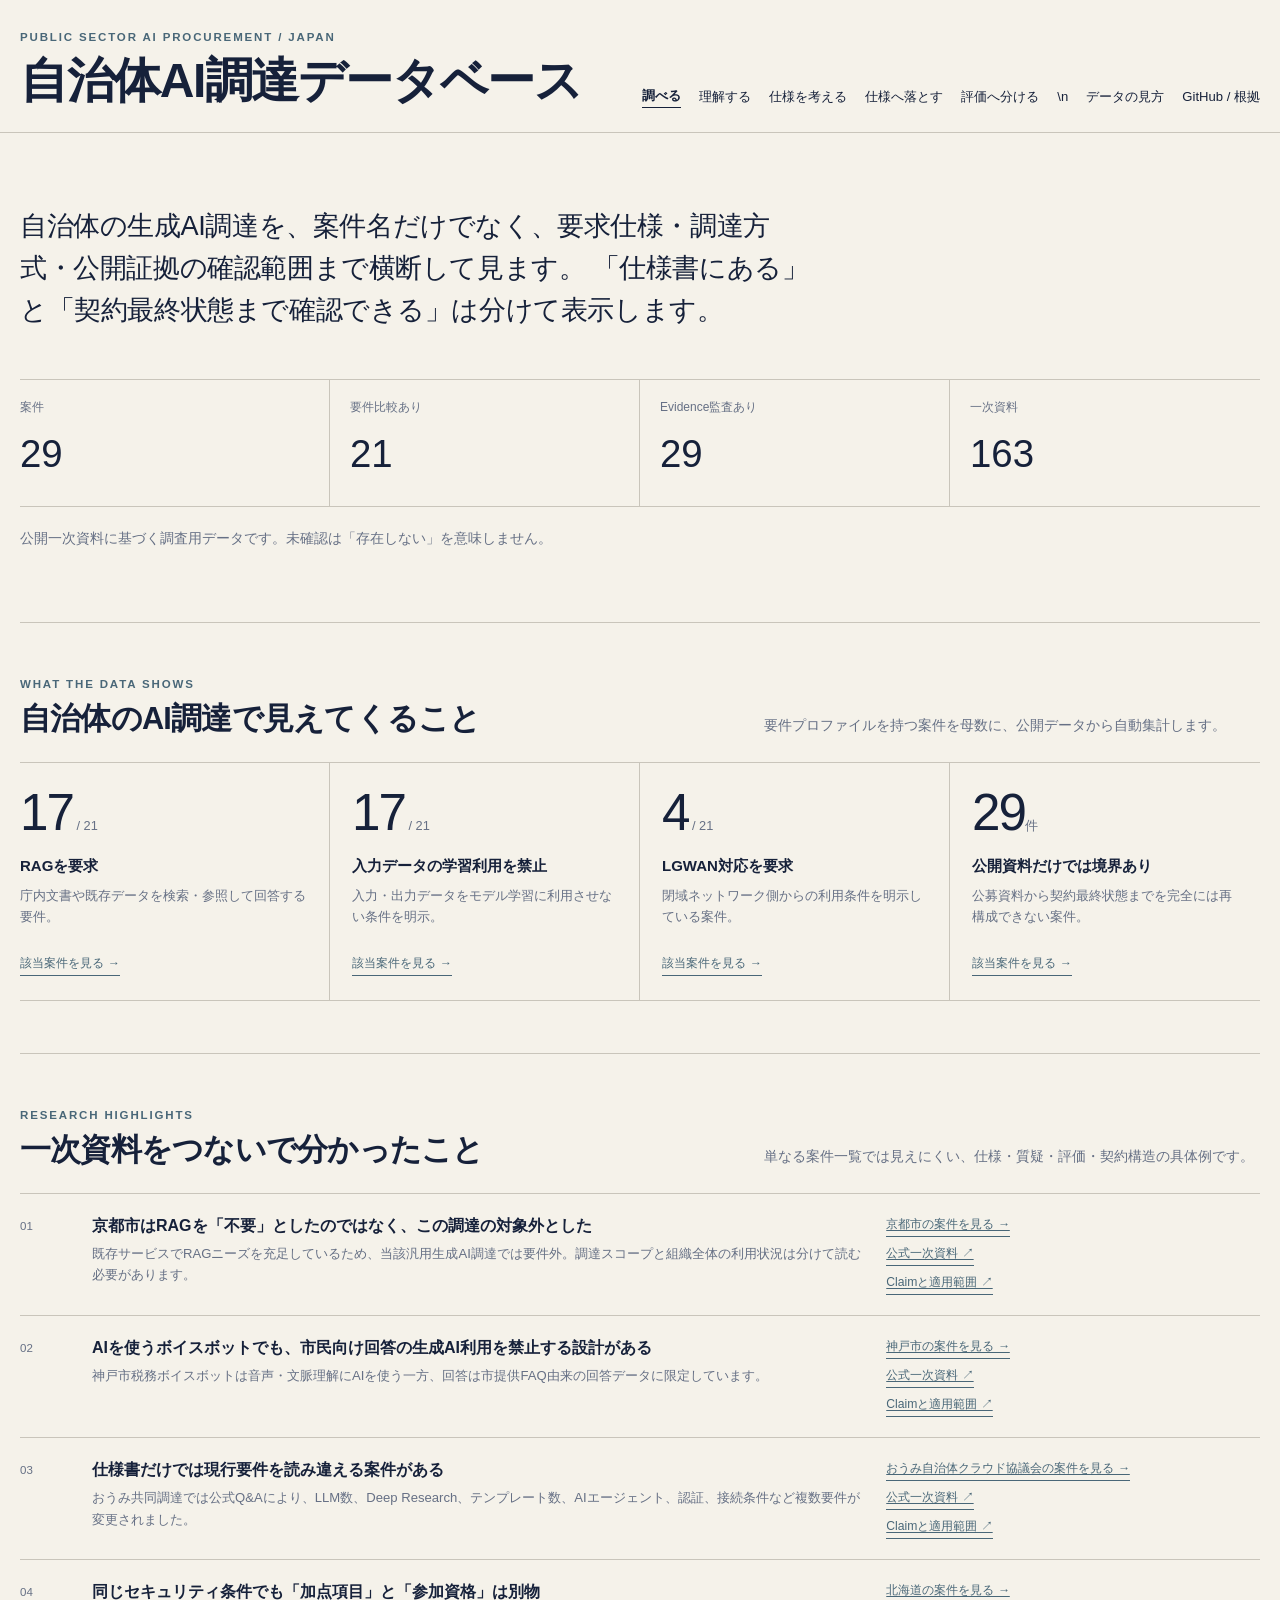
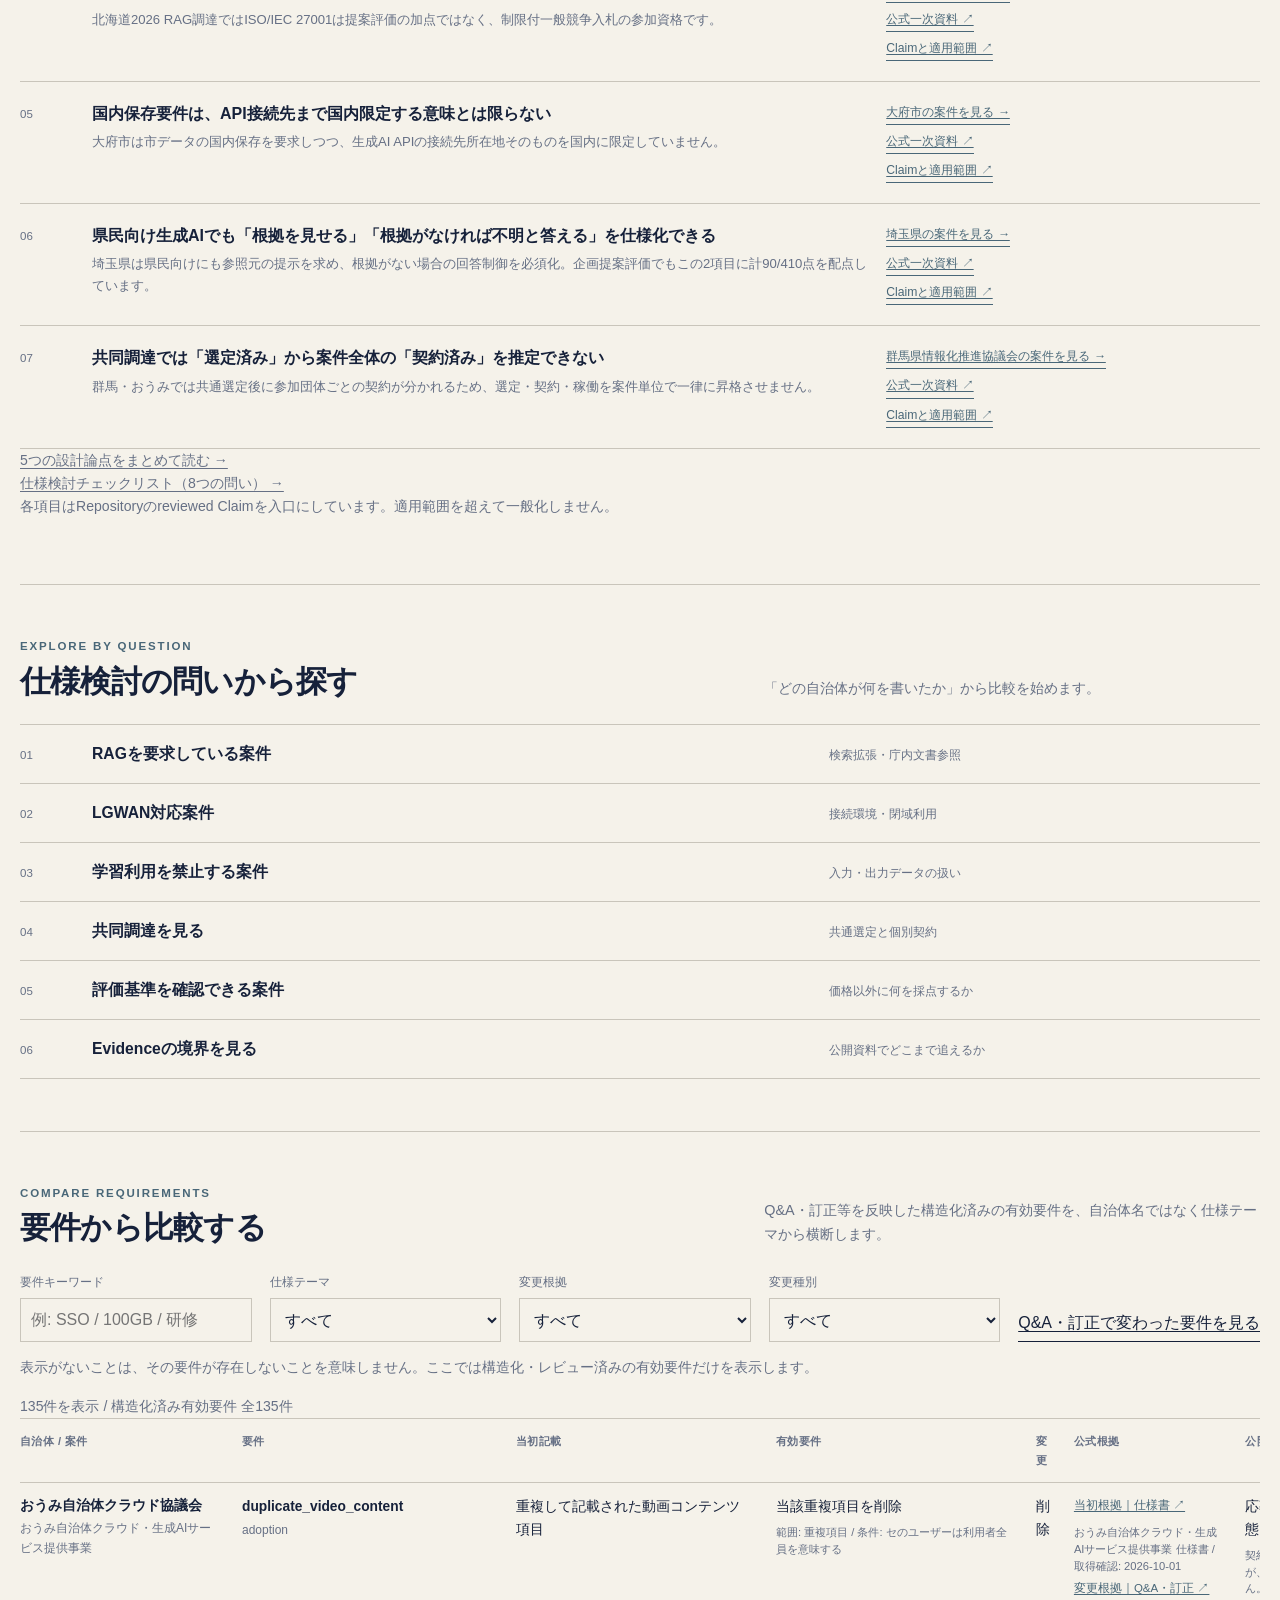
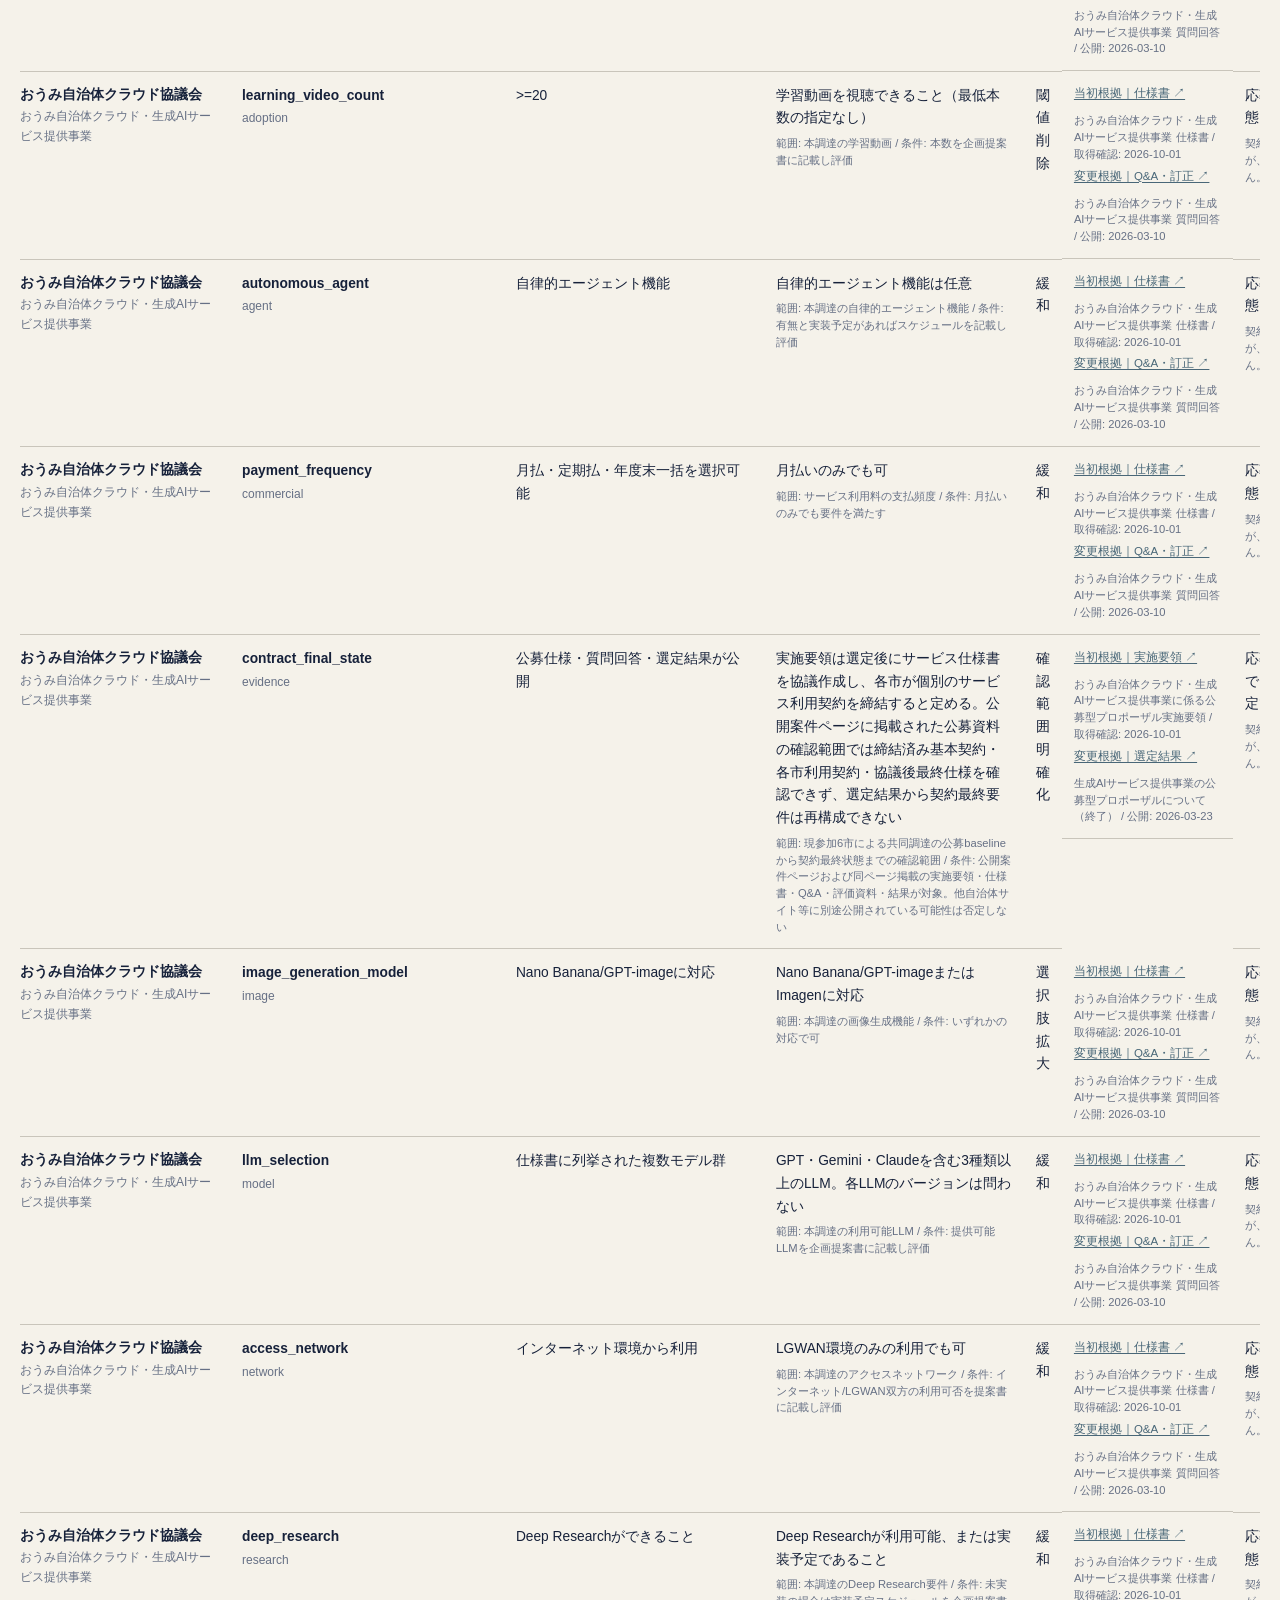
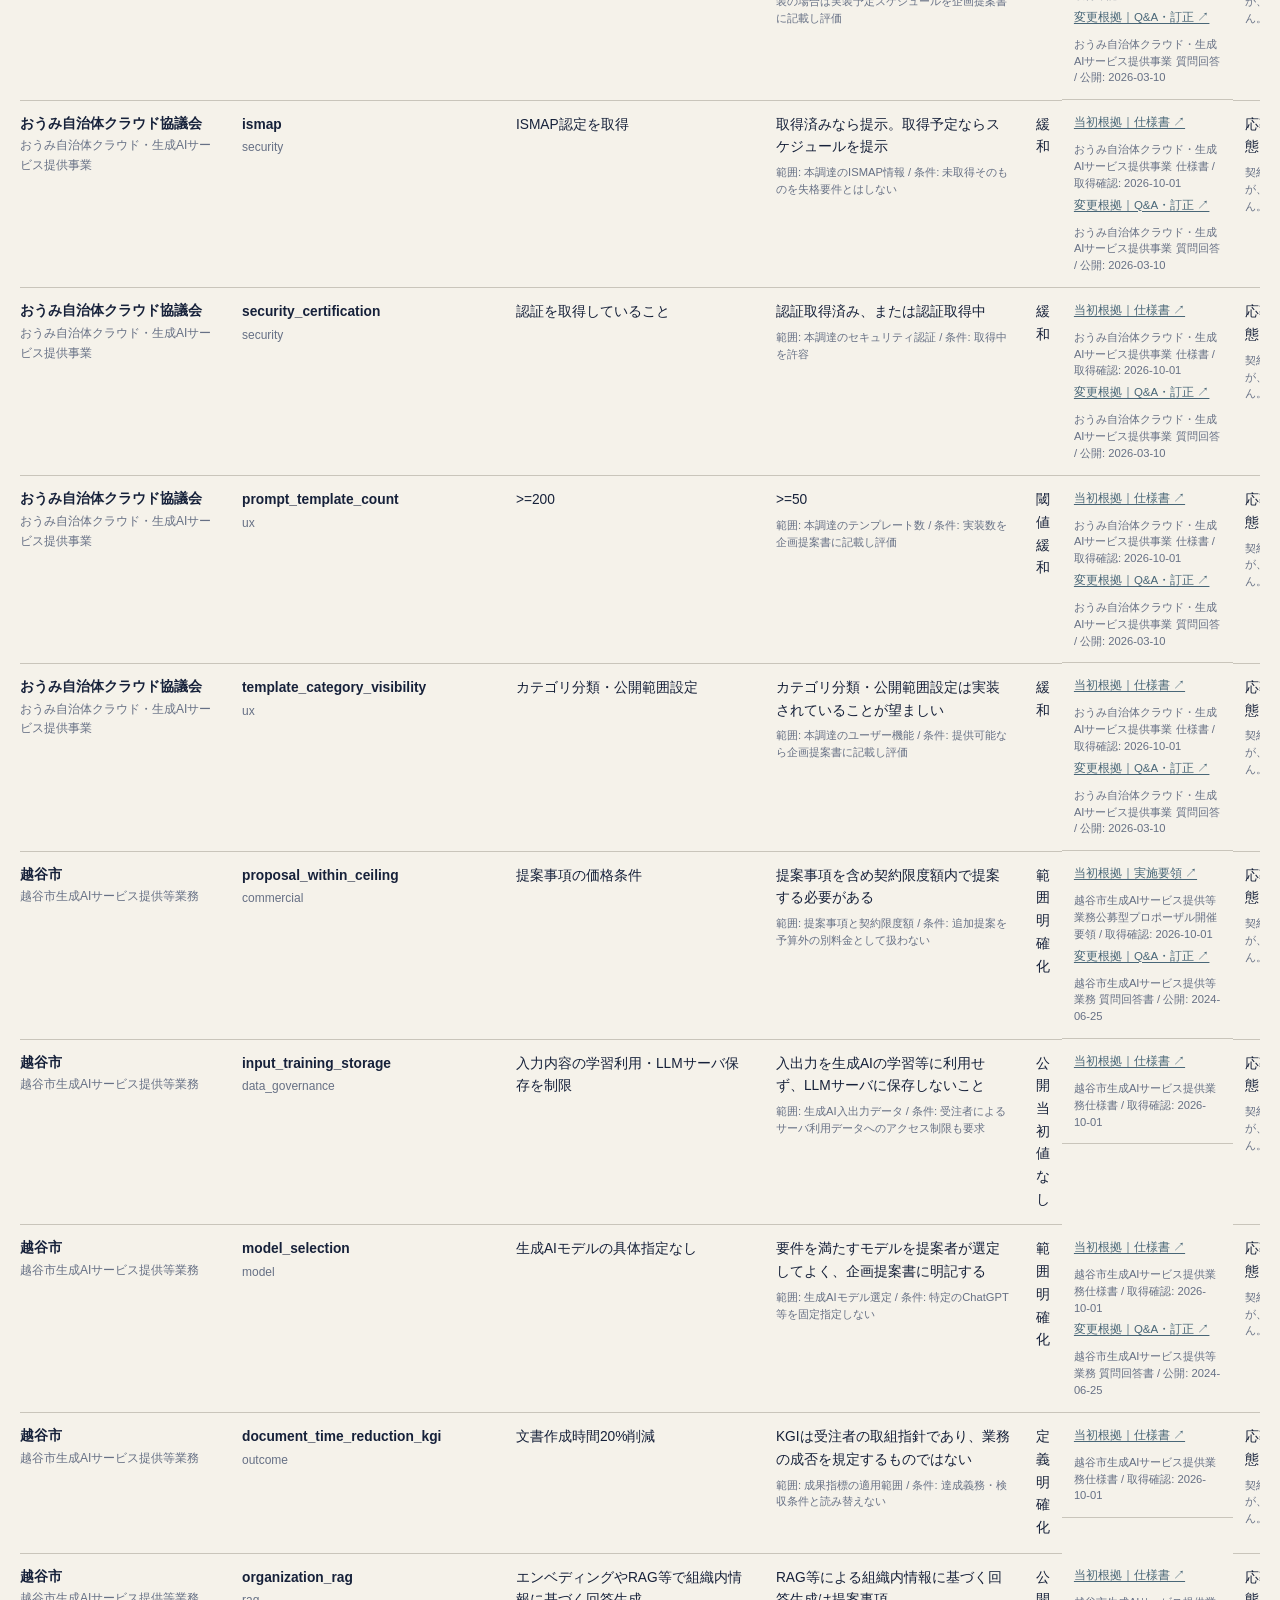
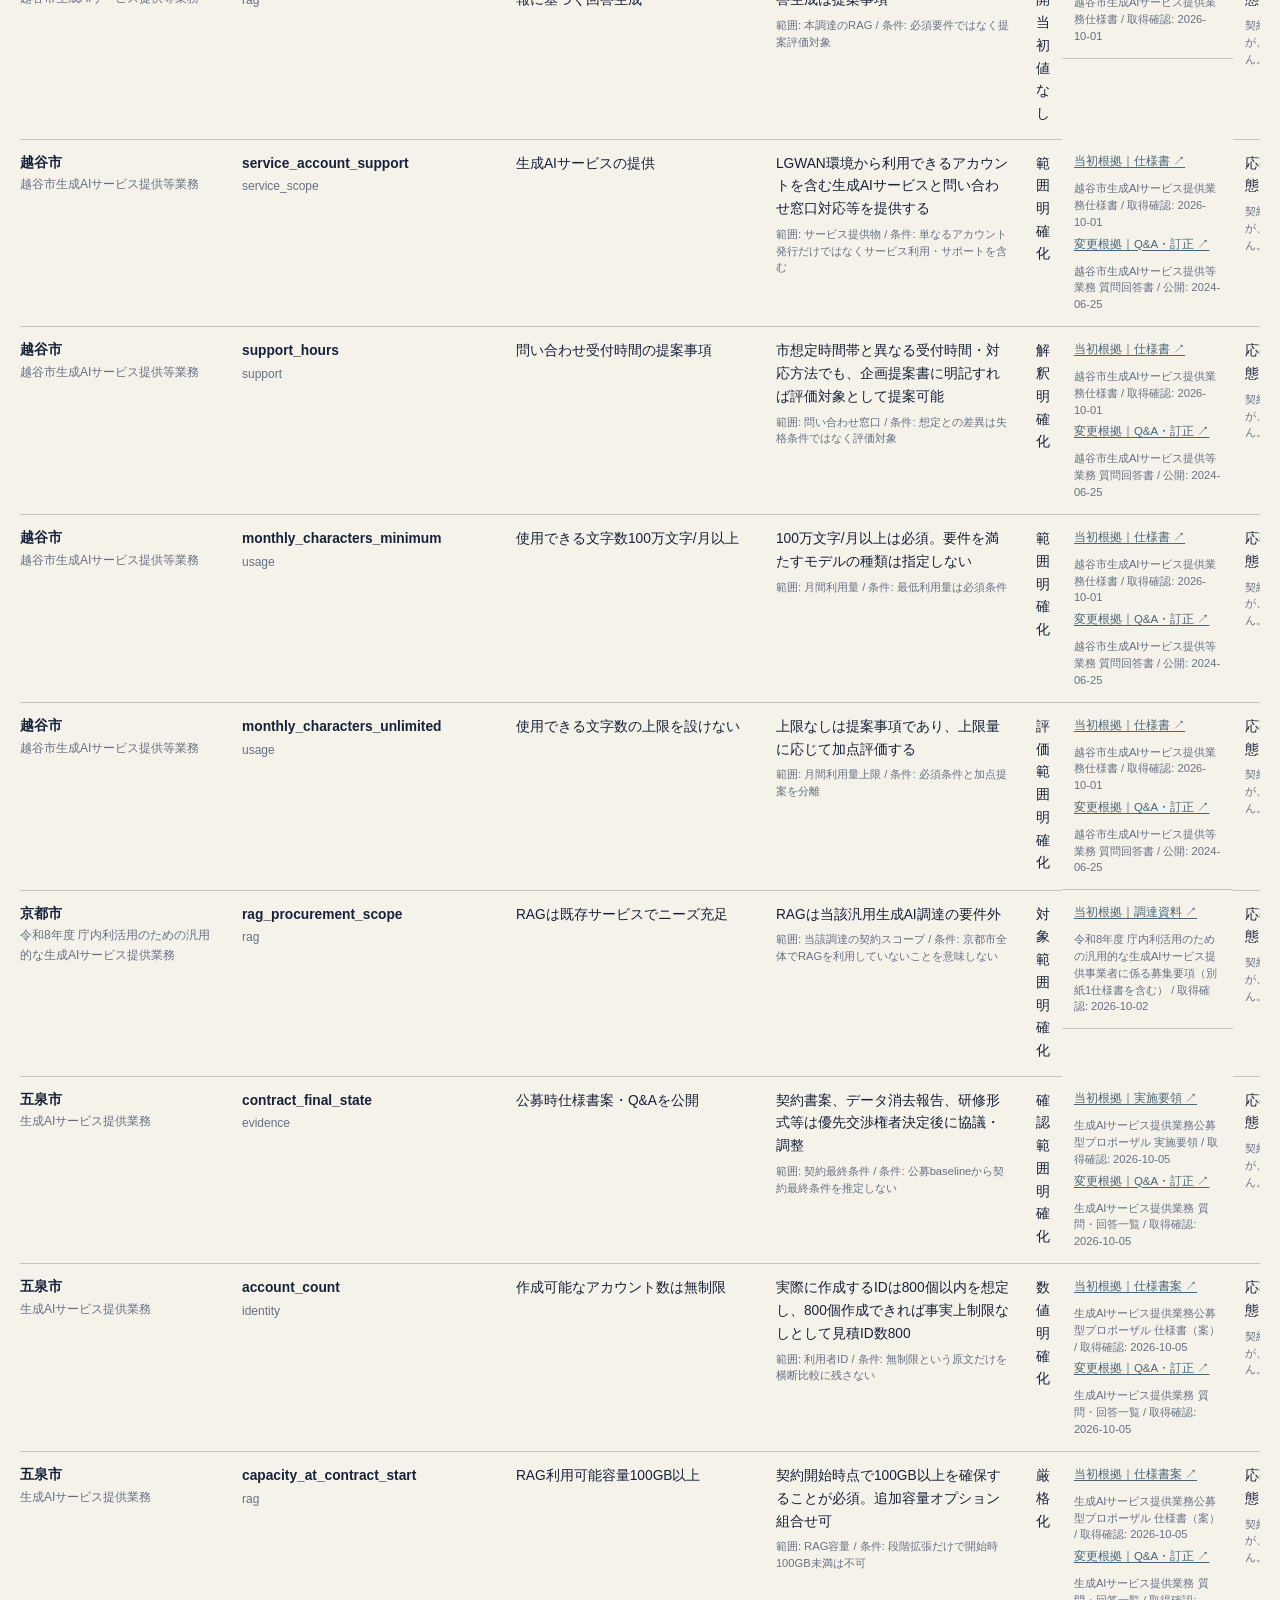
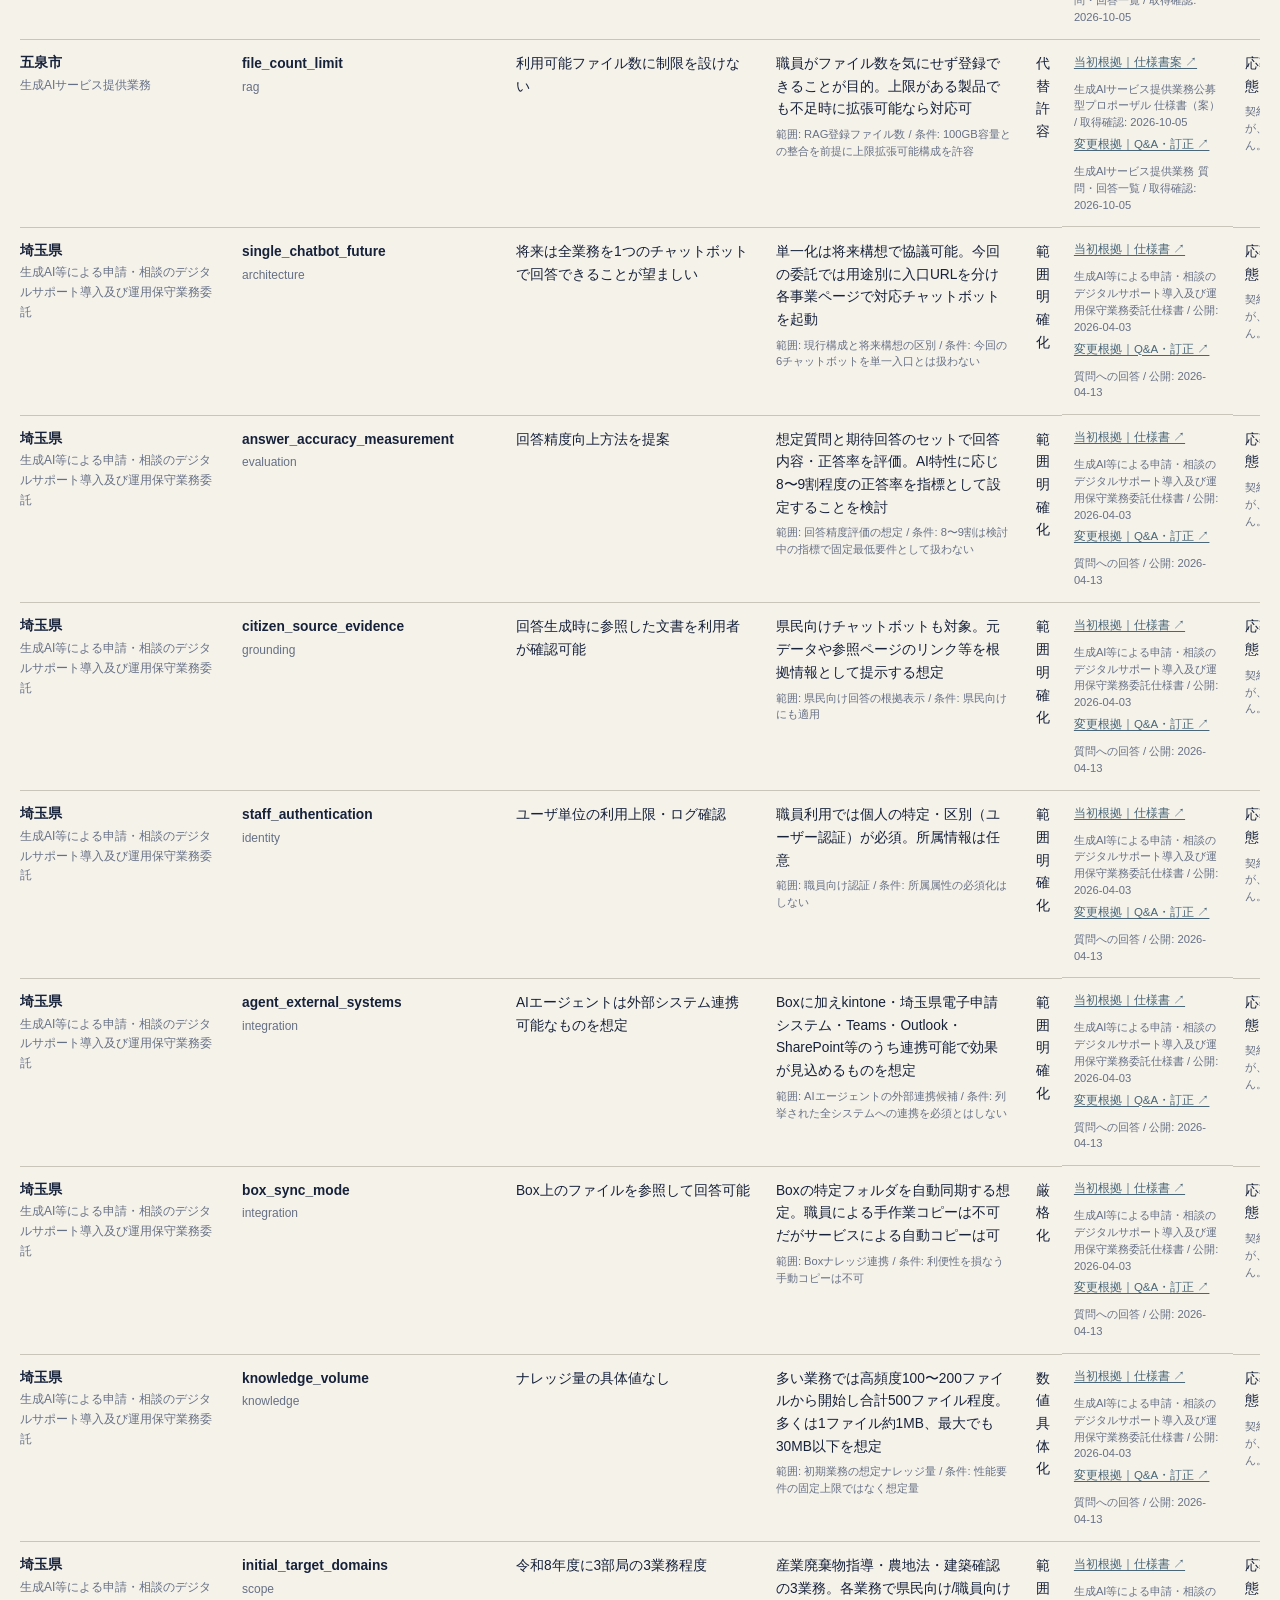
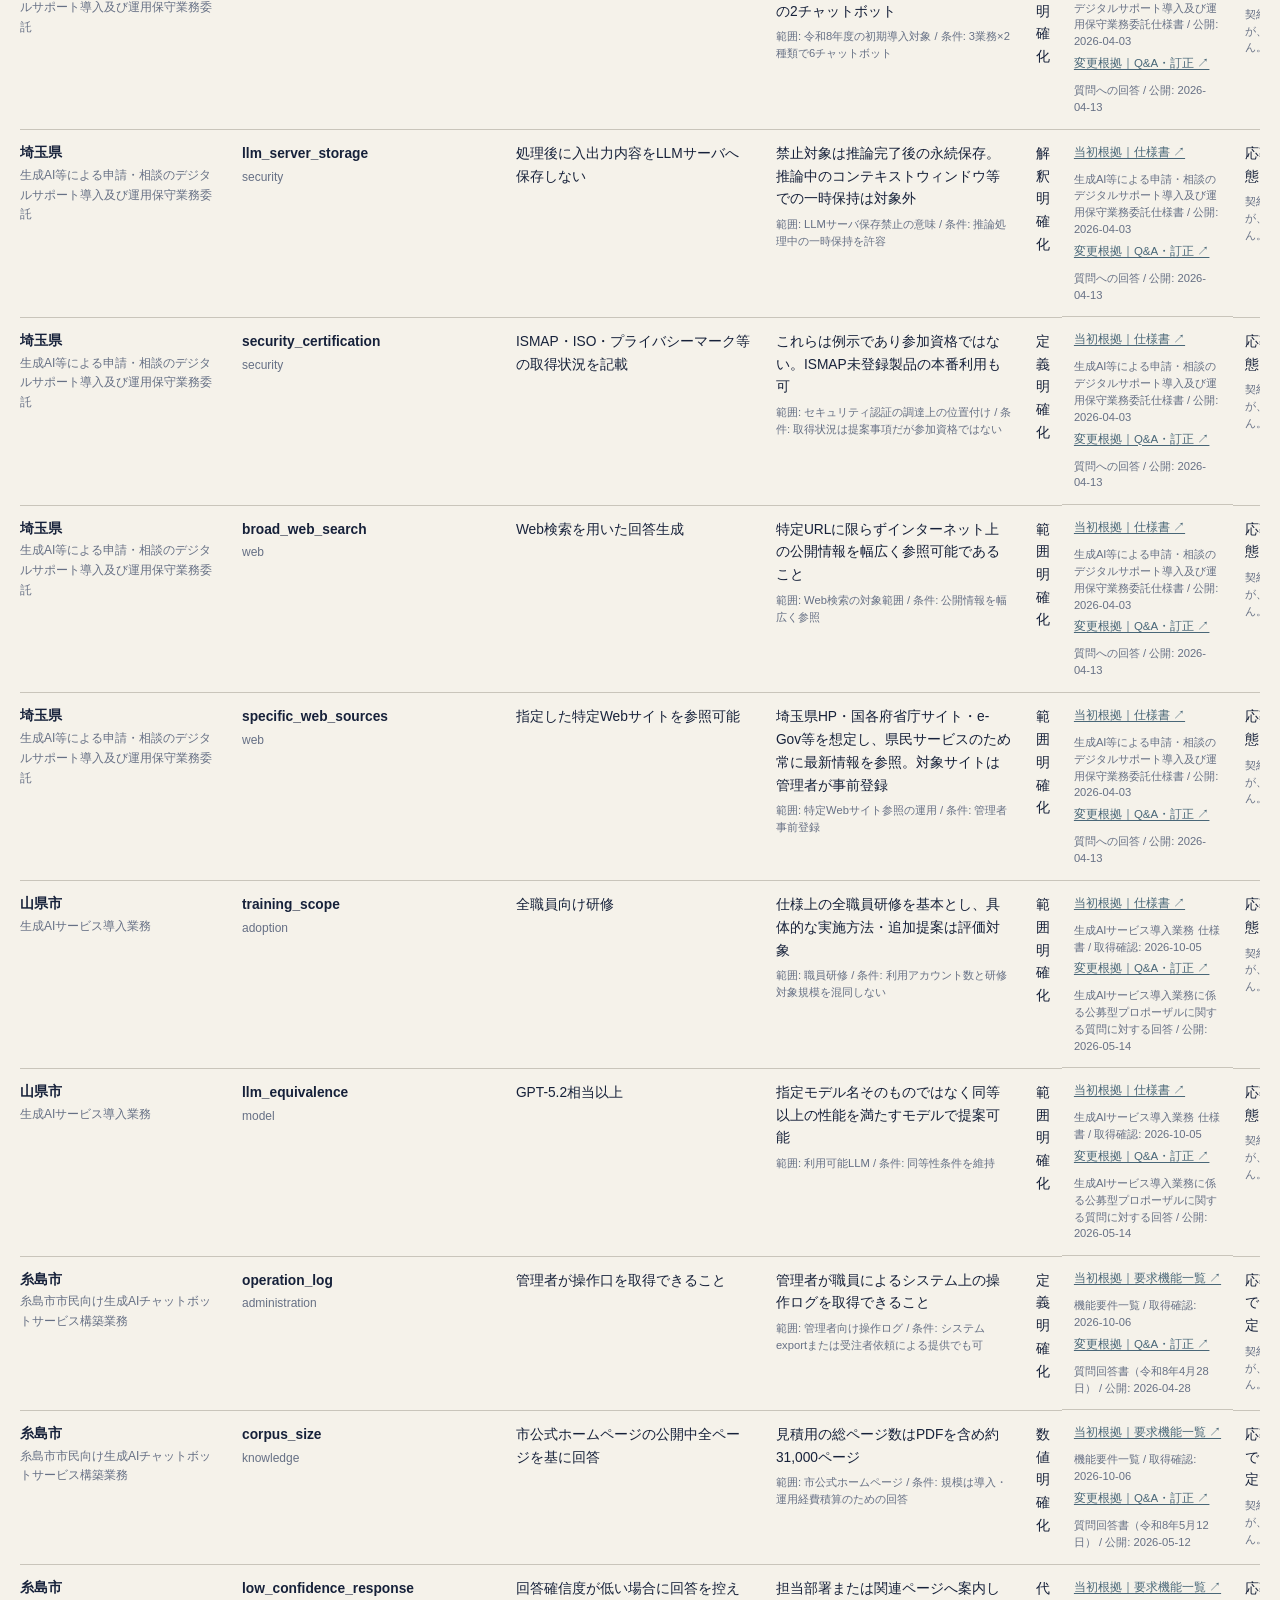
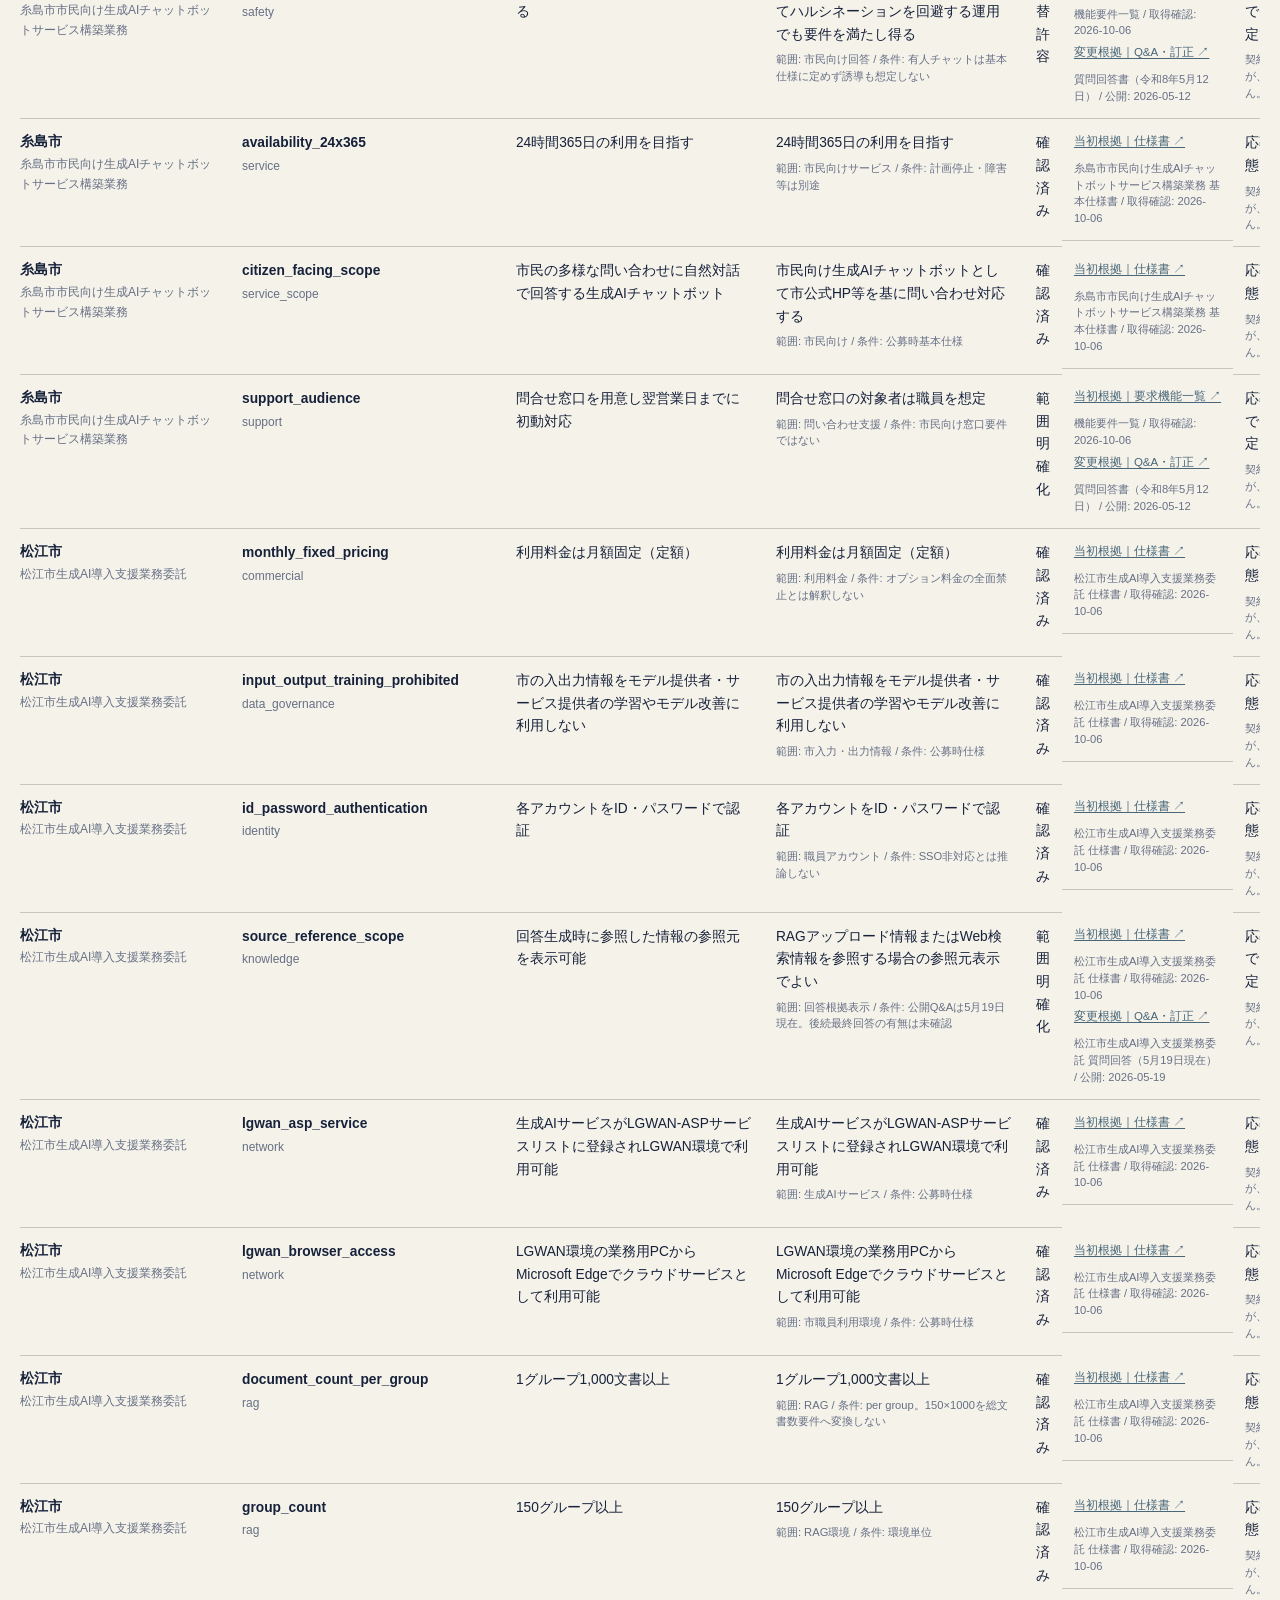
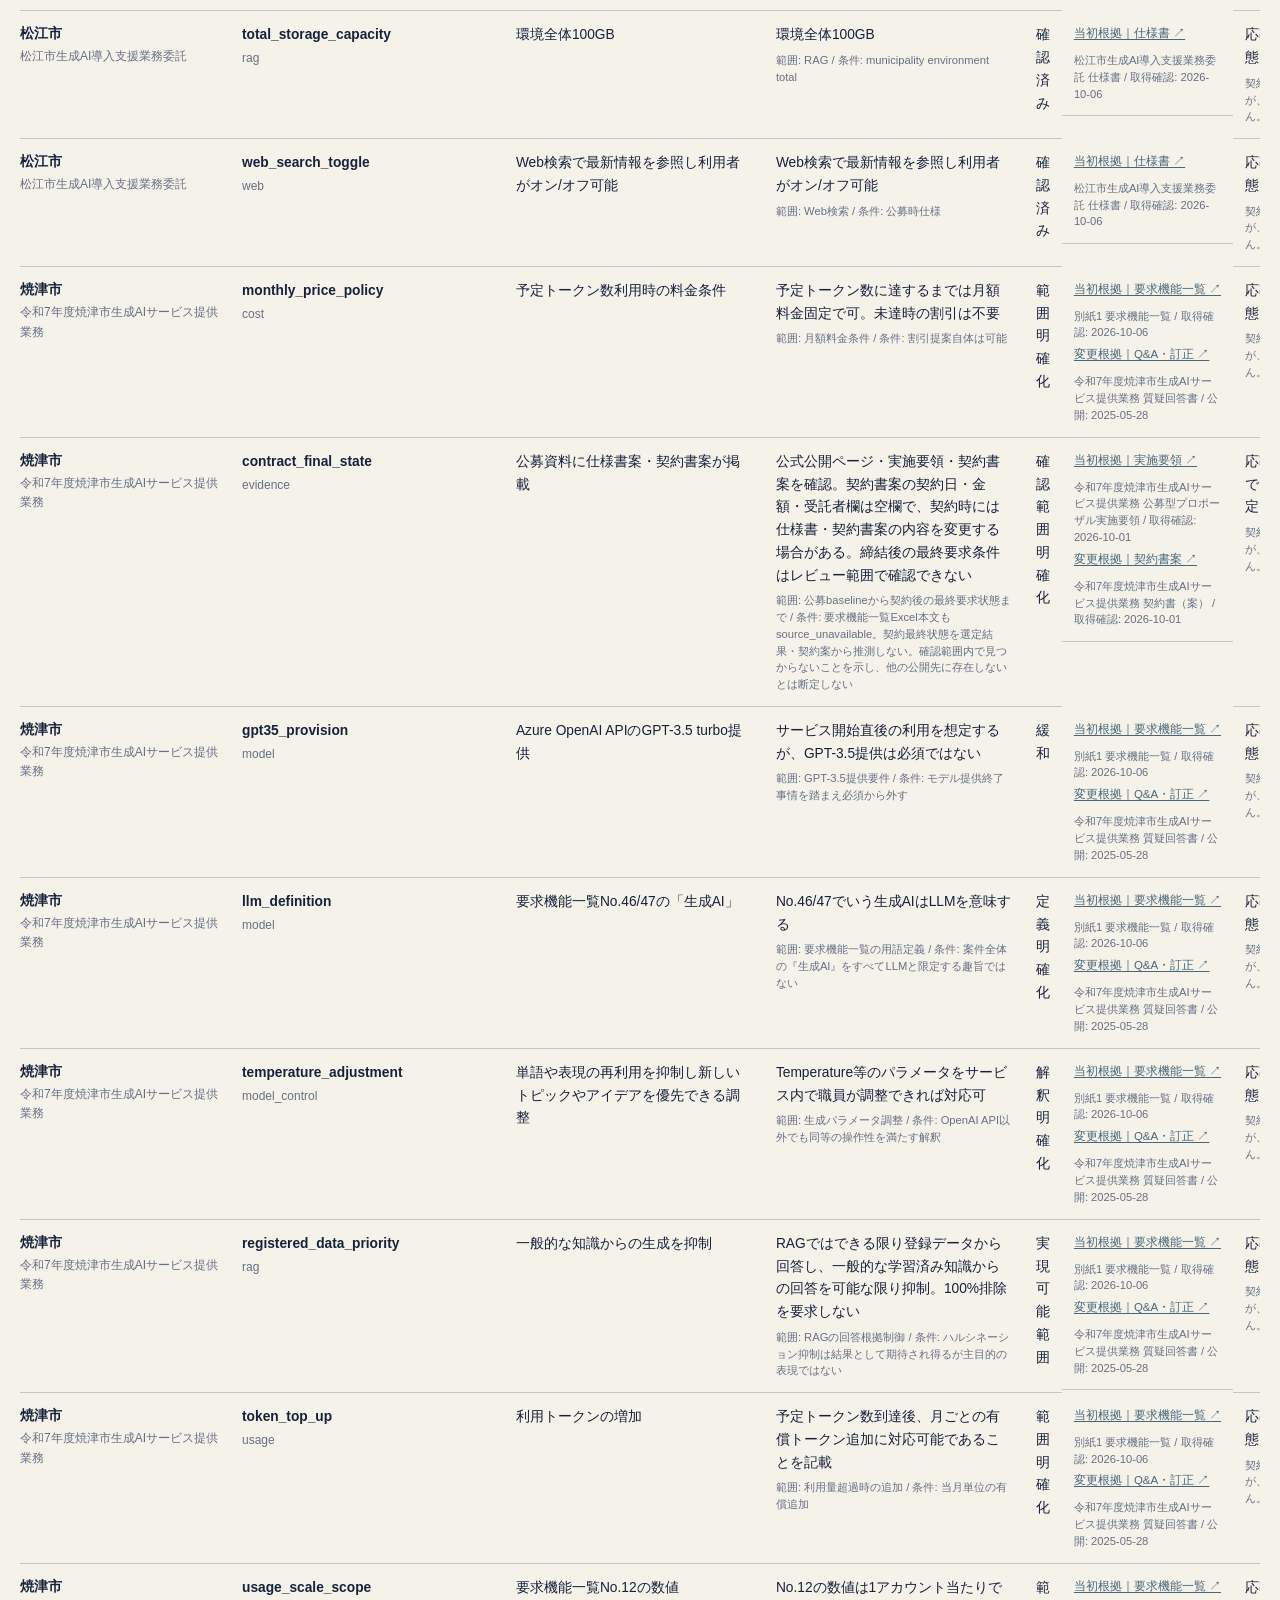
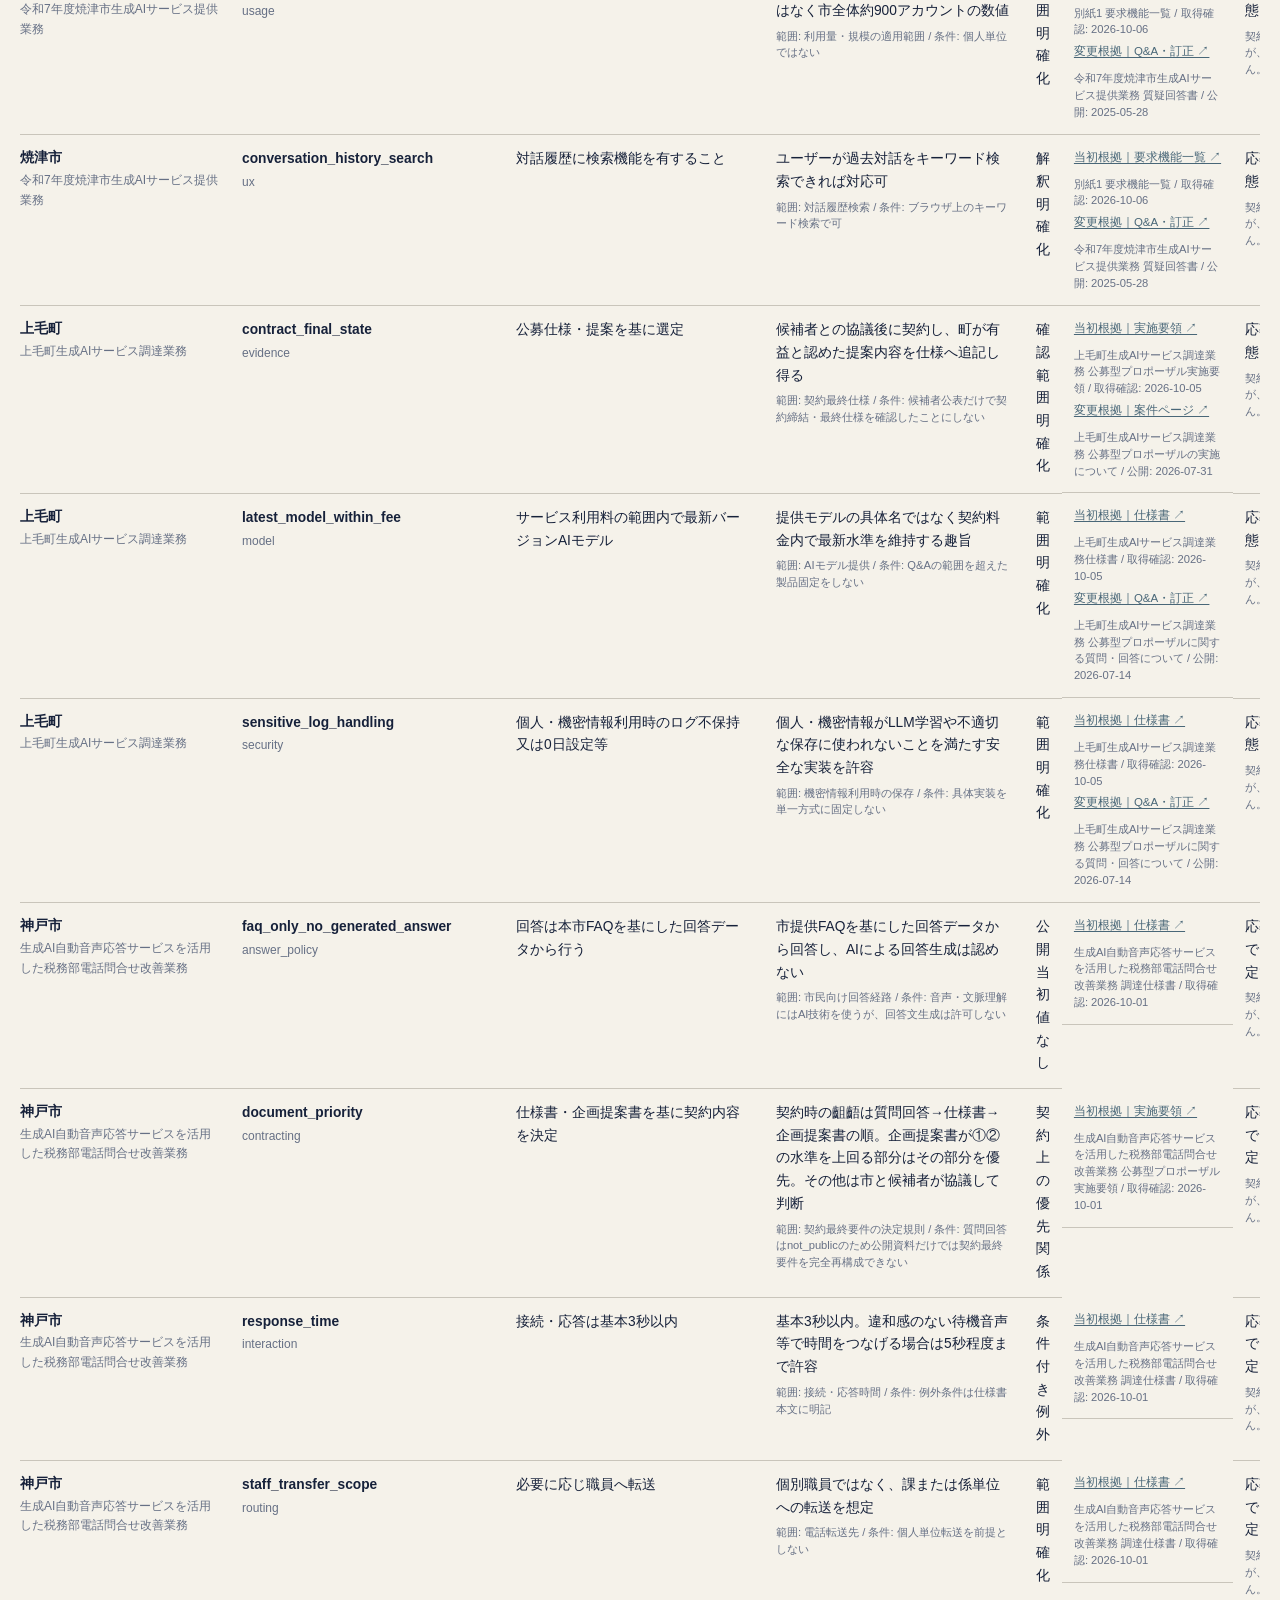
==== index.html @ 2f916690 "Add evaluation support to public navigation" ====
<!doctype html>
<html lang="ja">
<head>
  <meta charset="utf-8">
  <meta name="viewport" content="width=device-width, initial-scale=1">
  <meta name="description" content="日本の自治体による生成AI調達を、公式一次資料に基づいて検索・比較する公開データベース。">
  <meta name="google-site-verification" content="b9nfpuA9jwHYTec0Rx6jx1EAxkTrDSkCnbPI2Vc4df8" />
  <meta property="og:title" content="自治体AI調達データベース | Public Sector AI Procurement Japan">
  <meta property="og:description" content="日本の自治体による生成AI調達を、公式一次資料に基づいて検索・比較する公開データベース。">
  <meta property="og:type" content="website">
  <meta property="og:site_name" content="Public Sector AI Procurement Japan">
  <meta property="og:url" content="https://josh-temple.github.io/public-sector-ai-procurement-japan/">
  <meta name="twitter:card" content="summary">
  <link rel="canonical" href="https://josh-temple.github.io/public-sector-ai-procurement-japan/">
  <title>自治体AI調達データベース | Public Sector AI Procurement Japan</title>
  <link rel="stylesheet" href="./assets/site.css">
</head>
<body>
  <a class="skip-link" href="#main">本文へ移動</a>
  <header class="site-header">
    <div class="shell header-inner">
      <div>
        <p class="eyebrow">PUBLIC SECTOR AI PROCUREMENT / JAPAN</p>
        <h1>自治体AI調達データベース</h1>
      </div>
<nav class="site-nav" aria-label="公開サイト">
          <a href="./index.html" aria-current="page">調べる</a>
          <a href="./insights.html">理解する</a>
          <a href="./checklist.html">仕様を考える</a>
          <a href="./drafting.html">仕様へ落とす</a>
          <a href="./evaluation.html">評価へ分ける</a>\n        <a href="./methodology.html">データの見方</a>
          <a href="https://github.com/Josh-Temple/public-sector-ai-procurement-japan">GitHub / 根拠</a>
        </nav>
    </div>
  </header>

  <main id="main">
    <section class="hero shell">
      <p class="hero-copy">
        自治体の生成AI調達を、案件名だけでなく、要求仕様・調達方式・公開証拠の確認範囲まで横断して見ます。
        「仕様書にある」と「契約最終状態まで確認できる」は分けて表示します。
      </p>
      <dl class="metrics" aria-label="データベース概要">
        <div><dt>案件</dt><dd id="metric-cases">—</dd></div>
        <div><dt>要件比較あり</dt><dd id="metric-requirements">—</dd></div>
        <div><dt>Evidence監査あり</dt><dd id="metric-audited">—</dd></div>
        <div><dt>一次資料</dt><dd id="metric-sources">—</dd></div>
      </dl>
      <p class="scope-note">公開一次資料に基づく調査用データです。未確認は「存在しない」を意味しません。</p>
    </section>

    <section class="insights shell" aria-labelledby="insights-heading">
      <div class="section-heading split-heading">
        <div>
          <p class="eyebrow">WHAT THE DATA SHOWS</p>
          <h2 id="insights-heading">自治体のAI調達で見えてくること</h2>
        </div>
        <p class="section-lead">要件プロファイルを持つ案件を母数に、公開データから自動集計します。</p>
      </div>
      <div class="insight-grid">
        <article class="insight">
          <p class="insight-number"><span id="insight-rag">—</span><small id="insight-rag-denom"> / —</small></p>
          <h3>RAGを要求</h3>
          <p>庁内文書や既存データを検索・参照して回答する要件。</p>
          <button type="button" class="inline-action" data-theme-filter="rag">該当案件を見る →</button>
        </article>
        <article class="insight">
          <p class="insight-number"><span id="insight-learning">—</span><small id="insight-learning-denom"> / —</small></p>
          <h3>入力データの学習利用を禁止</h3>
          <p>入力・出力データをモデル学習に利用させない条件を明示。</p>
          <button type="button" class="inline-action" data-theme-filter="learning">該当案件を見る →</button>
        </article>
        <article class="insight">
          <p class="insight-number"><span id="insight-lgwan">—</span><small id="insight-lgwan-denom"> / —</small></p>
          <h3>LGWAN対応を要求</h3>
          <p>閉域ネットワーク側からの利用条件を明示している案件。</p>
          <button type="button" class="inline-action" data-theme-filter="lgwan">該当案件を見る →</button>
        </article>
        <article class="insight">
          <p class="insight-number"><span id="insight-bounded">—</span><small>件</small></p>
          <h3>公開資料だけでは境界あり</h3>
          <p>公募資料から契約最終状態までを完全には再構成できない案件。</p>
          <button type="button" class="inline-action" data-theme-filter="bounded">該当案件を見る →</button>
        </article>
      </div>
    </section>

    <section class="highlights shell" aria-labelledby="highlights-heading">
      <div class="section-heading split-heading">
        <div>
          <p class="eyebrow">RESEARCH HIGHLIGHTS</p>
          <h2 id="highlights-heading">一次資料をつないで分かったこと</h2>
        </div>
        <p class="section-lead">単なる案件一覧では見えにくい、仕様・質疑・評価・契約構造の具体例です。</p>
      </div>
      <div id="research-highlights" class="highlight-list"></div>
      <p class="scope-note">
        <a href="./insights.html">5つの設計論点をまとめて読む →</a><br>
        <a href="./checklist.html">仕様検討チェックリスト（8つの問い） →</a><br>
        各項目はRepositoryのreviewed Claimを入口にしています。適用範囲を超えて一般化しません。
      </p>
    </section>

    <section class="themes shell" aria-labelledby="themes-heading">
      <div class="section-heading split-heading">
        <div>
          <p class="eyebrow">EXPLORE BY QUESTION</p>
          <h2 id="themes-heading">仕様検討の問いから探す</h2>
        </div>
        <p class="section-lead">「どの自治体が何を書いたか」から比較を始めます。</p>
      </div>
      <div class="theme-links">
        <button type="button" class="theme-link" data-theme-filter="rag"><span>01</span><strong>RAGを要求している案件</strong><small>検索拡張・庁内文書参照</small></button>
        <button type="button" class="theme-link" data-theme-filter="lgwan"><span>02</span><strong>LGWAN対応案件</strong><small>接続環境・閉域利用</small></button>
        <button type="button" class="theme-link" data-theme-filter="learning"><span>03</span><strong>学習利用を禁止する案件</strong><small>入力・出力データの扱い</small></button>
        <button type="button" class="theme-link" data-theme-filter="joint"><span>04</span><strong>共同調達を見る</strong><small>共通選定と個別契約</small></button>
        <button type="button" class="theme-link" data-theme-filter="evaluated"><span>05</span><strong>評価基準を確認できる案件</strong><small>価格以外に何を採点するか</small></button>
        <button type="button" class="theme-link" data-theme-filter="bounded"><span>06</span><strong>Evidenceの境界を見る</strong><small>公開資料でどこまで追えるか</small></button>
      </div>
    </section>

    <section id="requirement-explorer" class="requirement-explorer shell" aria-labelledby="requirement-explorer-heading">
      <div class="section-heading split-heading">
        <div>
          <p class="eyebrow">COMPARE REQUIREMENTS</p>
          <h2 id="requirement-explorer-heading">要件から比較する</h2>
        </div>
        <p class="section-lead">Q&A・訂正等を反映した構造化済みの有効要件を、自治体名ではなく仕様テーマから横断します。</p>
      </div>
      <div class="requirement-toolbar">
        <label>
          <span>要件キーワード</span>
          <input id="requirement-query" type="search" placeholder="例: SSO / 100GB / 研修">
        </label>
        <label>
          <span>仕様テーマ</span>
          <select id="requirement-topic">
            <option value="">すべて</option>
            <option value="rag">RAG・ナレッジ</option>
            <option value="data-handling">データ学習・保持</option>
            <option value="network">ネットワーク / LGWAN</option>
            <option value="security">セキュリティ・ログ・保存先</option>
            <option value="model">モデル条件</option>
            <option value="accounts-usage">アカウント・利用量</option>
            <option value="files-capacity">ファイル・容量</option>
            <option value="support-training">支援・研修</option>
            <option value="authentication">認証・利用者識別</option>
            <option value="pricing-overage">料金・超過条件</option>
          </select>
        </label>
        <label>
          <span>変更根拠</span>
          <select id="requirement-amended">
            <option value="">すべて</option>
            <option value="qa">Q&A・訂正による変更</option>
            <option value="other">その他の公式資料による変更</option>
          </select>
        </label>
        <label>
          <span>変更種別</span>
          <select id="requirement-change">
            <option value="">すべて</option>
          </select>
        </label>
        <a class="text-button requirement-qa-link" href="?amended=qa#requirement-explorer">Q&A・訂正で変わった要件を見る</a>
      </div>
      <p class="scope-note">表示がないことは、その要件が存在しないことを意味しません。ここでは構造化・レビュー済みの有効要件だけを表示します。</p>
      <p id="requirement-result-count" class="result-count" aria-live="polite"></p>
      <div class="table-wrap" tabindex="0" aria-label="有効要件の横断比較。横スクロールできます">
        <table class="requirement-table">
          <thead>
            <tr>
              <th scope="col">自治体 / 案件</th>
              <th scope="col">要件</th>
              <th scope="col">当初記載</th>
              <th scope="col">有効要件</th>
              <th scope="col">変更</th>
              <th scope="col">公式根拠</th>
              <th scope="col">公開資料の確認範囲</th>
            </tr>
          </thead>
          <tbody id="requirement-rows"></tbody>
        </table>
      </div>
    </section>

    <section class="controls shell" aria-labelledby="search-heading">
      <div class="section-heading">
        <p class="eyebrow">SEARCH / FILTER</p>
        <h2 id="search-heading">案件を探す</h2>
      </div>
      <div class="filter-grid">
        <label class="wide">
          <span>キーワード</span>
          <input id="search" type="search" placeholder="自治体、案件名、事業者、カテゴリ…" autocomplete="off">
        </label>
        <label>
          <span>都道府県</span>
          <select id="prefecture"><option value="">すべて</option></select>
        </label>
        <label>
          <span>調達方式</span>
          <select id="method"><option value="">すべて</option></select>
        </label>
        <label>
          <span>RAG</span>
          <select id="rag">
            <option value="">すべて</option>
            <option value="true">要件あり</option>
            <option value="false">要件外 / 不要</option>
            <option value="soft">望ましい・任意等</option>
            <option value="unknown">未確認</option>
          </select>
        </label>
        <label>
          <span>Evidence</span>
          <select id="evidence">
            <option value="">すべて</option>
            <option value="assessed">監査あり</option>
            <option value="publicly_bounded">公開範囲に境界あり</option>
            <option value="not_assessed">未監査</option>
          </select>
        </label>
        <button id="reset" class="text-button" type="button">条件をクリア</button>
        <button id="share-filter-url" class="text-button" type="button">この条件を共有</button>
      </div>
      <p id="result-count" class="result-count" aria-live="polite"></p>
    </section>

    <section id="compare-section" class="compare shell" hidden aria-labelledby="compare-heading">
      <div class="section-heading inline-heading">
        <div>
          <p class="eyebrow">COMPARE</p>
          <h2 id="compare-heading">選択した案件を比較</h2>
        </div>
        <button id="clear-compare" class="text-button" type="button">比較を解除</button>
      </div>
      <div class="table-wrap">
        <table id="compare-table"></table>
      </div>
    </section>

    <section class="results shell" aria-labelledby="results-heading">
      <div class="section-heading">
        <p class="eyebrow">CASES</p>
        <h2 id="results-heading">案件一覧</h2>
      </div>
      <div class="table-wrap" tabindex="0" aria-label="案件一覧。横スクロールできます">
        <table class="case-table">
          <thead>
            <tr>
              <th scope="col">比較</th>
              <th scope="col">自治体 / 案件</th>
              <th scope="col">年度</th>
              <th scope="col">方式</th>
              <th scope="col">RAG</th>
              <th scope="col">LGWAN</th>
              <th scope="col">選定事業者</th>
              <th scope="col">Evidence</th>
              <th scope="col">根拠</th>
            </tr>
          </thead>
          <tbody id="case-rows"></tbody>
        </table>
      </div>
    </section>

    <section class="reading shell" aria-labelledby="reading-heading">
      <div class="section-heading">
        <p class="eyebrow">HOW TO READ</p>
        <h2 id="reading-heading">このデータの読み方</h2>
      </div>
      <div class="reading-grid">
        <div>
          <h3>選定 ≠ 契約 ≠ 稼働</h3>
          <p>受託候補者の選定、契約締結、サービス稼働は別々の証拠で確認します。</p>
        </div>
        <div>
          <h3>仕様 ≠ 最終要件</h3>
          <p>質問回答・訂正・契約協議で条件が変わり得るため、公募時仕様だけで最終状態を断定しません。</p>
        </div>
        <div>
          <h3>未確認 ≠ 存在しない</h3>
          <p><code>not_assessed</code> や空欄は、現時点の確認範囲を示すもので、不存在の判定ではありません。</p>
        </div>
      </div>
    </section>
  </main>

  <dialog id="case-dialog" class="case-dialog" aria-labelledby="case-dialog-title">
    <div class="dialog-shell case-dialog-shell">
      <div class="dialog-head">
        <div>
          <p class="eyebrow">CASE DETAIL</p>
          <h2 id="case-dialog-title">案件詳細</h2>
        </div>
        <button id="close-case" class="dialog-close" type="button" aria-label="閉じる">×</button>
      </div>
      <p id="case-dialog-government" class="dialog-case"></p>
      <p id="case-dialog-purpose" class="case-purpose"></p>
      <dl id="case-dialog-facts" class="case-facts"></dl>

      <section class="detail-section case-highlights-section" aria-labelledby="detail-highlights-heading">
        <p class="eyebrow">CASE HIGHLIGHTS</p>
        <h3 id="detail-highlights-heading">この案件の注目点</h3>
        <div id="case-dialog-highlights" class="case-highlight-list"></div>
      </section>

      <section class="detail-section" aria-labelledby="detail-requirements-heading">
        <p class="eyebrow">REQUIREMENTS</p>
        <h3 id="detail-requirements-heading">横断要件プロファイル</h3>
        <p class="section-lead">仕様書のみ、または仕様書と質疑等を統合した比較用プロファイルです。当初記載からの変更は次の「当初記載と有効要件」で確認してください。</p>
        <div id="case-dialog-requirements" class="requirement-grid"></div>
      </section>

      <section class="detail-section" aria-labelledby="detail-effective-heading">
        <p class="eyebrow">EFFECTIVE REQUIREMENTS</p>
        <h3 id="detail-effective-heading">当初記載と有効要件</h3>
        <div id="case-dialog-effective" class="detail-list"></div>
      </section>

      <section class="detail-section" aria-labelledby="detail-evaluation-heading">
        <p class="eyebrow">EVALUATION</p>
        <h3 id="detail-evaluation-heading">評価基準</h3>
        <div id="case-dialog-evaluation" class="detail-list"></div>
      </section>

      <section class="detail-section" aria-labelledby="detail-specialized-heading">
        <p class="eyebrow">SPECIALIZED AI</p>
        <h3 id="detail-specialized-heading">業務特化型AIの要件</h3>
        <div id="case-dialog-specialized" class="detail-list"></div>
      </section>

      <section class="detail-section" aria-labelledby="detail-results-heading">
        <p class="eyebrow">PUBLIC RESULTS</p>
        <h3 id="detail-results-heading">公開された得点・入札結果</h3>
        <div id="case-dialog-results" class="detail-list"></div>
      </section>

      <section class="detail-section" aria-labelledby="detail-timeline-heading">
        <p class="eyebrow">TIMELINE</p>
        <h3 id="detail-timeline-heading">公募とサービス期間</h3>
        <div id="case-dialog-timeline" class="detail-list"></div>
      </section>

      <div class="case-dialog-actions">
        <button id="case-dialog-evidence" class="text-button" type="button">Evidence chainを見る</button>
        <a id="case-dialog-source" class="text-button" target="_blank" rel="noreferrer">代表する公式資料 ↗</a>
      </div>
      <p class="dialog-note">表示内容はRepositoryの構造化データから生成しています。空欄・未監査は不存在を意味しません。</p>
    </div>
  </dialog>

  <dialog id="evidence-dialog" class="evidence-dialog" aria-labelledby="evidence-dialog-title">
    <div class="dialog-shell">
      <div class="dialog-head">
        <div>
          <p class="eyebrow">EVIDENCE CHAIN</p>
          <h2 id="evidence-dialog-title">根拠の確認範囲</h2>
        </div>
        <button id="close-evidence" class="dialog-close" type="button" aria-label="閉じる">×</button>
      </div>
      <p id="evidence-dialog-case" class="dialog-case"></p>
      <div id="evidence-dialog-summary" class="dialog-summary"></div>
      <div id="evidence-dialog-list" class="evidence-list"></div>
      <p id="evidence-dialog-note" class="dialog-note"></p>
    </div>
  </dialog>

  <footer class="site-footer">
    <div class="shell">
      <p>Source-first public research. Data and methodology are maintained in the repository.</p>
    </div>
  </footer>

  <script src="./assets/app.js" defer></script>
</body>
</html>
---- assets/site.css ----
:root {
  --paper: #f5f2ea;
  --ink: #16213a;
  --muted: #667085;
  --line: #c9c5bb;
  --accent: #496778;
  --soft: #e6e2d8;
  --warn: #7a6049;
  --max: 1240px;
  color-scheme: light;
}
* { box-sizing: border-box; }
html { scroll-behavior: smooth; }
body {
  margin: 0;
  background: var(--paper);
  color: var(--ink);
  font-family: Inter, "Noto Sans JP", "Hiragino Kaku Gothic ProN", "Yu Gothic", sans-serif;
  line-height: 1.65;
}
a { color: inherit; text-underline-offset: 0.18em; }
button, input, select { font: inherit; }
button, select, input { color: var(--ink); }
.shell { width: min(calc(100% - 40px), var(--max)); margin-inline: auto; }
.skip-link { position: absolute; left: -9999px; top: 8px; background: var(--ink); color: white; padding: 8px 12px; z-index: 10; }
.skip-link:focus { left: 8px; }
.site-header { border-bottom: 1px solid var(--line); }
.header-inner { display: flex; justify-content: space-between; gap: 28px; align-items: end; padding: 28px 0 24px; }
h1, h2, h3, p { margin-top: 0; }
h1 { margin-bottom: 0; font-size: clamp(1.65rem, 4vw, 3rem); line-height: 1.12; letter-spacing: -0.03em; }
h2 { margin-bottom: 0; font-size: clamp(1.35rem, 2.4vw, 2rem); line-height: 1.2; letter-spacing: -0.025em; }
h3 { margin-bottom: 0.35rem; font-size: 1rem; }
.eyebrow { margin-bottom: 0.45rem; color: var(--accent); font-size: 0.72rem; letter-spacing: 0.16em; font-weight: 700; }
.repo-link { white-space: nowrap; font-size: 0.88rem; }
.site-nav { display: flex; flex-wrap: wrap; justify-content: flex-end; gap: 8px 18px; align-items: center; font-size: .82rem; }
.site-nav a { white-space: nowrap; text-decoration: none; }
.site-nav a:hover { text-decoration: underline; text-underline-offset: .2em; }
.site-nav a[aria-current="page"] { font-weight: 700; border-bottom: 1px solid currentColor; }
.hero { padding: 72px 0 58px; }
.hero-copy { max-width: 790px; font-size: clamp(1.2rem, 2.2vw, 1.7rem); line-height: 1.55; letter-spacing: -0.015em; }
.metrics { display: grid; grid-template-columns: repeat(4, minmax(0, 1fr)); gap: 0; margin: 48px 0 20px; border-top: 1px solid var(--line); border-bottom: 1px solid var(--line); }
.metrics div { padding: 18px 20px 20px 0; border-right: 1px solid var(--line); }
.metrics div + div { padding-left: 20px; }
.metrics div:last-child { border-right: 0; }
.metrics dt { font-size: 0.75rem; color: var(--muted); }
.metrics dd { margin: 4px 0 0; font-size: clamp(1.65rem, 3vw, 2.5rem); font-variant-numeric: tabular-nums; }
.scope-note, .result-count { color: var(--muted); font-size: 0.88rem; }
.insights, .highlights, .themes, .requirement-explorer, .controls, .compare, .results, .reading { padding: 52px 0; border-top: 1px solid var(--line); }
.split-heading { display: grid; grid-template-columns: minmax(0, 1fr) minmax(260px, .7fr); gap: 36px; align-items: end; }
.section-lead { margin-bottom: 0; color: var(--muted); font-size: .9rem; max-width: 520px; }
.insight-grid { display: grid; grid-template-columns: repeat(4, minmax(0, 1fr)); border-top: 1px solid var(--line); border-bottom: 1px solid var(--line); }
.insight { padding: 24px 22px 24px 0; border-right: 1px solid var(--line); }
.insight + .insight { padding-left: 22px; }
.insight:last-child { border-right: 0; }
.insight-number { margin-bottom: 16px; font-size: clamp(2rem, 4vw, 3.7rem); line-height: 1; font-variant-numeric: tabular-nums; letter-spacing: -.04em; }
.insight-number small { font-size: .8rem; color: var(--muted); letter-spacing: 0; }
.insight h3 { font-size: .94rem; }
.insight p:not(.insight-number) { color: var(--muted); font-size: .8rem; min-height: 4em; }
.inline-action { border: 0; border-bottom: 1px solid currentColor; padding: 0 0 2px; background: transparent; color: var(--accent); cursor: pointer; font-size: .76rem; }
.highlight-list { border-top: 1px solid var(--line); }
.highlight-item { display: grid; grid-template-columns: 54px minmax(0, 1.35fr) minmax(220px, .65fr); gap: 18px; padding: 20px 0; border-bottom: 1px solid var(--line); align-items: start; }
.highlight-index { color: var(--muted); font-size: .72rem; padding-top: 3px; }
.highlight-copy h3 { margin-bottom: 6px; font-size: 1rem; line-height: 1.45; }
.highlight-copy p { margin-bottom: 0; color: var(--muted); font-size: .82rem; }
.highlight-links { display: grid; justify-items: start; gap: 6px; }
.highlight-links a, .highlight-links button { border: 0; border-bottom: 1px solid currentColor; padding: 0 0 2px; background: transparent; color: var(--accent); cursor: pointer; font: inherit; font-size: .76rem; text-align: left; }
.theme-links { border-top: 1px solid var(--line); }
.theme-link { width: 100%; display: grid; grid-template-columns: 54px minmax(0, 1fr) minmax(180px, .6fr); gap: 18px; align-items: baseline; text-align: left; padding: 16px 0; border: 0; border-bottom: 1px solid var(--line); background: transparent; color: inherit; cursor: pointer; }
.theme-link span { color: var(--muted); font-size: .72rem; }
.theme-link strong { font-size: .98rem; }
.theme-link small { color: var(--muted); font-size: .78rem; }
.theme-link:hover strong, .theme-link:focus-visible strong { text-decoration: underline; text-underline-offset: .18em; }
.requirement-toolbar { display: flex; flex-wrap: wrap; gap: 12px 18px; align-items: end; margin: 26px 0 14px; }
.requirement-toolbar label { display: grid; flex: 1 1 210px; gap: 6px; width: auto; max-width: 360px; }
.requirement-toolbar label span { color: var(--muted); font-size: .72rem; }
.requirement-qa-link { margin-left: auto; align-self: end; }
.requirement-table { min-width: 1380px; }
.requirement-table td:nth-child(1) { min-width: 210px; }
.requirement-table td:nth-child(2) { min-width: 190px; }
.requirement-table td:nth-child(3), .requirement-table td:nth-child(4) { min-width: 260px; }
.requirement-table td:nth-child(6) { min-width: 150px; }
.requirement-table td:nth-child(7) { min-width: 300px; }
.requirement-table p { margin: 0; }
.cell-detail, .source-date { display: block; margin-top: 5px; color: var(--muted); font-size: .7rem; line-height: 1.5; }
.requirement-source-links { display: grid; gap: 4px; justify-items: start; }
.requirement-source-links .inline-source { margin-left: 0; }
.effective-values { display: grid; gap: 5px; }
.effective-values p { margin: 0; color: var(--muted); font-size: .8rem; }
.effective-values b { color: var(--ink); font-size: .72rem; margin-right: .35rem; }
.effective-values small { color: var(--muted); font-size: .72rem; line-height: 1.5; }
.requirement-detail-row { grid-template-columns: minmax(160px, .55fr) minmax(0, 1.8fr) auto; }

.section-heading { margin-bottom: 24px; }
.inline-heading { display: flex; align-items: end; justify-content: space-between; gap: 24px; }
.filter-grid { display: grid; grid-template-columns: 2fr repeat(4, 1fr) auto auto; gap: 12px; align-items: end; }
.filter-grid label { display: grid; gap: 6px; }
.filter-grid label span { font-size: 0.72rem; color: var(--muted); }
input, select {
  min-height: 44px;
  width: 100%;
  border: 1px solid var(--line);
  border-radius: 0;
  background: transparent;
  padding: 8px 10px;
}
input:focus, select:focus, button:focus-visible, a:focus-visible { outline: 2px solid var(--accent); outline-offset: 2px; }
.text-button {
  border: 0;
  border-bottom: 1px solid currentColor;
  padding: 8px 0 5px;
  background: transparent;
  cursor: pointer;
  white-space: nowrap;
}
.result-count { margin: 16px 0 0; }
.table-wrap { width: 100%; overflow-x: auto; border-top: 1px solid var(--line); }
table { width: 100%; border-collapse: collapse; font-size: 0.86rem; }
.case-table { min-width: 1100px; }
th { text-align: left; color: var(--muted); font-size: 0.7rem; font-weight: 600; letter-spacing: 0.04em; }
th, td { padding: 13px 12px; border-bottom: 1px solid var(--line); vertical-align: top; }
th:first-child, td:first-child { padding-left: 0; }
th:last-child, td:last-child { padding-right: 0; }
.case-title-button { display: block; max-width: 410px; padding: 0; border: 0; background: transparent; color: inherit; font: inherit; font-weight: 650; text-align: left; cursor: pointer; line-height: 1.5; text-decoration: none; }
.case-title-button:hover { text-decoration: underline; text-underline-offset: .18em; }
.case-sub { display: block; margin-top: 2px; color: var(--muted); font-size: 0.75rem; }
.badge { display: inline-block; padding: 1px 7px; border: 1px solid var(--line); font-size: 0.72rem; white-space: nowrap; }
.badge.boundary { border-color: var(--warn); color: var(--warn); }
.badge.reviewed { border-color: var(--accent); color: var(--accent); }
.compare-check { width: 17px; height: 17px; accent-color: var(--ink); }
.source-actions { display: grid; gap: 4px; justify-items: start; }
.source-link { white-space: nowrap; }
.evidence-button {
  border: 0;
  border-bottom: 1px solid currentColor;
  padding: 0;
  background: transparent;
  color: var(--accent);
  cursor: pointer;
  font-size: 0.78rem;
  white-space: nowrap;
}
.case-dialog,
.evidence-dialog {
  width: min(calc(100% - 28px), 820px);
  max-height: min(86vh, 900px);
  padding: 0;
  border: 1px solid var(--line);
  border-radius: 0;
  background: var(--paper);
  color: var(--ink);
}
.case-dialog::backdrop,
.evidence-dialog::backdrop { background: rgba(22, 33, 58, 0.34); }
.dialog-shell { padding: 28px; }
.case-dialog { width: min(calc(100% - 28px), 960px); max-height: min(90vh, 980px); }
.case-dialog-shell { padding-bottom: 36px; }
.case-purpose { max-width: 780px; margin: 10px 0 24px; color: var(--muted); }
.case-facts { display: grid; grid-template-columns: repeat(4, minmax(0, 1fr)); margin: 0 0 30px; border-top: 1px solid var(--line); border-bottom: 1px solid var(--line); }
.case-facts div { padding: 14px 14px 15px 0; border-right: 1px solid var(--line); }
.case-facts div + div { padding-left: 14px; }
.case-facts div:nth-child(4n) { border-right: 0; }
.case-facts dt { color: var(--muted); font-size: .68rem; }
.case-facts dd { margin: 4px 0 0; font-size: .88rem; overflow-wrap: anywhere; }
.detail-section { margin-top: 30px; }
.case-highlights-section { margin-top: 18px; }
.case-highlight-list { border-top: 1px solid var(--line); }
.case-highlight-item { display: grid; grid-template-columns: 42px minmax(0, 1fr) minmax(150px, auto); gap: 16px; padding: 14px 0; border-bottom: 1px solid var(--line); align-items: start; }
.case-highlight-index { color: var(--muted); font-size: .7rem; padding-top: 3px; }
.case-highlight-copy h4 { margin: 0 0 4px; font-size: .9rem; line-height: 1.45; }
.case-highlight-copy p { margin: 0; color: var(--muted); font-size: .78rem; }
.case-highlight-actions { display: grid; gap: 5px; justify-items: start; }
.case-highlight-actions a, .case-highlight-actions button { border: 0; border-bottom: 1px solid currentColor; padding: 0 0 2px; background: transparent; color: var(--accent); cursor: pointer; font: inherit; font-size: .72rem; text-align: left; }
.detail-section h3 { margin-bottom: 14px; font-size: 1.05rem; }
.requirement-grid { display: grid; grid-template-columns: repeat(3, minmax(0, 1fr)); border-top: 1px solid var(--line); }
.requirement-item { padding: 12px 14px 13px 0; border-bottom: 1px solid var(--line); }
.requirement-item:nth-child(3n+2), .requirement-item:nth-child(3n+3) { padding-left: 14px; }
.requirement-item dt { color: var(--muted); font-size: .68rem; }
.requirement-item dd { margin: 3px 0 0; font-size: .82rem; overflow-wrap: anywhere; }
.detail-list { border-top: 1px solid var(--line); }
.detail-row { display: grid; grid-template-columns: minmax(160px, .7fr) minmax(0, 1.5fr) auto; gap: 18px; padding: 11px 0; border-bottom: 1px solid var(--line); align-items: start; }
.detail-row strong { font-size: .8rem; }
.detail-row p { margin: 0; font-size: .8rem; color: var(--muted); }
.detail-row .points { white-space: nowrap; font-variant-numeric: tabular-nums; font-size: .78rem; }
.inline-source { display: inline-block; margin-left: .45rem; color: var(--accent); font-size: .72rem; white-space: nowrap; }
.detail-list-controls { display: flex; justify-content: space-between; gap: 18px; align-items: center; padding: 13px 0; border-bottom: 1px solid var(--line); }
.detail-count { color: var(--muted); font-size: .76rem; }
.detail-toggle { border: 0; border-bottom: 1px solid currentColor; padding: 0 0 2px; background: transparent; color: var(--accent); cursor: pointer; font-size: .76rem; }
.empty-detail { margin: 0; padding: 13px 0; border-bottom: 1px solid var(--line); color: var(--muted); font-size: .8rem; }
.case-dialog-actions { display: flex; gap: 24px; flex-wrap: wrap; margin-top: 30px; }
.dialog-head { display: flex; justify-content: space-between; gap: 24px; align-items: start; padding-bottom: 18px; border-bottom: 1px solid var(--line); }
.dialog-close { border: 0; background: transparent; font-size: 1.8rem; line-height: 1; cursor: pointer; padding: 0 4px; }
.dialog-case { margin: 20px 0 6px; font-weight: 650; }
.dialog-summary { color: var(--muted); font-size: 0.84rem; margin-bottom: 20px; }
.evidence-list { border-top: 1px solid var(--line); }
.evidence-item { display: grid; grid-template-columns: minmax(130px, .8fr) minmax(0, 1.5fr); gap: 18px; padding: 13px 0; border-bottom: 1px solid var(--line); }
.evidence-role { font-weight: 650; font-size: 0.84rem; }
.evidence-state { display: block; color: var(--muted); font-size: 0.74rem; margin-top: 2px; }
.evidence-source { font-size: 0.82rem; overflow-wrap: anywhere; }
.evidence-source small { display: block; color: var(--muted); margin-top: 2px; }
.dialog-note { margin: 18px 0 0; color: var(--muted); font-size: 0.8rem; white-space: pre-line; }
.compare .table-wrap { background: rgba(255,255,255,0.15); }
#compare-table { min-width: 760px; }
#compare-table th:first-child { width: 180px; }
#compare-table td { max-width: 320px; }
.reading-grid { display: grid; grid-template-columns: repeat(3, 1fr); gap: 32px; }
.reading-grid p { margin-bottom: 0; color: var(--muted); }
code { font-size: 0.9em; }
.site-footer { padding: 32px 0 48px; border-top: 1px solid var(--line); color: var(--muted); font-size: 0.78rem; }
.site-footer p { margin-bottom: 0; }
.loading, .error { padding: 32px 0; color: var(--muted); }

.drafting-decision-grid { display: grid; grid-template-columns: repeat(3, minmax(0, 1fr)); gap: 0; border-top: 1px solid var(--line); border-bottom: 1px solid var(--line); margin-bottom: 28px; }
.drafting-decision-grid > div { padding: 20px 22px 20px 0; border-right: 1px solid var(--line); }
.drafting-decision-grid > div + div { padding-left: 22px; }
.drafting-decision-grid > div:last-child { border-right: 0; }
.drafting-decision-grid p, .drafting-decision-grid li { color: var(--muted); font-size: .82rem; line-height: 1.65; }
.drafting-decision-grid ul { margin: 8px 0 0; padding-left: 1.25rem; }
.drafting-subheading { margin: 0 0 12px; font-size: .82rem; color: var(--muted); letter-spacing: .03em; }
.drafting-evidence-list { border-top: 1px solid var(--line); }
.drafting-evidence { display: grid; grid-template-columns: minmax(120px, .45fr) minmax(0, 1.45fr) minmax(180px, .75fr); gap: 10px 18px; padding: 17px 0; border-bottom: 1px solid var(--line); align-items: start; }
.drafting-evidence h3 { margin: 0; font-size: .9rem; line-height: 1.55; overflow-wrap: anywhere; }
.drafting-evidence p { margin: 0; }
.drafting-evidence-case { color: var(--ink); font-weight: 650; font-size: .78rem; }
.drafting-evidence-meta, .drafting-evidence-change, .drafting-evidence-boundary { color: var(--muted); font-size: .74rem; line-height: 1.55; grid-column: 2; }
.drafting-evidence-change { color: var(--accent); }
.drafting-evidence-boundary { font-size: .7rem; }
.drafting-evidence-links { grid-column: 3; grid-row: 1 / span 5; display: grid; align-content: start; justify-items: start; gap: 6px; }
.drafting-evidence-links a { border-bottom: 1px solid currentColor; color: var(--accent); font-size: .72rem; text-decoration: none; }
.role-guide { max-width: 850px; margin-bottom: 24px; }
.role-guide p { margin: 0; padding: 10px 0; border-bottom: 1px solid var(--line); font-size: .85rem; }
.citizen-branch { background: rgba(255,255,255,.12); }

@media (max-width: 900px) {
  .filter-grid { grid-template-columns: repeat(2, minmax(0,1fr)); }
  .filter-grid .wide { grid-column: 1 / -1; }
  .metrics { grid-template-columns: repeat(2, 1fr); }
  .metrics div:nth-child(2) { border-right: 0; }
  .metrics div:nth-child(-n+2) { border-bottom: 1px solid var(--line); }
  .reading-grid { grid-template-columns: 1fr; gap: 18px; }
  .drafting-decision-grid { grid-template-columns: 1fr; }
  .drafting-decision-grid > div, .drafting-decision-grid > div + div { padding: 16px 0; border-right: 0; border-bottom: 1px solid var(--line); }
  .drafting-decision-grid > div:last-child { border-bottom: 0; }
  .insight-grid { grid-template-columns: repeat(2, minmax(0, 1fr)); }
  .insight:nth-child(2) { border-right: 0; }
  .insight:nth-child(-n+2) { border-bottom: 1px solid var(--line); }
  .split-heading { grid-template-columns: 1fr; gap: 12px; }
  .case-facts { grid-template-columns: repeat(2, minmax(0, 1fr)); }
  .case-facts div:nth-child(2n) { border-right: 0; }
  .requirement-grid { grid-template-columns: repeat(2, minmax(0, 1fr)); }
  .requirement-item:nth-child(3n+2), .requirement-item:nth-child(3n+3) { padding-left: 0; }
  .requirement-item:nth-child(2n) { padding-left: 14px; }
}
@media (max-width: 620px) {
  .shell { width: min(calc(100% - 28px), var(--max)); }
  .header-inner { align-items: start; flex-direction: column; padding-top: 22px; }
  .repo-link { white-space: normal; }
  .site-nav { justify-content: flex-start; gap: 8px 14px; }
  .hero { padding: 48px 0 40px; }
  .filter-grid { grid-template-columns: 1fr; }
  .filter-grid .wide { grid-column: auto; }
  .metrics { grid-template-columns: 1fr 1fr; }
  .metrics div { padding: 14px 10px 16px 0; }
  .metrics div + div { padding-left: 10px; }
  .inline-heading { align-items: start; flex-direction: column; }
  .dialog-shell { padding: 20px; }
  .evidence-item { grid-template-columns: 1fr; gap: 6px; }
  .insight-grid { grid-template-columns: 1fr 1fr; }
  .insight { padding: 18px 10px 18px 0; }
  .insight + .insight { padding-left: 10px; }
  .insight p:not(.insight-number) { min-height: 0; }
  .theme-link { grid-template-columns: 32px minmax(0, 1fr); }
  .theme-link small { grid-column: 2; }
  .case-facts, .requirement-grid { grid-template-columns: 1fr; }
  .case-facts div, .case-facts div + div, .requirement-item, .requirement-item:nth-child(2n) { padding-left: 0; border-right: 0; }
  .detail-row { grid-template-columns: 1fr; gap: 4px; }
  .drafting-evidence { grid-template-columns: 1fr; gap: 5px; }
  .drafting-evidence-meta, .drafting-evidence-change, .drafting-evidence-boundary, .drafting-evidence-links { grid-column: 1; grid-row: auto; }
  .detail-list-controls { align-items: flex-start; flex-direction: column; gap: 6px; }
  .case-highlight-item { grid-template-columns: 28px minmax(0, 1fr); gap: 8px; }
  .case-highlight-actions { grid-column: 2; }
  .highlight-item { grid-template-columns: 32px minmax(0, 1fr); }
  .highlight-links { grid-column: 2; }
}
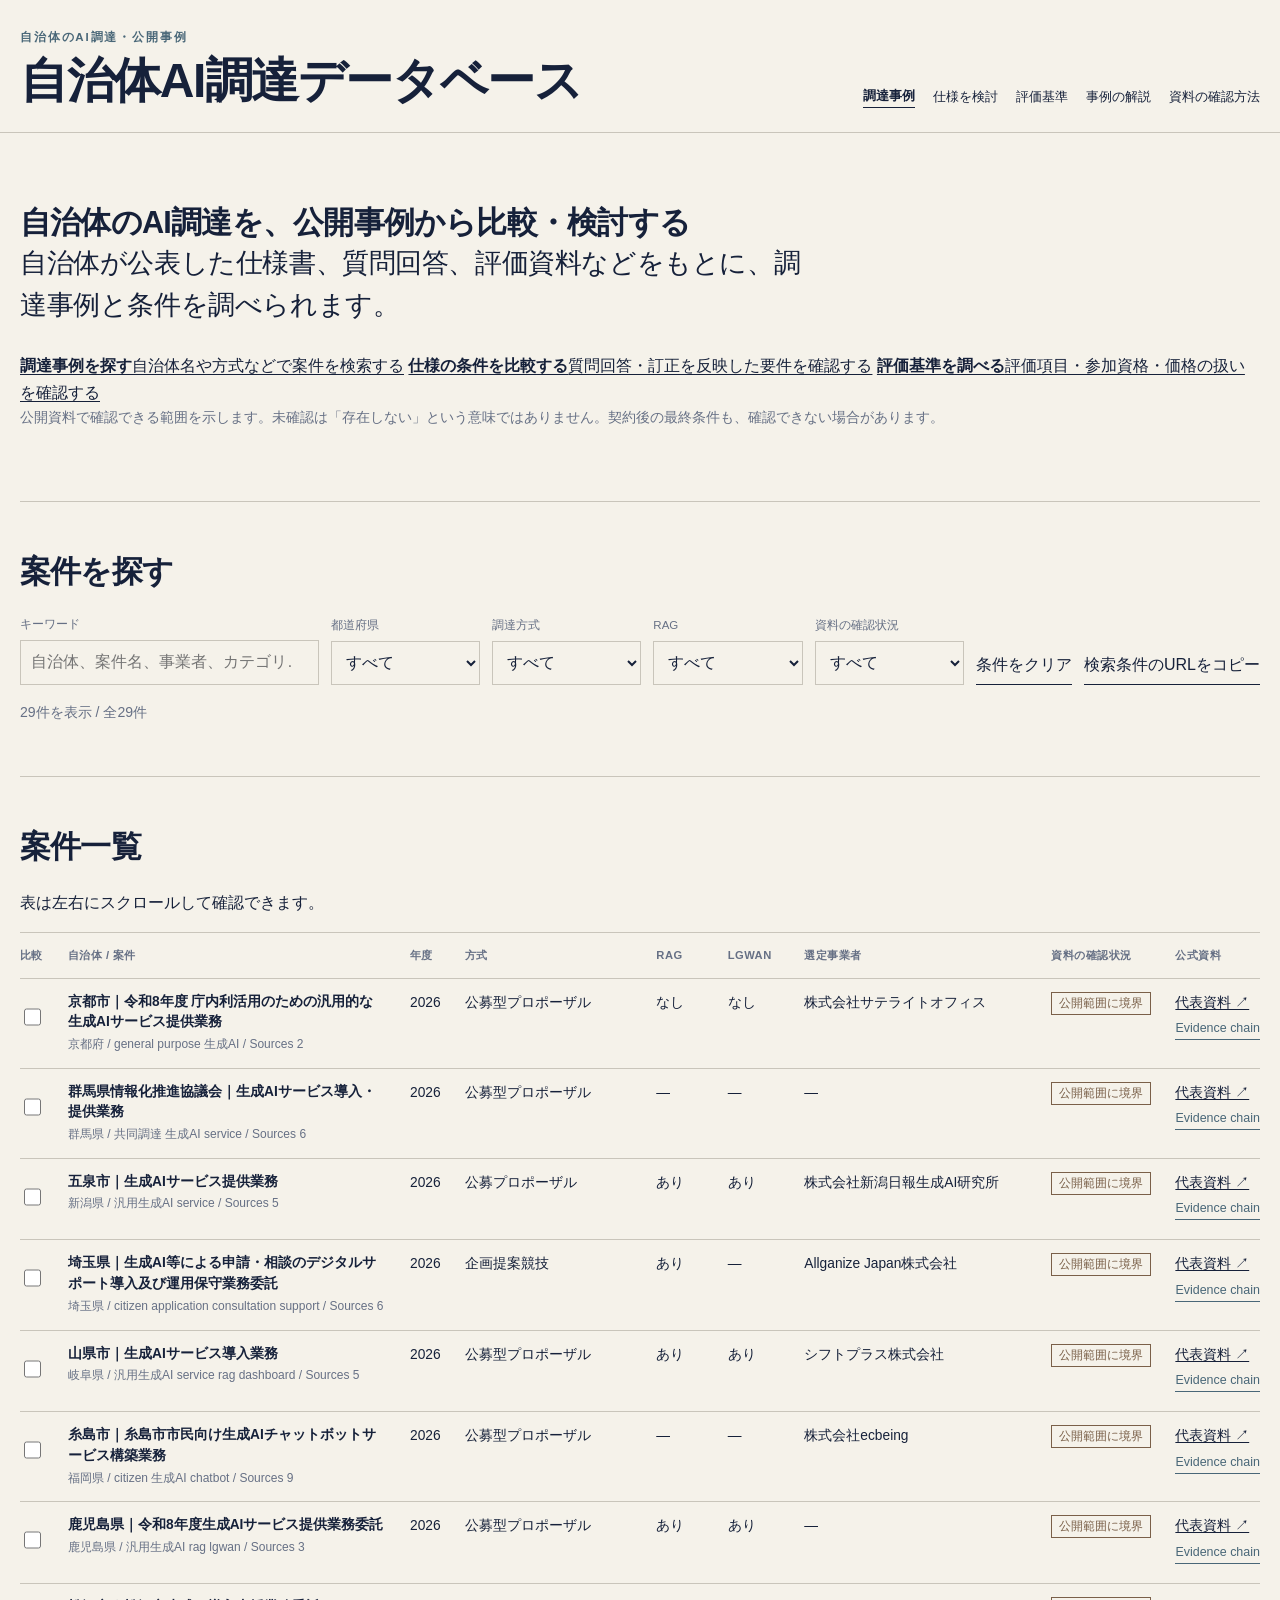
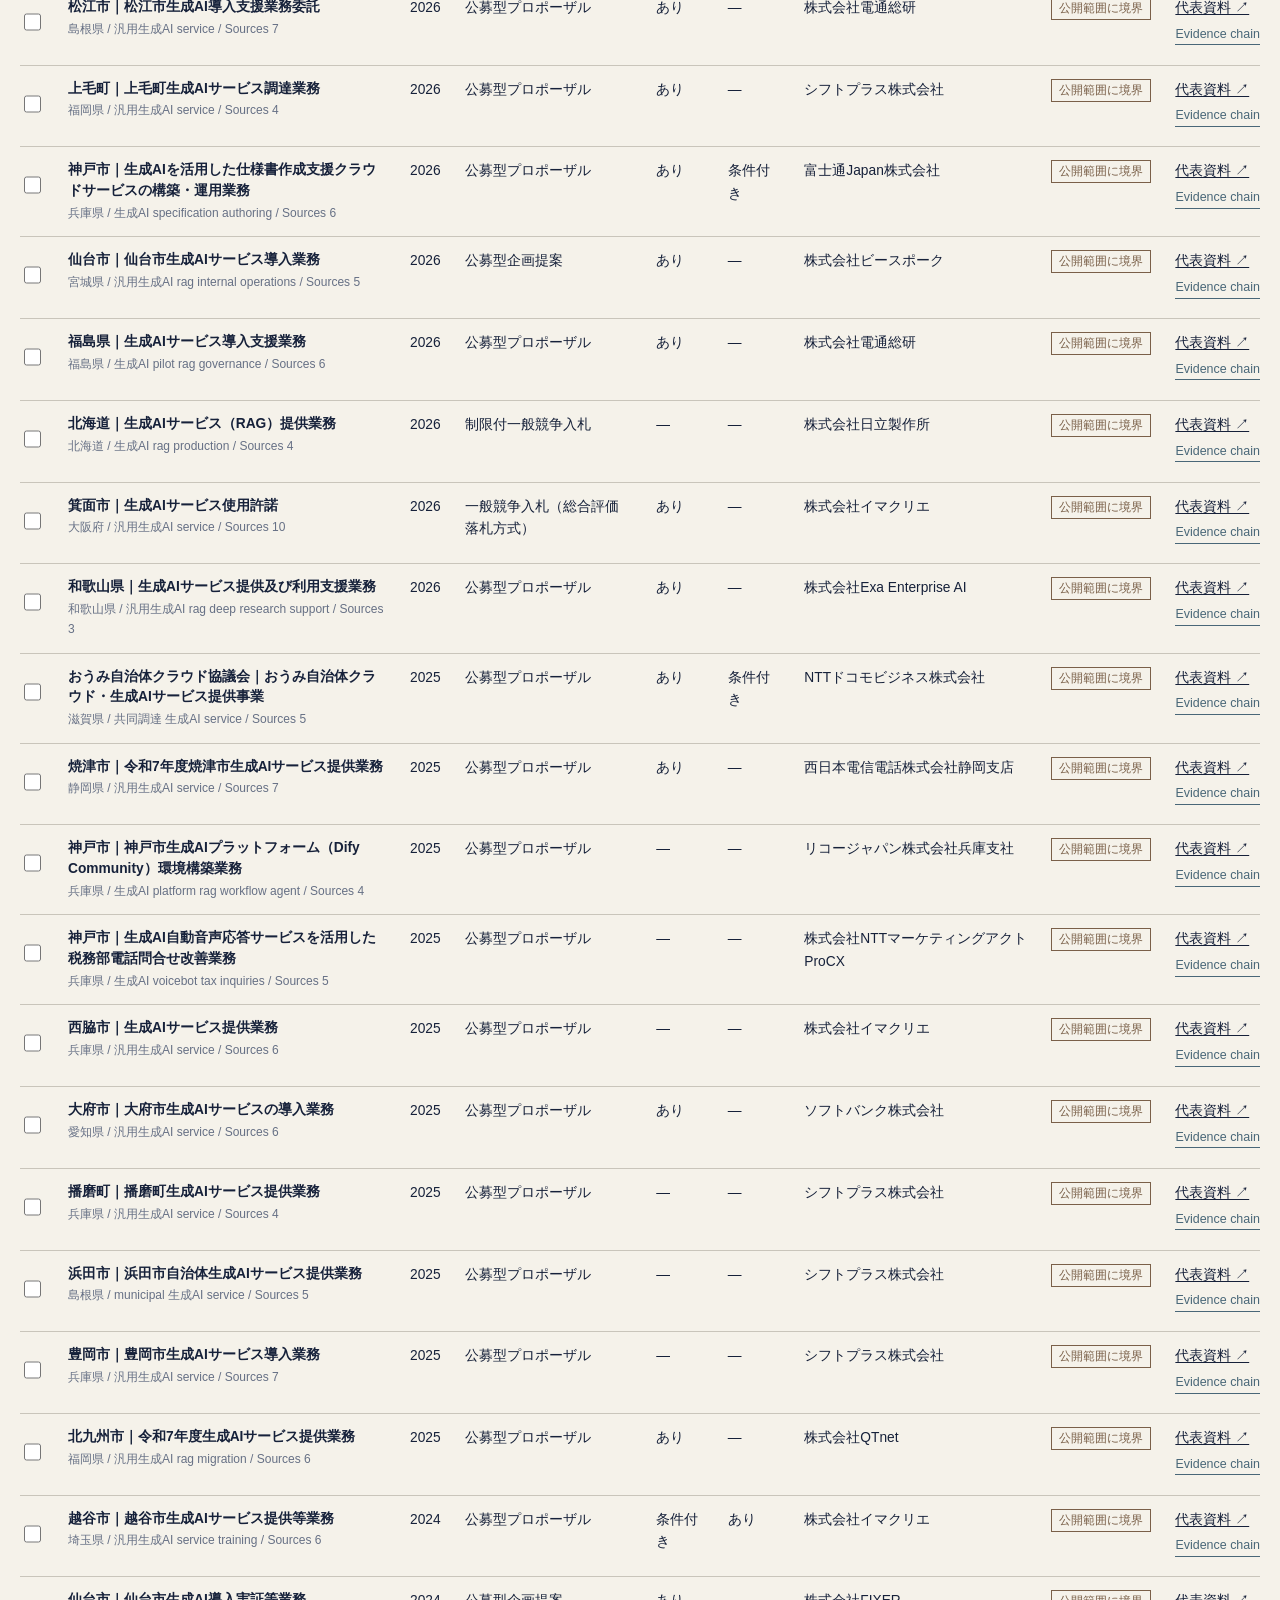
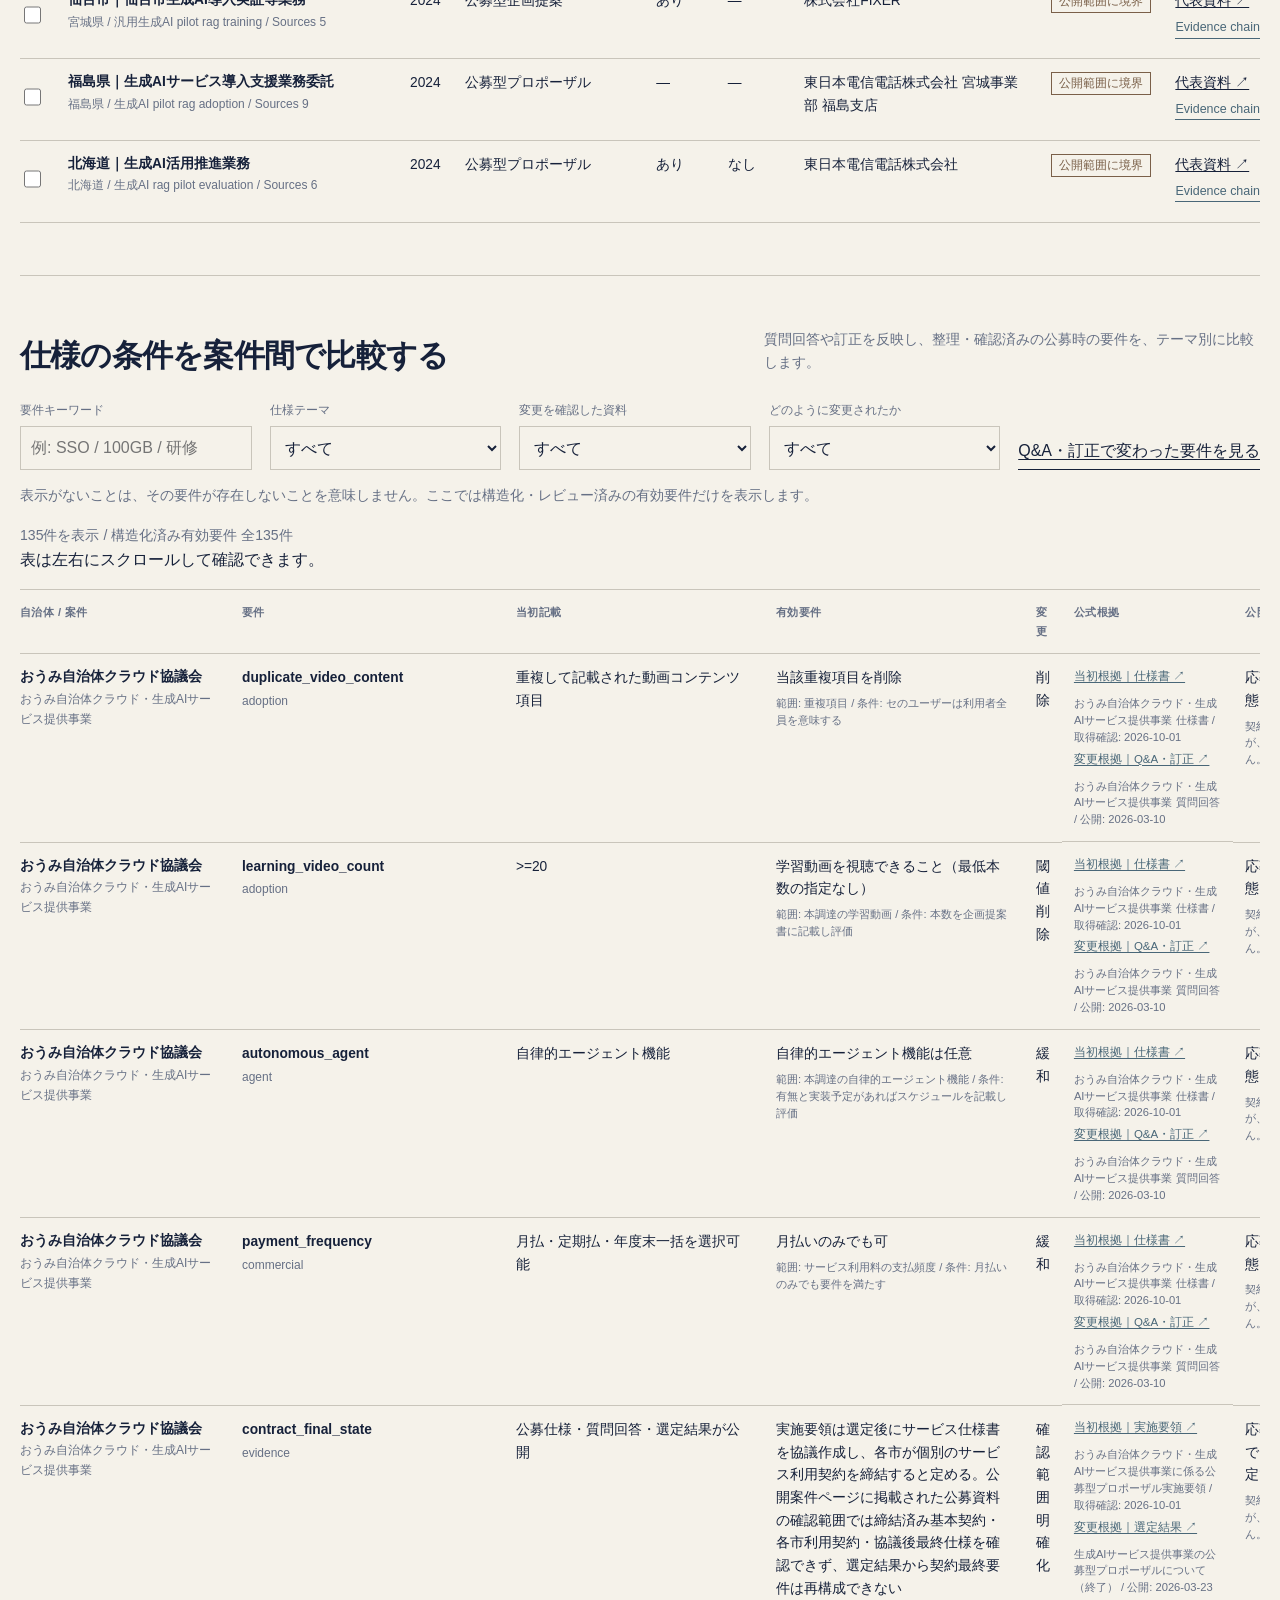
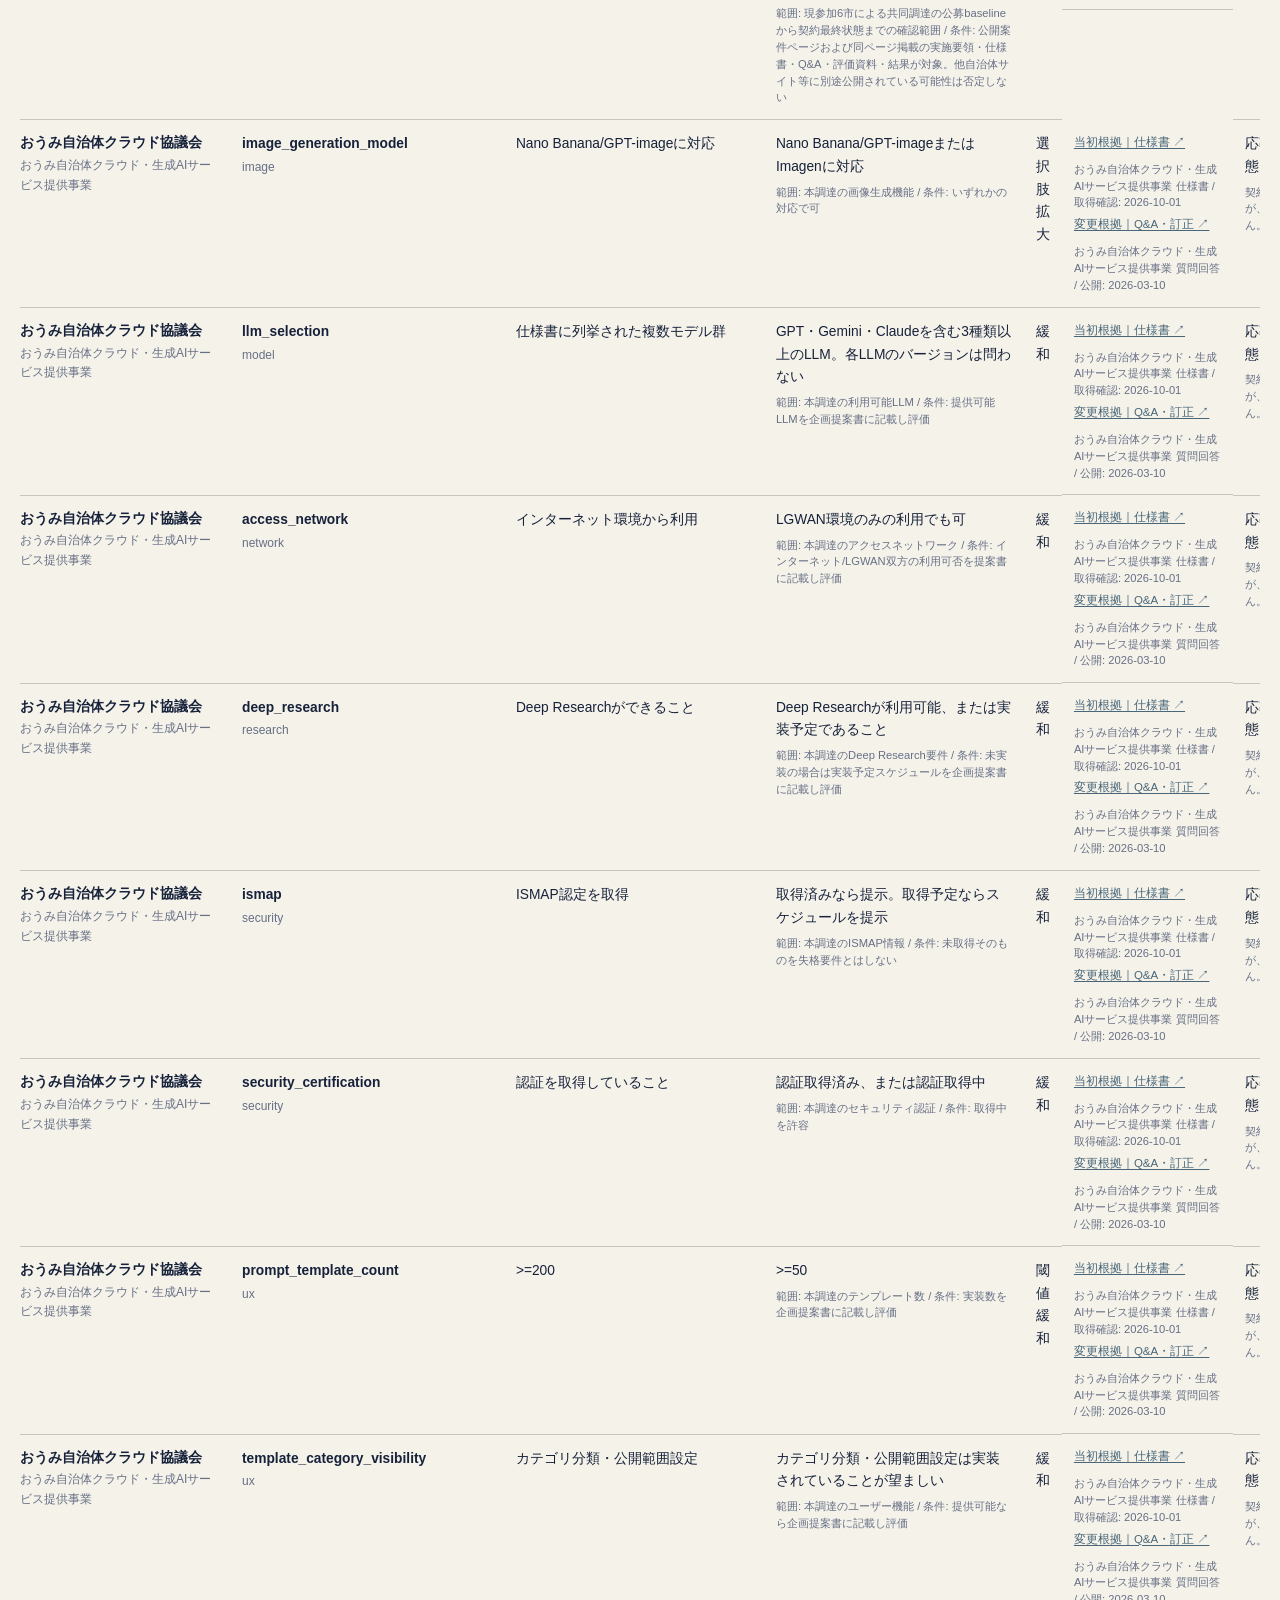
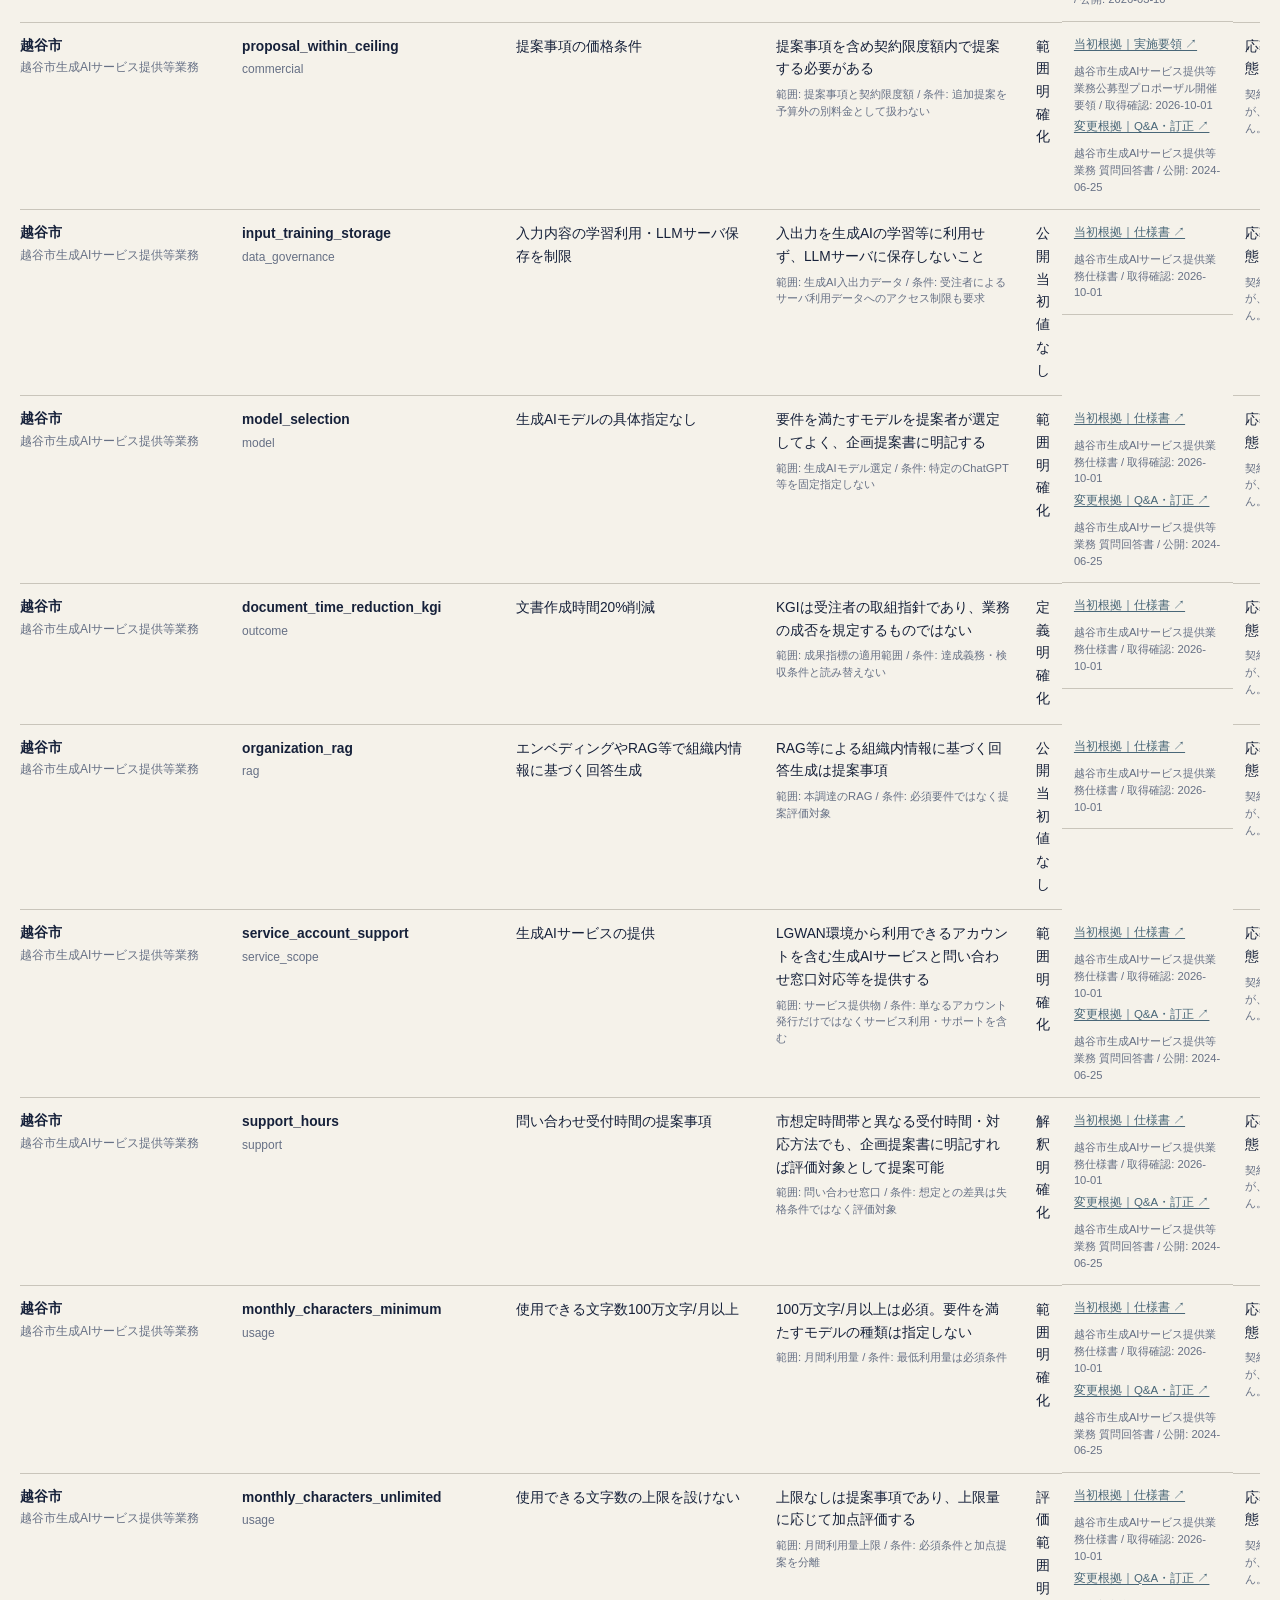
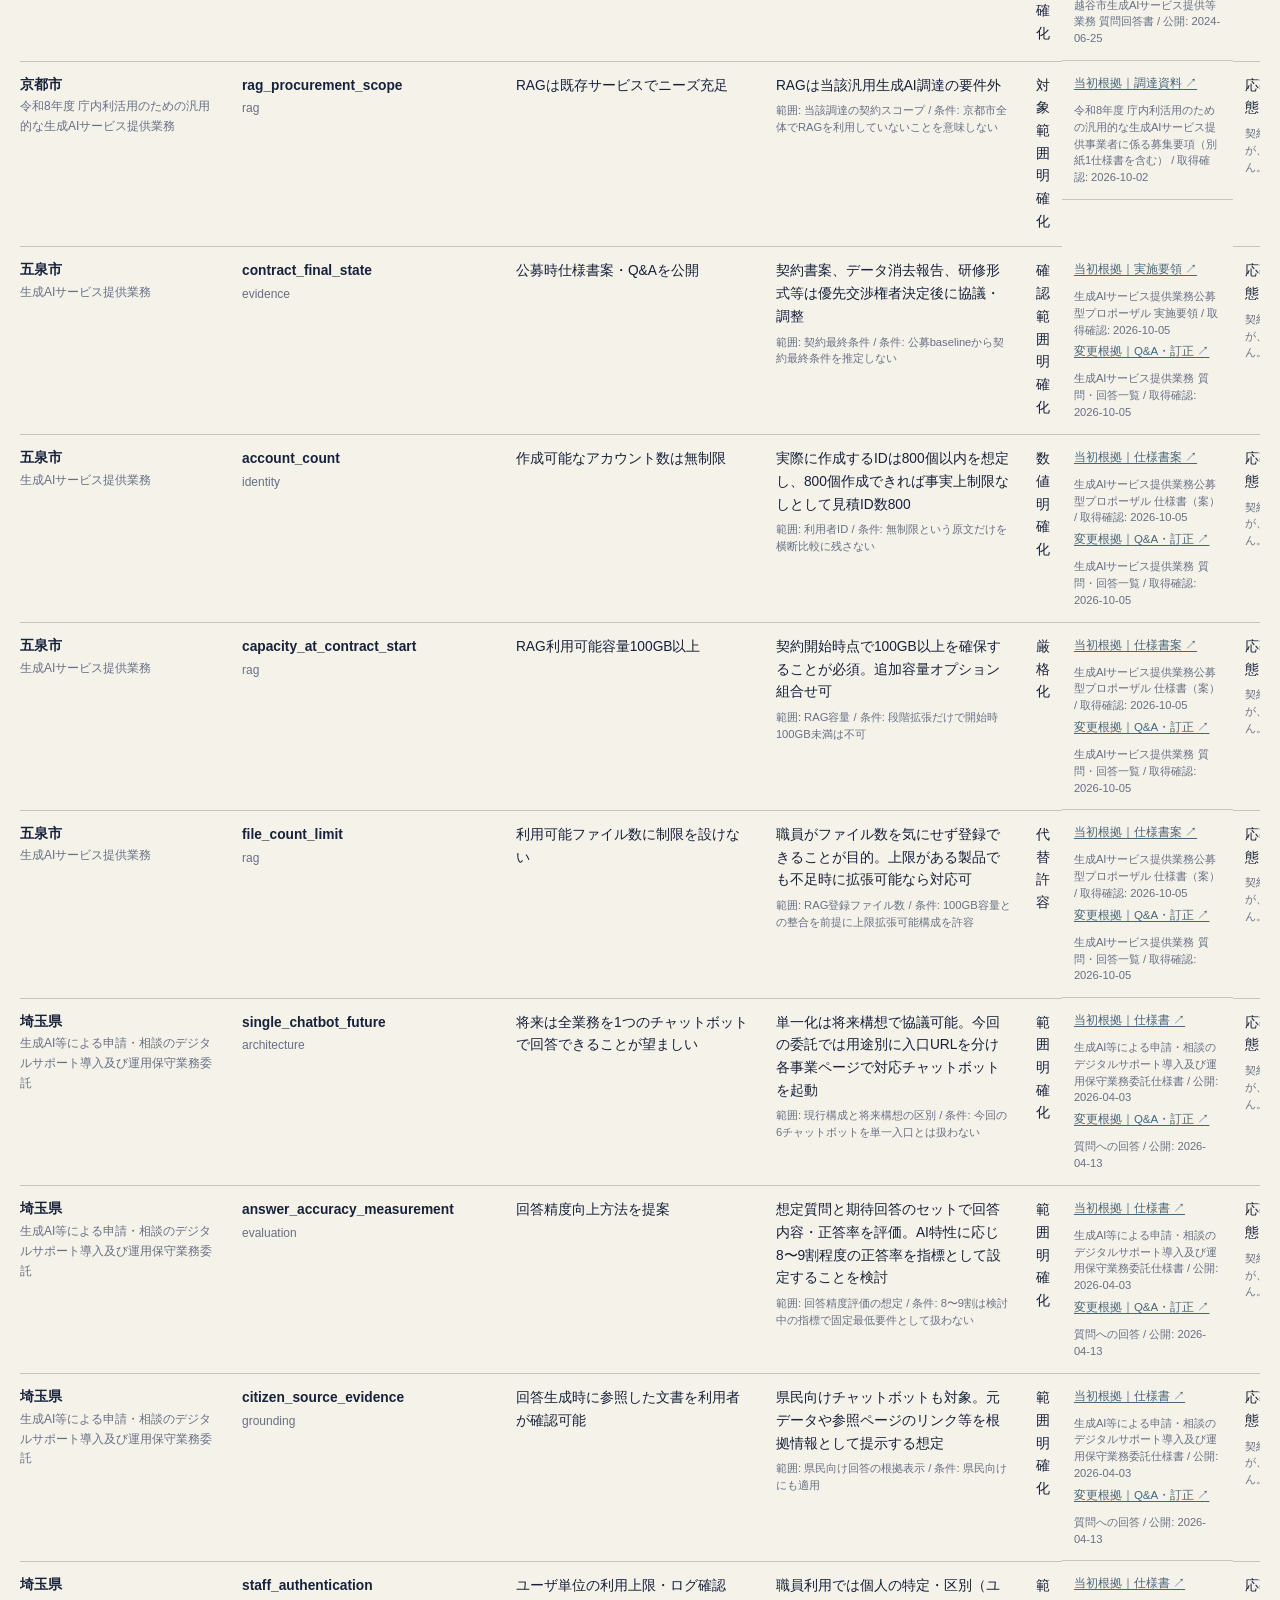
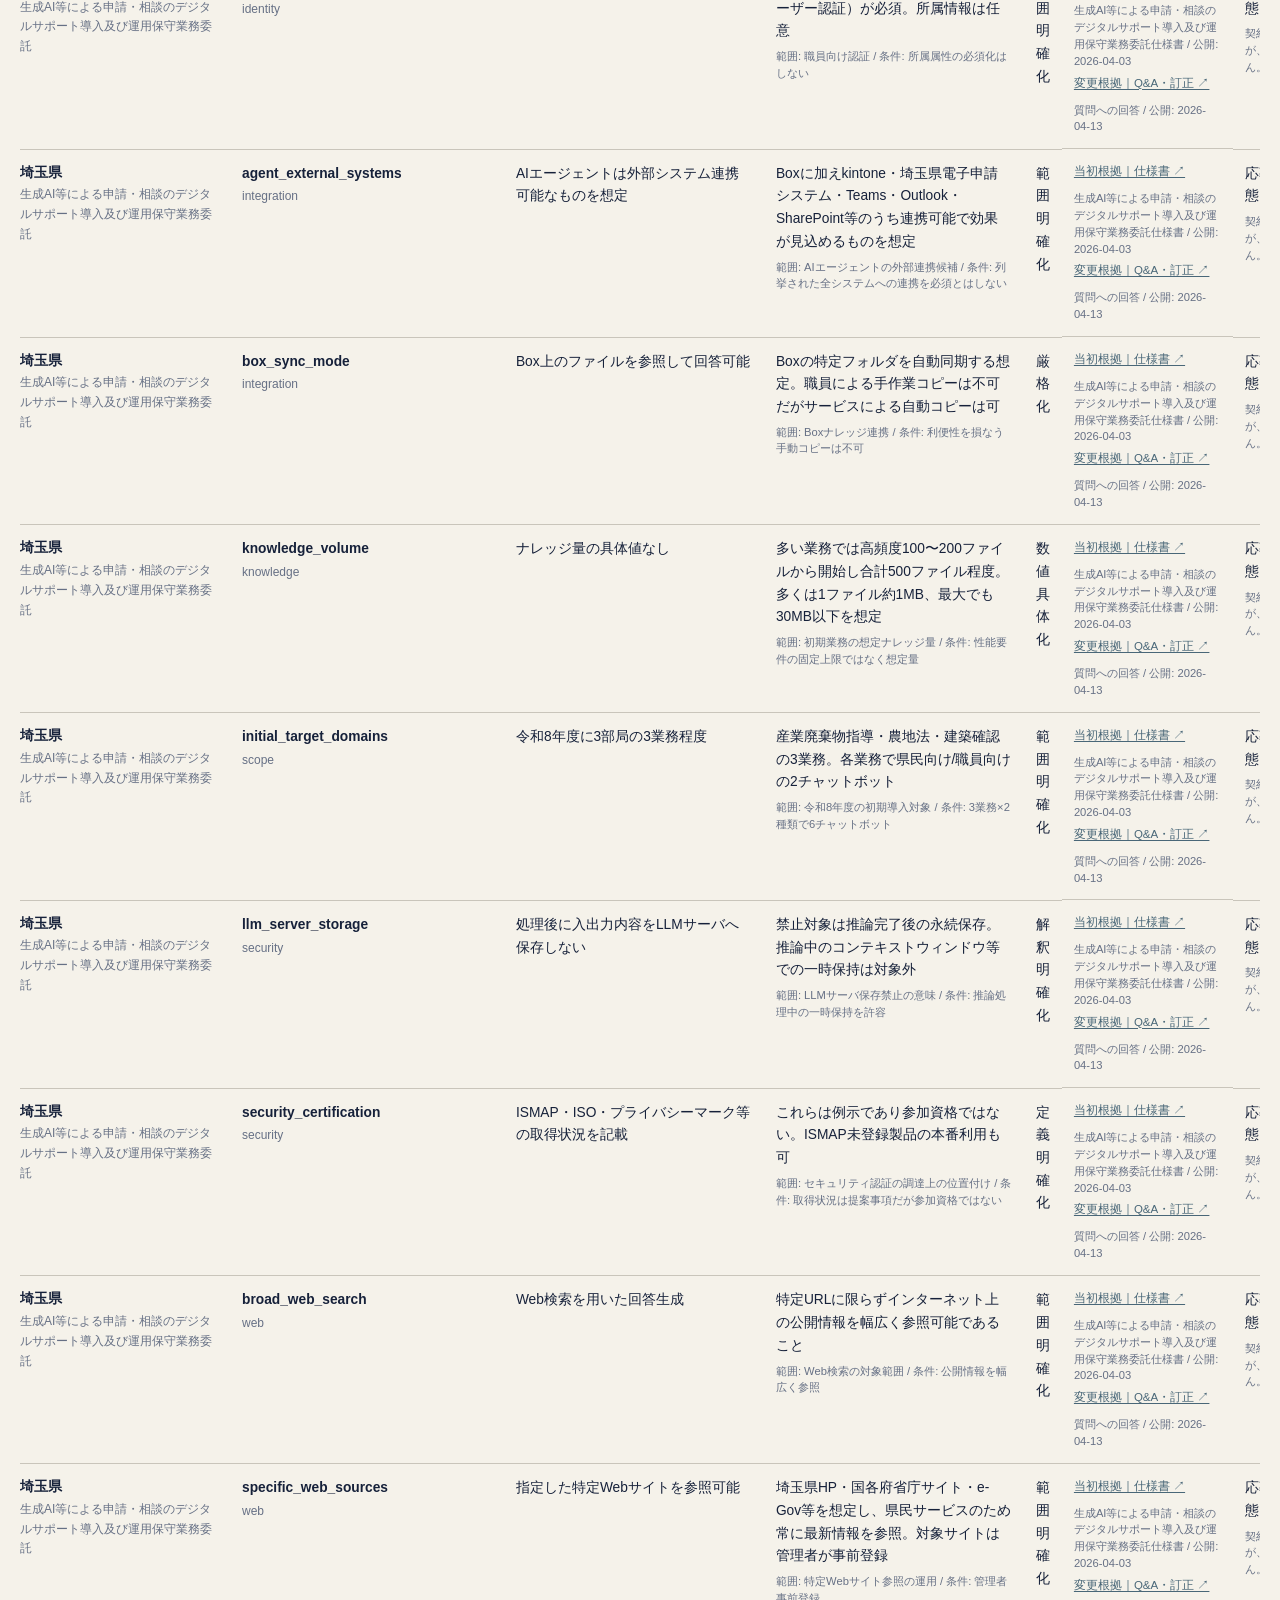
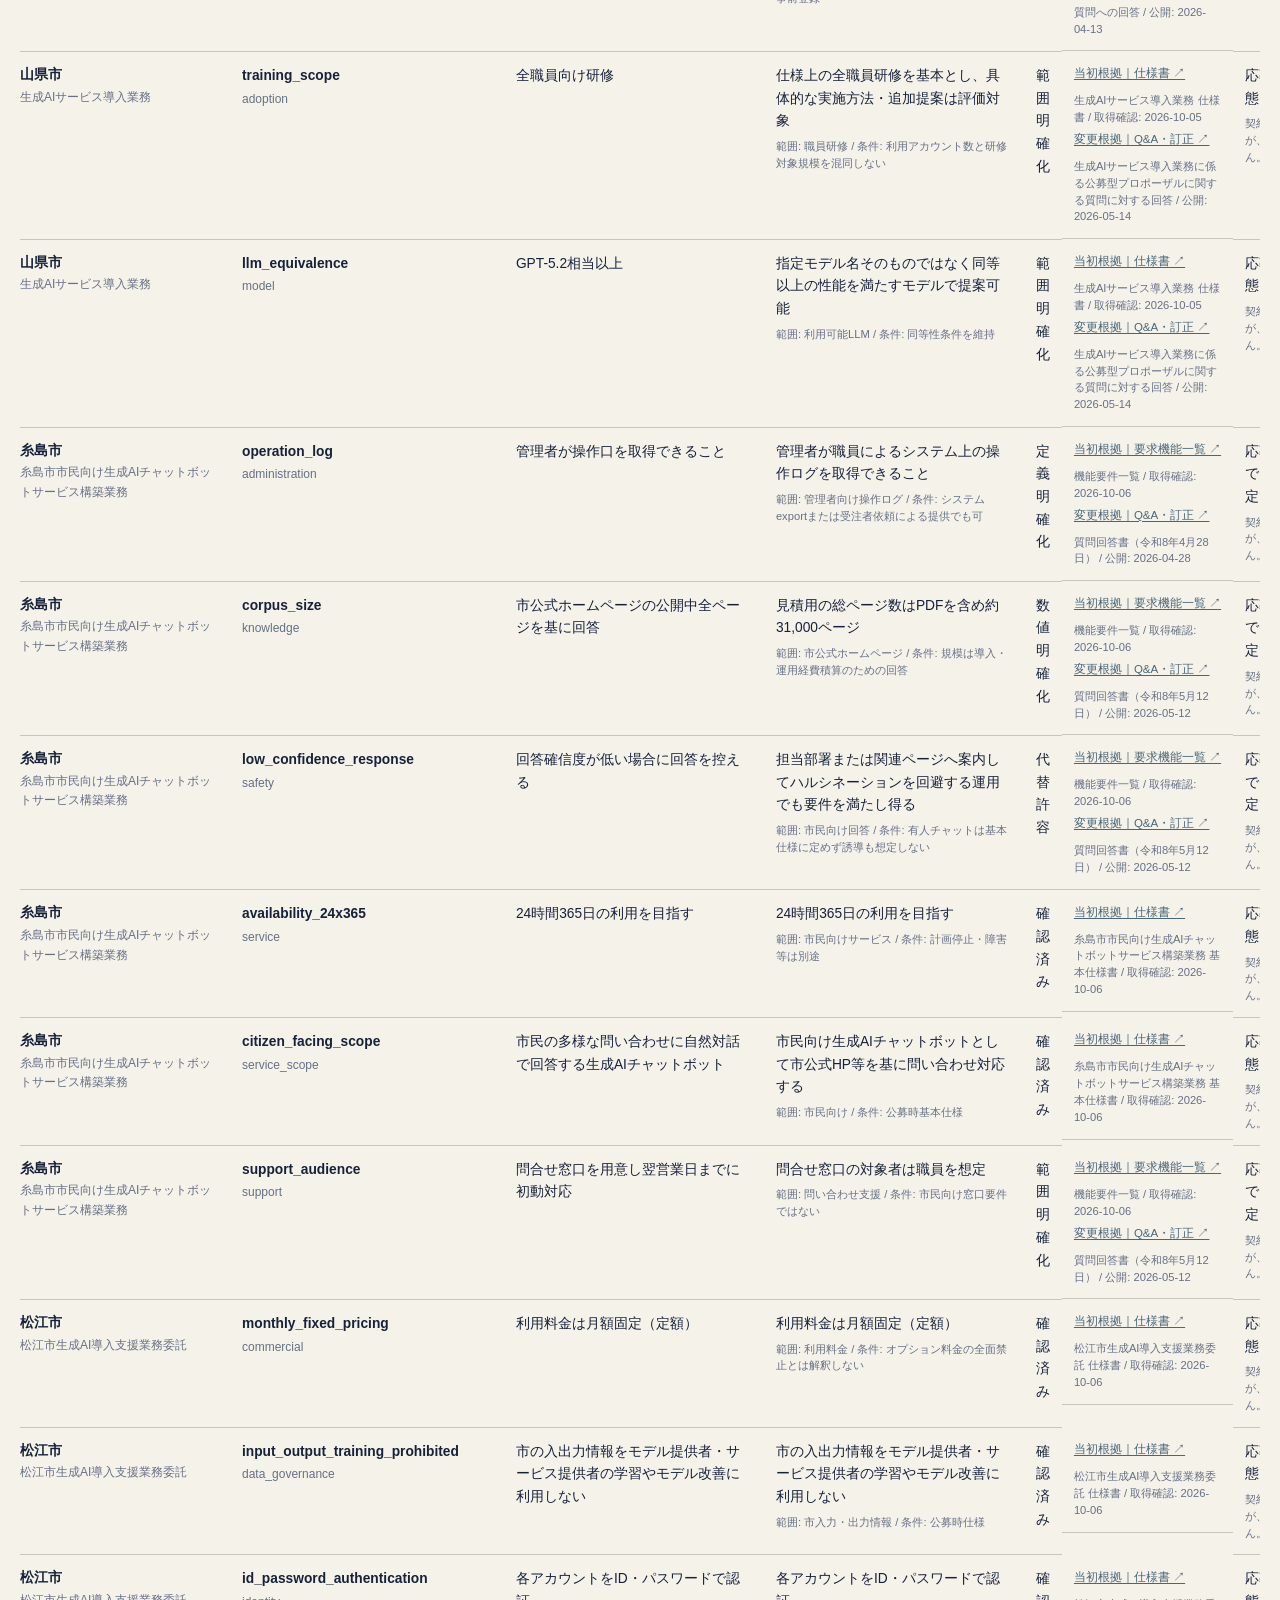
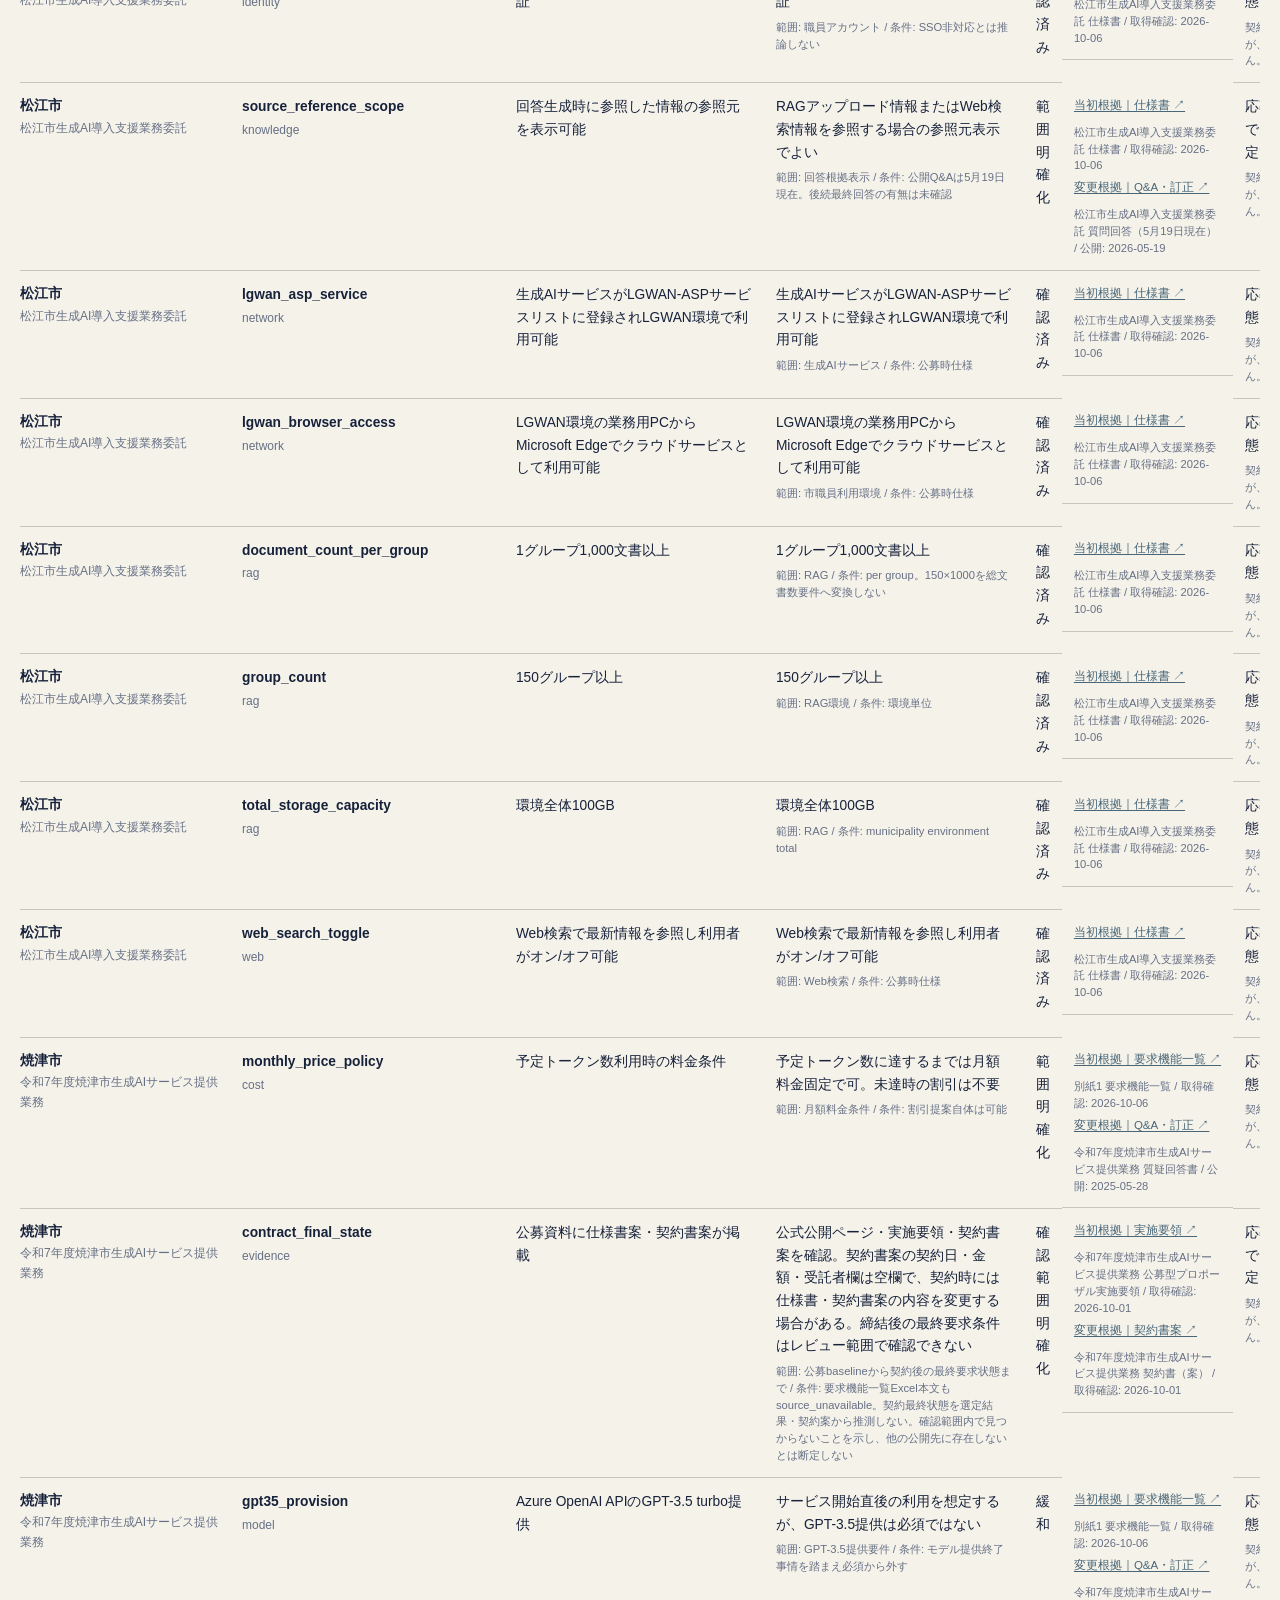
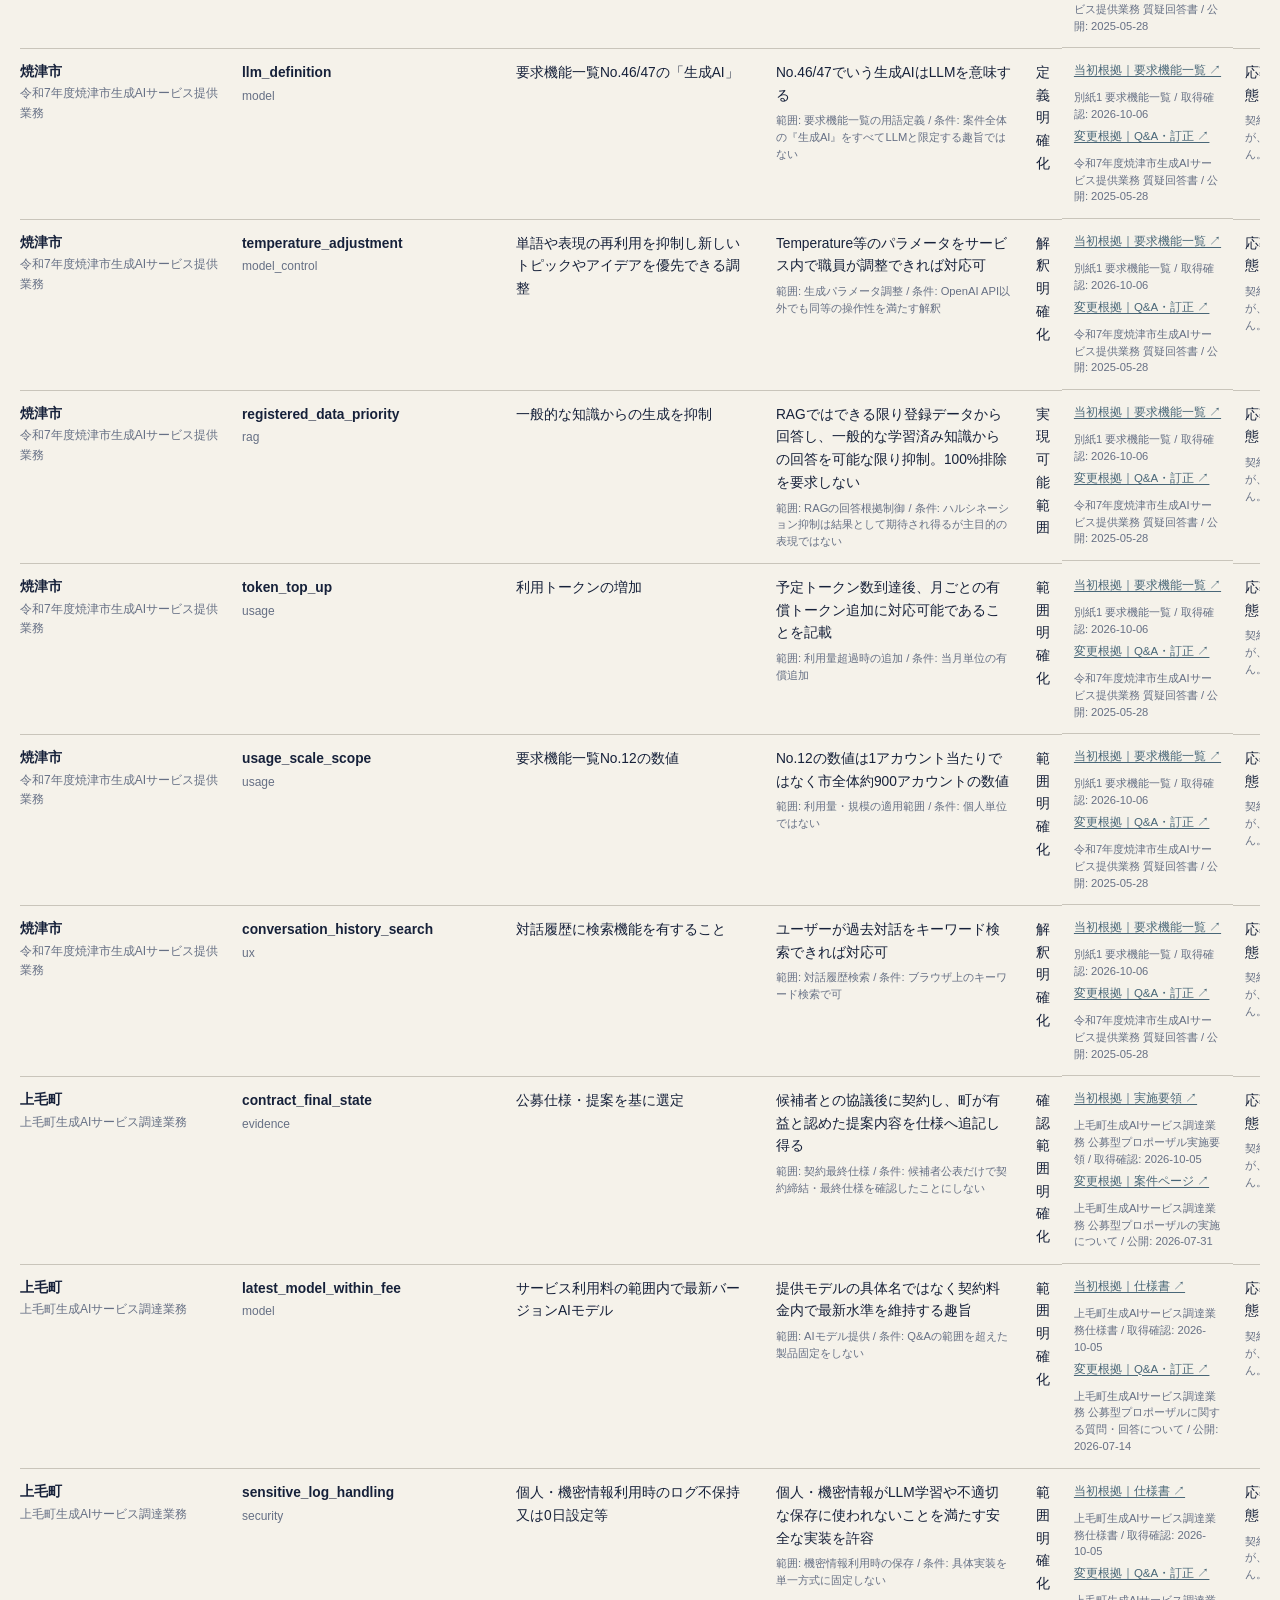
==== commit fc44f14f: "Improve user-facing Japanese and site structure: index.html" ====
--- a/index.html
+++ b/index.html
@@ -3,7 +3,7 @@
 <head>
   <meta charset="utf-8">
   <meta name="viewport" content="width=device-width, initial-scale=1">
-  <meta name="description" content="日本の自治体による生成AI調達を、公式一次資料に基づいて検索・比較する公開データベース。">
+  <meta name="description" content="自治体が公開したAI調達の仕様書、質問回答、評価資料をもとに、案件・仕様条件・評価基準を探して比較できます。">
   <meta name="google-site-verification" content="b9nfpuA9jwHYTec0Rx6jx1EAxkTrDSkCnbPI2Vc4df8" />
   <meta property="og:title" content="自治体AI調達データベース | Public Sector AI Procurement Japan">
   <meta property="og:description" content="日本の自治体による生成AI調達を、公式一次資料に基づいて検索・比較する公開データベース。">
@@ -20,40 +20,218 @@
   <header class="site-header">
     <div class="shell header-inner">
       <div>
-        <p class="eyebrow">PUBLIC SECTOR AI PROCUREMENT / JAPAN</p>
+        <p class="eyebrow">自治体のAI調達・公開事例</p>
         <h1>自治体AI調達データベース</h1>
       </div>
-<nav class="site-nav" aria-label="公開サイト">
-          <a href="./index.html" aria-current="page">調べる</a>
-          <a href="./insights.html">理解する</a>
-          <a href="./checklist.html">仕様を考える</a>
-          <a href="./drafting.html">仕様へ落とす</a>
-          <a href="./evaluation.html">評価へ分ける</a>\n        <a href="./methodology.html">データの見方</a>
-          <a href="https://github.com/Josh-Temple/public-sector-ai-procurement-japan">GitHub / 根拠</a>
+<nav class="site-nav" aria-label="主要ページ">
+          <a href="./index.html#search-heading" aria-current="page">調達事例</a>
+          <a href="./drafting.html">仕様を検討</a>
+          <a href="./evaluation.html">評価基準</a>
+          <a href="./insights.html">事例の解説</a>
+          <a href="./methodology.html">資料の確認方法</a>
         </nav>
     </div>
   </header>
 
   <main id="main">
     <section class="hero shell">
-      <p class="hero-copy">
-        自治体の生成AI調達を、案件名だけでなく、要求仕様・調達方式・公開証拠の確認範囲まで横断して見ます。
-        「仕様書にある」と「契約最終状態まで確認できる」は分けて表示します。
+      <h2 class="hero-title">自治体のAI調達を、公開事例から比較・検討する</h2>
+      <p class="hero-copy">自治体が公表した仕様書、質問回答、評価資料などをもとに、調達事例と条件を調べられます。</p>
+      <div class="primary-actions" aria-label="主な使い方">
+        <a href="./index.html#search-heading"><strong>調達事例を探す</strong><span>自治体名や方式などで案件を検索する</span></a>
+        <a href="./index.html#requirement-explorer"><strong>仕様の条件を比較する</strong><span>質問回答・訂正を反映した要件を確認する</span></a>
+        <a href="./evaluation.html#evaluation-topics"><strong>評価基準を調べる</strong><span>評価項目・参加資格・価格の扱いを確認する</span></a>
+      </div>
+      <p class="scope-note">公開資料で確認できる範囲を示します。未確認は「存在しない」という意味ではありません。契約後の最終条件も、確認できない場合があります。</p>
+    </section>
+
+    <section class="controls shell" aria-labelledby="search-heading">
+      <div class="section-heading">
+        
+        <h2 id="search-heading">案件を探す</h2>
+      </div>
+      <div class="filter-grid">
+        <label class="wide">
+          <span>キーワード</span>
+          <input id="search" type="search" placeholder="自治体、案件名、事業者、カテゴリ…" autocomplete="off">
+        </label>
+        <label>
+          <span>都道府県</span>
+          <select id="prefecture"><option value="">すべて</option></select>
+        </label>
+        <label>
+          <span>調達方式</span>
+          <select id="method"><option value="">すべて</option></select>
+        </label>
+        <label>
+          <span>RAG</span>
+          <select id="rag">
+            <option value="">すべて</option>
+            <option value="true">要件あり</option>
+            <option value="false">要件外 / 不要</option>
+            <option value="soft">望ましい・任意等</option>
+            <option value="unknown">未確認</option>
+          </select>
+        </label>
+        <label>
+          <span>資料の確認状況</span>
+          <select id="evidence">
+            <option value="">すべて</option>
+            <option value="assessed">監査あり</option>
+            <option value="publicly_bounded">公開範囲に境界あり</option>
+            <option value="not_assessed">未監査</option>
+          </select>
+        </label>
+        <button id="reset" class="text-button" type="button">条件をクリア</button>
+        <button id="share-filter-url" class="text-button" type="button">検索条件のURLをコピー</button>
+      </div>
+      <p id="result-count" class="result-count" aria-live="polite"></p>
+    </section>
+
+    <section class="results shell" aria-labelledby="results-heading">
+      <div class="section-heading">
+        
+        <h2 id="results-heading">案件一覧</h2>
+      </div>
+      <p class="scroll-hint">表は左右にスクロールして確認できます。</p>
+      <div class="table-wrap" tabindex="0" aria-label="案件一覧。横スクロールできます">
+        <table class="case-table">
+          <thead>
+            <tr>
+              <th scope="col">比較</th>
+              <th scope="col">自治体 / 案件</th>
+              <th scope="col">年度</th>
+              <th scope="col">方式</th>
+              <th scope="col">RAG</th>
+              <th scope="col">LGWAN</th>
+              <th scope="col">選定事業者</th>
+              <th scope="col">資料の確認状況</th>
+              <th scope="col">公式資料</th>
+            </tr>
+          </thead>
+          <tbody id="case-rows"></tbody>
+        </table>
+      </div>
+    </section>
+
+    <section id="compare-section" class="compare shell" hidden aria-labelledby="compare-heading">
+      <div class="section-heading inline-heading">
+        <div>
+          
+          <h2 id="compare-heading">選択した案件を比較</h2>
+        </div>
+        <button id="clear-compare" class="text-button" type="button">比較を解除</button>
+      </div>
+      <div class="table-wrap">
+        <table id="compare-table"></table>
+      </div>
+    </section>
+
+    <section id="requirement-explorer" class="requirement-explorer shell" aria-labelledby="requirement-explorer-heading">
+      <div class="section-heading split-heading">
+        <div>
+          
+          <h2 id="requirement-explorer-heading">仕様の条件を案件間で比較する</h2>
+        </div>
+        <p class="section-lead">質問回答や訂正を反映し、整理・確認済みの公募時の要件を、テーマ別に比較します。</p>
+      </div>
+      <div class="requirement-toolbar">
+        <label>
+          <span>要件キーワード</span>
+          <input id="requirement-query" type="search" placeholder="例: SSO / 100GB / 研修">
+        </label>
+        <label>
+          <span>仕様テーマ</span>
+          <select id="requirement-topic">
+            <option value="">すべて</option>
+            <option value="rag">RAG・ナレッジ</option>
+            <option value="data-handling">データ学習・保持</option>
+            <option value="network">ネットワーク / LGWAN</option>
+            <option value="security">セキュリティ・ログ・保存先</option>
+            <option value="model">モデル条件</option>
+            <option value="accounts-usage">アカウント・利用量</option>
+            <option value="files-capacity">ファイル・容量</option>
+            <option value="support-training">支援・研修</option>
+            <option value="authentication">認証・利用者識別</option>
+            <option value="pricing-overage">料金・超過条件</option>
+          </select>
+        </label>
+        <label>
+          <span>変更を確認した資料</span>
+          <select id="requirement-amended">
+            <option value="">すべて</option>
+            <option value="qa">Q&A・訂正による変更</option>
+            <option value="other">その他の公式資料による変更</option>
+          </select>
+        </label>
+        <label>
+          <span>どのように変更されたか</span>
+          <select id="requirement-change">
+            <option value="">すべて</option>
+          </select>
+        </label>
+        <a class="text-button requirement-qa-link" href="?amended=qa#requirement-explorer">Q&A・訂正で変わった要件を見る</a>
+      </div>
+      <p class="scope-note">表示がないことは、その要件が存在しないことを意味しません。ここでは構造化・レビュー済みの有効要件だけを表示します。</p>
+      <p id="requirement-result-count" class="result-count" aria-live="polite"></p>
+      <p class="scroll-hint">表は左右にスクロールして確認できます。</p>
+      <div class="table-wrap" tabindex="0" aria-label="有効要件の横断比較。横スクロールできます">
+        <table class="requirement-table">
+          <thead>
+            <tr>
+              <th scope="col">自治体 / 案件</th>
+              <th scope="col">要件</th>
+              <th scope="col">当初記載</th>
+              <th scope="col">有効要件</th>
+              <th scope="col">変更</th>
+              <th scope="col">公式根拠</th>
+              <th scope="col">公開資料の確認範囲</th>
+            </tr>
+          </thead>
+          <tbody id="requirement-rows"></tbody>
+        </table>
+      </div>
+    </section>
+
+    <section class="themes shell" aria-labelledby="themes-heading">
+      <div class="section-heading split-heading">
+        <div>
+          
+          <h2 id="themes-heading">調達条件のテーマから事例を探す</h2>
+        </div>
+        <p class="section-lead">「どの自治体が何を書いたか」から比較を始めます。</p>
+      </div>
+      <div class="theme-links">
+        <button type="button" class="theme-link" data-theme-filter="rag"><span>01</span><strong>RAGを要求している案件</strong><small>検索拡張・庁内文書参照</small></button>
+        <button type="button" class="theme-link" data-theme-filter="lgwan"><span>02</span><strong>LGWAN対応案件</strong><small>接続環境・閉域利用</small></button>
+        <button type="button" class="theme-link" data-theme-filter="learning"><span>03</span><strong>学習利用を禁止する案件</strong><small>入力・出力データの扱い</small></button>
+        <button type="button" class="theme-link" data-theme-filter="joint"><span>04</span><strong>共同調達を見る</strong><small>共通選定と個別契約</small></button>
+        <button type="button" class="theme-link" data-theme-filter="evaluated"><span>05</span><strong>評価基準を確認できる案件</strong><small>価格以外に何を採点するか</small></button>
+        <button type="button" class="theme-link" data-theme-filter="bounded"><span>06</span><strong>公開資料で確認できる範囲を見る</strong><small>公開資料でどこまで追えるか</small></button>
+      </div>
+    </section>
+
+    <section class="highlights shell" aria-labelledby="highlights-heading">
+      <div class="section-heading split-heading">
+        <div>
+          
+          <h2 id="highlights-heading">実際の調達事例から確認できること</h2>
+        </div>
+        <p class="section-lead">単なる案件一覧では見えにくい、仕様・質疑・評価・契約構造の具体例です。</p>
+      </div>
+      <div id="research-highlights" class="highlight-list"></div>
+      <p class="scope-note">
+        <a href="./insights.html">5つの設計論点をまとめて読む →</a><br>
+        <a href="./checklist.html">仕様検討チェックリスト（8つの問い） →</a><br>
+        各項目は照合済みの調査記録に基づきます。該当する案件や資料の範囲を超えて一般化しません。
       </p>
-      <dl class="metrics" aria-label="データベース概要">
-        <div><dt>案件</dt><dd id="metric-cases">—</dd></div>
-        <div><dt>要件比較あり</dt><dd id="metric-requirements">—</dd></div>
-        <div><dt>Evidence監査あり</dt><dd id="metric-audited">—</dd></div>
-        <div><dt>一次資料</dt><dd id="metric-sources">—</dd></div>
-      </dl>
-      <p class="scope-note">公開一次資料に基づく調査用データです。未確認は「存在しない」を意味しません。</p>
     </section>
 
     <section class="insights shell" aria-labelledby="insights-heading">
       <div class="section-heading split-heading">
         <div>
-          <p class="eyebrow">WHAT THE DATA SHOWS</p>
-          <h2 id="insights-heading">自治体のAI調達で見えてくること</h2>
+          
+          <h2 id="insights-heading">公開資料から分かる調達条件の違い</h2>
         </div>
         <p class="section-lead">要件プロファイルを持つ案件を母数に、公開データから自動集計します。</p>
       </div>
@@ -85,189 +263,9 @@
       </div>
     </section>
 
-    <section class="highlights shell" aria-labelledby="highlights-heading">
-      <div class="section-heading split-heading">
-        <div>
-          <p class="eyebrow">RESEARCH HIGHLIGHTS</p>
-          <h2 id="highlights-heading">一次資料をつないで分かったこと</h2>
-        </div>
-        <p class="section-lead">単なる案件一覧では見えにくい、仕様・質疑・評価・契約構造の具体例です。</p>
-      </div>
-      <div id="research-highlights" class="highlight-list"></div>
-      <p class="scope-note">
-        <a href="./insights.html">5つの設計論点をまとめて読む →</a><br>
-        <a href="./checklist.html">仕様検討チェックリスト（8つの問い） →</a><br>
-        各項目はRepositoryのreviewed Claimを入口にしています。適用範囲を超えて一般化しません。
-      </p>
-    </section>
-
-    <section class="themes shell" aria-labelledby="themes-heading">
-      <div class="section-heading split-heading">
-        <div>
-          <p class="eyebrow">EXPLORE BY QUESTION</p>
-          <h2 id="themes-heading">仕様検討の問いから探す</h2>
-        </div>
-        <p class="section-lead">「どの自治体が何を書いたか」から比較を始めます。</p>
-      </div>
-      <div class="theme-links">
-        <button type="button" class="theme-link" data-theme-filter="rag"><span>01</span><strong>RAGを要求している案件</strong><small>検索拡張・庁内文書参照</small></button>
-        <button type="button" class="theme-link" data-theme-filter="lgwan"><span>02</span><strong>LGWAN対応案件</strong><small>接続環境・閉域利用</small></button>
-        <button type="button" class="theme-link" data-theme-filter="learning"><span>03</span><strong>学習利用を禁止する案件</strong><small>入力・出力データの扱い</small></button>
-        <button type="button" class="theme-link" data-theme-filter="joint"><span>04</span><strong>共同調達を見る</strong><small>共通選定と個別契約</small></button>
-        <button type="button" class="theme-link" data-theme-filter="evaluated"><span>05</span><strong>評価基準を確認できる案件</strong><small>価格以外に何を採点するか</small></button>
-        <button type="button" class="theme-link" data-theme-filter="bounded"><span>06</span><strong>Evidenceの境界を見る</strong><small>公開資料でどこまで追えるか</small></button>
-      </div>
-    </section>
-
-    <section id="requirement-explorer" class="requirement-explorer shell" aria-labelledby="requirement-explorer-heading">
-      <div class="section-heading split-heading">
-        <div>
-          <p class="eyebrow">COMPARE REQUIREMENTS</p>
-          <h2 id="requirement-explorer-heading">要件から比較する</h2>
-        </div>
-        <p class="section-lead">Q&A・訂正等を反映した構造化済みの有効要件を、自治体名ではなく仕様テーマから横断します。</p>
-      </div>
-      <div class="requirement-toolbar">
-        <label>
-          <span>要件キーワード</span>
-          <input id="requirement-query" type="search" placeholder="例: SSO / 100GB / 研修">
-        </label>
-        <label>
-          <span>仕様テーマ</span>
-          <select id="requirement-topic">
-            <option value="">すべて</option>
-            <option value="rag">RAG・ナレッジ</option>
-            <option value="data-handling">データ学習・保持</option>
-            <option value="network">ネットワーク / LGWAN</option>
-            <option value="security">セキュリティ・ログ・保存先</option>
-            <option value="model">モデル条件</option>
-            <option value="accounts-usage">アカウント・利用量</option>
-            <option value="files-capacity">ファイル・容量</option>
-            <option value="support-training">支援・研修</option>
-            <option value="authentication">認証・利用者識別</option>
-            <option value="pricing-overage">料金・超過条件</option>
-          </select>
-        </label>
-        <label>
-          <span>変更根拠</span>
-          <select id="requirement-amended">
-            <option value="">すべて</option>
-            <option value="qa">Q&A・訂正による変更</option>
-            <option value="other">その他の公式資料による変更</option>
-          </select>
-        </label>
-        <label>
-          <span>変更種別</span>
-          <select id="requirement-change">
-            <option value="">すべて</option>
-          </select>
-        </label>
-        <a class="text-button requirement-qa-link" href="?amended=qa#requirement-explorer">Q&A・訂正で変わった要件を見る</a>
-      </div>
-      <p class="scope-note">表示がないことは、その要件が存在しないことを意味しません。ここでは構造化・レビュー済みの有効要件だけを表示します。</p>
-      <p id="requirement-result-count" class="result-count" aria-live="polite"></p>
-      <div class="table-wrap" tabindex="0" aria-label="有効要件の横断比較。横スクロールできます">
-        <table class="requirement-table">
-          <thead>
-            <tr>
-              <th scope="col">自治体 / 案件</th>
-              <th scope="col">要件</th>
-              <th scope="col">当初記載</th>
-              <th scope="col">有効要件</th>
-              <th scope="col">変更</th>
-              <th scope="col">公式根拠</th>
-              <th scope="col">公開資料の確認範囲</th>
-            </tr>
-          </thead>
-          <tbody id="requirement-rows"></tbody>
-        </table>
-      </div>
-    </section>
-
-    <section class="controls shell" aria-labelledby="search-heading">
-      <div class="section-heading">
-        <p class="eyebrow">SEARCH / FILTER</p>
-        <h2 id="search-heading">案件を探す</h2>
-      </div>
-      <div class="filter-grid">
-        <label class="wide">
-          <span>キーワード</span>
-          <input id="search" type="search" placeholder="自治体、案件名、事業者、カテゴリ…" autocomplete="off">
-        </label>
-        <label>
-          <span>都道府県</span>
-          <select id="prefecture"><option value="">すべて</option></select>
-        </label>
-        <label>
-          <span>調達方式</span>
-          <select id="method"><option value="">すべて</option></select>
-        </label>
-        <label>
-          <span>RAG</span>
-          <select id="rag">
-            <option value="">すべて</option>
-            <option value="true">要件あり</option>
-            <option value="false">要件外 / 不要</option>
-            <option value="soft">望ましい・任意等</option>
-            <option value="unknown">未確認</option>
-          </select>
-        </label>
-        <label>
-          <span>Evidence</span>
-          <select id="evidence">
-            <option value="">すべて</option>
-            <option value="assessed">監査あり</option>
-            <option value="publicly_bounded">公開範囲に境界あり</option>
-            <option value="not_assessed">未監査</option>
-          </select>
-        </label>
-        <button id="reset" class="text-button" type="button">条件をクリア</button>
-        <button id="share-filter-url" class="text-button" type="button">この条件を共有</button>
-      </div>
-      <p id="result-count" class="result-count" aria-live="polite"></p>
-    </section>
-
-    <section id="compare-section" class="compare shell" hidden aria-labelledby="compare-heading">
-      <div class="section-heading inline-heading">
-        <div>
-          <p class="eyebrow">COMPARE</p>
-          <h2 id="compare-heading">選択した案件を比較</h2>
-        </div>
-        <button id="clear-compare" class="text-button" type="button">比較を解除</button>
-      </div>
-      <div class="table-wrap">
-        <table id="compare-table"></table>
-      </div>
-    </section>
-
-    <section class="results shell" aria-labelledby="results-heading">
-      <div class="section-heading">
-        <p class="eyebrow">CASES</p>
-        <h2 id="results-heading">案件一覧</h2>
-      </div>
-      <div class="table-wrap" tabindex="0" aria-label="案件一覧。横スクロールできます">
-        <table class="case-table">
-          <thead>
-            <tr>
-              <th scope="col">比較</th>
-              <th scope="col">自治体 / 案件</th>
-              <th scope="col">年度</th>
-              <th scope="col">方式</th>
-              <th scope="col">RAG</th>
-              <th scope="col">LGWAN</th>
-              <th scope="col">選定事業者</th>
-              <th scope="col">Evidence</th>
-              <th scope="col">根拠</th>
-            </tr>
-          </thead>
-          <tbody id="case-rows"></tbody>
-        </table>
-      </div>
-    </section>
-
     <section class="reading shell" aria-labelledby="reading-heading">
       <div class="section-heading">
-        <p class="eyebrow">HOW TO READ</p>
+        
         <h2 id="reading-heading">このデータの読み方</h2>
       </div>
       <div class="reading-grid">
@@ -276,14 +274,26 @@
           <p>受託候補者の選定、契約締結、サービス稼働は別々の証拠で確認します。</p>
         </div>
         <div>
-          <h3>仕様 ≠ 最終要件</h3>
+          <h3>公募時の仕様と契約後の条件を区別</h3>
           <p>質問回答・訂正・契約協議で条件が変わり得るため、公募時仕様だけで最終状態を断定しません。</p>
         </div>
         <div>
           <h3>未確認 ≠ 存在しない</h3>
-          <p><code>not_assessed</code> や空欄は、現時点の確認範囲を示すもので、不存在の判定ではありません。</p>
-        </div>
-      </div>
+          <p>資料の確認状況が未整理の場合や空欄の場合でも、その情報が存在しないとは限りません。</p>
+        </div>
+      </div>
+    </section>
+
+    <section class="site-overview shell" aria-labelledby="overview-heading">
+      <h2 id="overview-heading">収録内容</h2>
+      <p class="scope-note">以下は調査対象の収録件数であり、全国の自治体を代表する件数ではありません。</p>
+      <dl class="metrics" aria-label="データベース概要">
+        <div><dt>案件</dt><dd id="metric-cases">—</dd></div>
+        <div><dt>要件を比較できる案件</dt><dd id="metric-requirements">—</dd></div>
+        <div><dt>資料の確認状況を整理した案件</dt><dd id="metric-audited">—</dd></div>
+        <div><dt>一次資料</dt><dd id="metric-sources">—</dd></div>
+      </dl>
+      <p class="scope-note"><a href="./methodology.html">資料の確認範囲と調査方法を見る</a></p>
     </section>
   </main>
 
@@ -291,7 +301,7 @@
     <div class="dialog-shell case-dialog-shell">
       <div class="dialog-head">
         <div>
-          <p class="eyebrow">CASE DETAIL</p>
+          
           <h2 id="case-dialog-title">案件詳細</h2>
         </div>
         <button id="close-case" class="dialog-close" type="button" aria-label="閉じる">×</button>
@@ -301,50 +311,50 @@
       <dl id="case-dialog-facts" class="case-facts"></dl>
 
       <section class="detail-section case-highlights-section" aria-labelledby="detail-highlights-heading">
-        <p class="eyebrow">CASE HIGHLIGHTS</p>
+        
         <h3 id="detail-highlights-heading">この案件の注目点</h3>
         <div id="case-dialog-highlights" class="case-highlight-list"></div>
       </section>
 
       <section class="detail-section" aria-labelledby="detail-requirements-heading">
-        <p class="eyebrow">REQUIREMENTS</p>
-        <h3 id="detail-requirements-heading">横断要件プロファイル</h3>
+        
+        <h3 id="detail-requirements-heading">この案件の主な仕様条件</h3>
         <p class="section-lead">仕様書のみ、または仕様書と質疑等を統合した比較用プロファイルです。当初記載からの変更は次の「当初記載と有効要件」で確認してください。</p>
         <div id="case-dialog-requirements" class="requirement-grid"></div>
       </section>
 
       <section class="detail-section" aria-labelledby="detail-effective-heading">
-        <p class="eyebrow">EFFECTIVE REQUIREMENTS</p>
+        
         <h3 id="detail-effective-heading">当初記載と有効要件</h3>
         <div id="case-dialog-effective" class="detail-list"></div>
       </section>
 
       <section class="detail-section" aria-labelledby="detail-evaluation-heading">
-        <p class="eyebrow">EVALUATION</p>
+        
         <h3 id="detail-evaluation-heading">評価基準</h3>
         <div id="case-dialog-evaluation" class="detail-list"></div>
       </section>
 
       <section class="detail-section" aria-labelledby="detail-specialized-heading">
-        <p class="eyebrow">SPECIALIZED AI</p>
+        
         <h3 id="detail-specialized-heading">業務特化型AIの要件</h3>
         <div id="case-dialog-specialized" class="detail-list"></div>
       </section>
 
       <section class="detail-section" aria-labelledby="detail-results-heading">
-        <p class="eyebrow">PUBLIC RESULTS</p>
+        
         <h3 id="detail-results-heading">公開された得点・入札結果</h3>
         <div id="case-dialog-results" class="detail-list"></div>
       </section>
 
       <section class="detail-section" aria-labelledby="detail-timeline-heading">
-        <p class="eyebrow">TIMELINE</p>
+        
         <h3 id="detail-timeline-heading">公募とサービス期間</h3>
         <div id="case-dialog-timeline" class="detail-list"></div>
       </section>
 
       <div class="case-dialog-actions">
-        <button id="case-dialog-evidence" class="text-button" type="button">Evidence chainを見る</button>
+        <button id="case-dialog-evidence" class="text-button" type="button">資料の確認状況と根拠を見る</button>
         <a id="case-dialog-source" class="text-button" target="_blank" rel="noreferrer">代表する公式資料 ↗</a>
       </div>
       <p class="dialog-note">表示内容はRepositoryの構造化データから生成しています。空欄・未監査は不存在を意味しません。</p>
@@ -355,7 +365,7 @@
     <div class="dialog-shell">
       <div class="dialog-head">
         <div>
-          <p class="eyebrow">EVIDENCE CHAIN</p>
+          
           <h2 id="evidence-dialog-title">根拠の確認範囲</h2>
         </div>
         <button id="close-evidence" class="dialog-close" type="button" aria-label="閉じる">×</button>
@@ -371,7 +381,13 @@
     <div class="shell">
       <p>Source-first public research. Data and methodology are maintained in the repository.</p>
     </div>
-  </footer>
+  <nav class="site-footer-links shell" aria-label="関連ページ">
+  <a href="./index.html">サイトトップ</a>
+  <a href="./checklist.html">仕様検討のチェックリスト</a>
+  <a href="./case-study.html">個人研究の事例</a>
+  <a href="https://github.com/Josh-Temple/public-sector-ai-procurement-japan">データと調査記録（GitHub）</a>
+</nav>
+</footer>
 
   <script src="./assets/app.js" defer></script>
 </body>
--- a/assets/site.css
+++ b/assets/site.css
@@ -281,3 +281,37 @@
   .highlight-item { grid-template-columns: 32px minmax(0, 1fr); }
   .highlight-links { grid-column: 2; }
 }
+
+
+.evaluation-topic-detail { padding-top: 20px; }
+.evaluation-case-picker { display: grid; gap: 8px; max-width: 760px; margin: 0 0 24px; color: var(--muted); font-size: .75rem; }
+.evaluation-case-picker select { width: 100%; min-height: 44px; padding: 9px 11px; border: 1px solid var(--line); background: transparent; color: var(--ink); font: inherit; font-size: .85rem; }
+.evaluation-evidence-list { border-top: 1px solid var(--line); margin-top: 22px; }
+.evaluation-evidence { display: grid; grid-template-columns: 120px minmax(0, 1.5fr) minmax(170px, .65fr); gap: 7px 18px; padding: 18px 0; border-bottom: 1px solid var(--line); align-items: start; }
+.evaluation-evidence h3 { grid-column: 2; margin: 0; font-size: .9rem; line-height: 1.55; overflow-wrap: anywhere; }
+.evaluation-role { grid-column: 1; grid-row: 1 / span 4; margin: 0; font-size: .72rem; font-weight: 700; letter-spacing: .04em; }
+.evaluation-case, .evaluation-score, .evaluation-boundary, .evaluation-change { grid-column: 2; margin: 0; font-size: .75rem; line-height: 1.55; }
+.evaluation-case { color: var(--ink); font-weight: 650; }
+.evaluation-score, .evaluation-boundary { color: var(--muted); }
+.evaluation-change { color: var(--accent); }
+.evaluation-evidence-links { grid-column: 3; grid-row: 1 / span 5; display: grid; align-content: start; justify-items: start; gap: 6px; }
+.evaluation-evidence-links a { display: inline-flex; align-items: center; min-height: 44px; padding: 4px 0; color: var(--accent); border-bottom: 1px solid currentColor; text-decoration: none; font-size: .72rem; }
+.evaluation-case-header { padding: 20px 0 26px; border-bottom: 1px solid var(--line); }
+.evaluation-case-header h3 { margin: 0 0 8px; }
+.evaluation-case-block { padding: 24px 0; border-bottom: 1px solid var(--line); }
+.evaluation-case-block h3 { margin: 0 0 12px; }
+.evaluation-stage { border-top: 1px solid var(--line); }
+.evaluation-stage:last-child { border-bottom: 1px solid var(--line); }
+.evaluation-stage summary { cursor: pointer; padding: 13px 0; font-size: .82rem; font-weight: 650; }
+.evaluation-stage-rows { padding: 0 0 12px; }
+.evaluation-stage-rows p, .evaluation-result-list p { margin: 0; padding: 7px 0; color: var(--muted); font-size: .76rem; line-height: 1.55; }
+.theme-link.is-active { border-left: 3px solid var(--accent); padding-left: 14px; }
+.evaluation-case-source-links { margin-top: 10px; }
+.evaluation-case-source-links a { min-height: 44px; display: inline-flex; align-items: center; }
+.evaluation-stage-relations { margin: 14px 0 0; padding: 12px 0 2px; border-top: 1px dashed var(--line); }
+.evaluation-stage-relations .evaluation-role { margin-bottom: 6px; }
+
+@media (max-width: 620px) {
+  .evaluation-evidence { grid-template-columns: 1fr; gap: 5px; }
+  .evaluation-role, .evaluation-evidence h3, .evaluation-case, .evaluation-score, .evaluation-boundary, .evaluation-change, .evaluation-evidence-links { grid-column: 1; grid-row: auto; }
+}
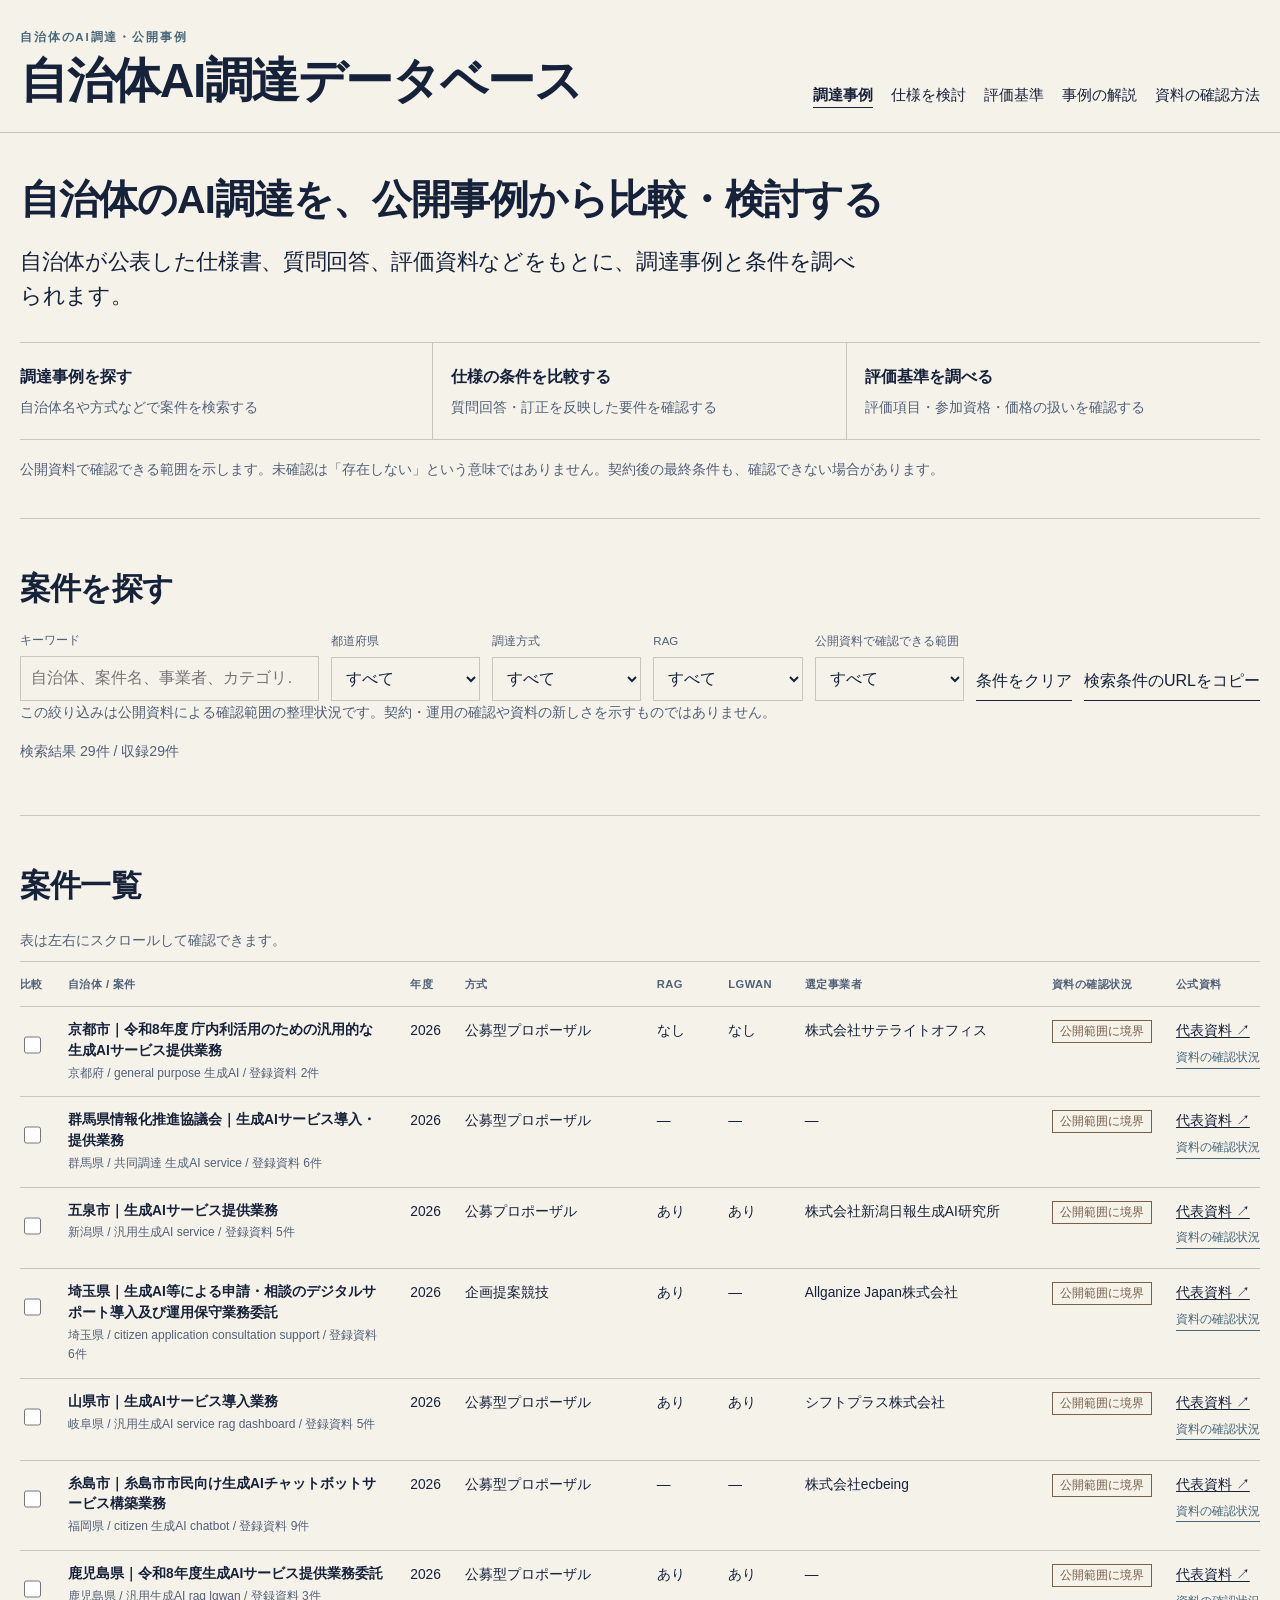
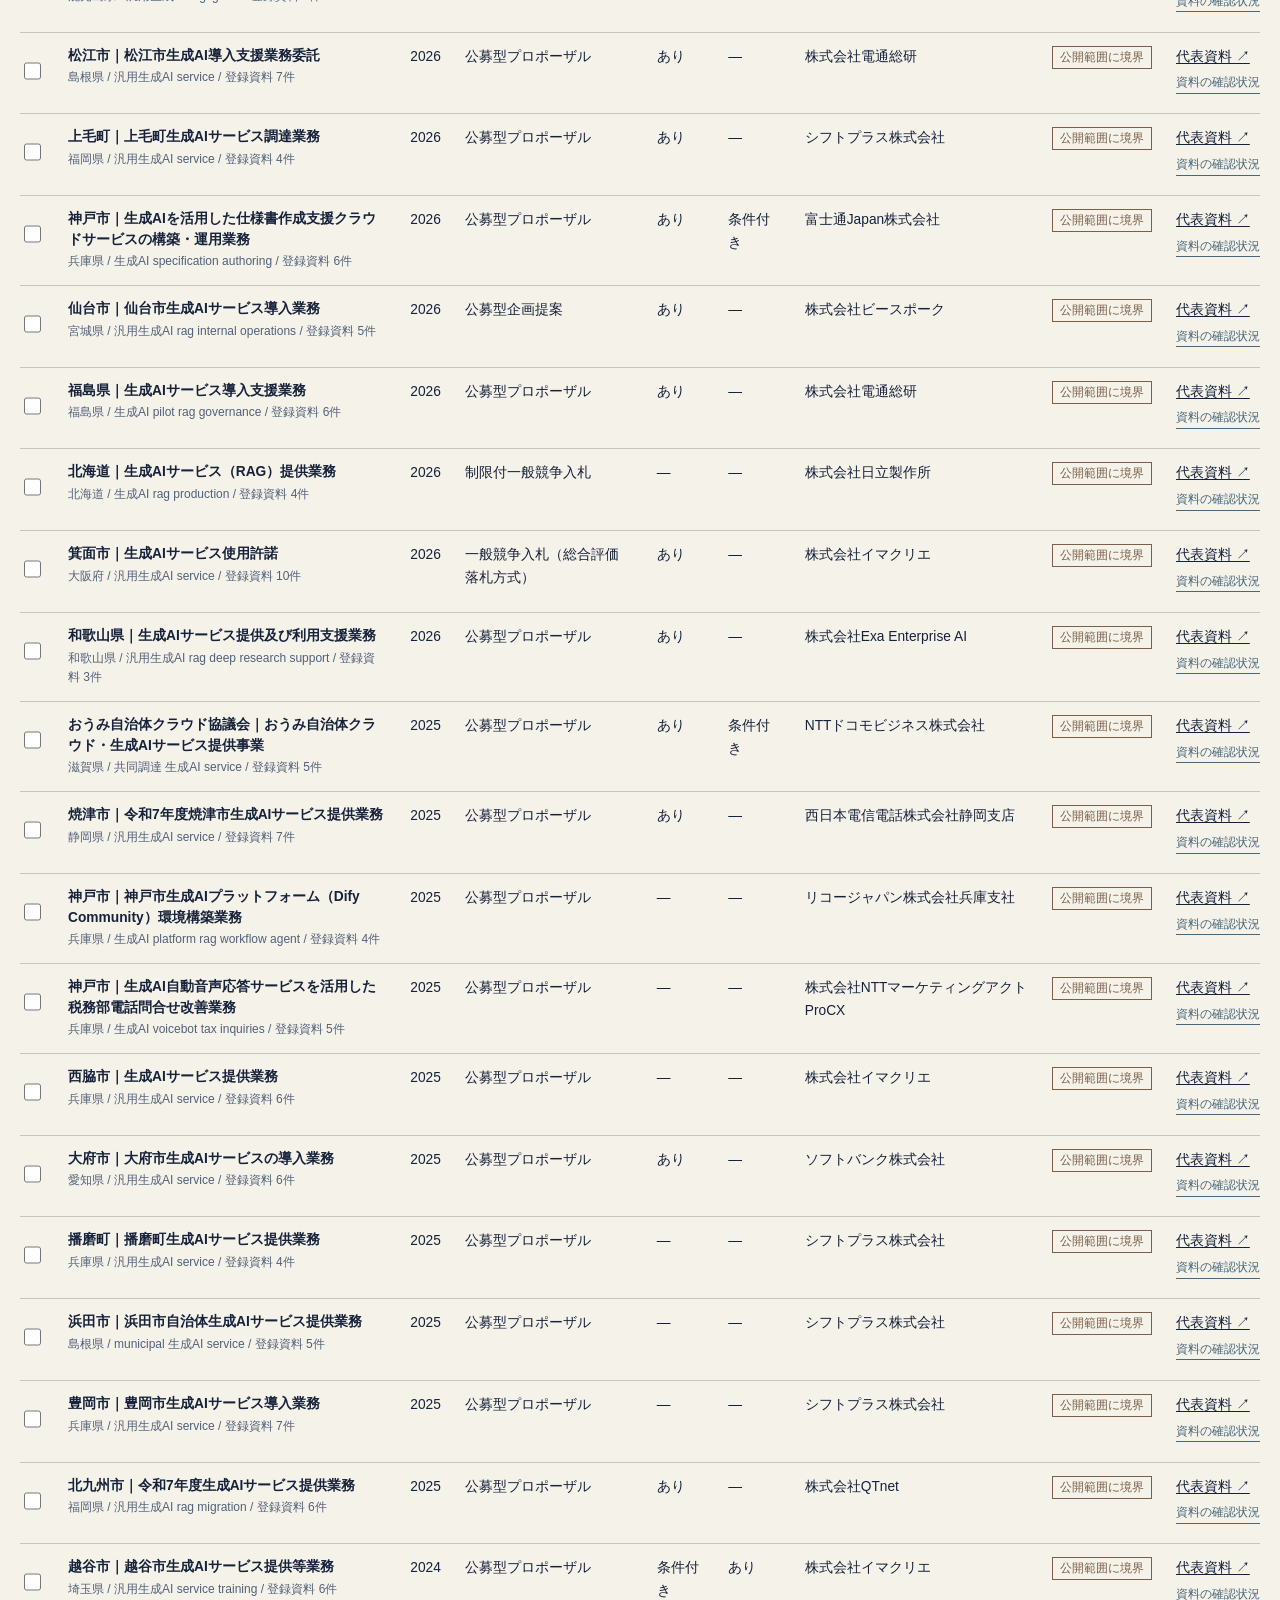
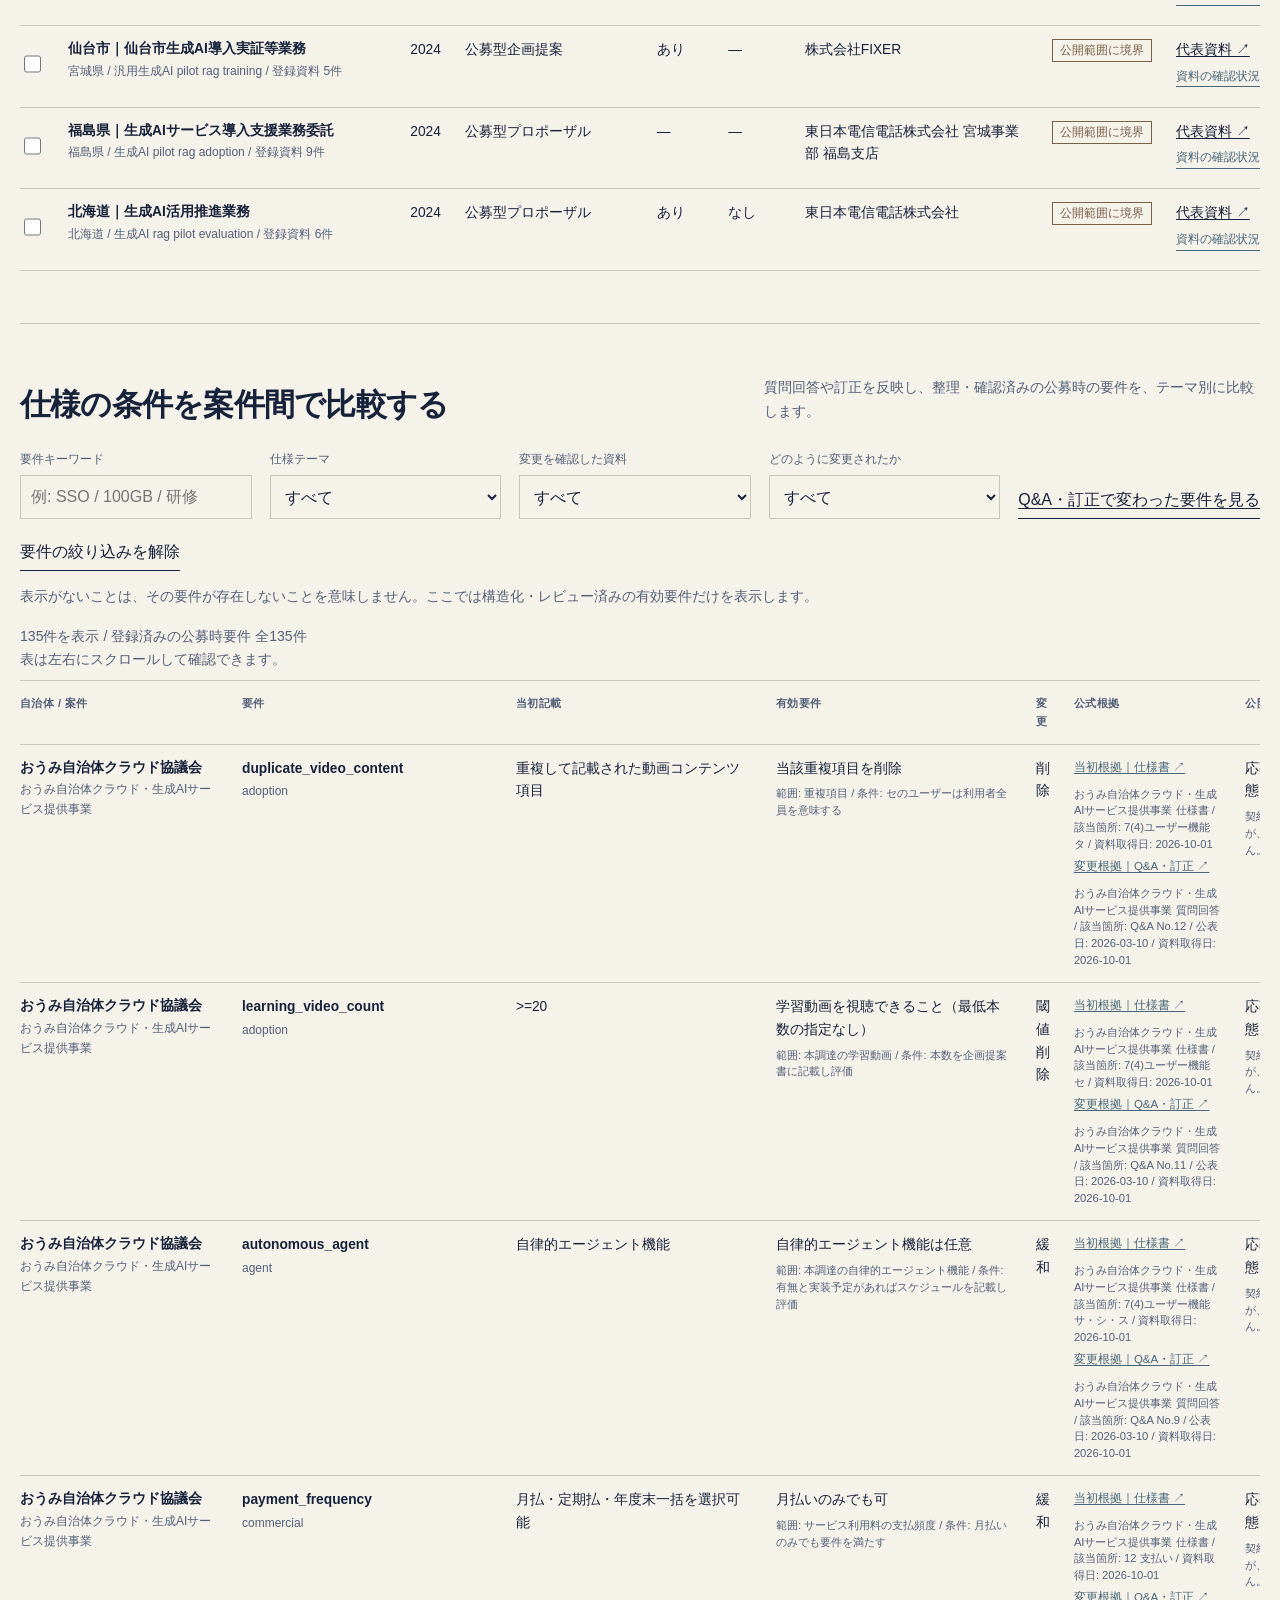
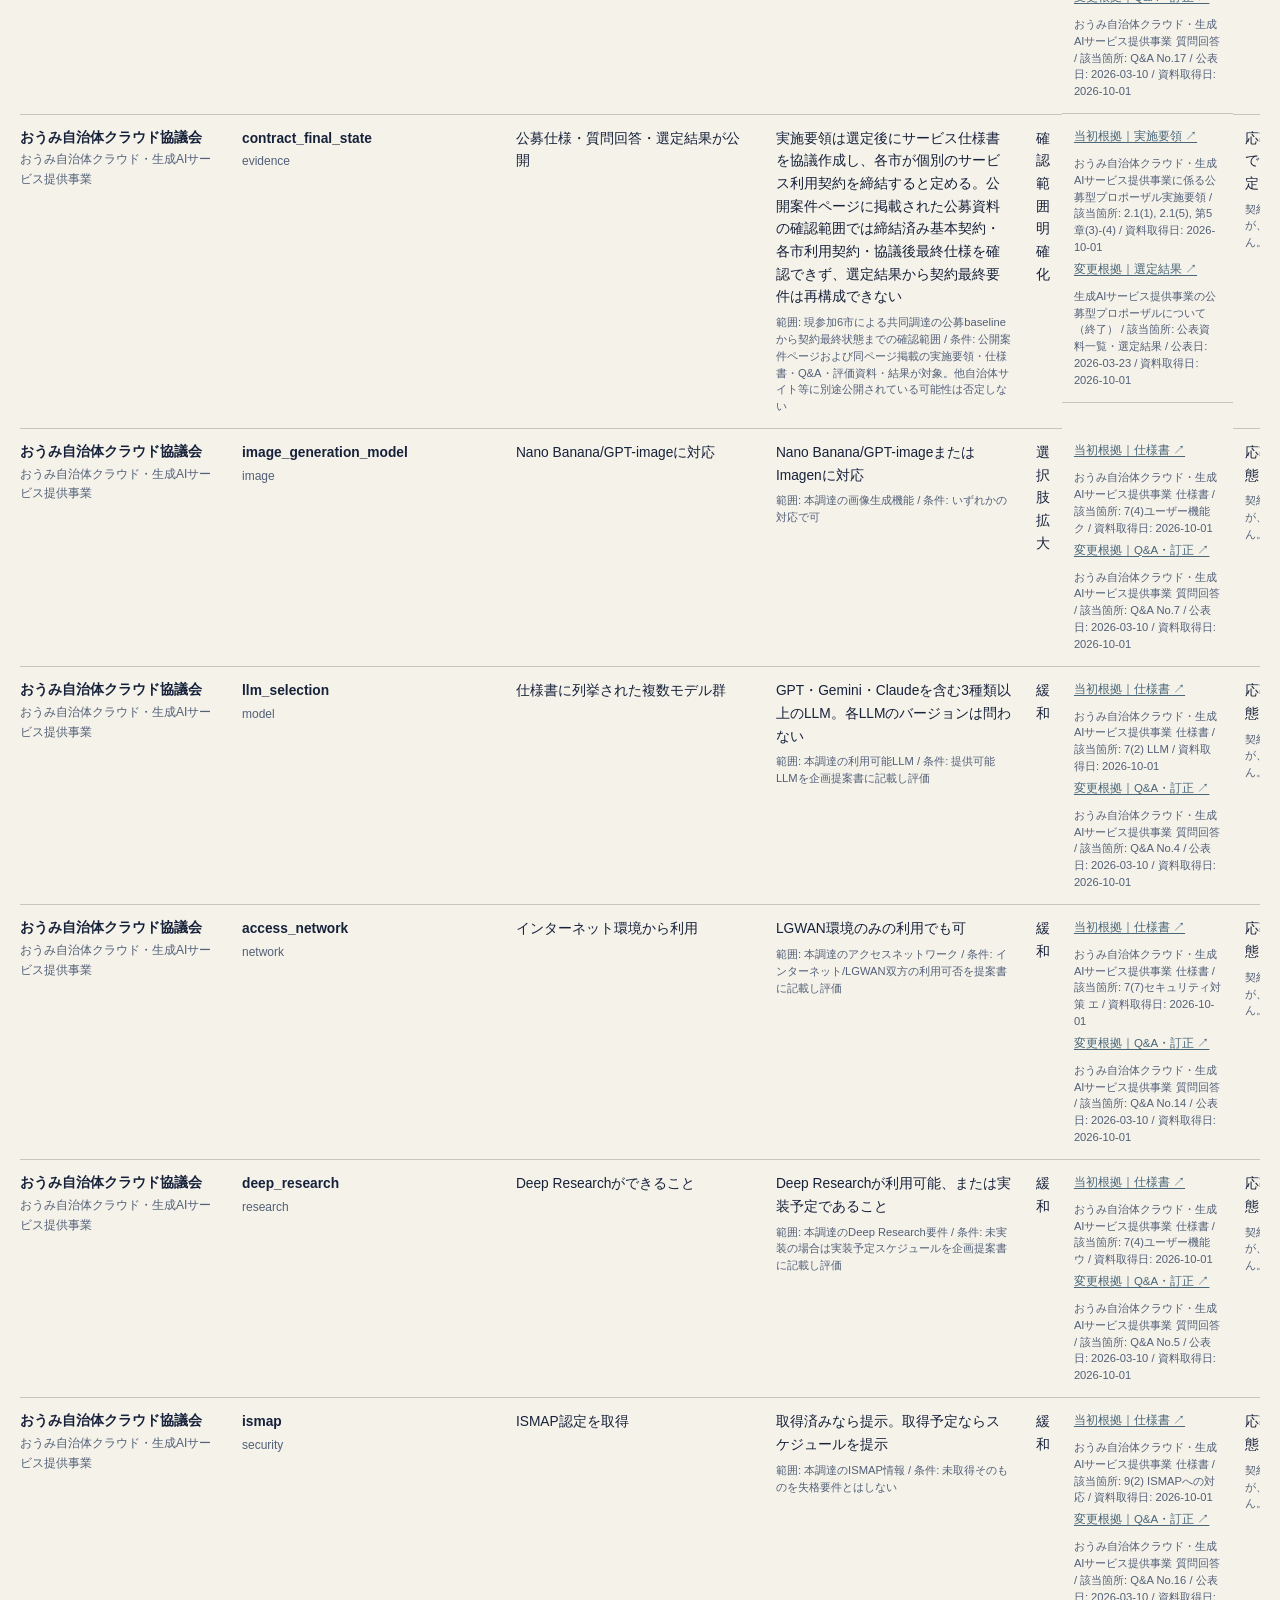
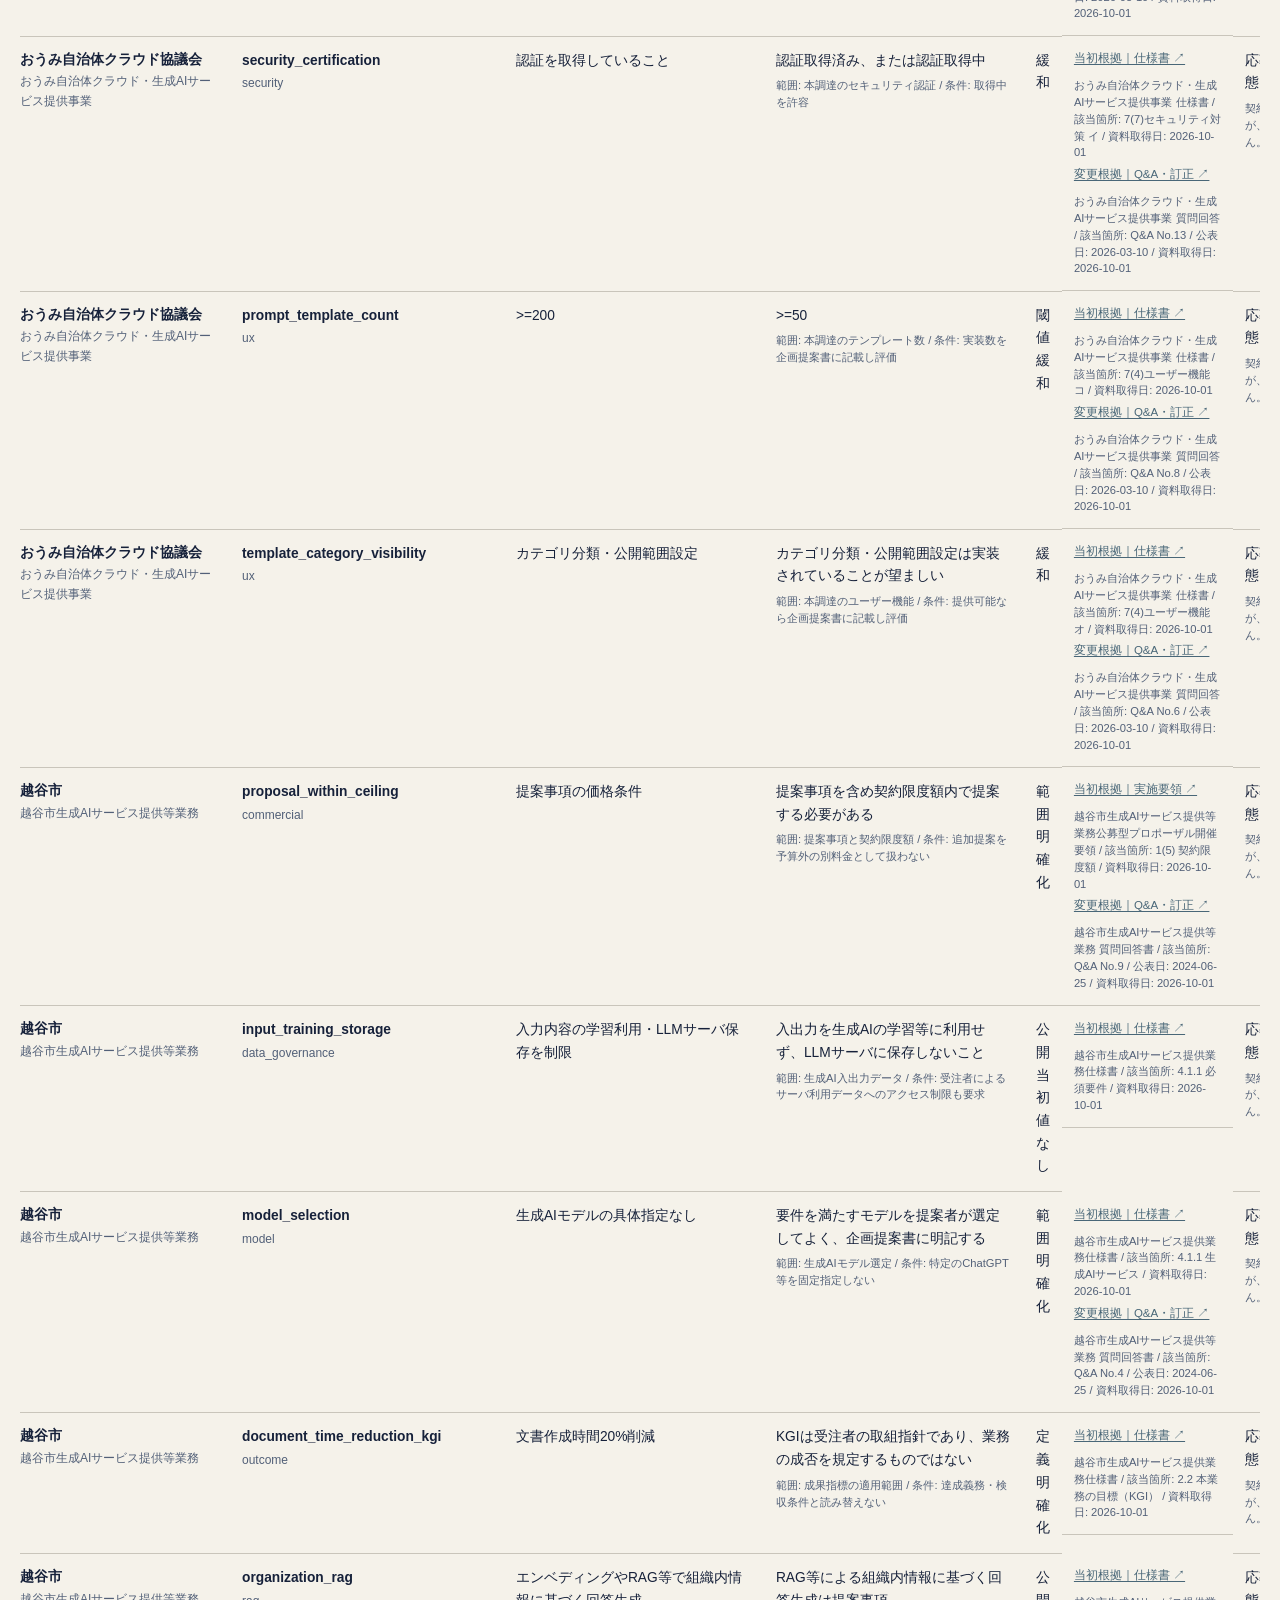
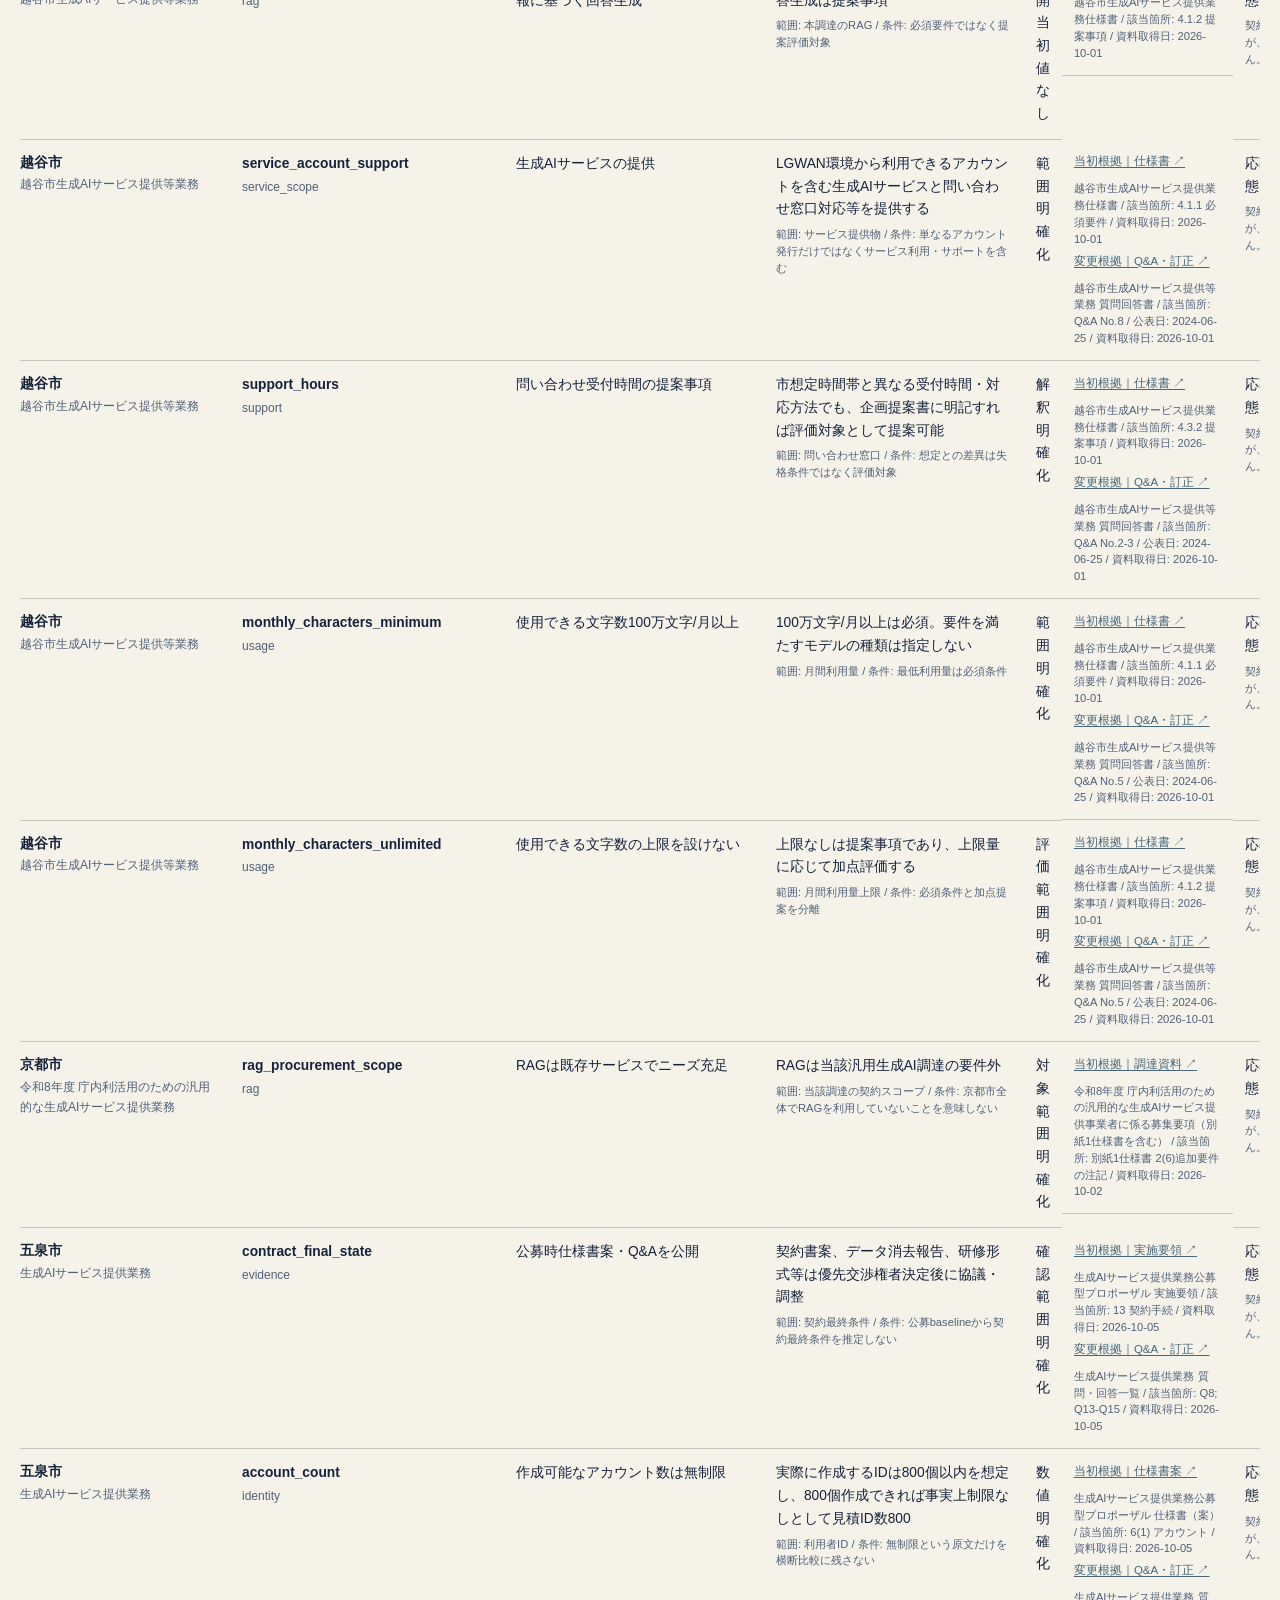
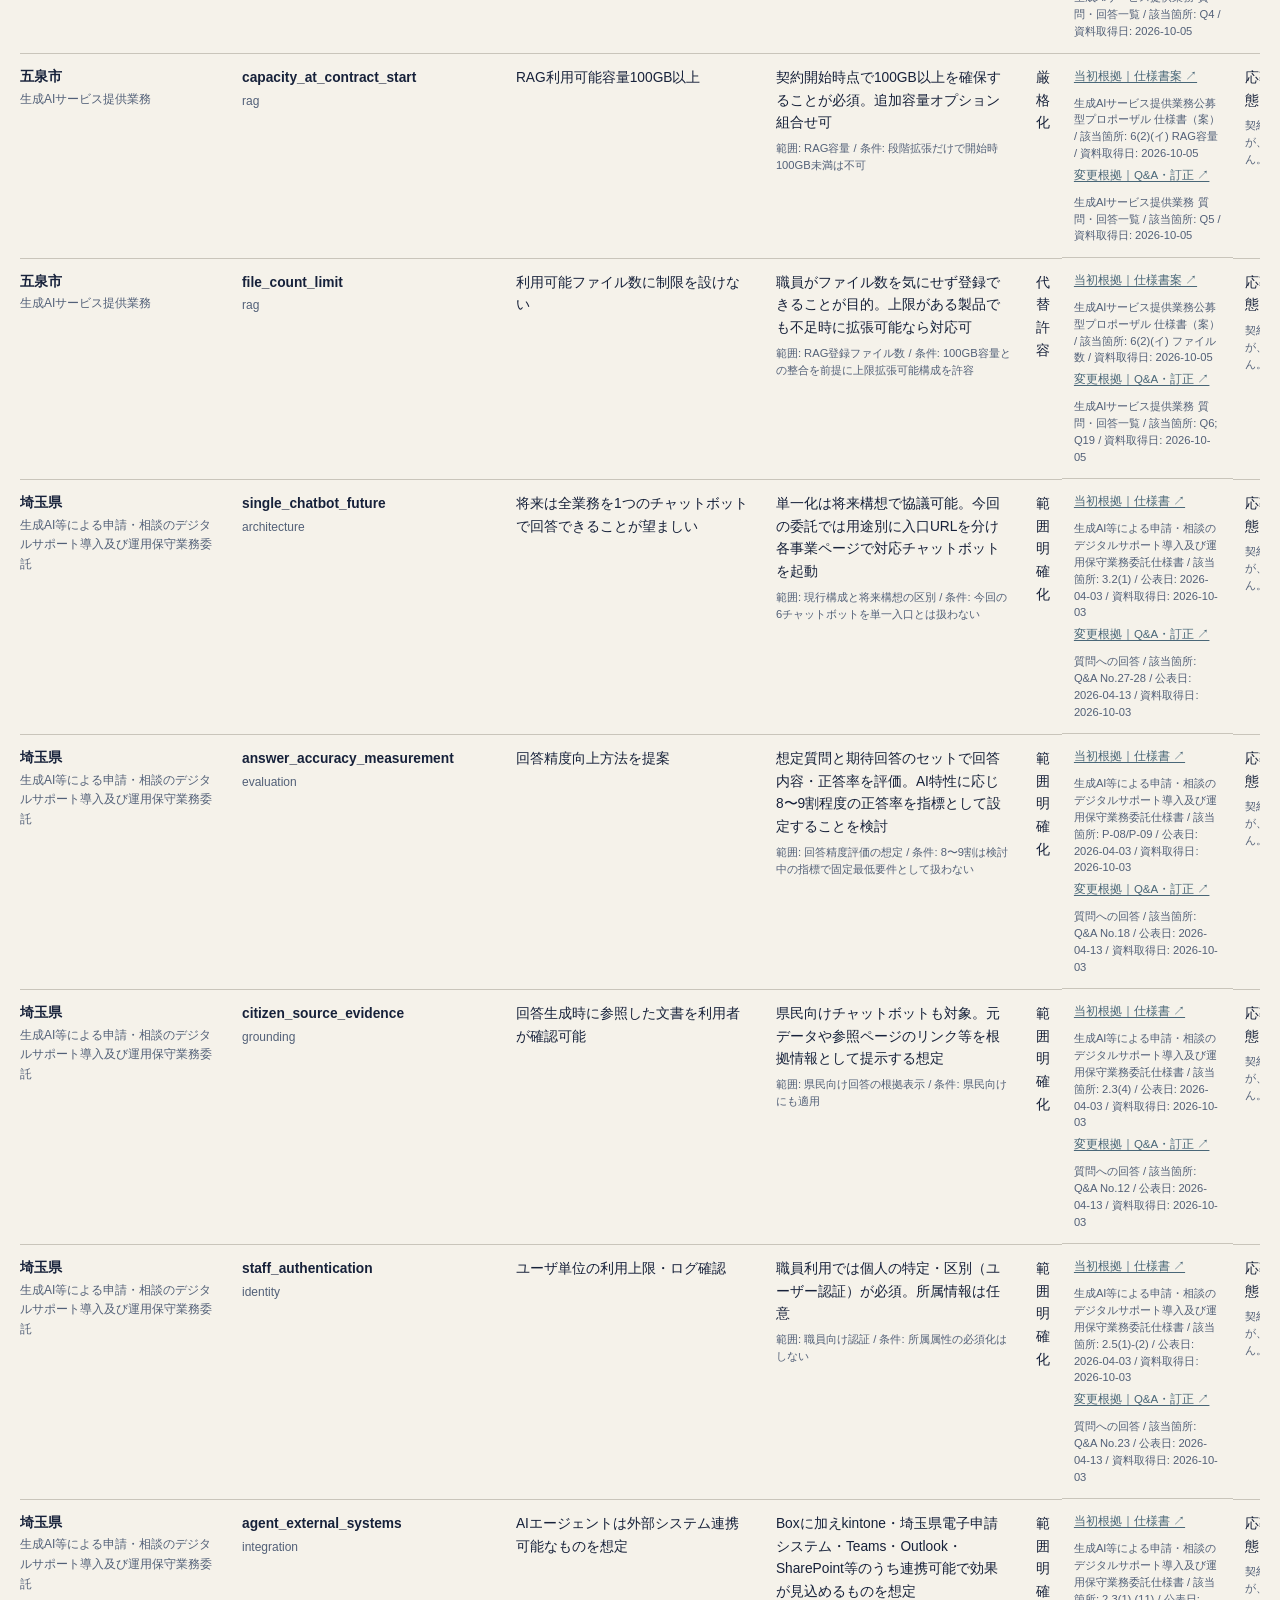
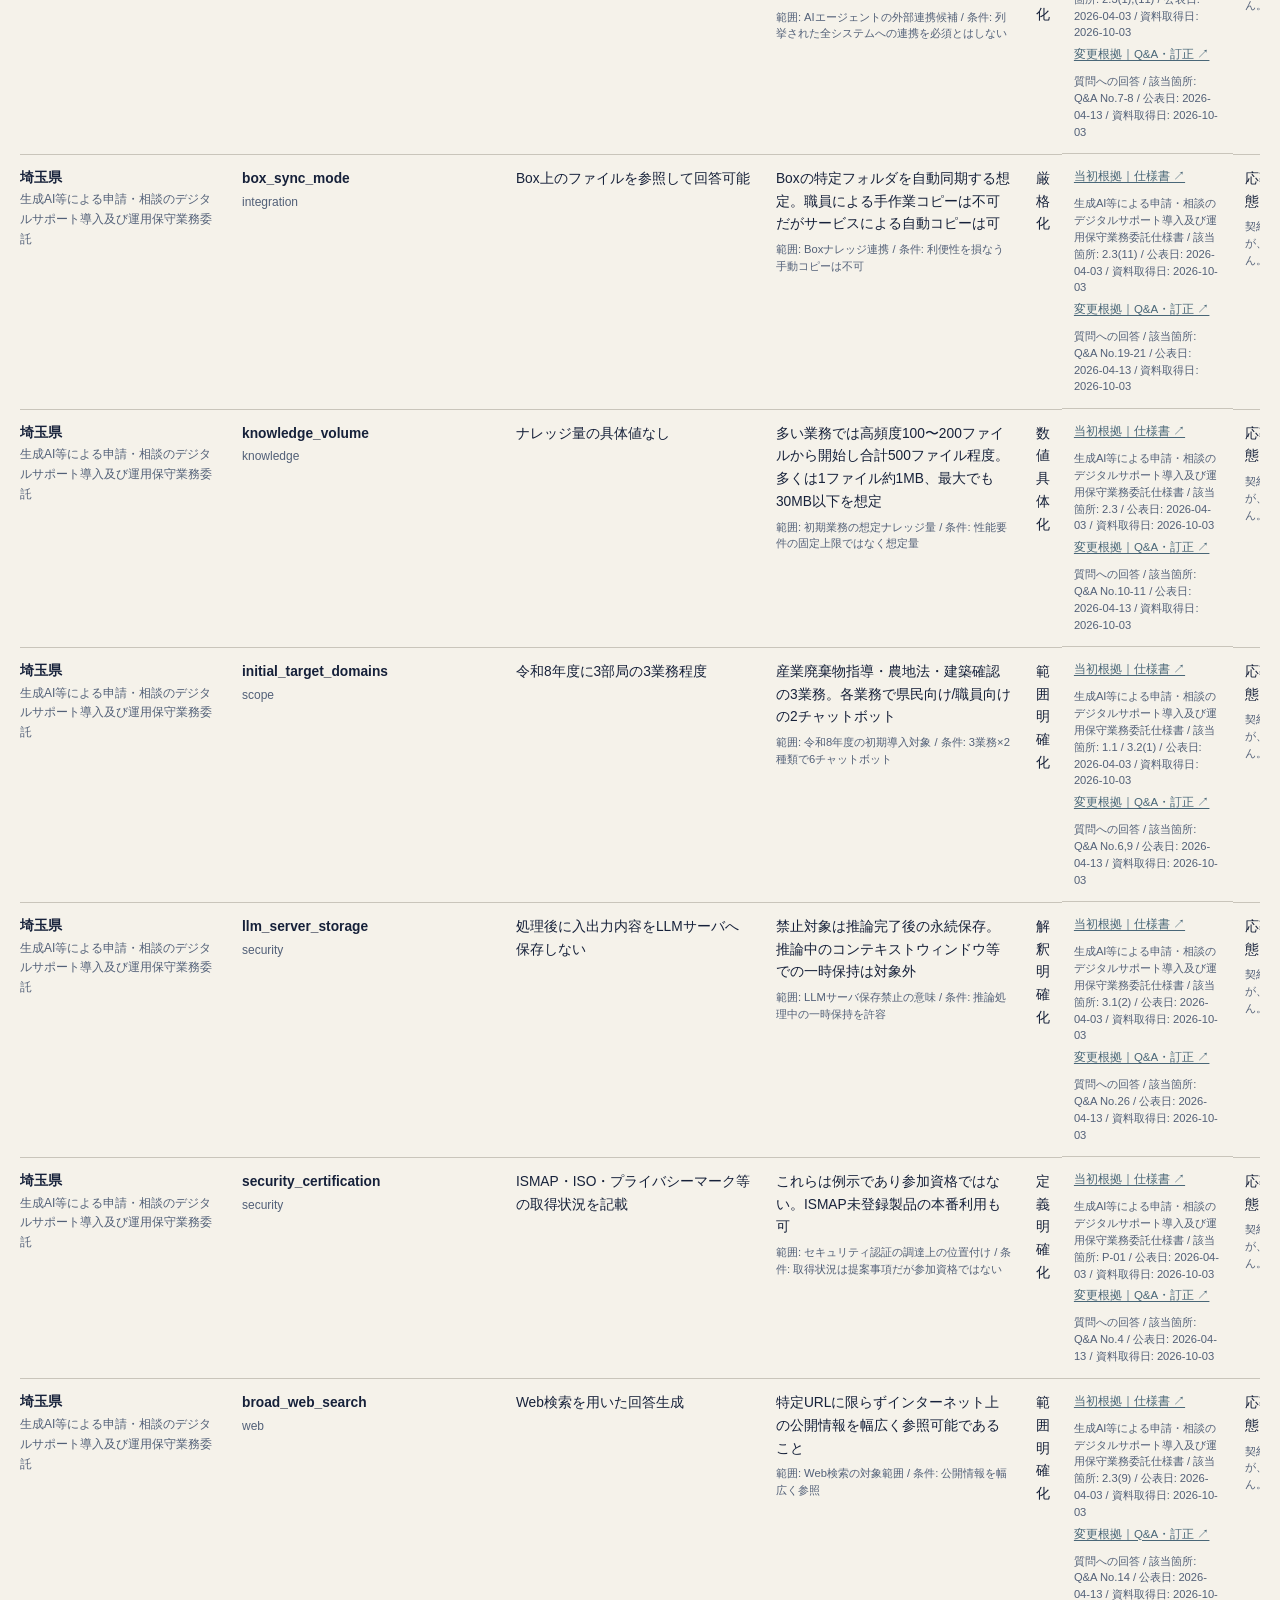
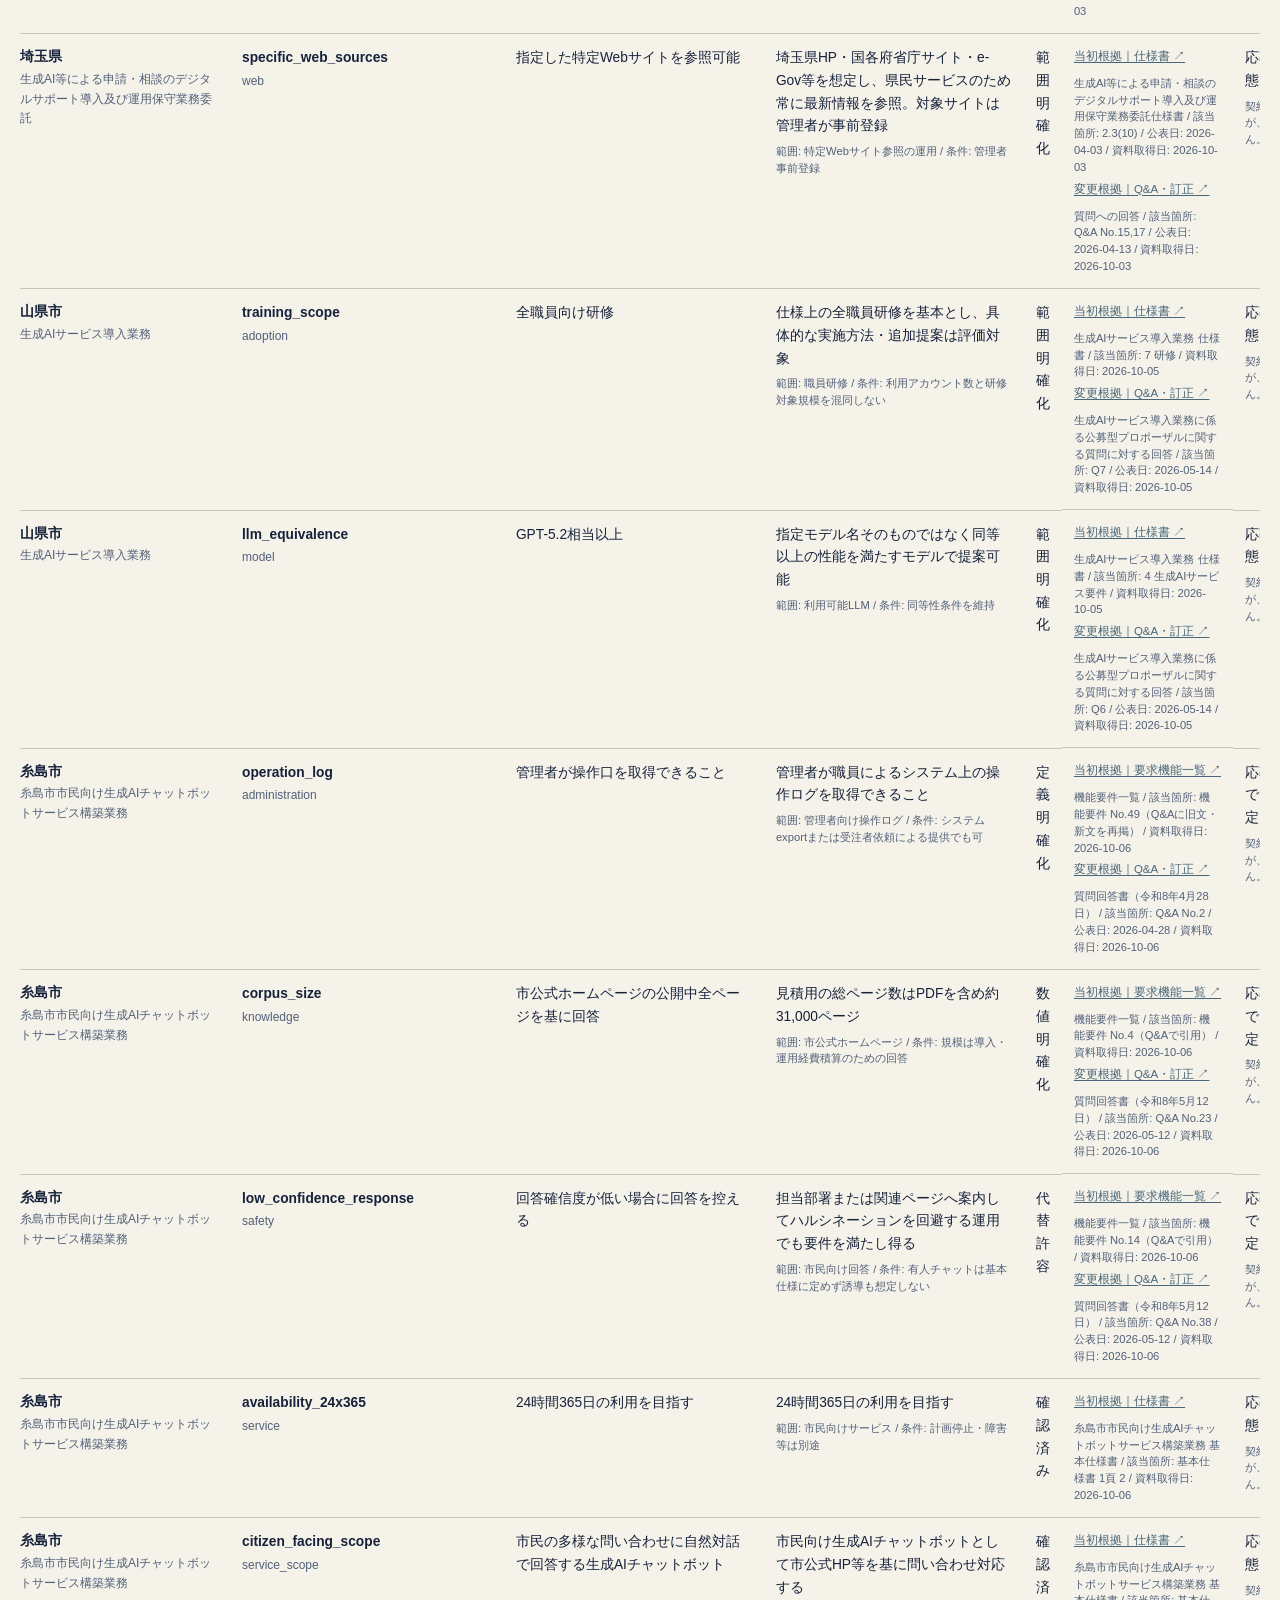
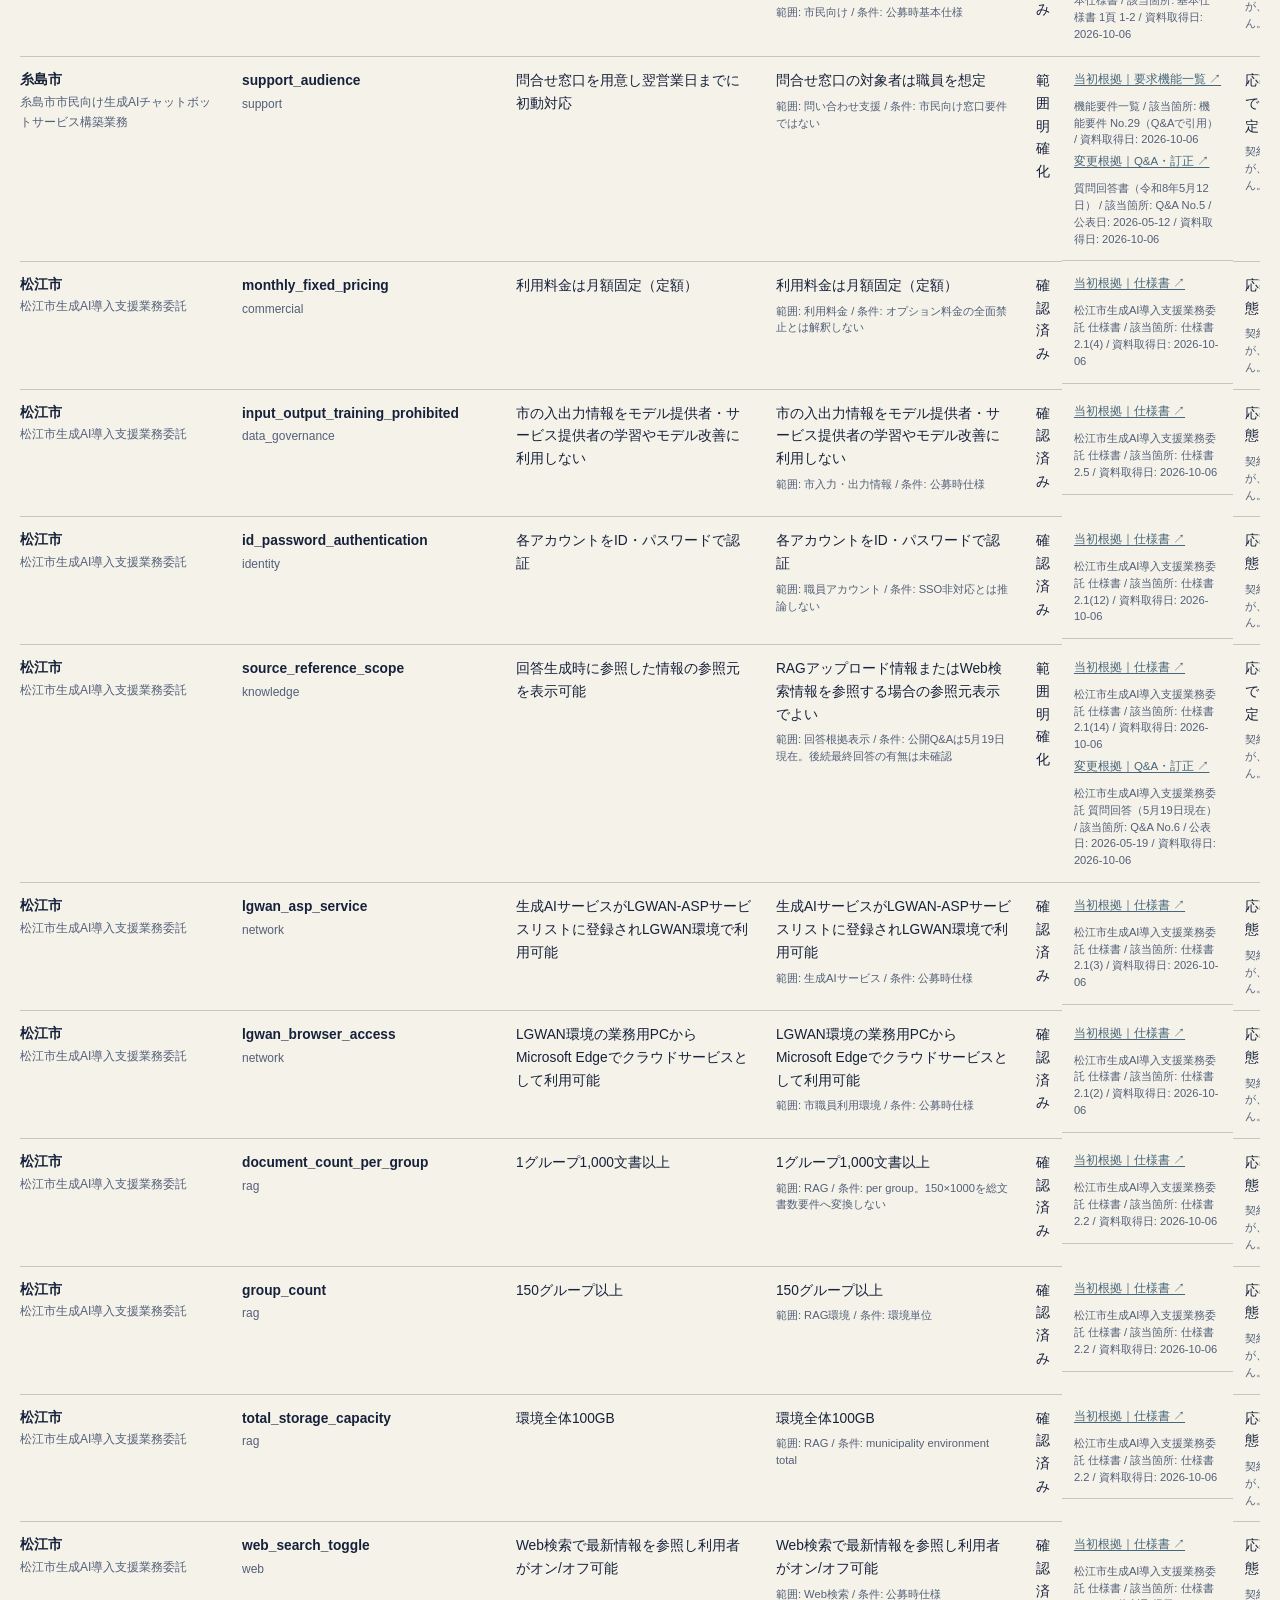
==== commit 2b17316d: "Harden public site comprehension and regression: index.html" ====
--- a/index.html
+++ b/index.html
@@ -6,7 +6,7 @@
   <meta name="description" content="自治体が公開したAI調達の仕様書、質問回答、評価資料をもとに、案件・仕様条件・評価基準を探して比較できます。">
   <meta name="google-site-verification" content="b9nfpuA9jwHYTec0Rx6jx1EAxkTrDSkCnbPI2Vc4df8" />
   <meta property="og:title" content="自治体AI調達データベース | Public Sector AI Procurement Japan">
-  <meta property="og:description" content="日本の自治体による生成AI調達を、公式一次資料に基づいて検索・比較する公開データベース。">
+  <meta property="og:description" content="自治体の公開資料から、AI調達の案件・公募時の仕様条件・評価基準を探して比較できます。契約後の最終条件とは限りません。">
   <meta property="og:type" content="website">
   <meta property="og:site_name" content="Public Sector AI Procurement Japan">
   <meta property="og:url" content="https://josh-temple.github.io/public-sector-ai-procurement-japan/">
@@ -74,18 +74,20 @@
           </select>
         </label>
         <label>
-          <span>資料の確認状況</span>
+          <span>公開資料で確認できる範囲</span>
           <select id="evidence">
             <option value="">すべて</option>
-            <option value="assessed">監査あり</option>
-            <option value="publicly_bounded">公開範囲に境界あり</option>
-            <option value="not_assessed">未監査</option>
+            <option value="assessed">確認範囲を評価済み</option>
+            <option value="publicly_bounded">公開資料だけでは確認できない範囲あり</option>
+            <option value="not_assessed">確認範囲は未評価</option>
           </select>
         </label>
         <button id="reset" class="text-button" type="button">条件をクリア</button>
         <button id="share-filter-url" class="text-button" type="button">検索条件のURLをコピー</button>
       </div>
+      <p class="scope-note">この絞り込みは公開資料による確認範囲の整理状況です。契約・運用の確認や資料の新しさを示すものではありません。</p>
       <p id="result-count" class="result-count" aria-live="polite"></p>
+      <p id="search-empty" class="scope-note" hidden>検索条件に一致する案件はありません。検索語を変えるか「条件をクリア」を押してください。未収録の案件が存在しないという意味ではありません。</p>
     </section>
 
     <section class="results shell" aria-labelledby="results-heading">
@@ -171,9 +173,11 @@
           </select>
         </label>
         <a class="text-button requirement-qa-link" href="?amended=qa#requirement-explorer">Q&A・訂正で変わった要件を見る</a>
+        <button id="reset-requirement" class="text-button" type="button">要件の絞り込みを解除</button>
       </div>
       <p class="scope-note">表示がないことは、その要件が存在しないことを意味しません。ここでは構造化・レビュー済みの有効要件だけを表示します。</p>
       <p id="requirement-result-count" class="result-count" aria-live="polite"></p>
+      <p id="requirement-empty" class="scope-note" hidden>選択した条件に一致する登録済み要件はありません。要件の絞り込みを解除して確認できます。公式資料に要件がないことを意味しません。</p>
       <p class="scroll-hint">表は左右にスクロールして確認できます。</p>
       <div class="table-wrap" tabindex="0" aria-label="有効要件の横断比較。横スクロールできます">
         <table class="requirement-table">
@@ -357,7 +361,7 @@
         <button id="case-dialog-evidence" class="text-button" type="button">資料の確認状況と根拠を見る</button>
         <a id="case-dialog-source" class="text-button" target="_blank" rel="noreferrer">代表する公式資料 ↗</a>
       </div>
-      <p class="dialog-note">表示内容はRepositoryの構造化データから生成しています。空欄・未監査は不存在を意味しません。</p>
+      <p class="dialog-note">表示内容は公開資料を整理した登録データに基づきます。空欄や確認範囲の未評価は、資料や条件が存在しないことを意味しません。</p>
     </div>
   </dialog>
 
--- a/assets/site.css
+++ b/assets/site.css
@@ -1,7 +1,7 @@
 :root {
   --paper: #f5f2ea;
   --ink: #16213a;
-  --muted: #667085;
+  --muted: #526078;
   --line: #c9c5bb;
   --accent: #496778;
   --soft: #e6e2d8;
@@ -32,12 +32,12 @@
 h3 { margin-bottom: 0.35rem; font-size: 1rem; }
 .eyebrow { margin-bottom: 0.45rem; color: var(--accent); font-size: 0.72rem; letter-spacing: 0.16em; font-weight: 700; }
 .repo-link { white-space: nowrap; font-size: 0.88rem; }
-.site-nav { display: flex; flex-wrap: wrap; justify-content: flex-end; gap: 8px 18px; align-items: center; font-size: .82rem; }
+.site-nav { display: flex; flex-wrap: wrap; justify-content: flex-end; gap: 8px 18px; align-items: center; font-size: .91rem; }
 .site-nav a { white-space: nowrap; text-decoration: none; }
 .site-nav a:hover { text-decoration: underline; text-underline-offset: .2em; }
 .site-nav a[aria-current="page"] { font-weight: 700; border-bottom: 1px solid currentColor; }
-.hero { padding: 72px 0 58px; }
-.hero-copy { max-width: 790px; font-size: clamp(1.2rem, 2.2vw, 1.7rem); line-height: 1.55; letter-spacing: -0.015em; }
+.hero { padding: 40px 0 22px; }
+.hero-copy { max-width: 850px; font-size: clamp(1.05rem, 1.8vw, 1.35rem); line-height: 1.6; letter-spacing: -0.015em; }
 .metrics { display: grid; grid-template-columns: repeat(4, minmax(0, 1fr)); gap: 0; margin: 48px 0 20px; border-top: 1px solid var(--line); border-bottom: 1px solid var(--line); }
 .metrics div { padding: 18px 20px 20px 0; border-right: 1px solid var(--line); }
 .metrics div + div { padding-left: 20px; }
@@ -315,3 +315,35 @@
   .evaluation-evidence { grid-template-columns: 1fr; gap: 5px; }
   .evaluation-role, .evaluation-evidence h3, .evaluation-case, .evaluation-score, .evaluation-boundary, .evaluation-change, .evaluation-evidence-links { grid-column: 1; grid-row: auto; }
 }
+
+/* Main tasks are shown before research/management summaries. */
+.hero-title { max-width: 980px; font-size: clamp(1.65rem, 3.1vw, 2.7rem); line-height: 1.35; margin-bottom: 18px; }
+.primary-actions { display: grid; grid-template-columns: repeat(3, minmax(0, 1fr)); gap: 0; border-top: 1px solid var(--line); border-bottom: 1px solid var(--line); margin: 28px 0 18px; }
+.primary-actions a { display: flex; flex-direction: column; gap: 6px; min-width: 0; padding: 20px 18px; text-decoration: none; border-right: 1px solid var(--line); }
+.primary-actions a:first-child { padding-left: 0; }
+.primary-actions a:last-child { border-right: 0; }
+.primary-actions a:hover strong, .primary-actions a:focus-visible strong { text-decoration: underline; }
+.primary-actions strong { font-size: 1.02rem; }
+.primary-actions span { color: var(--muted); font-size: .9rem; }
+.site-overview { padding: 48px 0 70px; border-top: 1px solid var(--line); }
+.site-overview .metrics { margin-top: 20px; }
+.site-footer-links { display: flex; flex-wrap: wrap; gap: 10px 22px; padding: 14px 0 28px; font-size: .94rem; }
+.site-footer-links a[aria-current="page"] { font-weight: 700; text-decoration-thickness: 2px; }
+.scroll-hint { color: var(--muted); margin: 0 0 8px; font-size: .9rem; }
+[id] { scroll-margin-top: 16px; }
+@media (prefers-reduced-motion: reduce) { html { scroll-behavior: auto; } }
+@media (max-width: 720px) { .primary-actions { grid-template-columns: 1fr; } .primary-actions a, .primary-actions a:first-child { padding: 14px 0; border-right: 0; border-bottom: 1px solid var(--line); } .primary-actions a:last-child { border-bottom: 0; } .site-nav { font-size: .9rem; gap: 6px 14px; } .site-overview .metrics { grid-template-columns: repeat(2, minmax(0, 1fr)); } }
+@media (max-width: 390px) {
+  .shell { width: min(calc(100% - 28px), var(--max)); }
+  .header-inner { padding: 12px 0; gap: 8px; }
+  .site-header h1 { font-size: 1.25rem; line-height: 1.3; }
+  .site-nav { font-size: .86rem; gap: 4px 12px; }
+  .hero { padding: 14px 0 8px; }
+  .hero-title { font-size: 1.5rem; margin-bottom: 8px; }
+  .hero-copy { font-size: 1rem; line-height: 1.5; margin-bottom: 8px; }
+  .primary-actions { margin: 14px 0 10px; }
+  .primary-actions a, .primary-actions a:first-child { padding: 9px 0; gap: 2px; }
+  .primary-actions span { font-size: .85rem; }
+  .site-overview .metrics { grid-template-columns: 1fr; }
+  .site-overview .metrics div, .site-overview .metrics div + div { padding: 12px 0; border-right: 0; border-bottom: 1px solid var(--line); }
+}
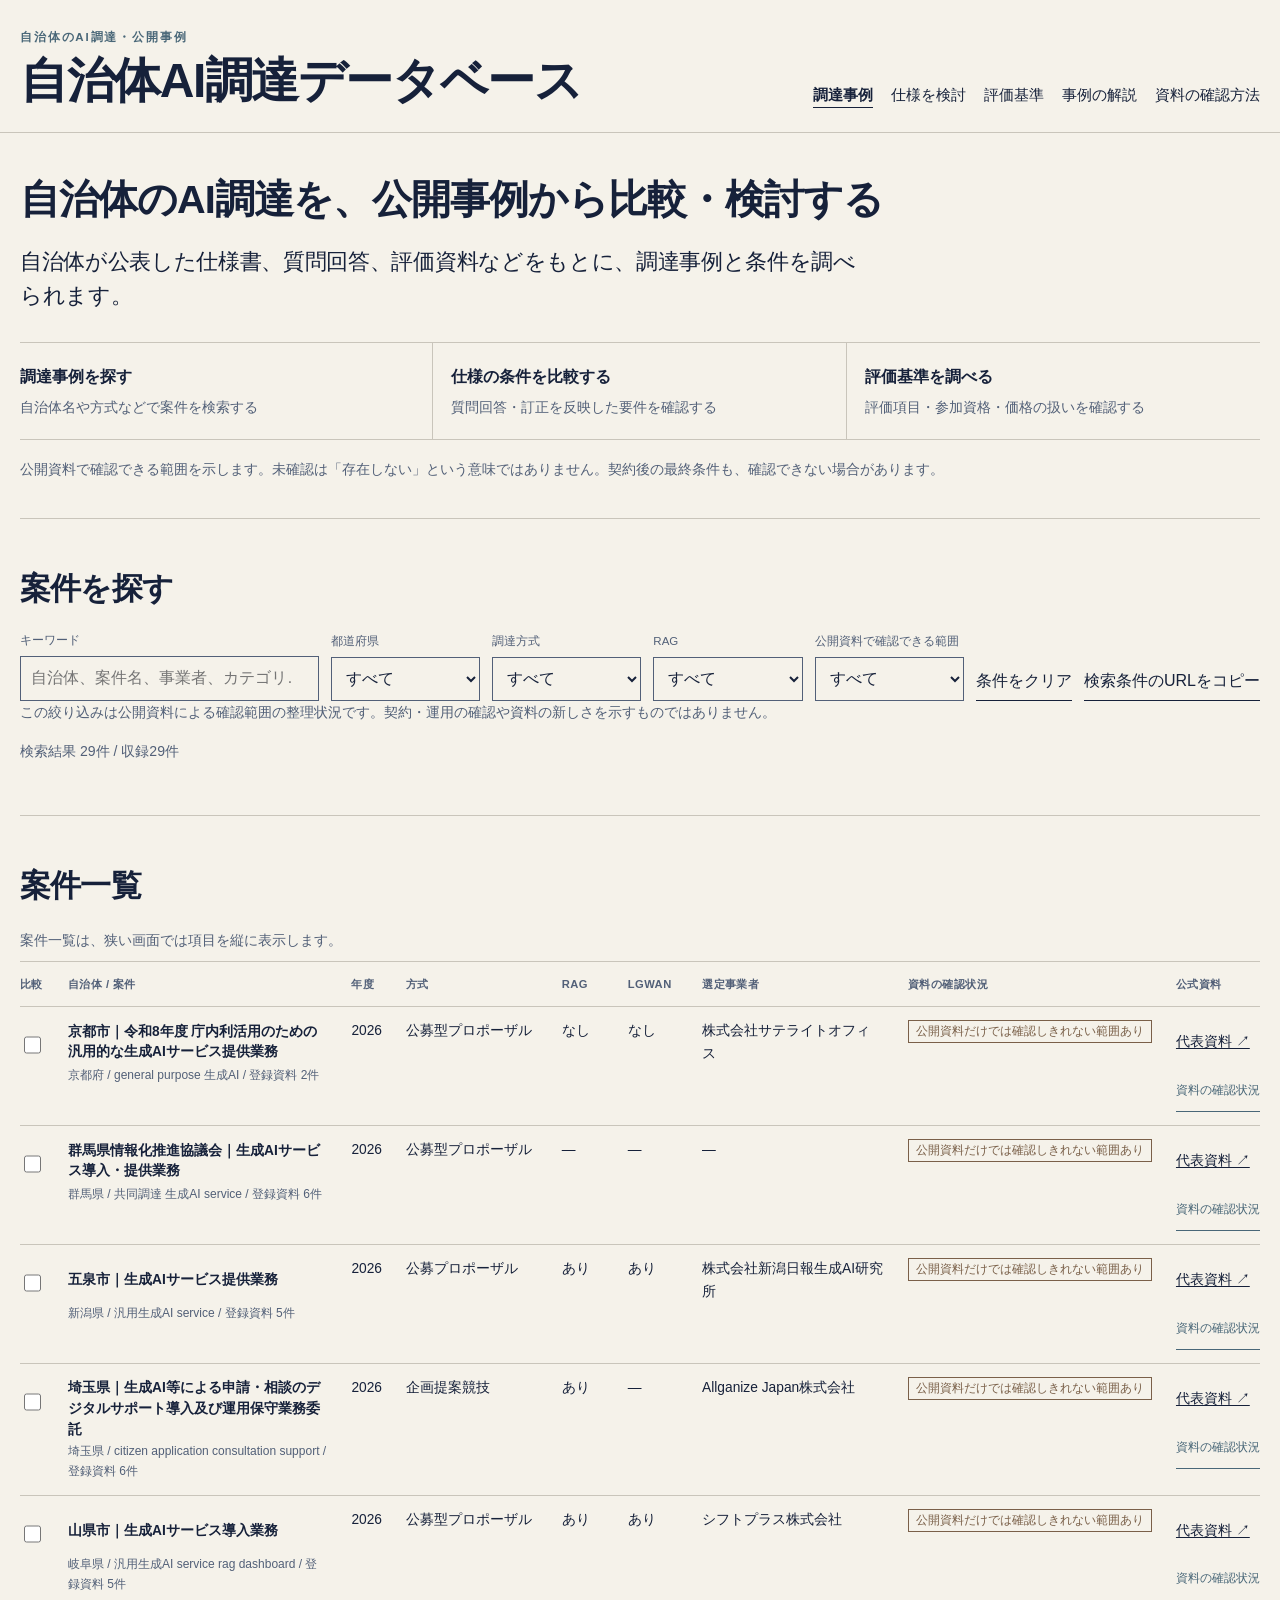
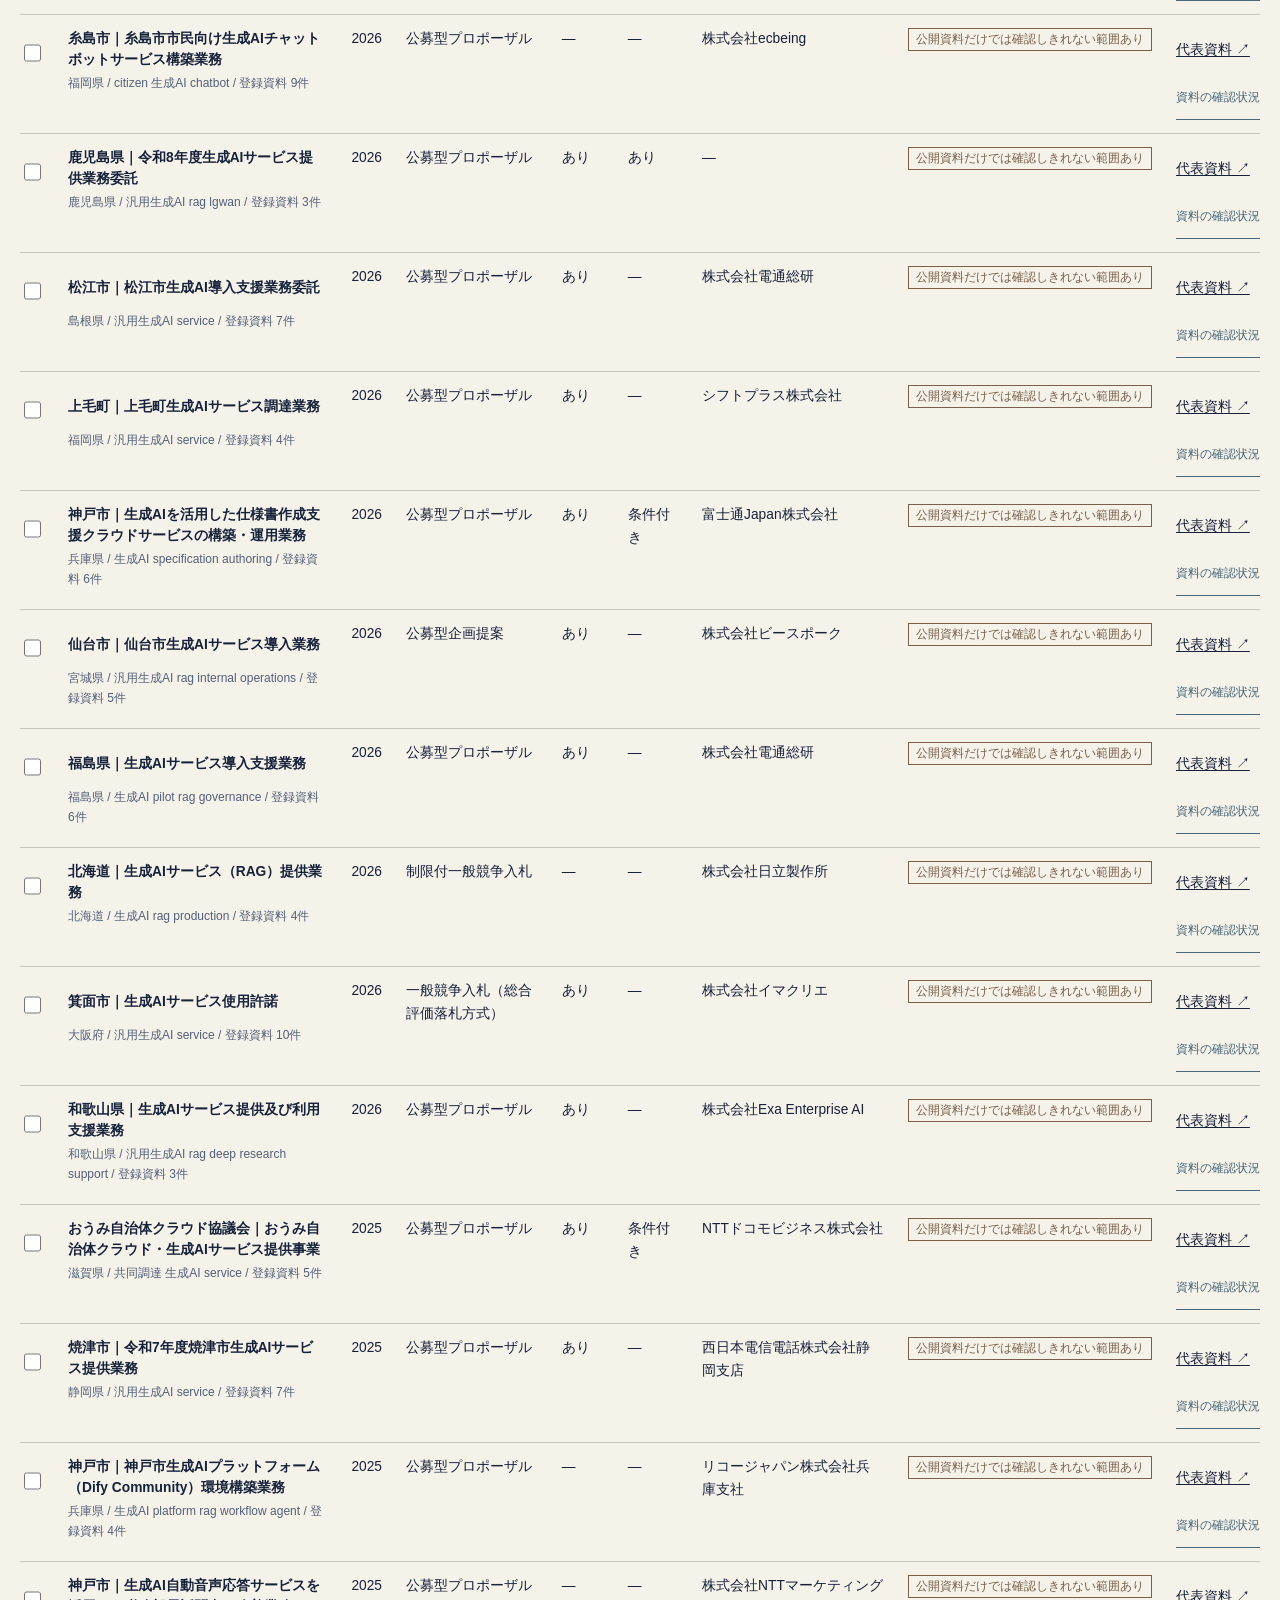
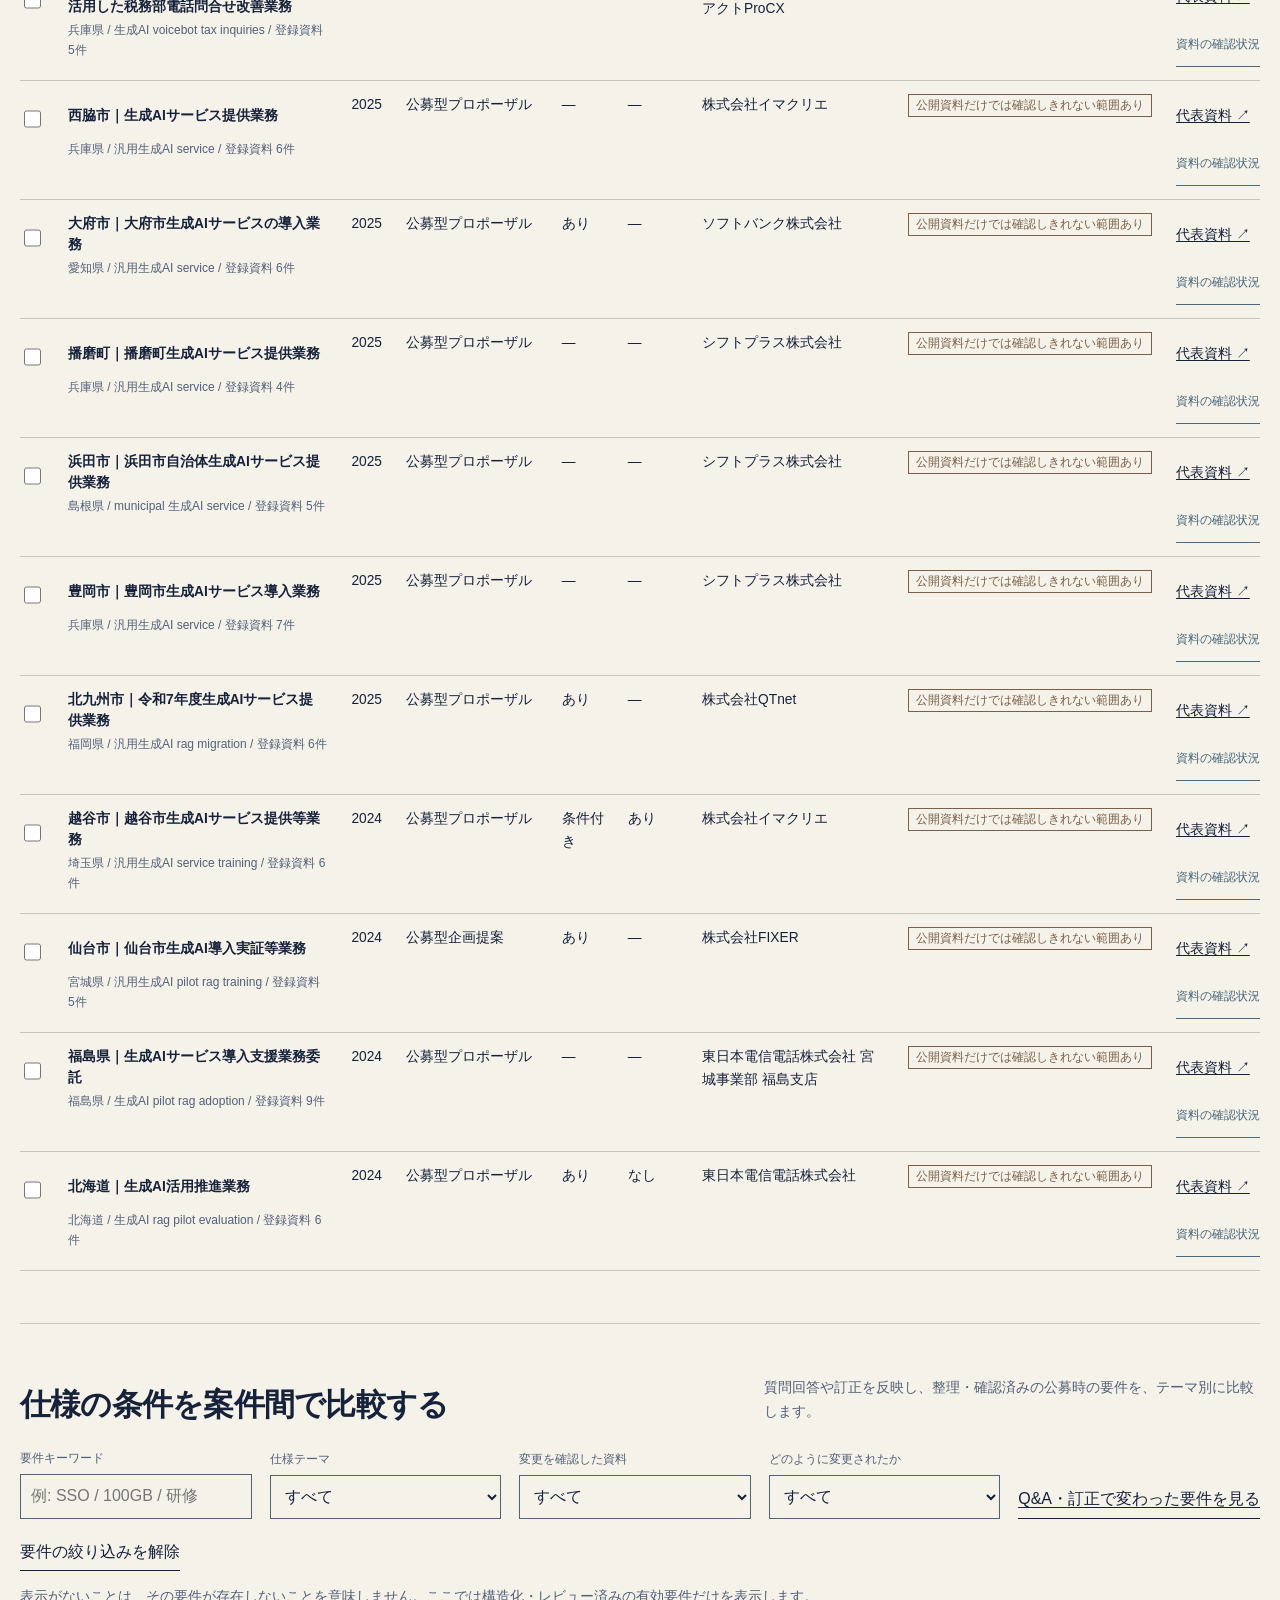
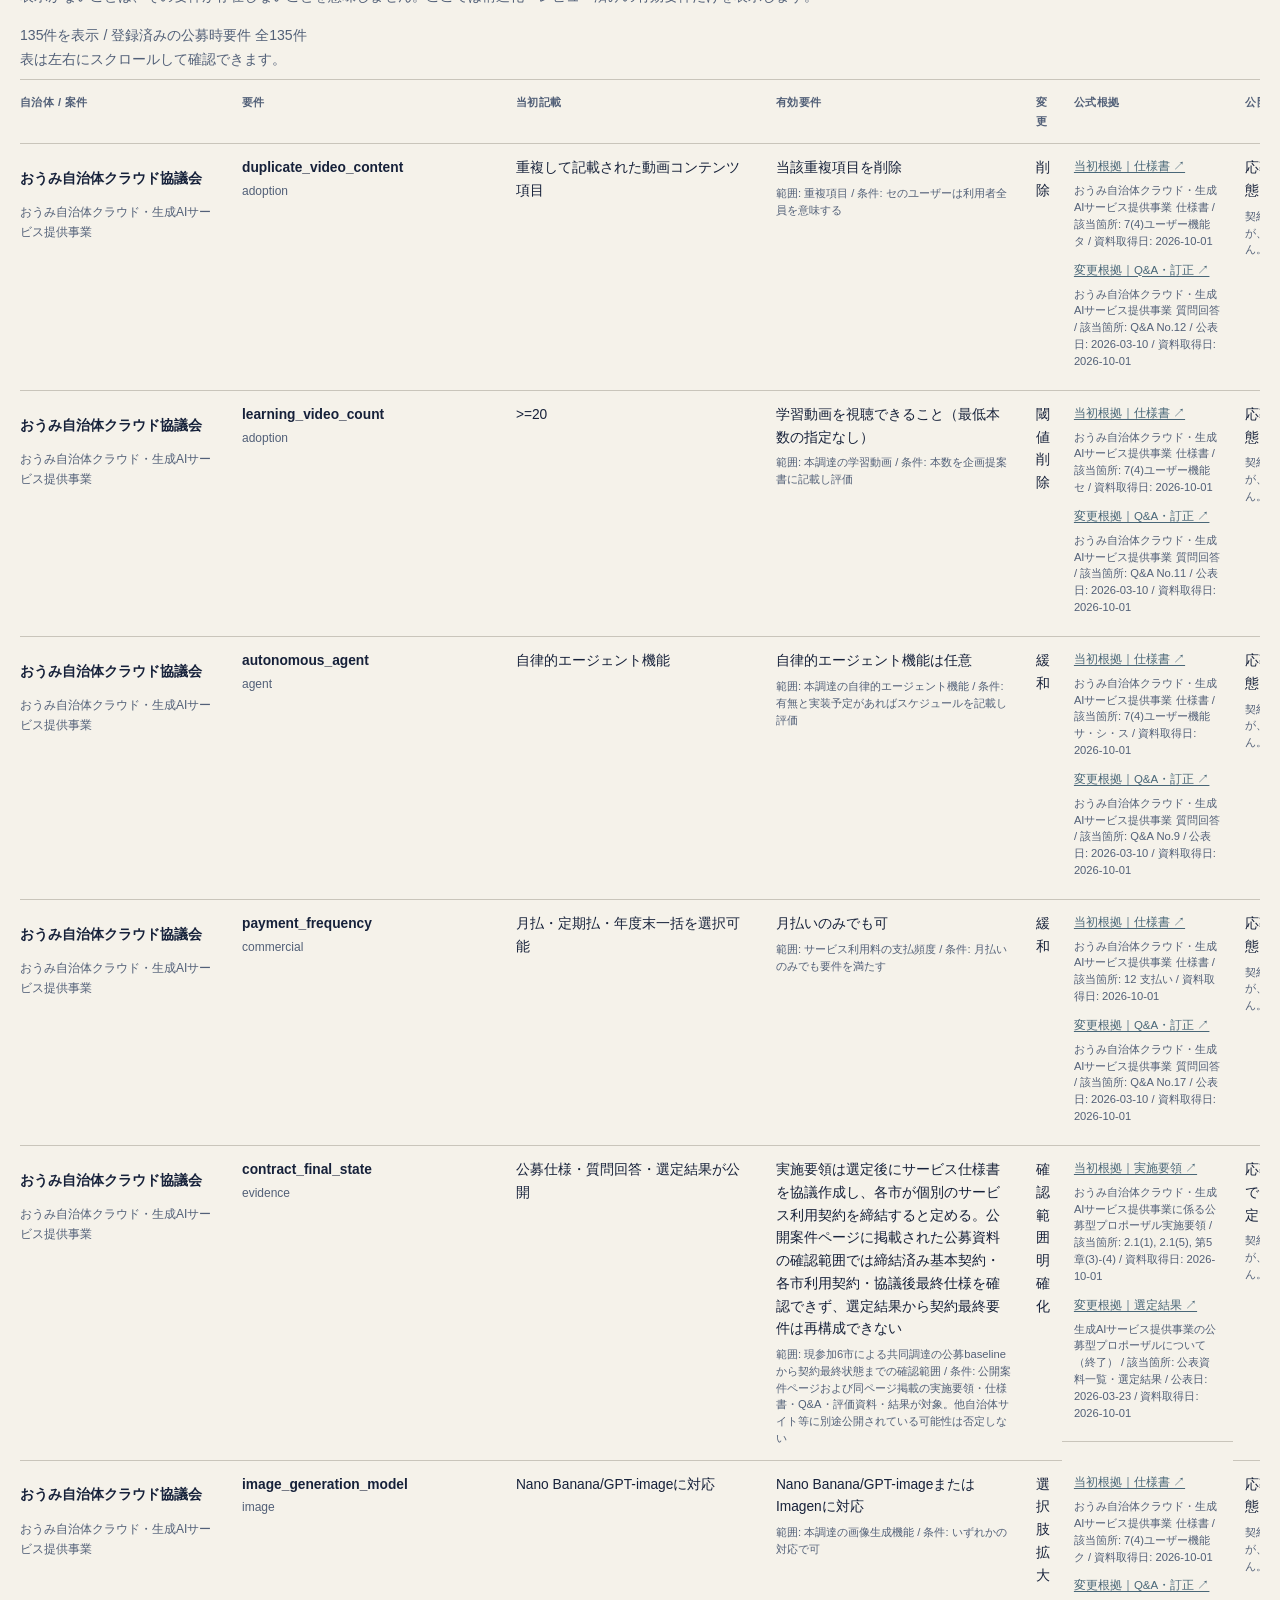
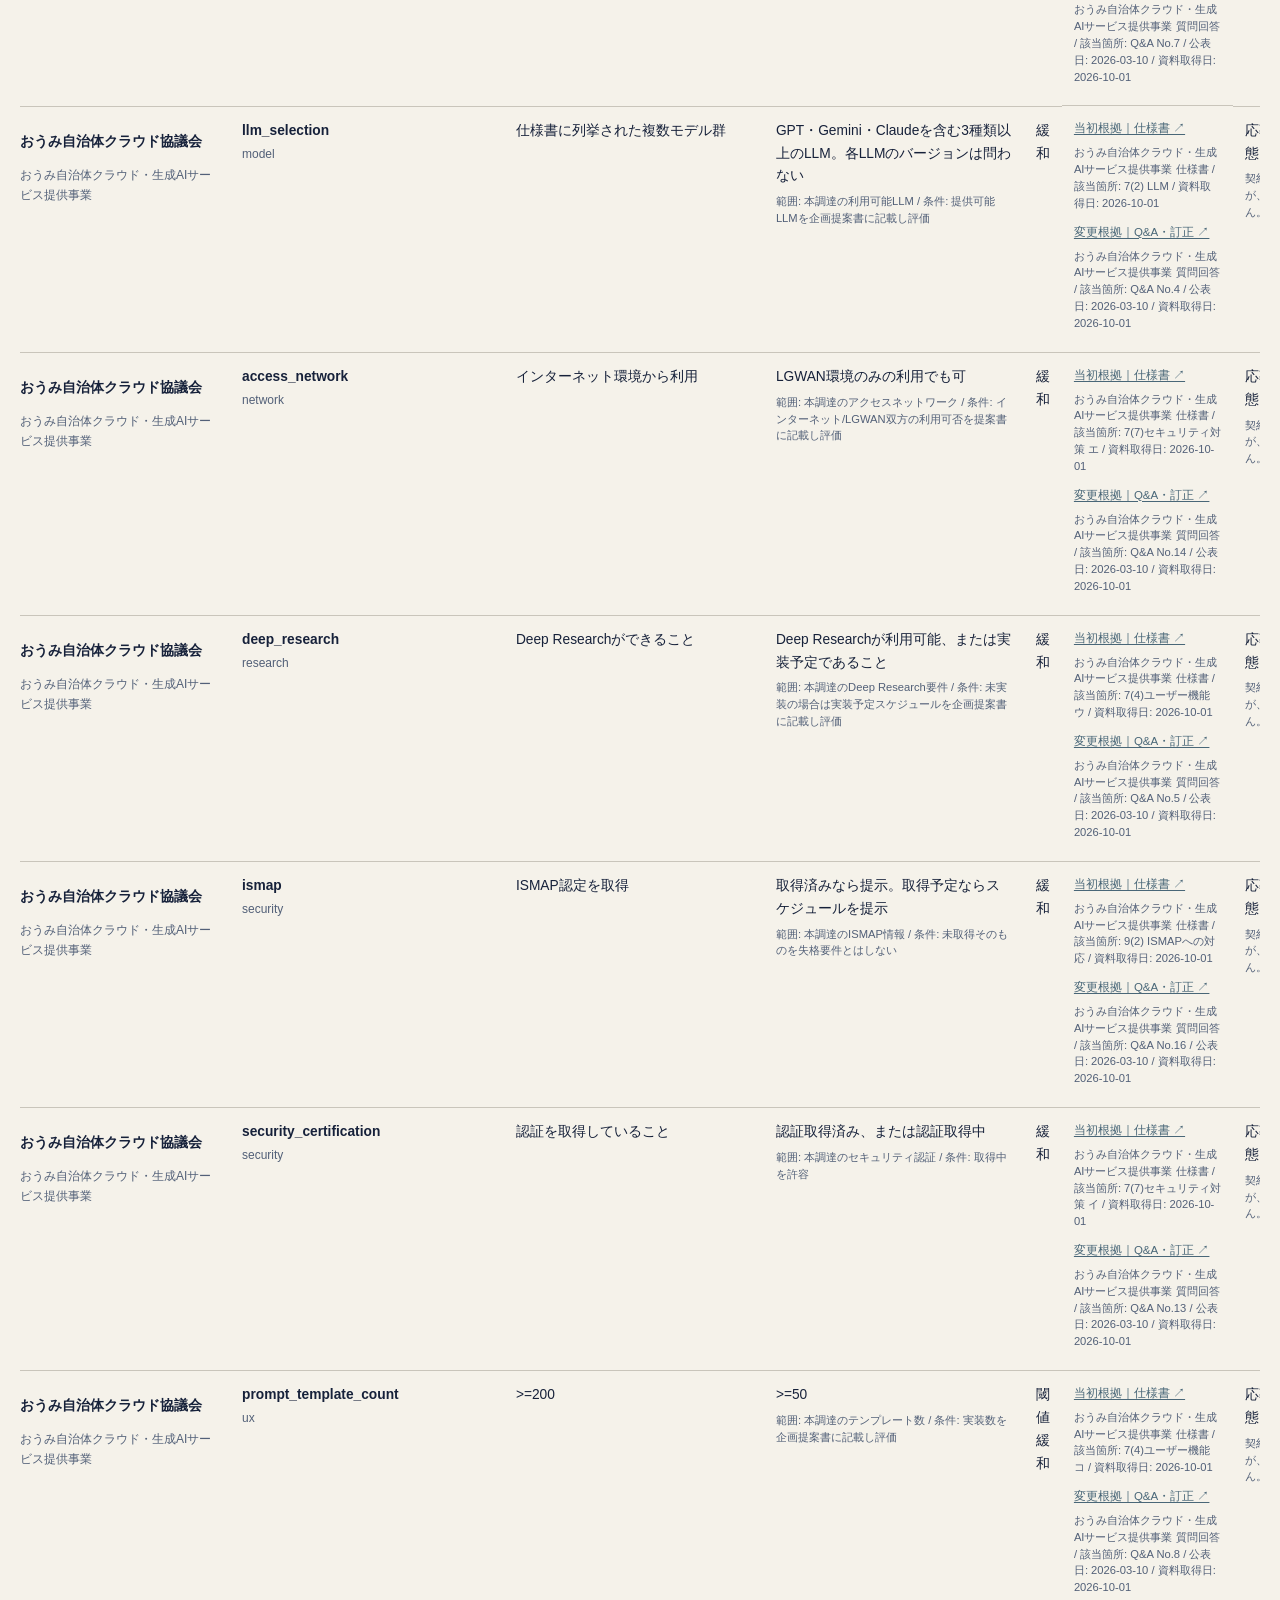
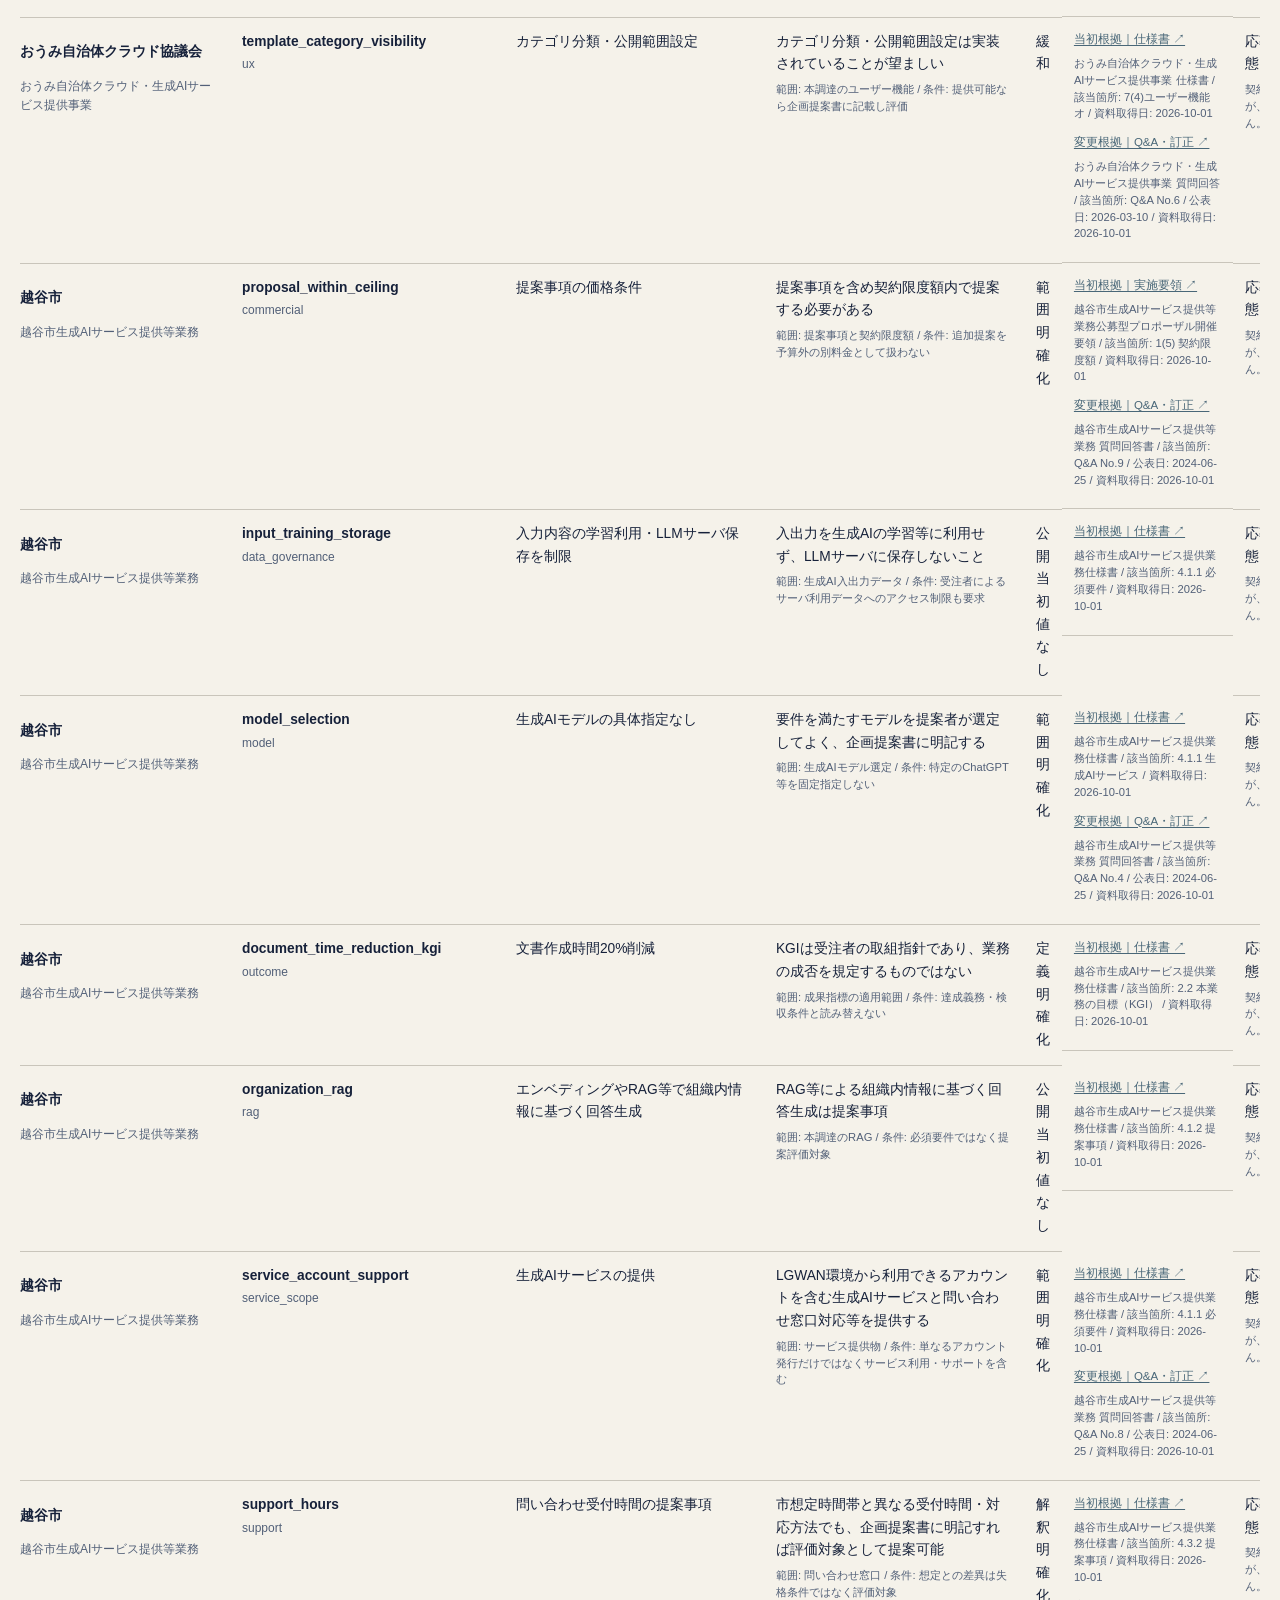
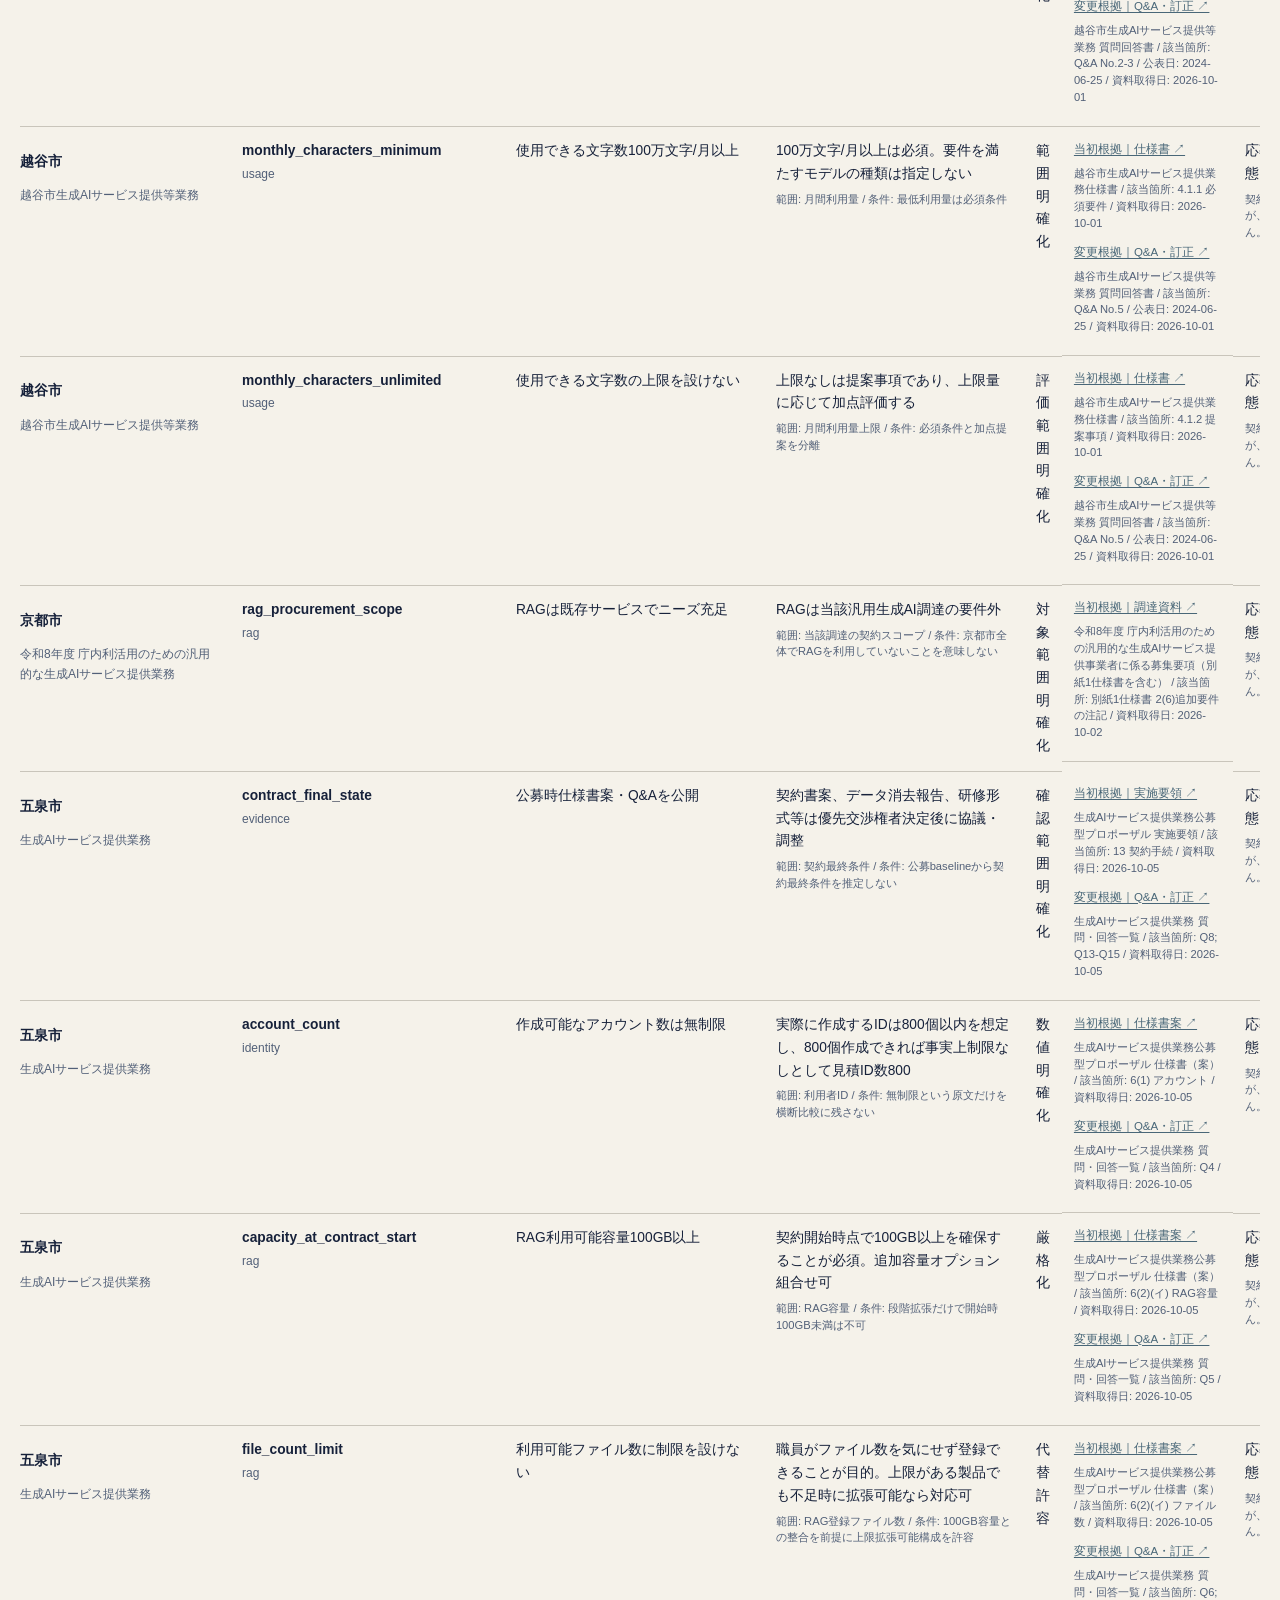
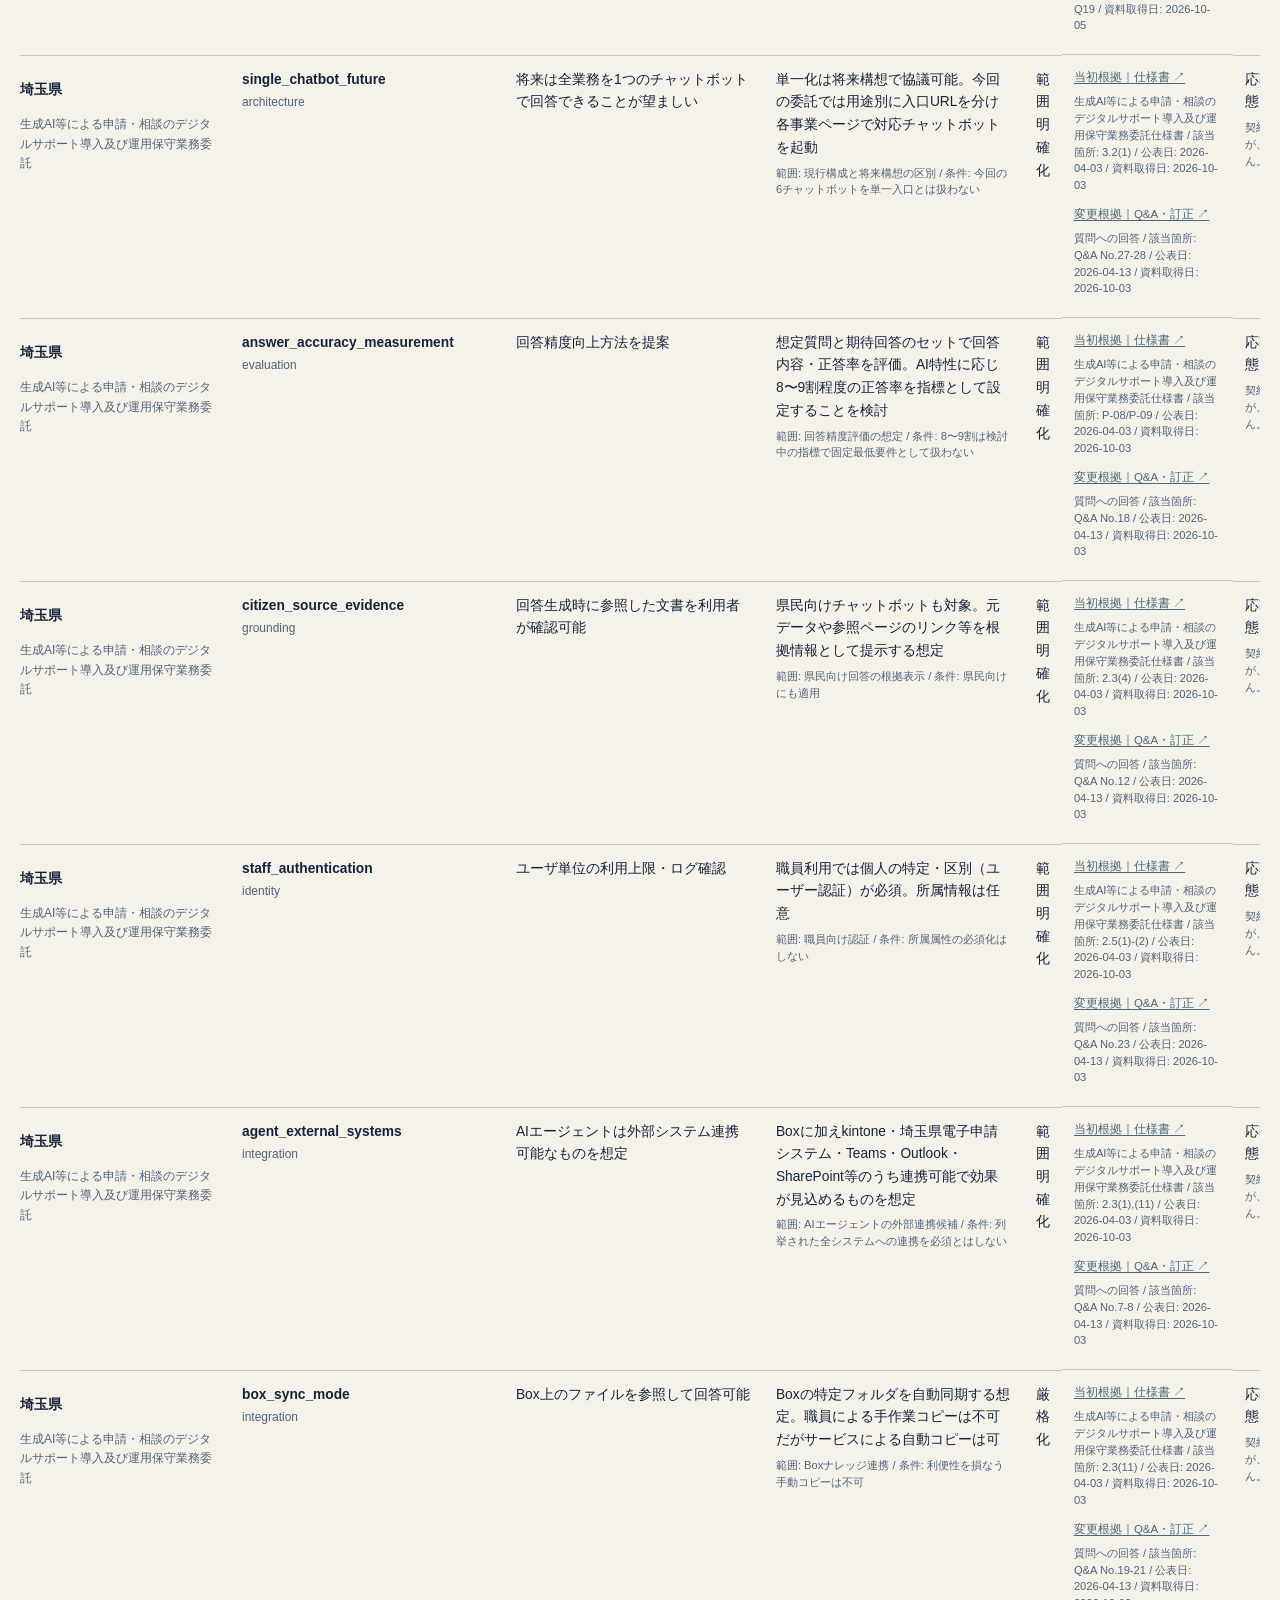
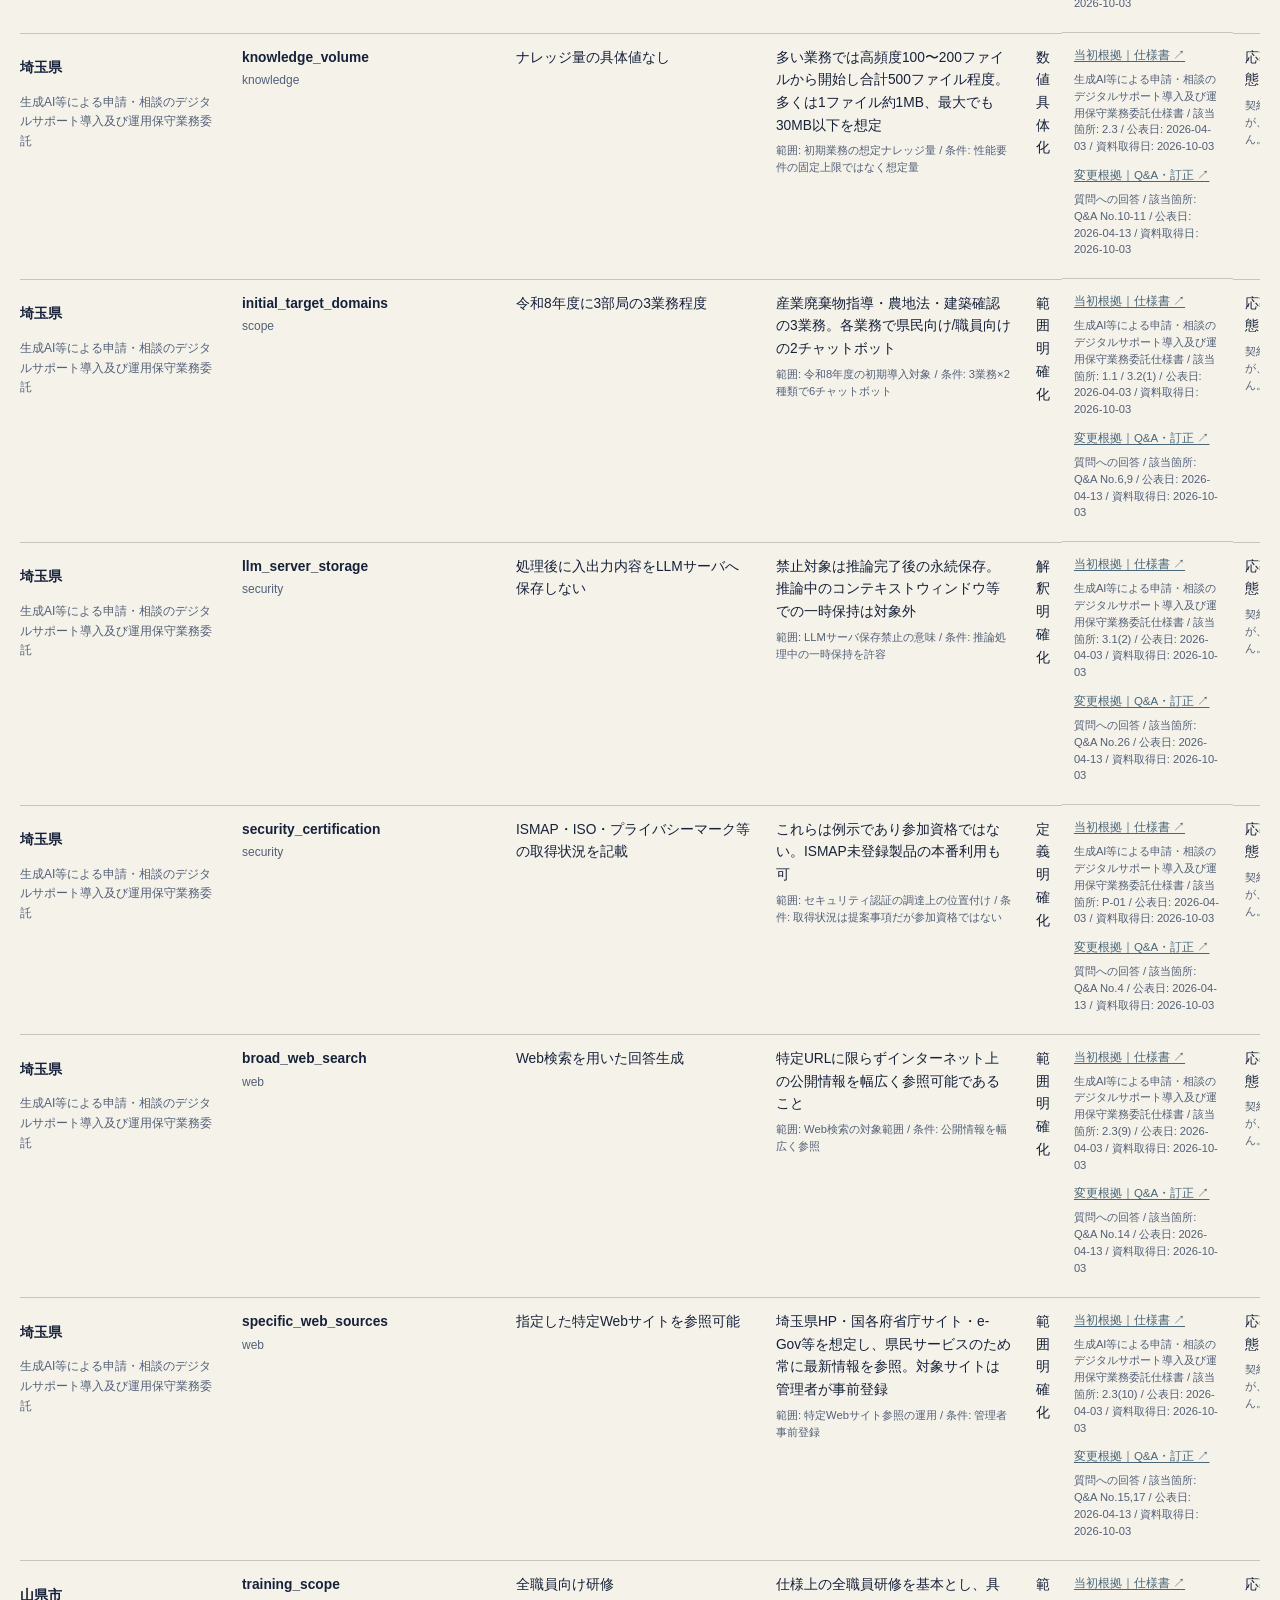
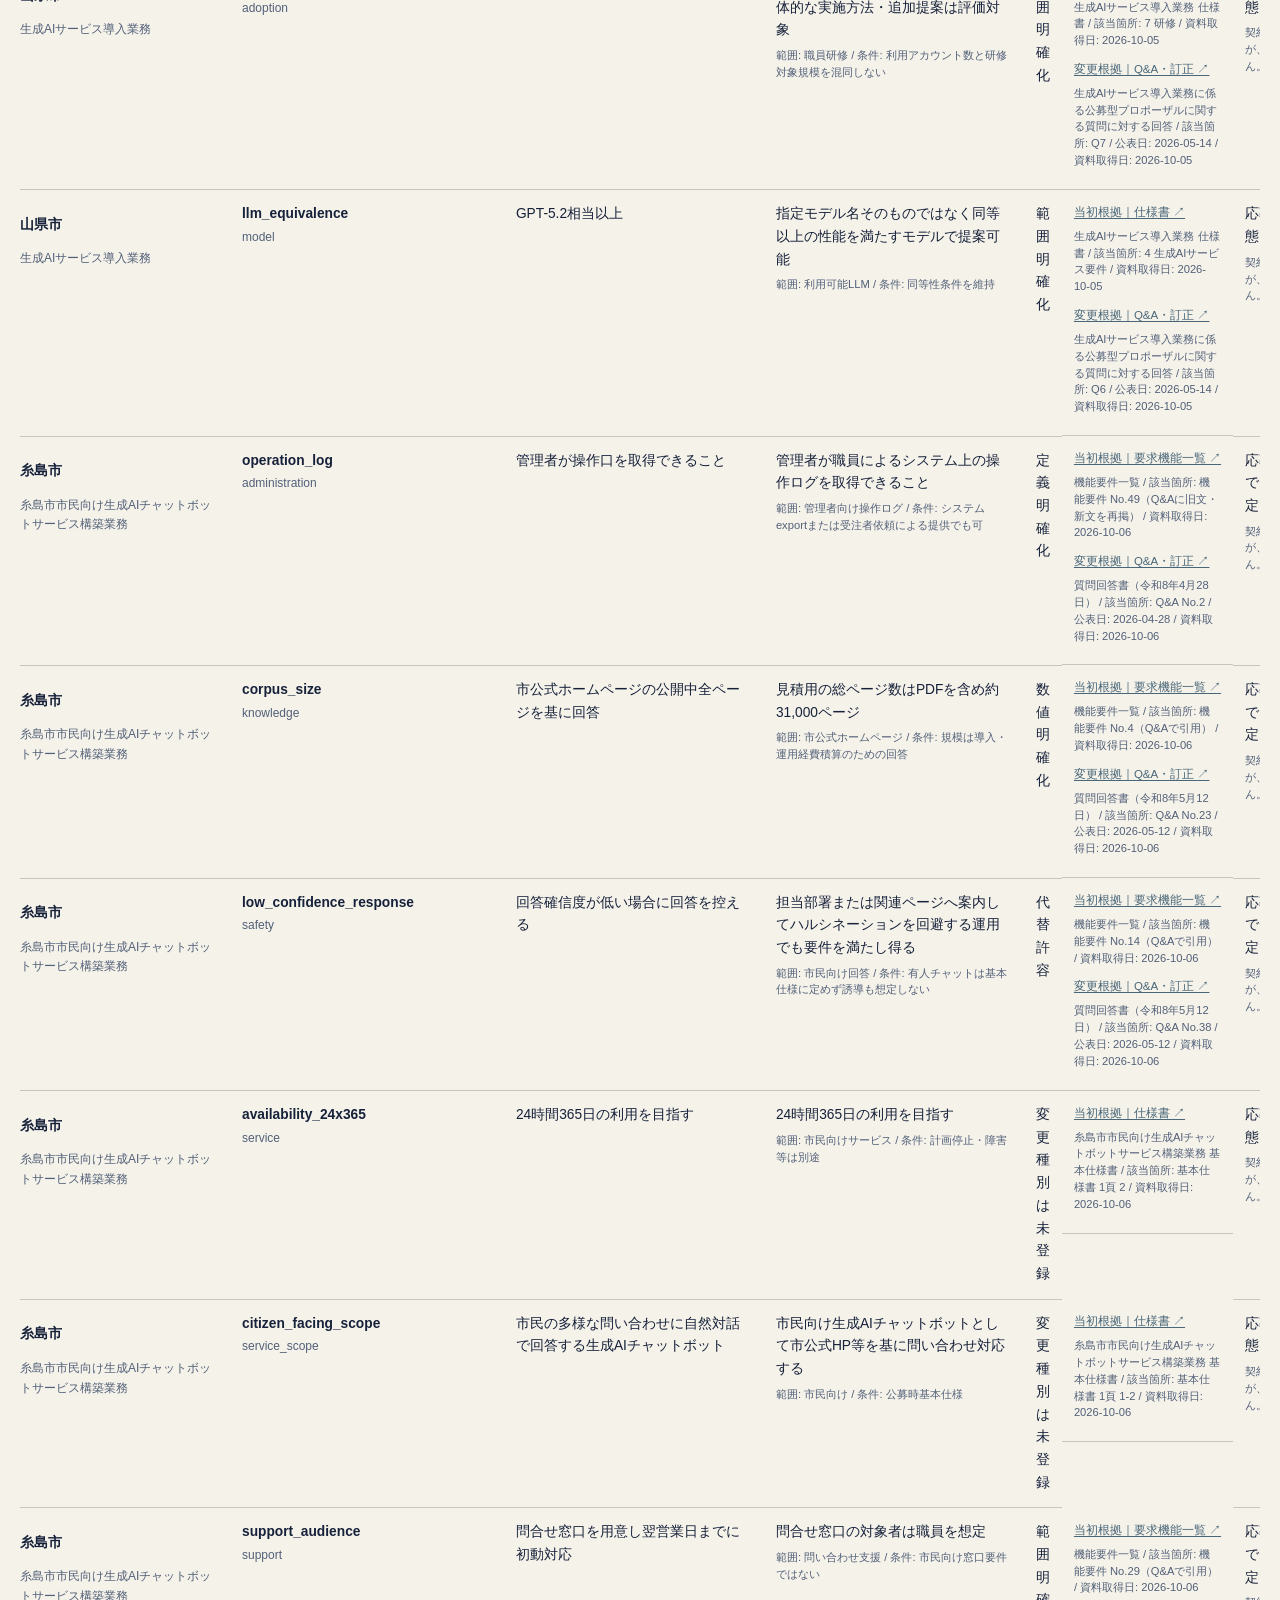
==== commit 266f343c: "Improve Japanese public copy and mobile case list readability" ====
--- a/index.html
+++ b/index.html
@@ -95,8 +95,8 @@
         
         <h2 id="results-heading">案件一覧</h2>
       </div>
-      <p class="scroll-hint">表は左右にスクロールして確認できます。</p>
-      <div class="table-wrap" tabindex="0" aria-label="案件一覧。横スクロールできます">
+      <p class="scroll-hint">案件一覧は、狭い画面では項目を縦に表示します。</p>
+      <div class="table-wrap" tabindex="0" aria-label="案件一覧。広い画面では横スクロールできます">
         <table class="case-table">
           <thead>
             <tr>
@@ -383,7 +383,7 @@
 
   <footer class="site-footer">
     <div class="shell">
-      <p>Source-first public research. Data and methodology are maintained in the repository.</p>
+      <p>自治体が公表した資料を根拠に整理しています。データと調査方法はGitHubで公開しています。</p>
     </div>
   <nav class="site-footer-links shell" aria-label="関連ページ">
   <a href="./index.html">サイトトップ</a>
--- a/assets/site.css
+++ b/assets/site.css
@@ -98,7 +98,7 @@
 input, select {
   min-height: 44px;
   width: 100%;
-  border: 1px solid var(--line);
+  border: 1px solid var(--muted);
   border-radius: 0;
   background: transparent;
   padding: 8px 10px;
@@ -285,7 +285,7 @@
 
 .evaluation-topic-detail { padding-top: 20px; }
 .evaluation-case-picker { display: grid; gap: 8px; max-width: 760px; margin: 0 0 24px; color: var(--muted); font-size: .75rem; }
-.evaluation-case-picker select { width: 100%; min-height: 44px; padding: 9px 11px; border: 1px solid var(--line); background: transparent; color: var(--ink); font: inherit; font-size: .85rem; }
+.evaluation-case-picker select { width: 100%; min-height: 44px; padding: 9px 11px; border: 1px solid var(--muted); background: transparent; color: var(--ink); font: inherit; font-size: .85rem; }
 .evaluation-evidence-list { border-top: 1px solid var(--line); margin-top: 22px; }
 .evaluation-evidence { display: grid; grid-template-columns: 120px minmax(0, 1.5fr) minmax(170px, .65fr); gap: 7px 18px; padding: 18px 0; border-bottom: 1px solid var(--line); align-items: start; }
 .evaluation-evidence h3 { grid-column: 2; margin: 0; font-size: .9rem; line-height: 1.55; overflow-wrap: anywhere; }
@@ -347,3 +347,40 @@
   .site-overview .metrics { grid-template-columns: 1fr; }
   .site-overview .metrics div, .site-overview .metrics div + div { padding: 12px 0; border-right: 0; border-bottom: 1px solid var(--line); }
 }
+
+/* Increase primary case action hit areas while keeping source metadata visible. */
+.case-title-button, .evidence-button, .source-actions a { min-height: 44px; display: inline-flex; align-items: center; }
+.requirement-source-links .source-date { display: block; overflow-wrap: anywhere; margin: 2px 0 7px; }
+[hidden] { display: none !important; }
+
+
+/* At narrow widths, reflow the existing nine-cell case rows; never clone source data or focus targets. */
+@media (max-width: 767px) {
+  .results .table-wrap { overflow-x: visible; border-top: 0; }
+  .results .case-table, .results .case-table tbody { display: block; min-width: 0; width: 100%; }
+  .results .case-table thead {
+    position: absolute; width: 1px; height: 1px; padding: 0; margin: -1px;
+    overflow: hidden; clip: rect(0, 0, 0, 0); white-space: nowrap; border: 0;
+  }
+  .results .case-table tbody tr {
+    display: block; padding: 8px 14px; margin: 0 0 16px;
+    border: 1px solid var(--line); overflow-wrap: anywhere;
+  }
+  .results .case-table tbody td {
+    display: grid; grid-template-columns: minmax(0, 98px) minmax(0, 1fr);
+    gap: 10px; align-items: start; padding: 10px 0;
+    width: 100%; border-bottom: 1px solid var(--line); white-space: normal;
+  }
+  .results .case-table tbody td::before {
+    content: attr(data-label); display: block; color: var(--muted);
+    font-size: .74rem; font-weight: 650; letter-spacing: 0;
+  }
+  .results .case-table tbody td:nth-child(2) { display: block; }
+  .results .case-table tbody td:nth-child(2)::before { margin-bottom: 6px; }
+  .results .case-table tbody td:last-child { border-bottom: 0; }
+  .results .case-table tbody td[colspan] { display: block; }
+  .results .case-table tbody td[colspan]::before { content: none; }
+  .results .case-table .source-link { white-space: normal; }
+  .results .case-table .source-actions { min-width: 0; }
+  .results .case-table .compare-check { width: 24px; height: 24px; }
+}
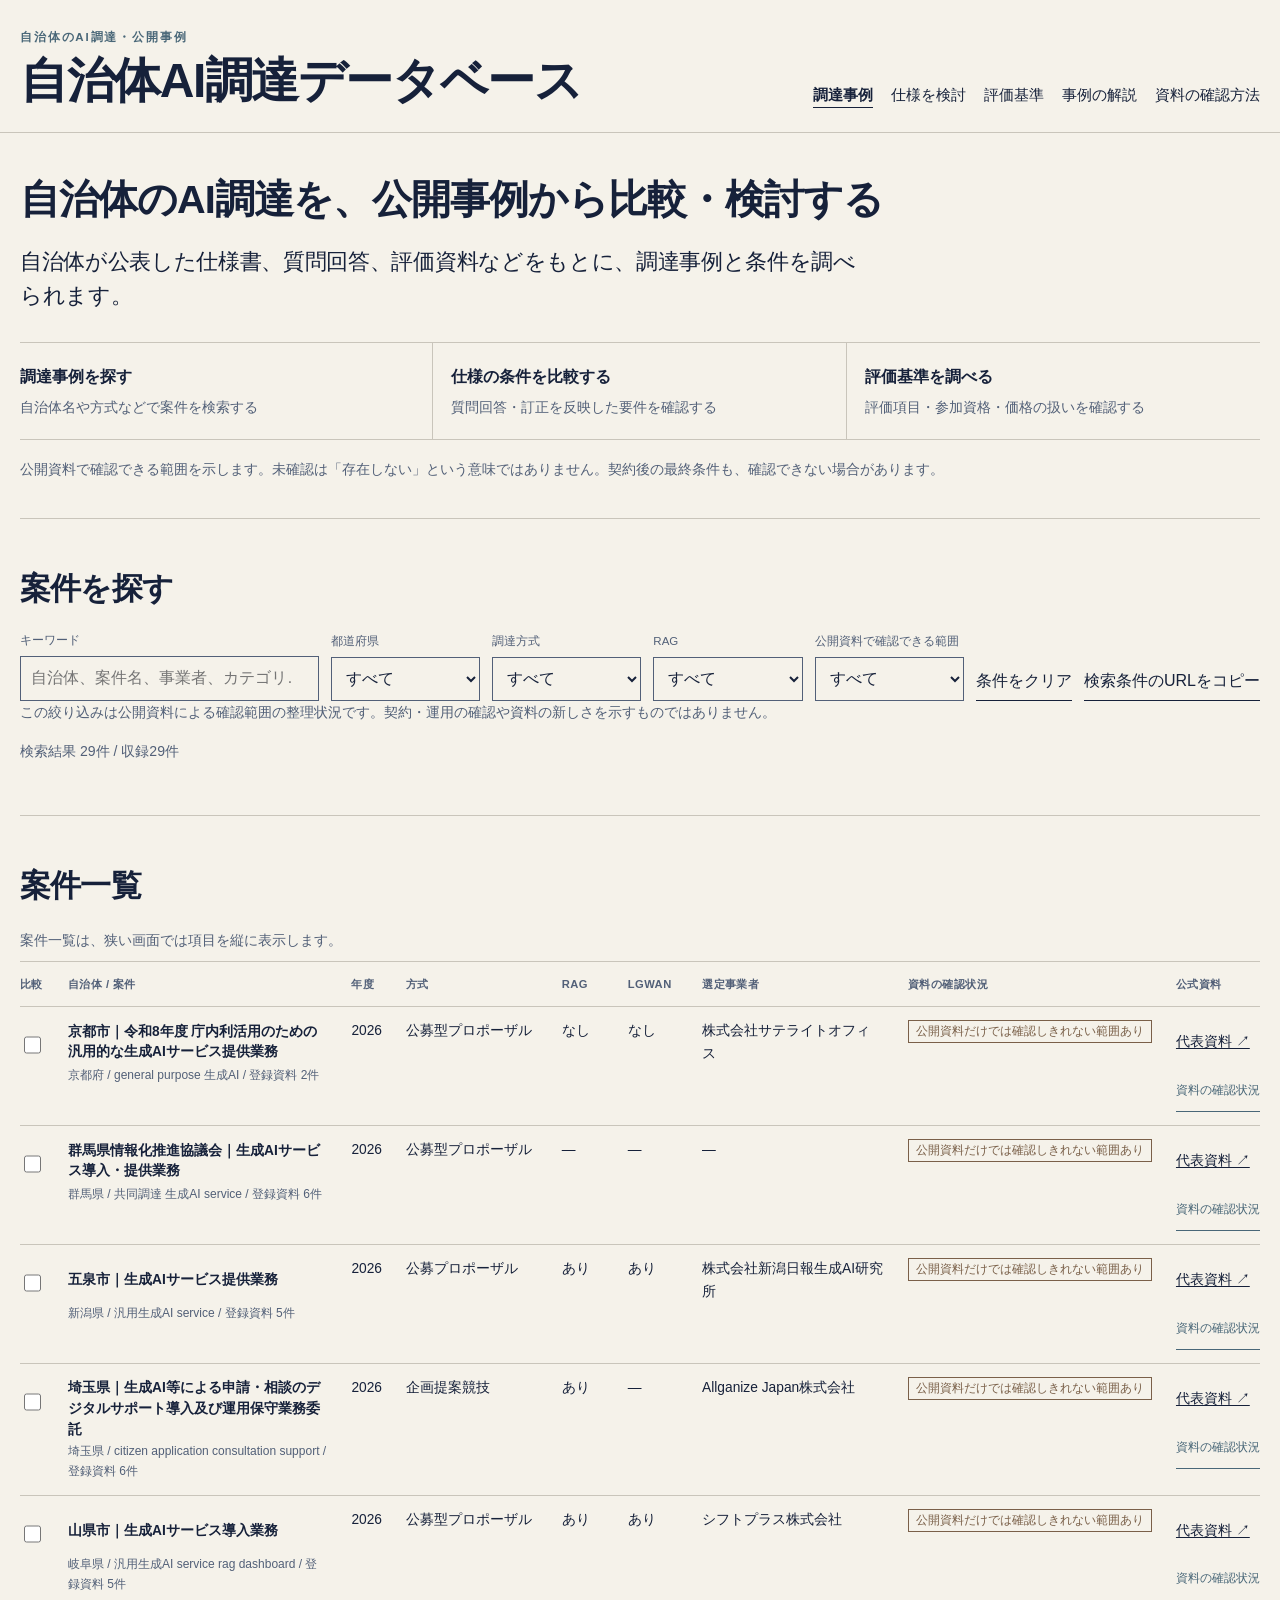
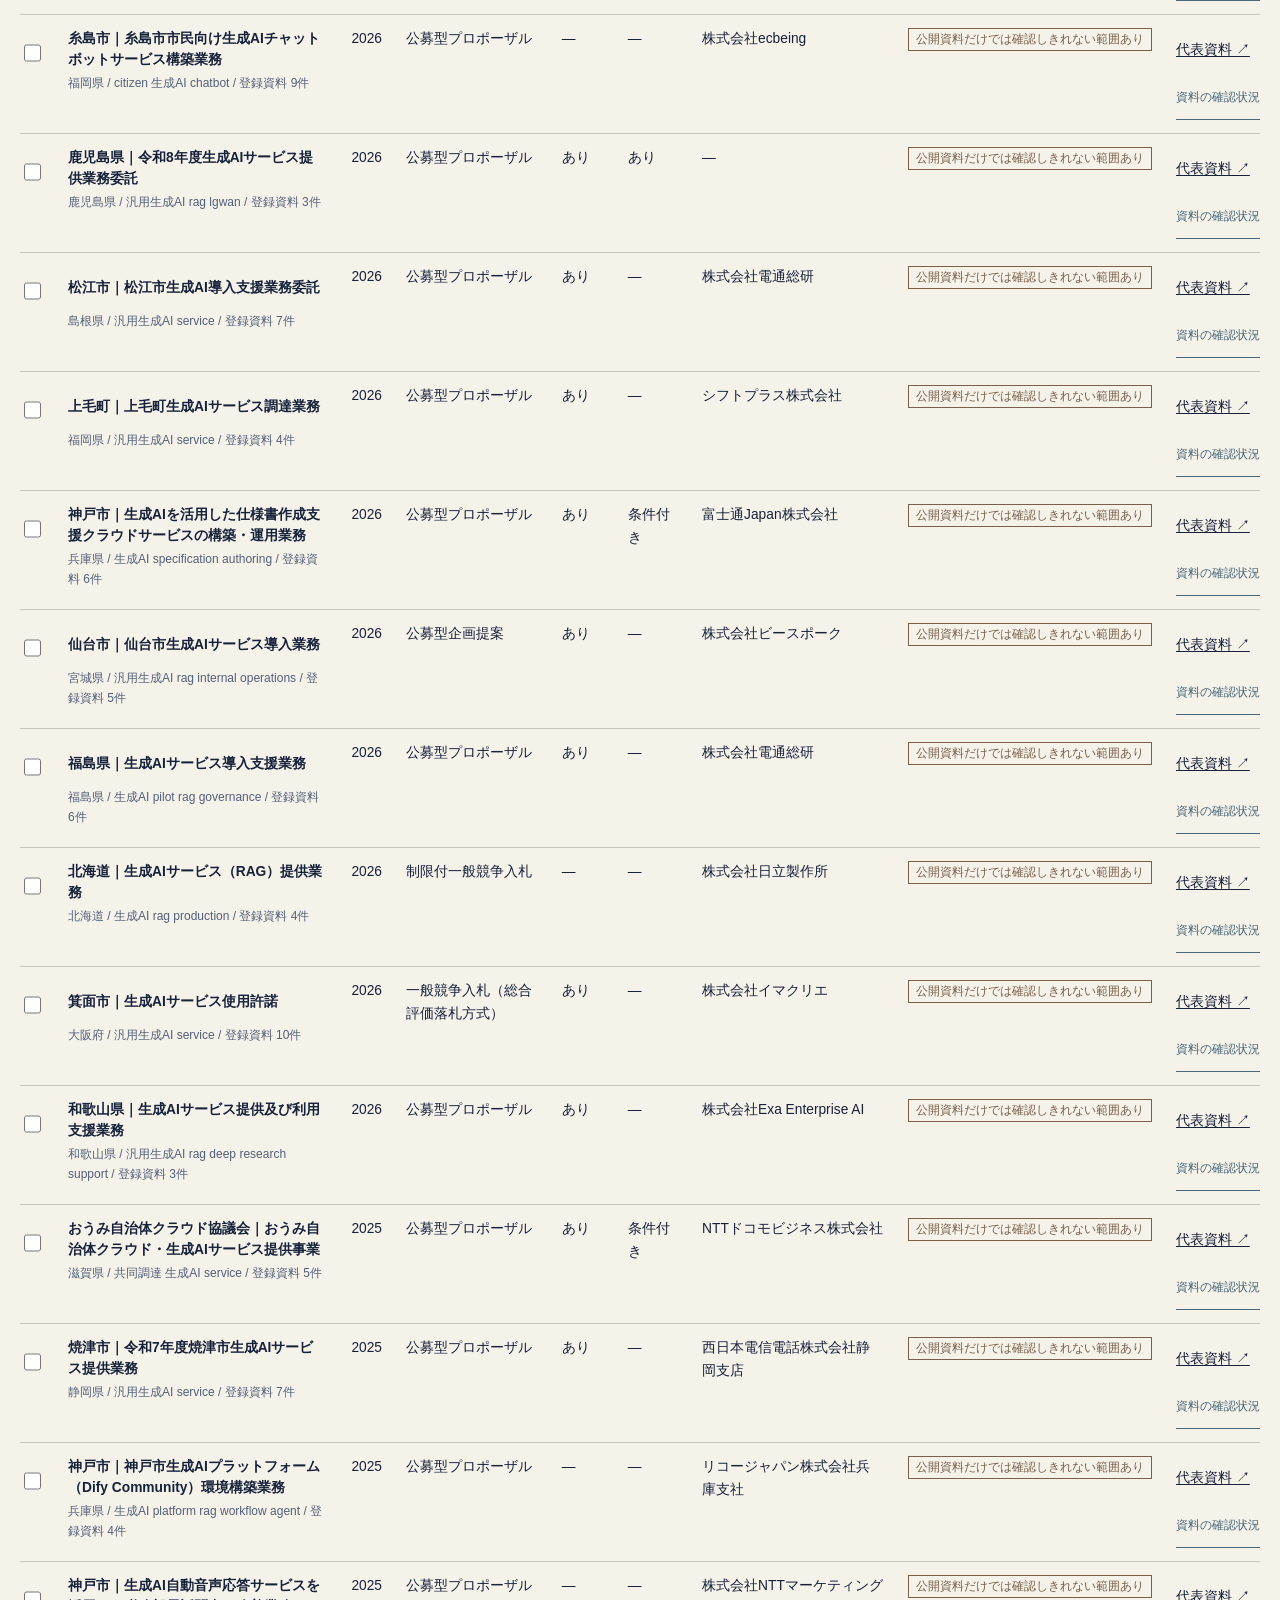
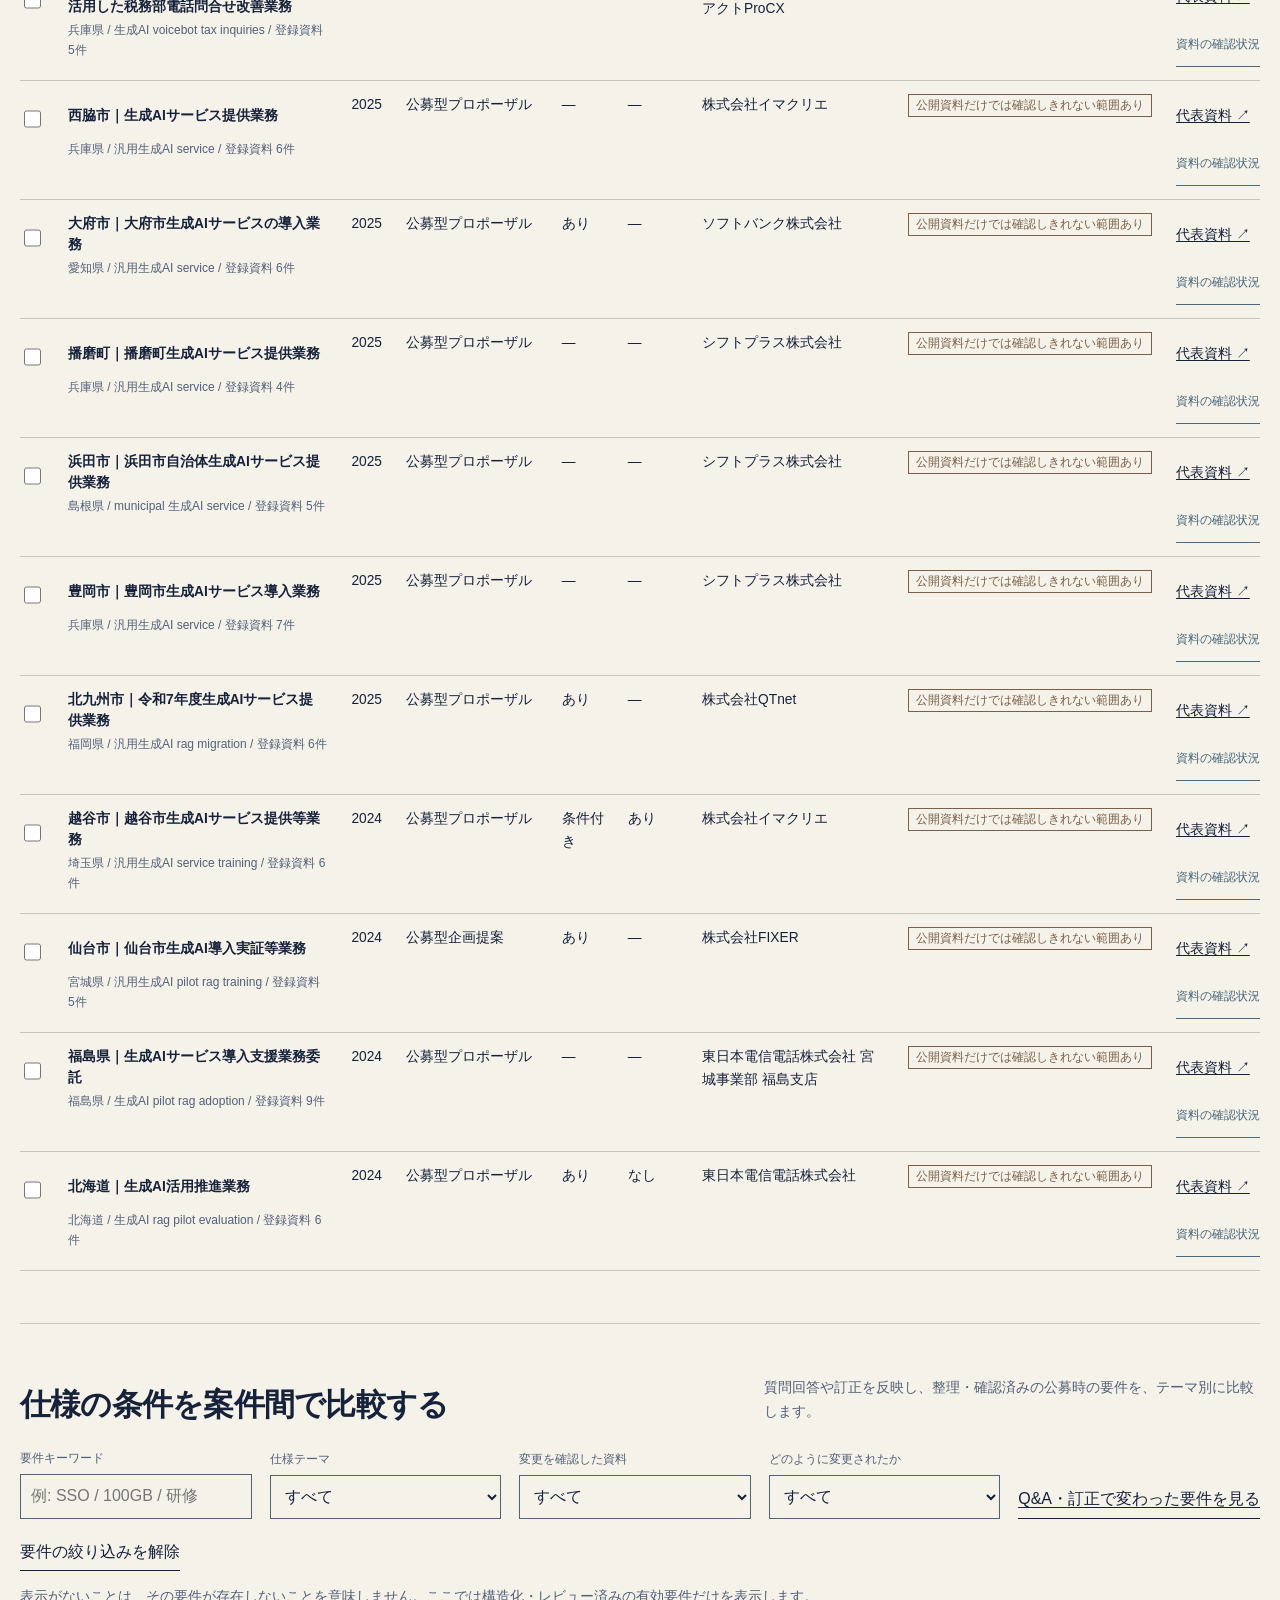
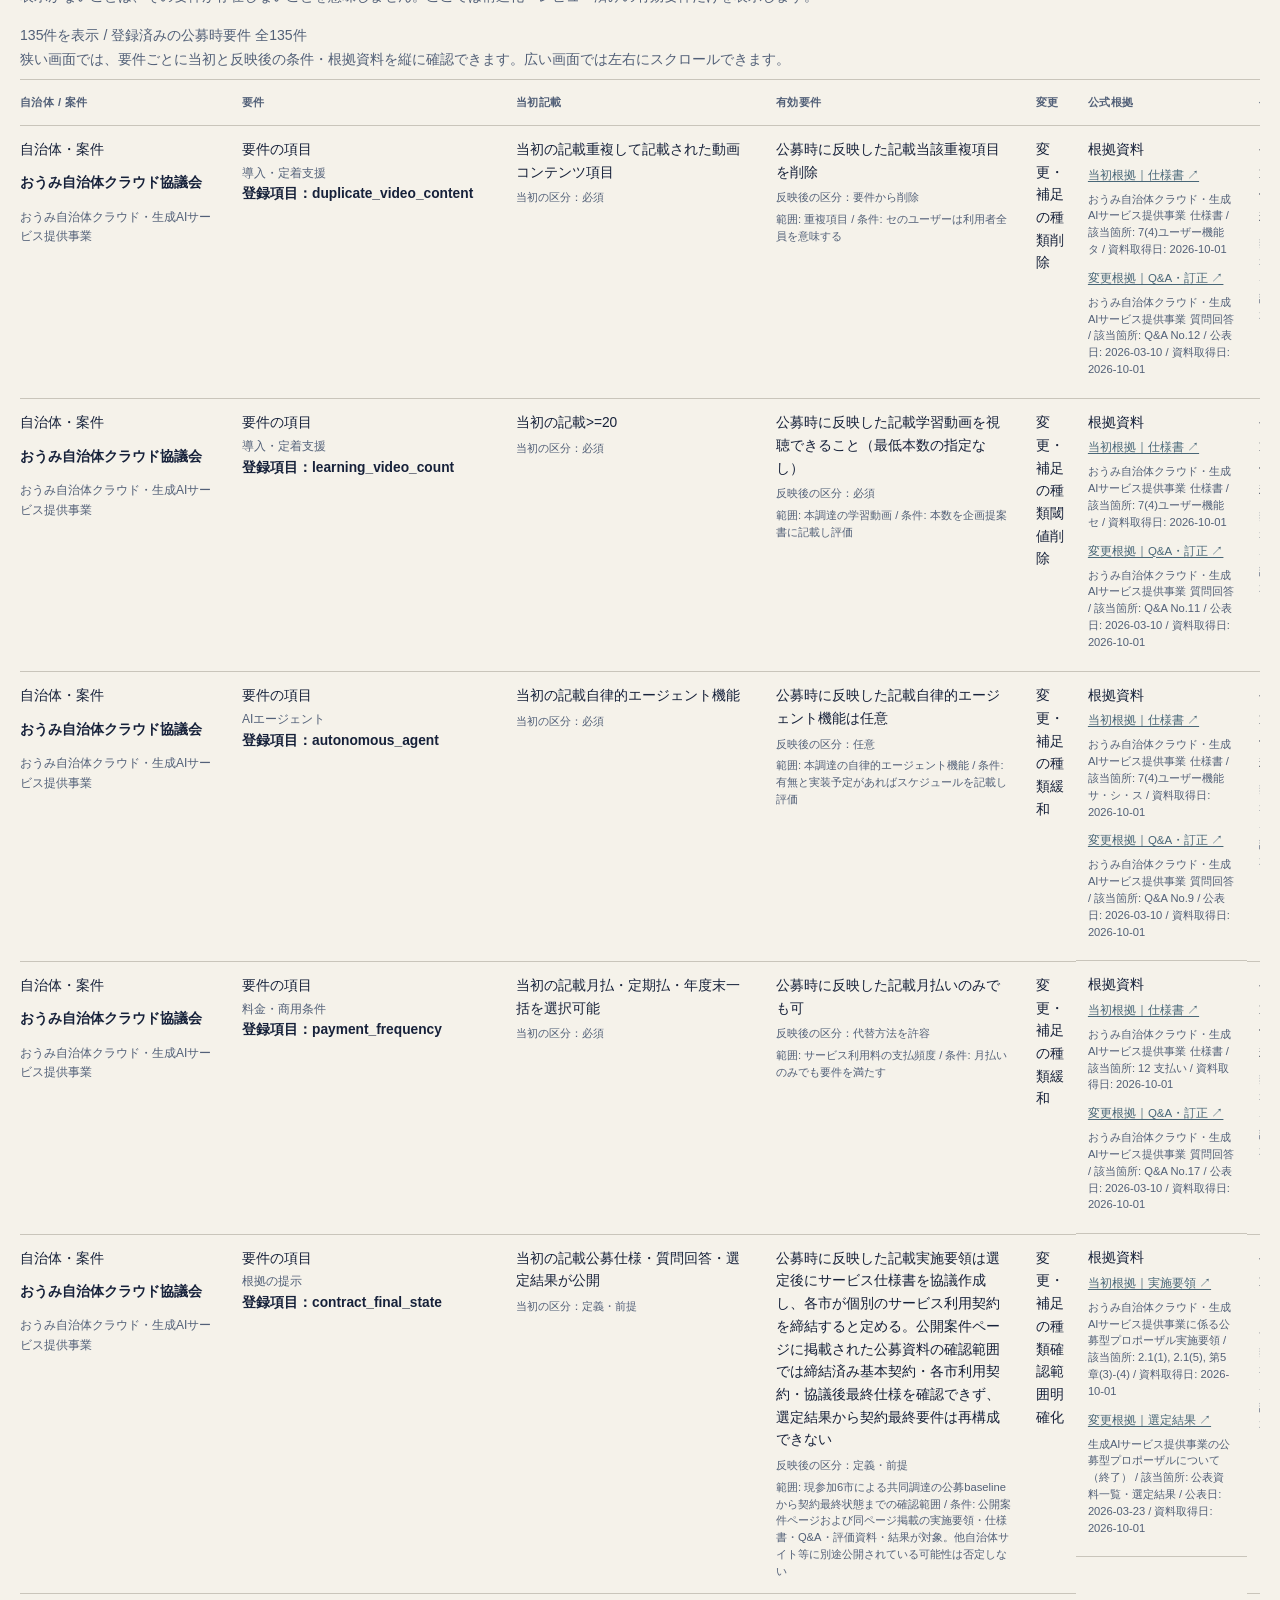
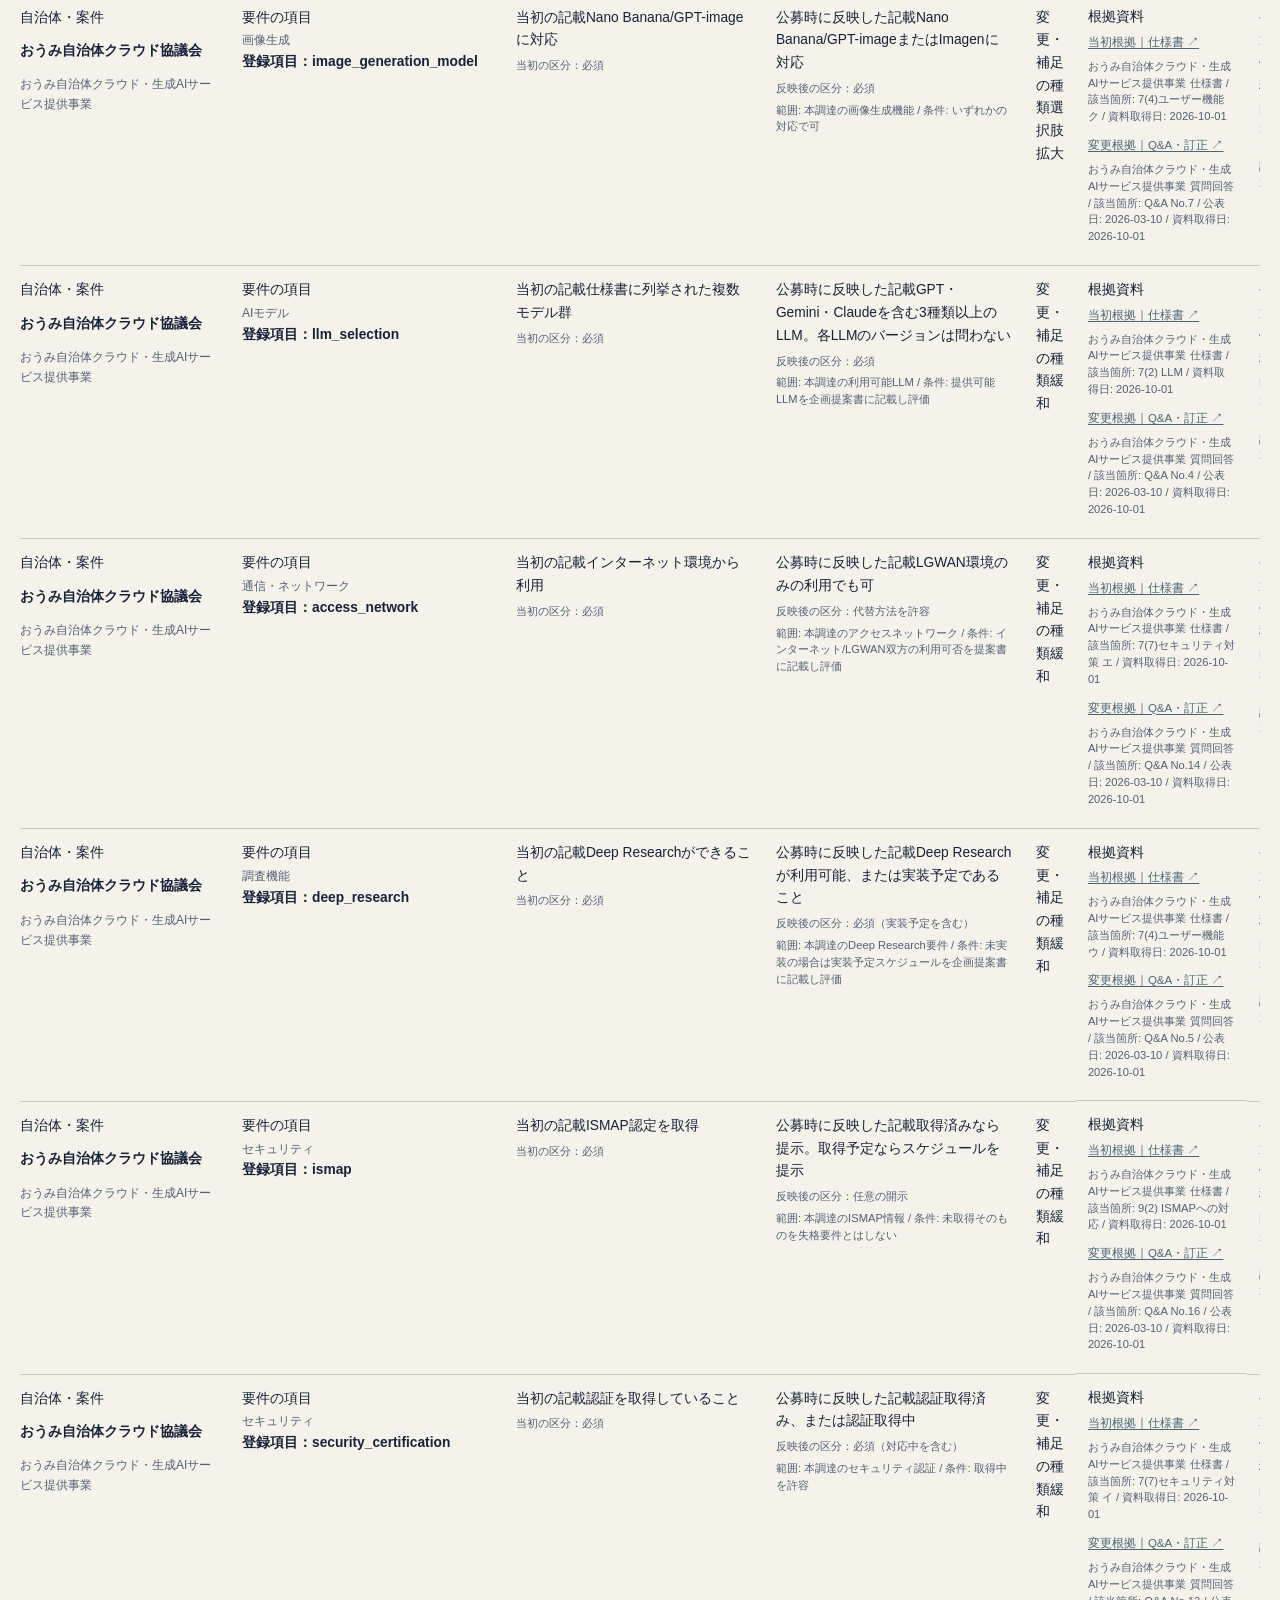
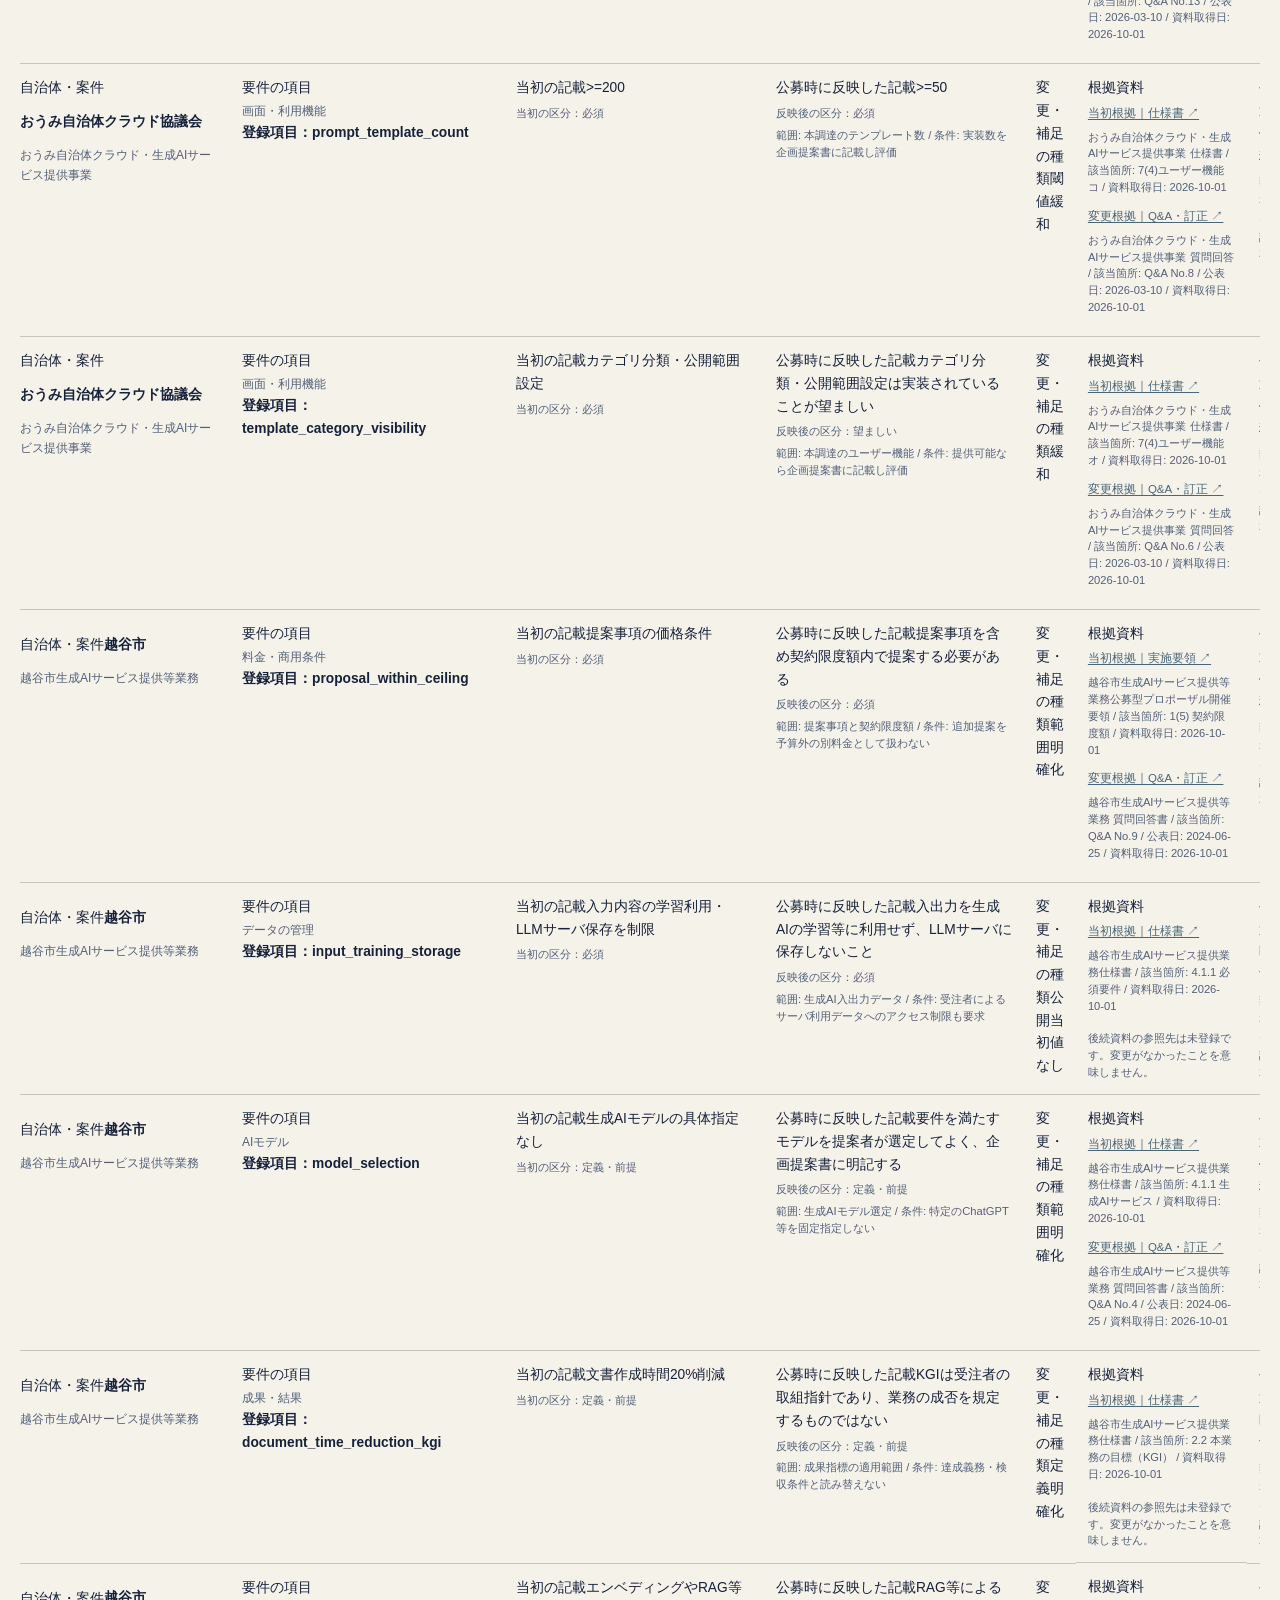
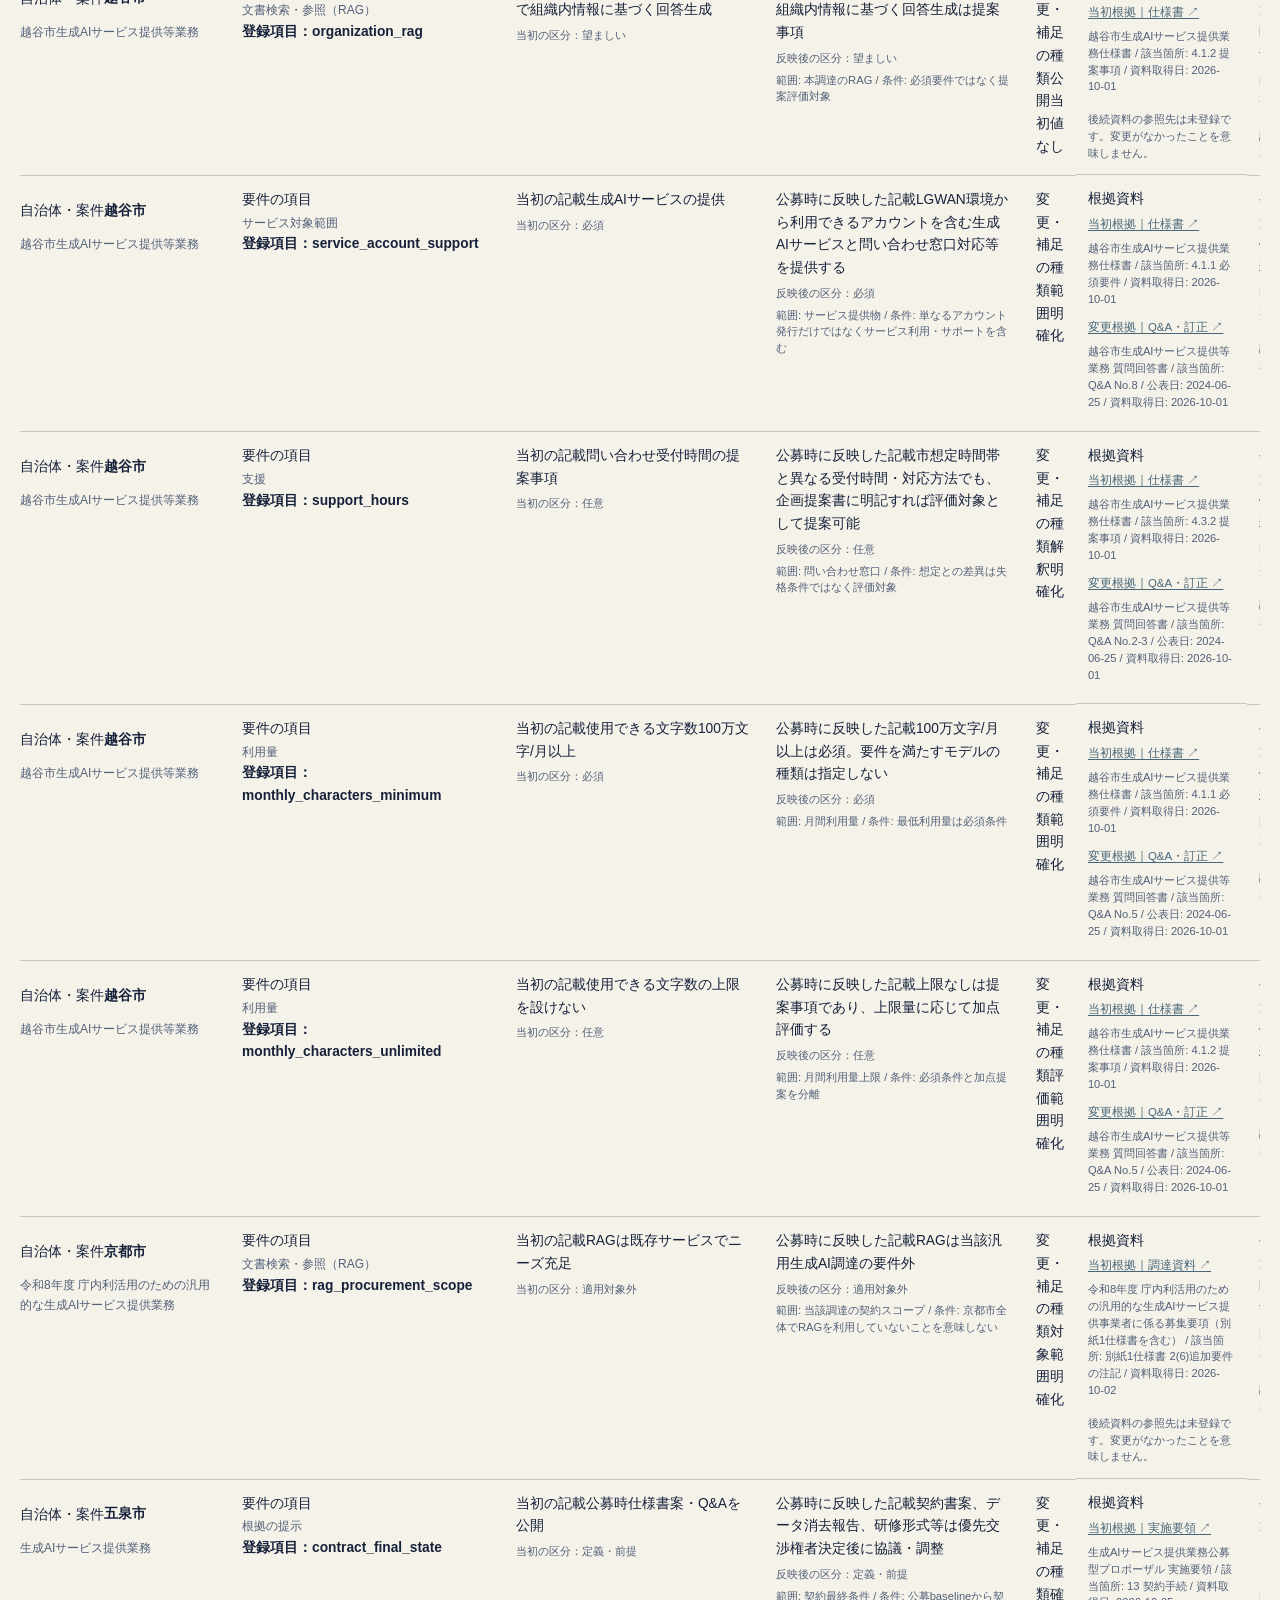
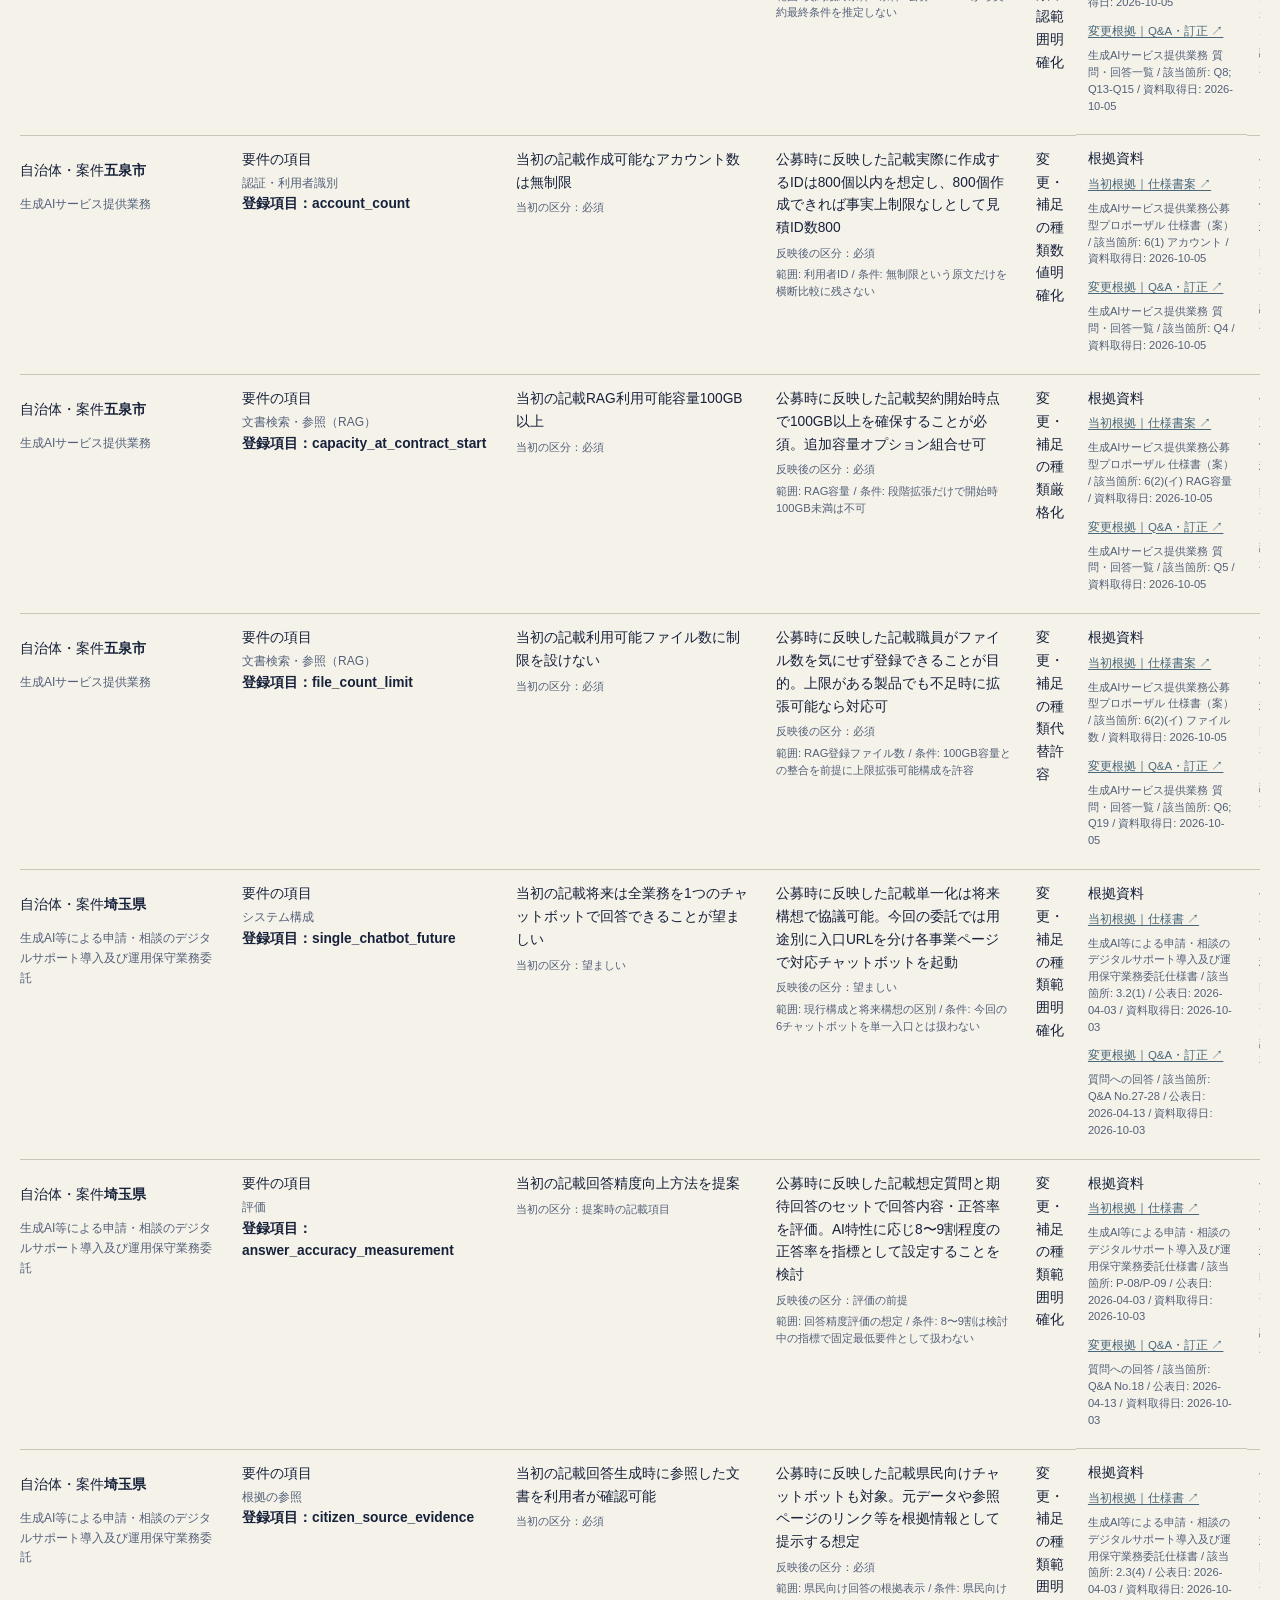
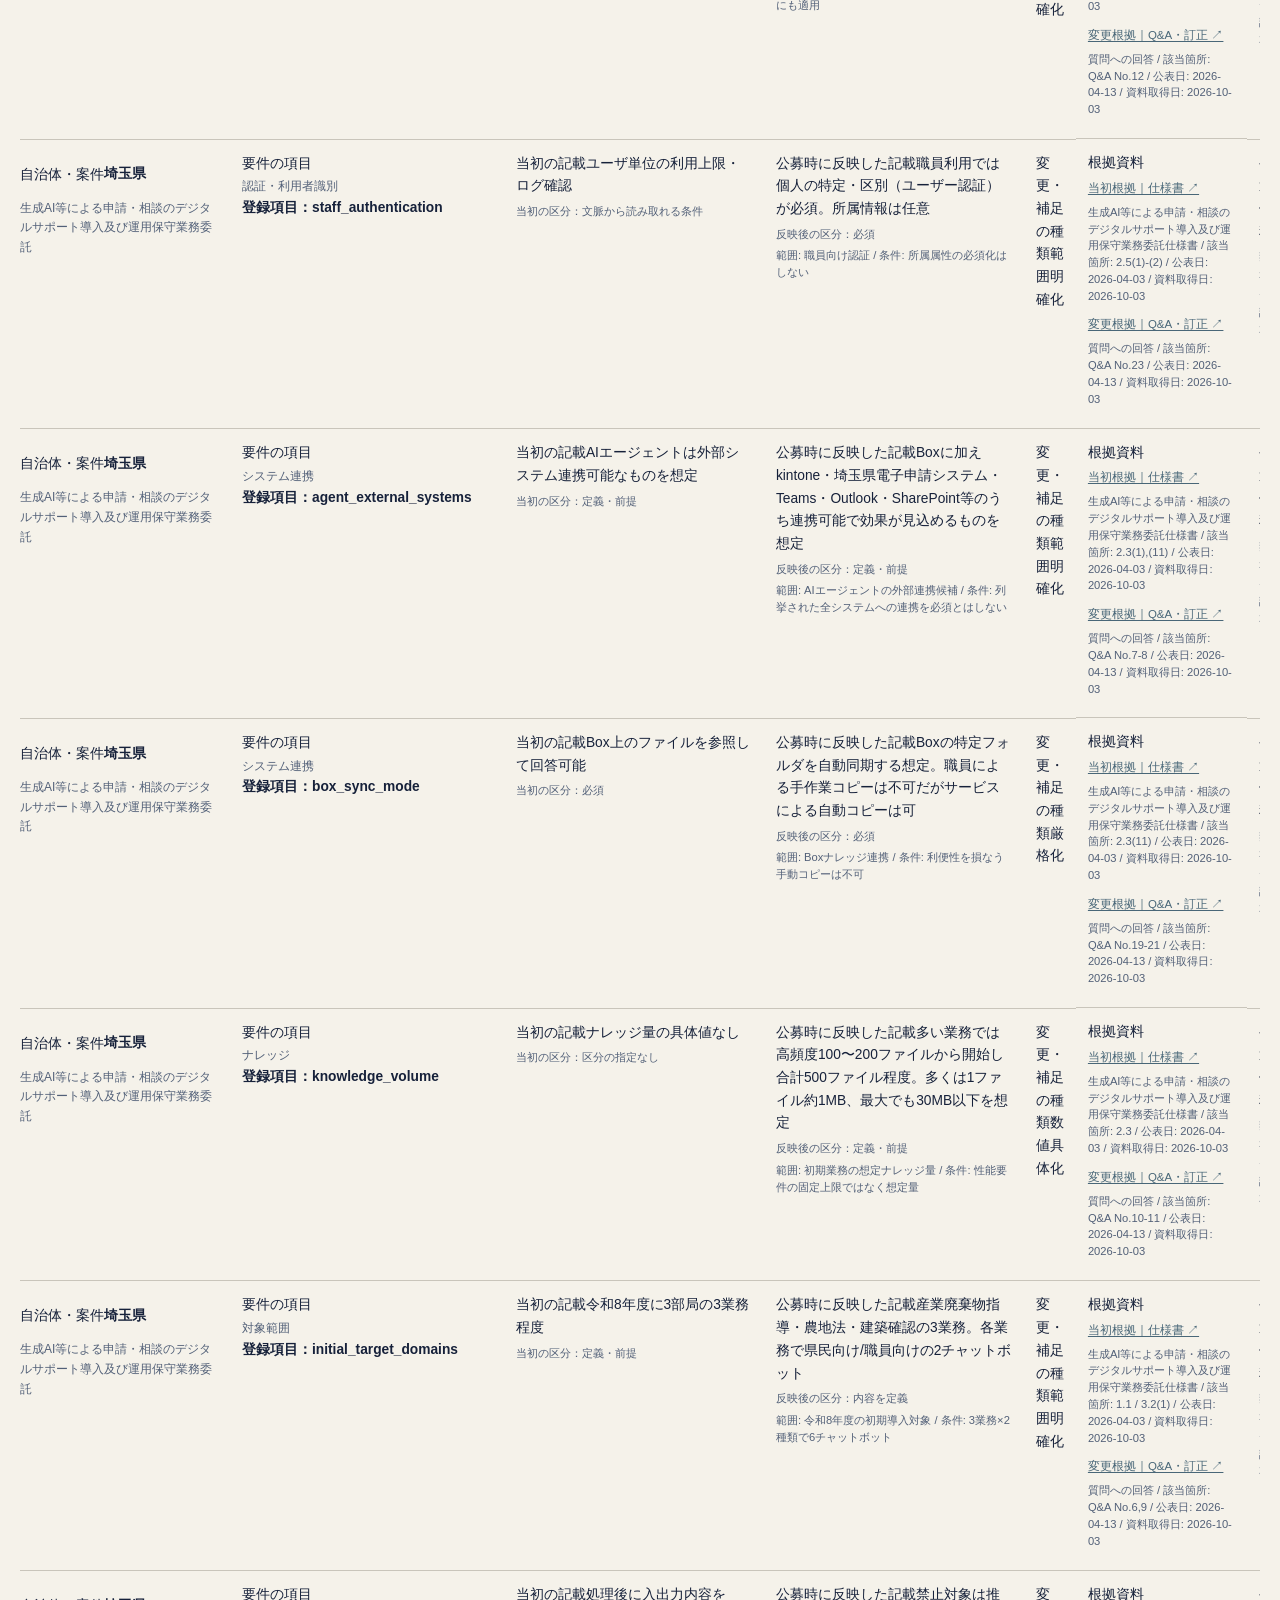
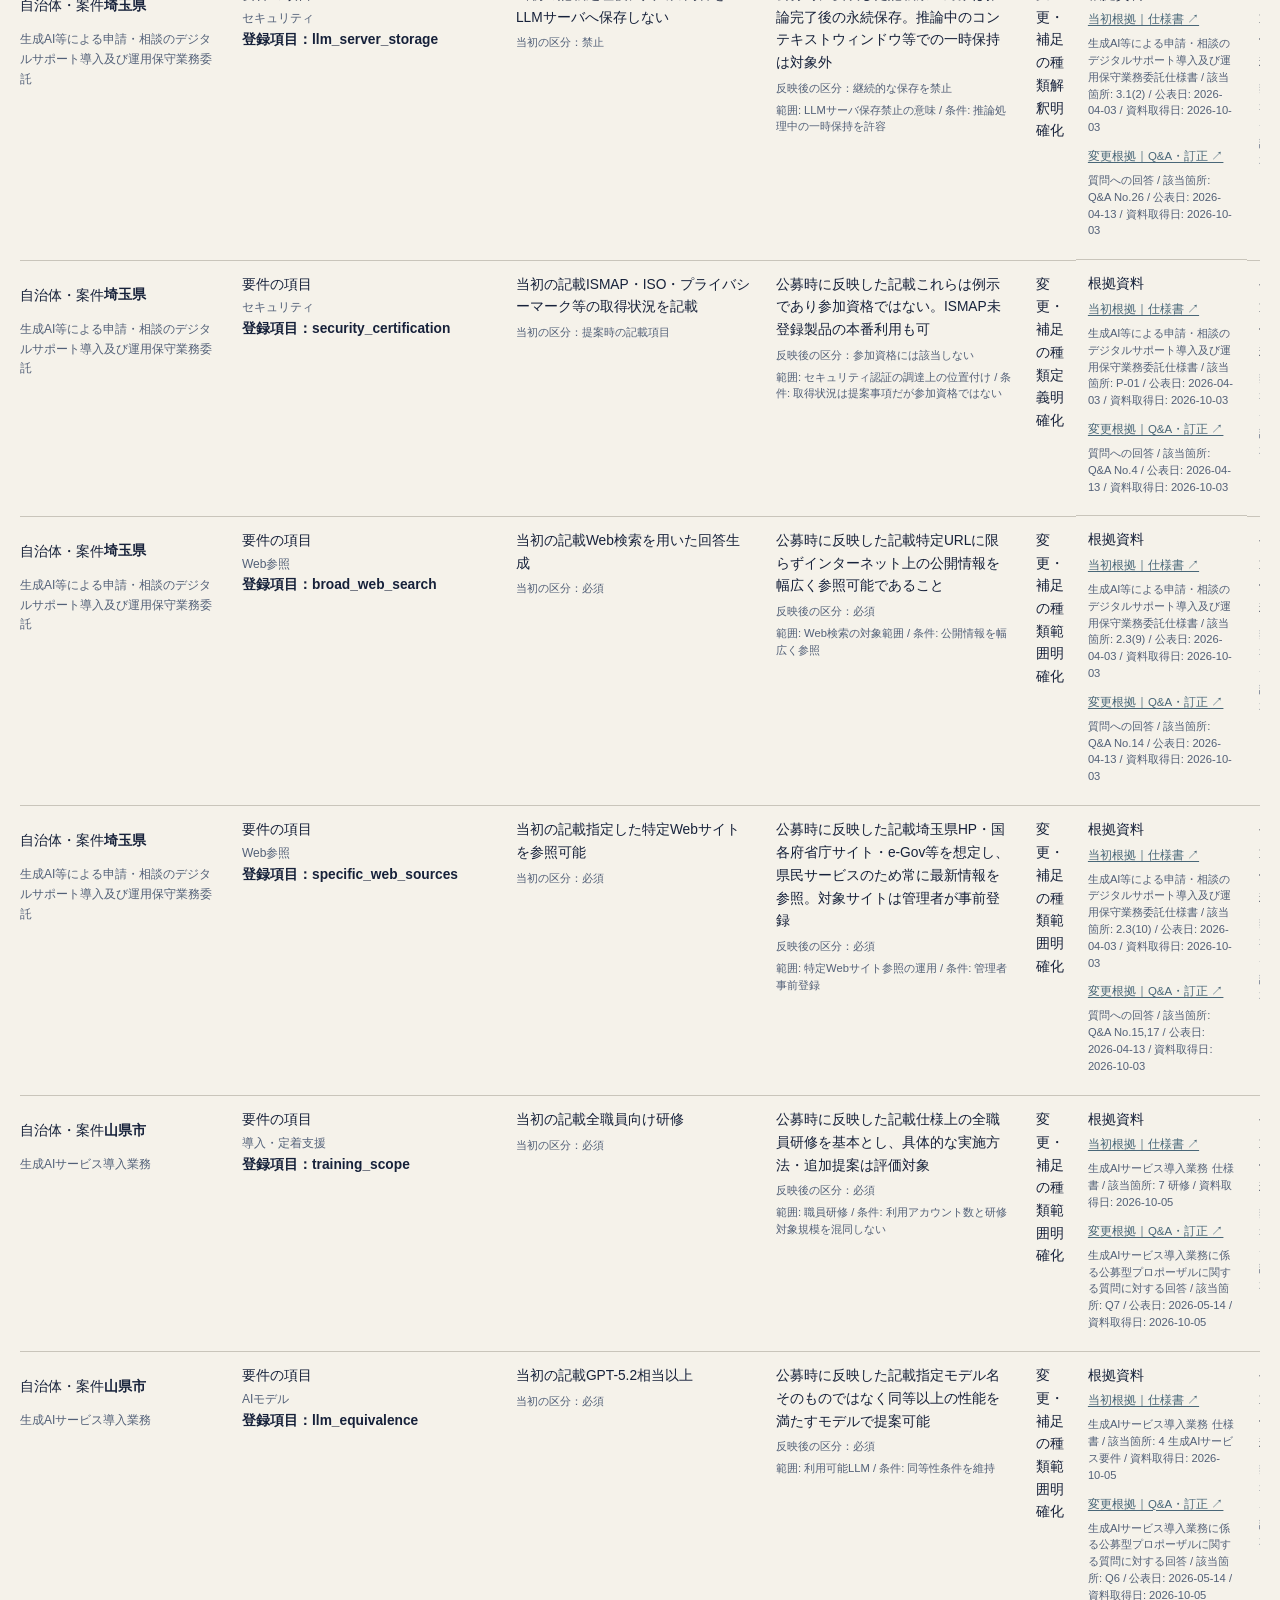
==== commit 01839857: "Reflow effective requirements and retain semantic table headings (index.html)" ====
--- a/index.html
+++ b/index.html
@@ -124,7 +124,7 @@
         </div>
         <button id="clear-compare" class="text-button" type="button">比較を解除</button>
       </div>
-      <div class="table-wrap">
+      <div class="table-wrap" tabindex="0" role="region" aria-label="選択した2～3案件の比較。左右にスクロールできます">
         <table id="compare-table"></table>
       </div>
     </section>
@@ -178,21 +178,21 @@
       <p class="scope-note">表示がないことは、その要件が存在しないことを意味しません。ここでは構造化・レビュー済みの有効要件だけを表示します。</p>
       <p id="requirement-result-count" class="result-count" aria-live="polite"></p>
       <p id="requirement-empty" class="scope-note" hidden>選択した条件に一致する登録済み要件はありません。要件の絞り込みを解除して確認できます。公式資料に要件がないことを意味しません。</p>
-      <p class="scroll-hint">表は左右にスクロールして確認できます。</p>
-      <div class="table-wrap" tabindex="0" aria-label="有効要件の横断比較。横スクロールできます">
-        <table class="requirement-table">
+      <p class="scroll-hint">狭い画面では、要件ごとに当初と反映後の条件・根拠資料を縦に確認できます。広い画面では左右にスクロールできます。</p>
+      <div class="table-wrap" tabindex="0" role="region" aria-label="仕様要件の比較。狭い画面では項目を縦に表示します">
+        <table class="requirement-table" role="table">
           <thead>
             <tr>
-              <th scope="col">自治体 / 案件</th>
-              <th scope="col">要件</th>
-              <th scope="col">当初記載</th>
-              <th scope="col">有効要件</th>
-              <th scope="col">変更</th>
-              <th scope="col">公式根拠</th>
-              <th scope="col">公開資料の確認範囲</th>
+              <th scope="col" role="columnheader" id="requirement-heading-0">自治体 / 案件</th>
+              <th scope="col" role="columnheader" id="requirement-heading-1">要件</th>
+              <th scope="col" role="columnheader" id="requirement-heading-2">当初記載</th>
+              <th scope="col" role="columnheader" id="requirement-heading-3">有効要件</th>
+              <th scope="col" role="columnheader" id="requirement-heading-4">変更</th>
+              <th scope="col" role="columnheader" id="requirement-heading-5">公式根拠</th>
+              <th scope="col" role="columnheader" id="requirement-heading-6">公開資料の確認範囲</th>
             </tr>
           </thead>
-          <tbody id="requirement-rows"></tbody>
+          <tbody id="requirement-rows" role="rowgroup"></tbody>
         </table>
       </div>
     </section>
--- a/assets/site.css
+++ b/assets/site.css
@@ -380,6 +380,7 @@
   .results .case-table tbody td:last-child { border-bottom: 0; }
   .results .case-table tbody td[colspan] { display: block; }
   .results .case-table tbody td[colspan]::before { content: none; }
+  .results .case-table .badge { white-space: normal; overflow-wrap: anywhere; max-width: 100%; }
   .results .case-table .source-link { white-space: normal; }
   .results .case-table .source-actions { min-width: 0; }
   .results .case-table .compare-check { width: 24px; height: 24px; }
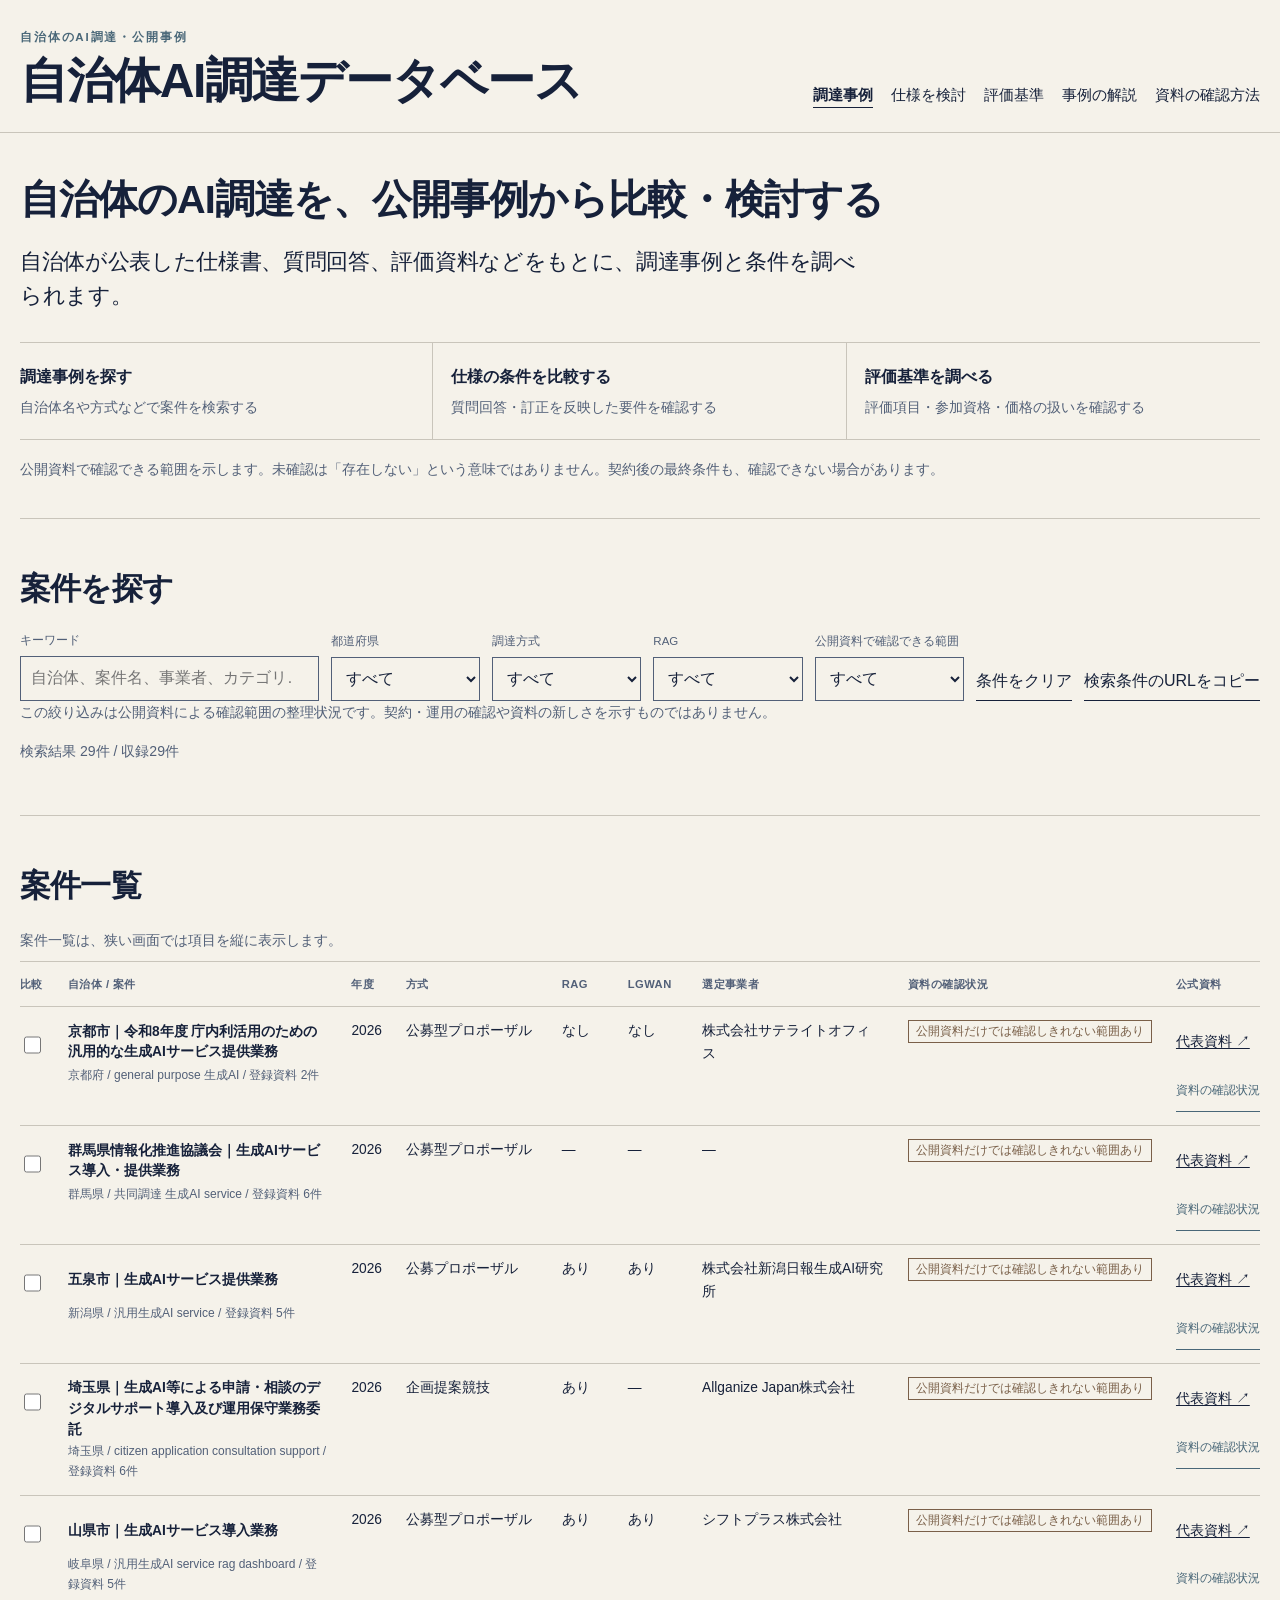
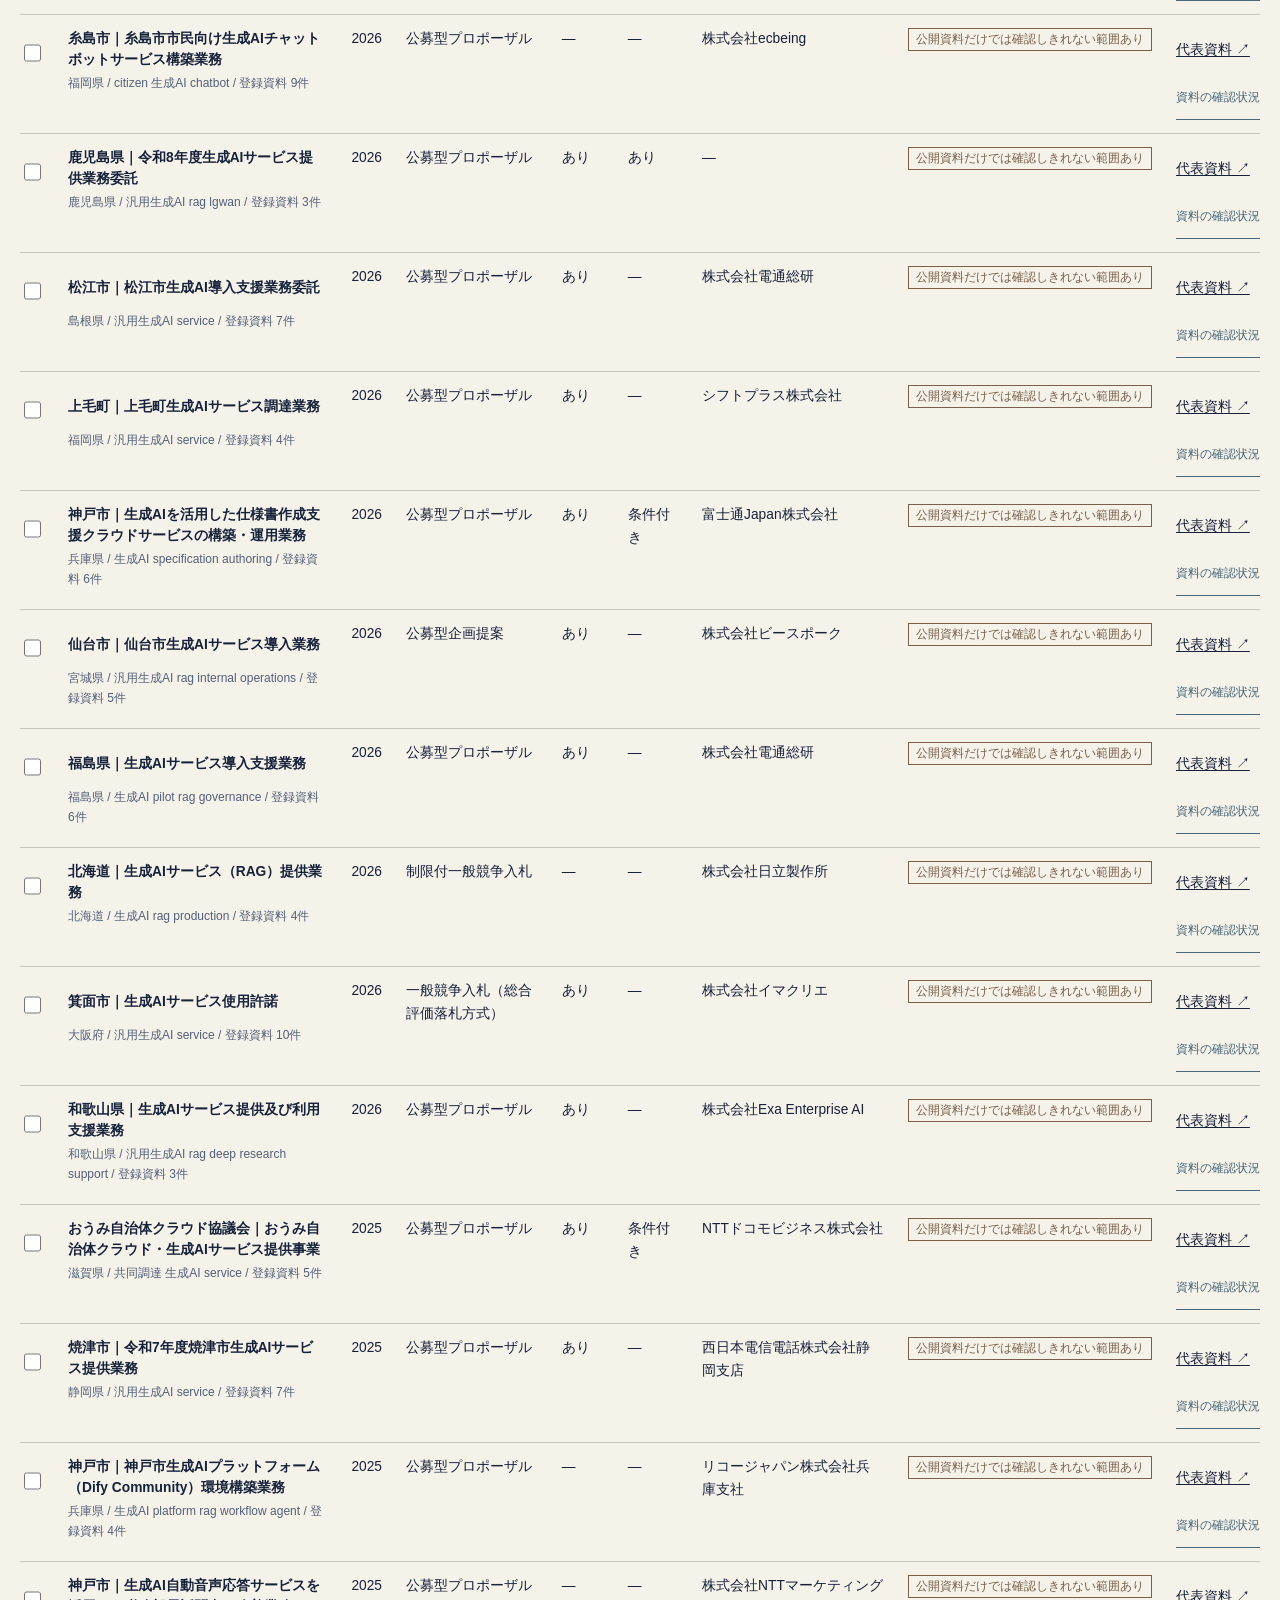
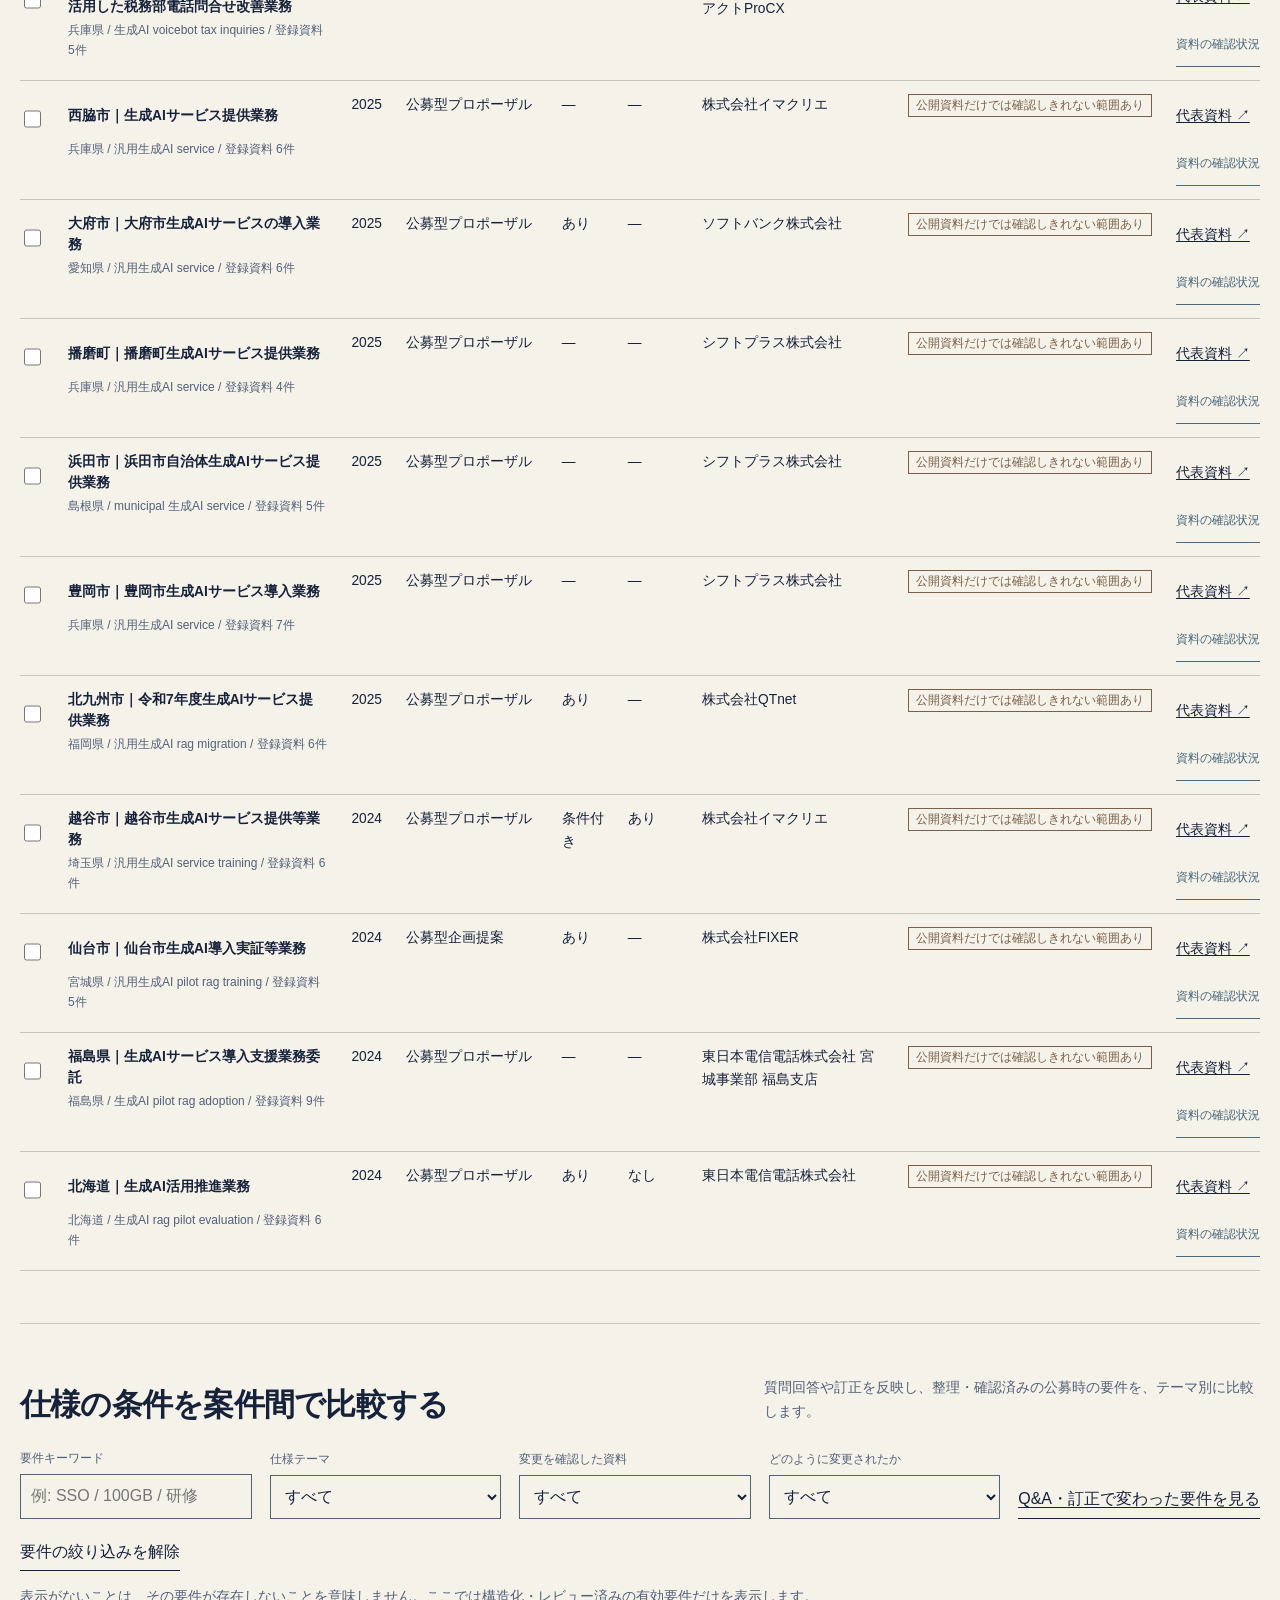
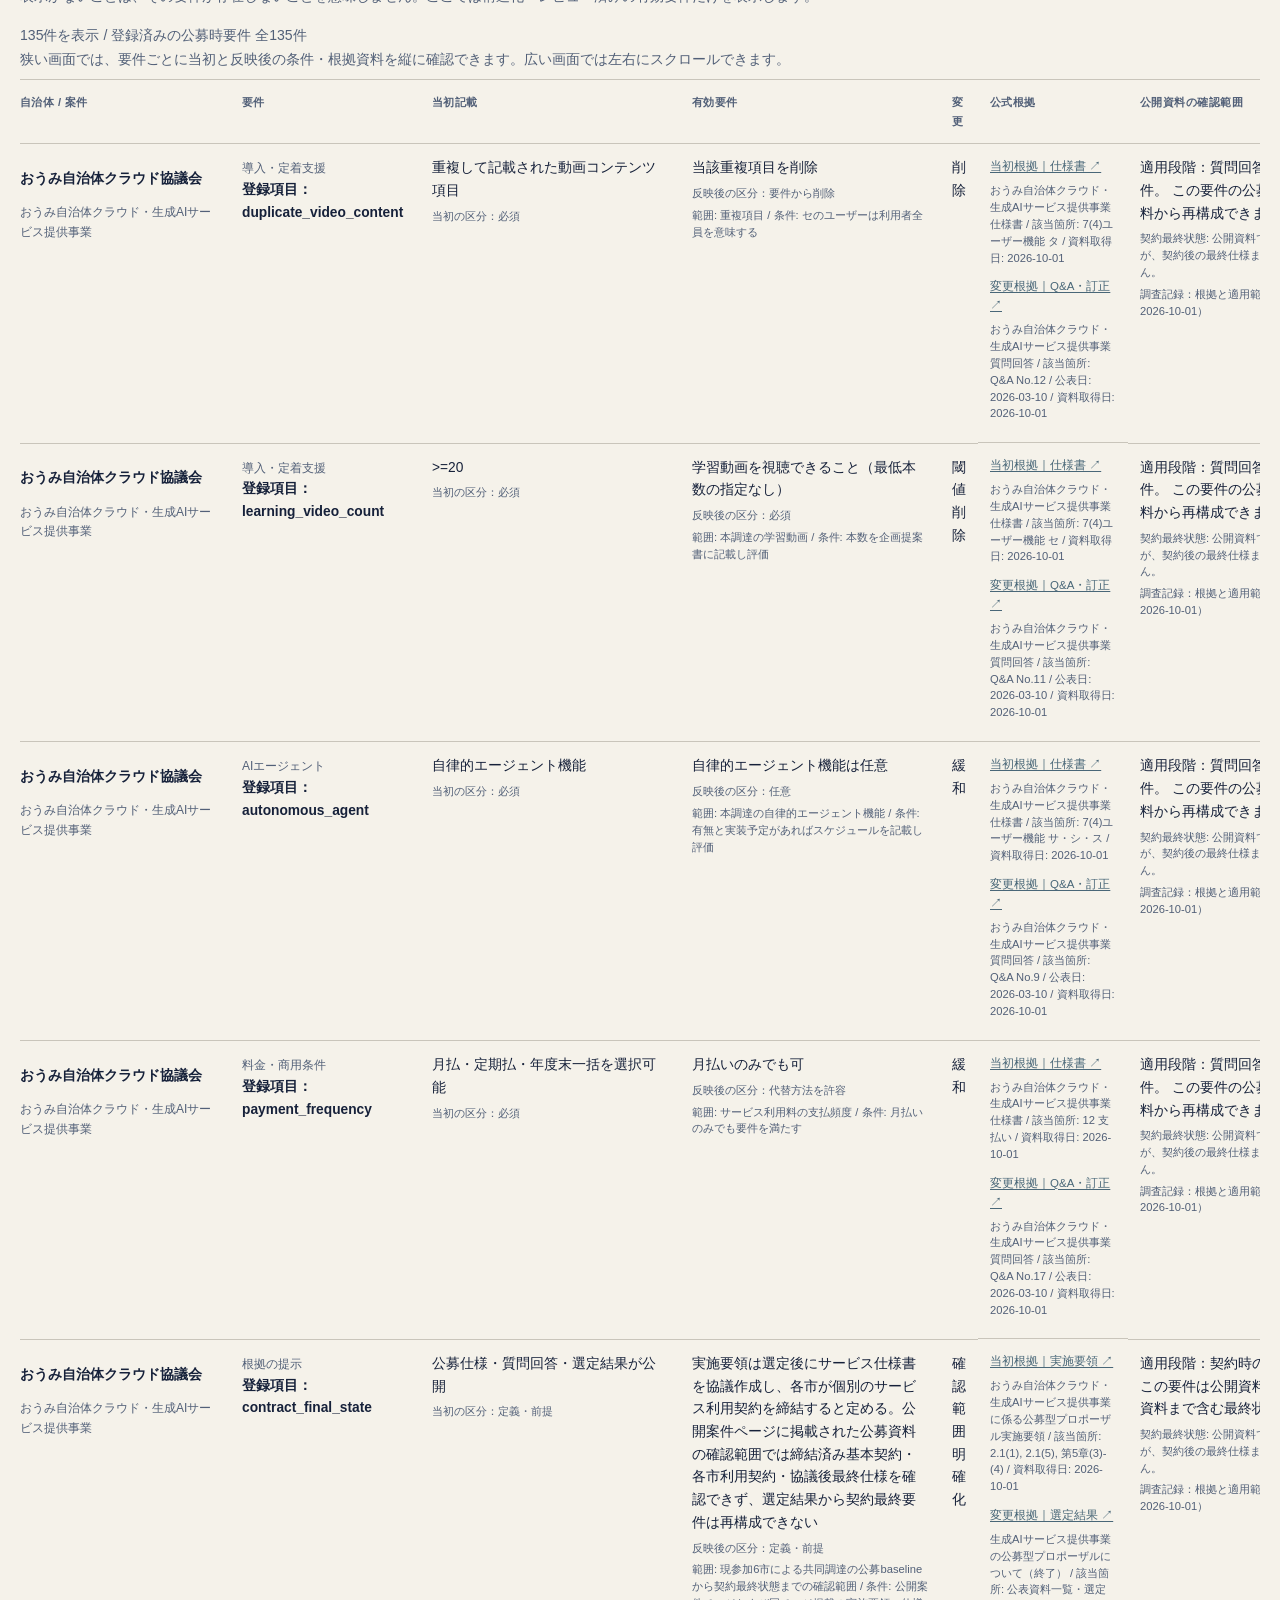
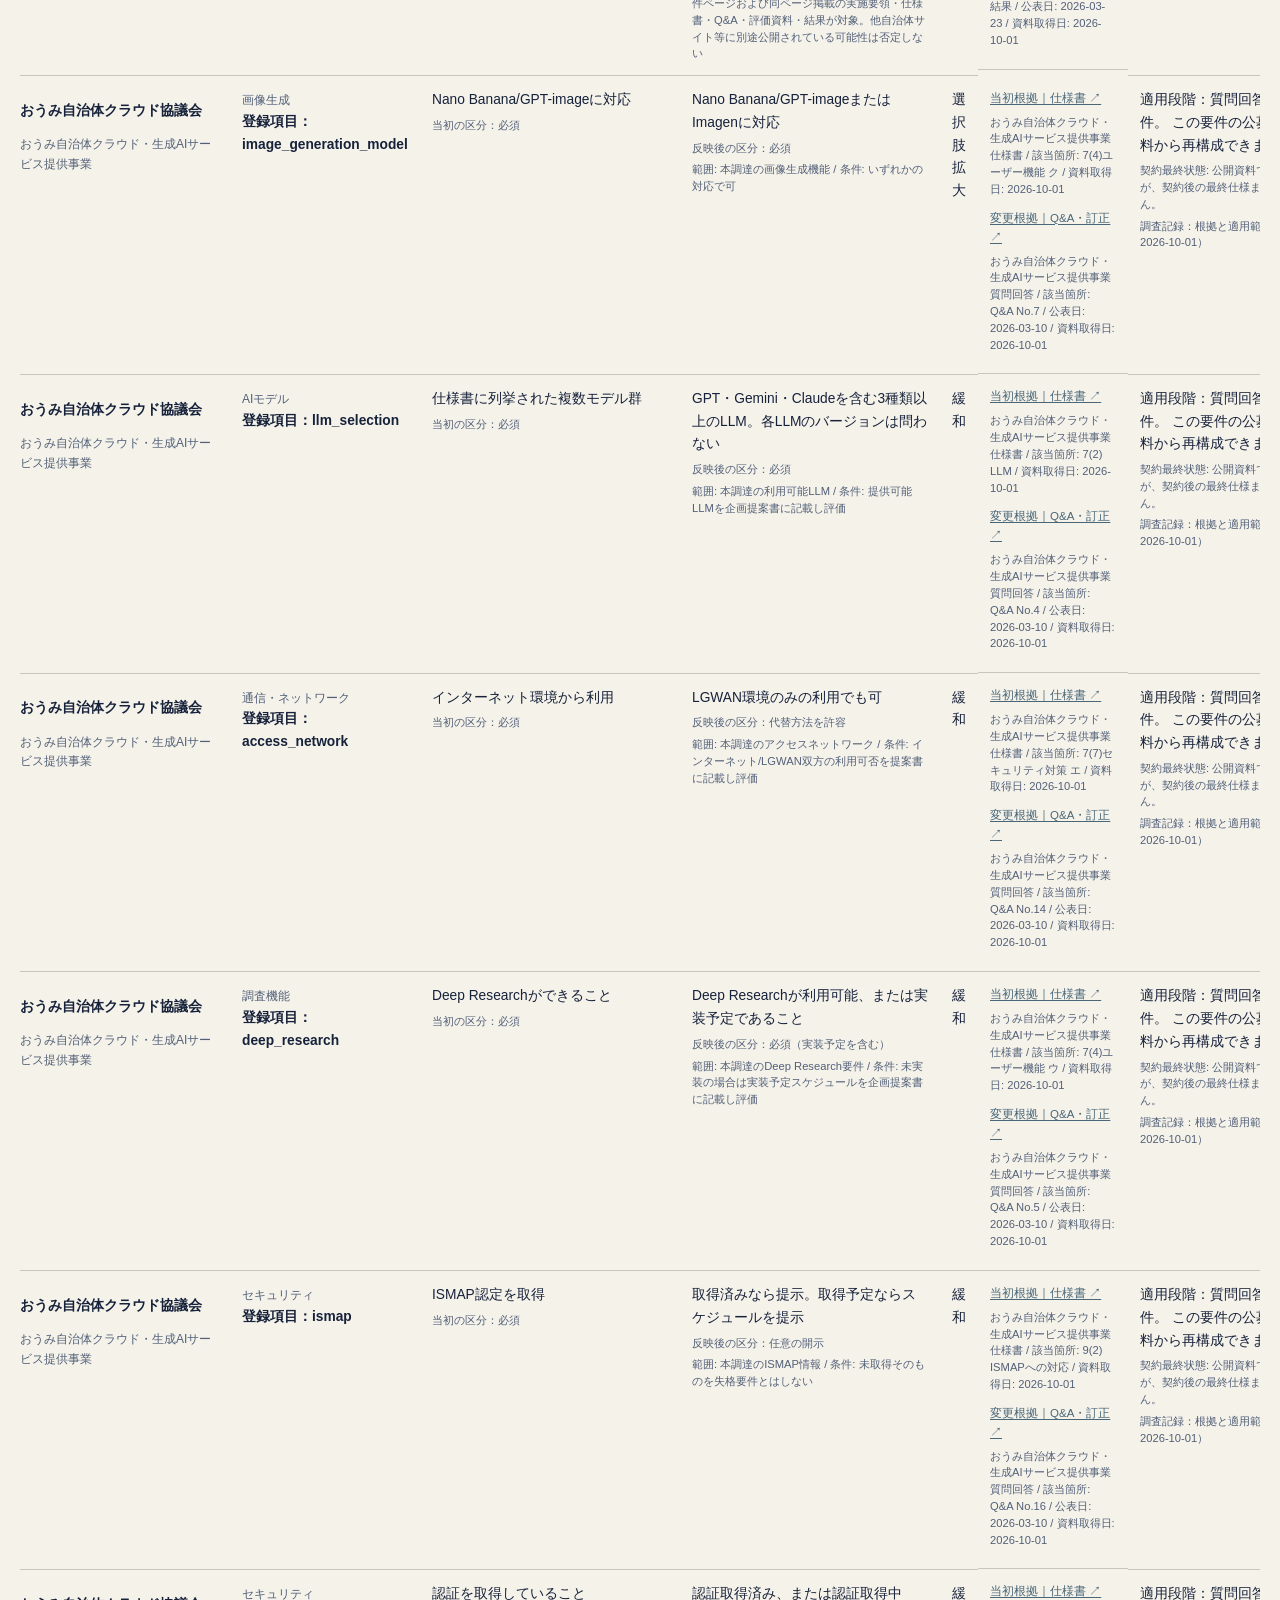
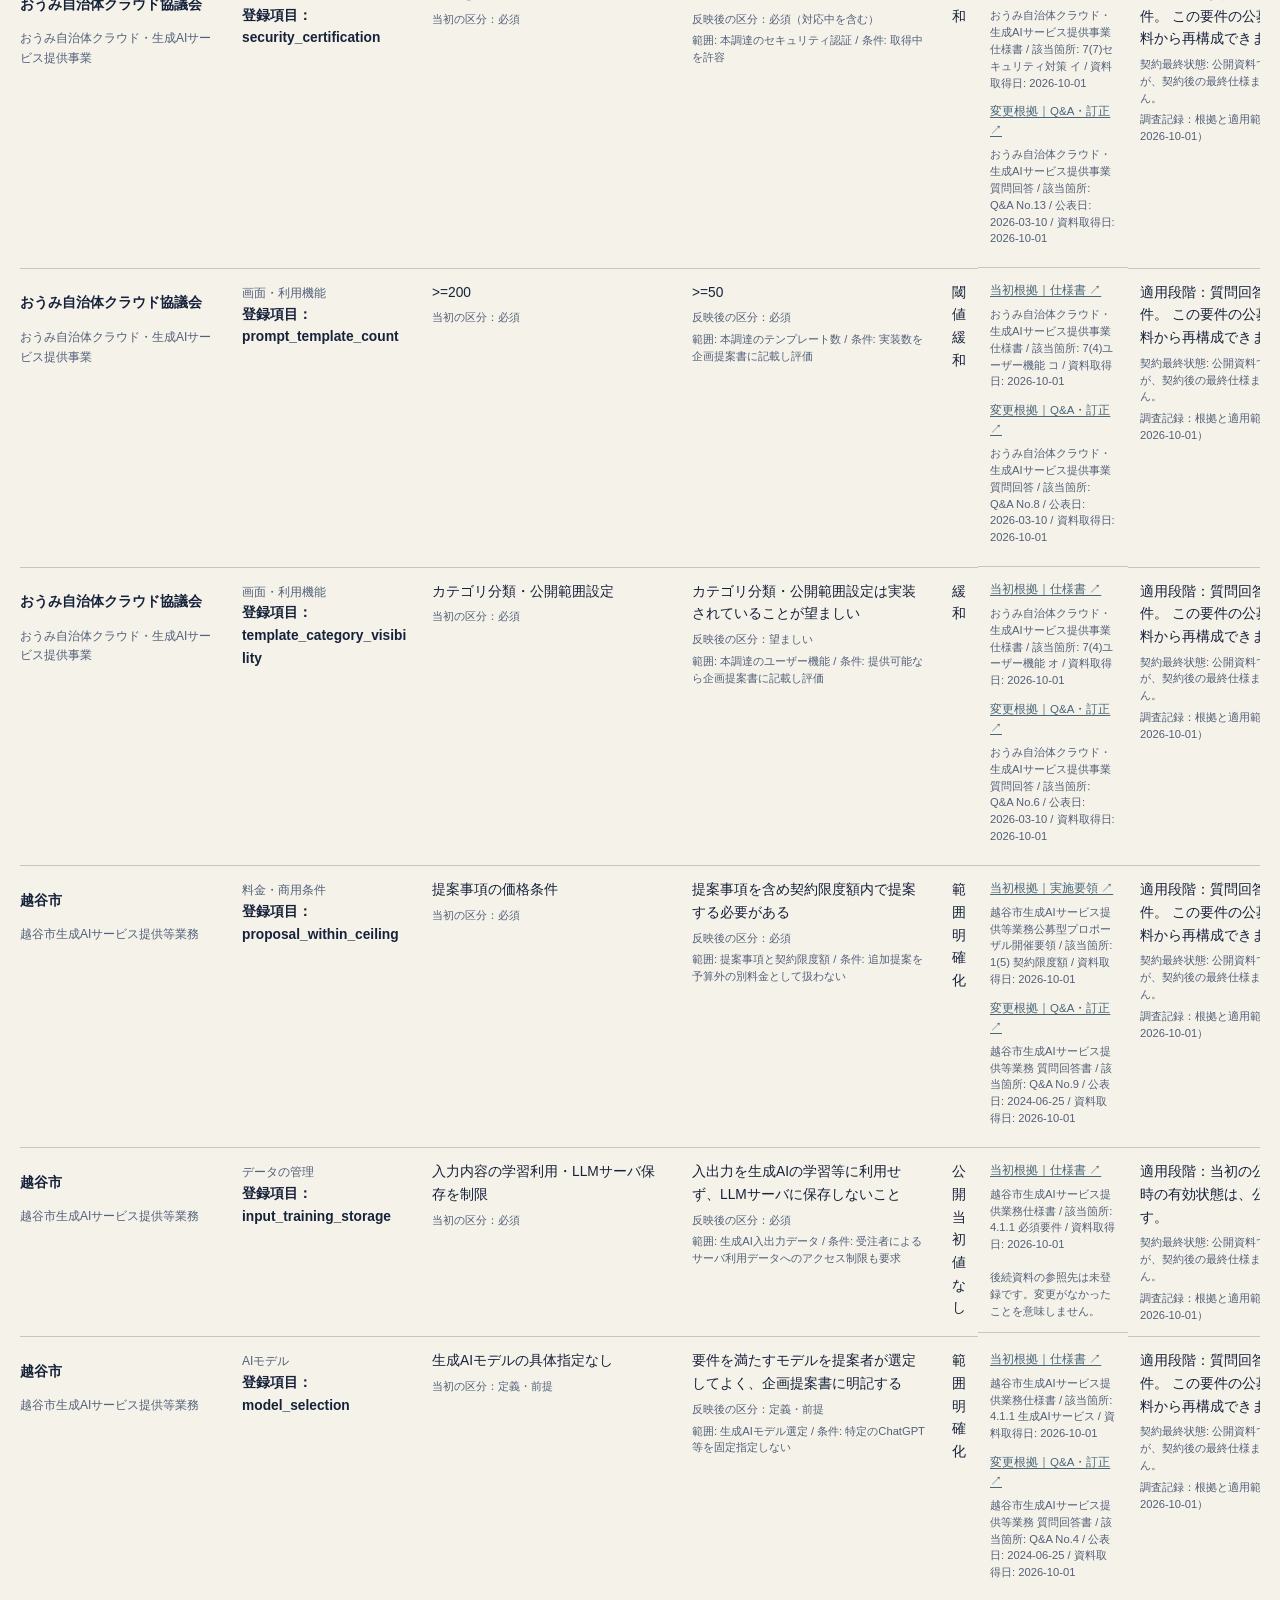
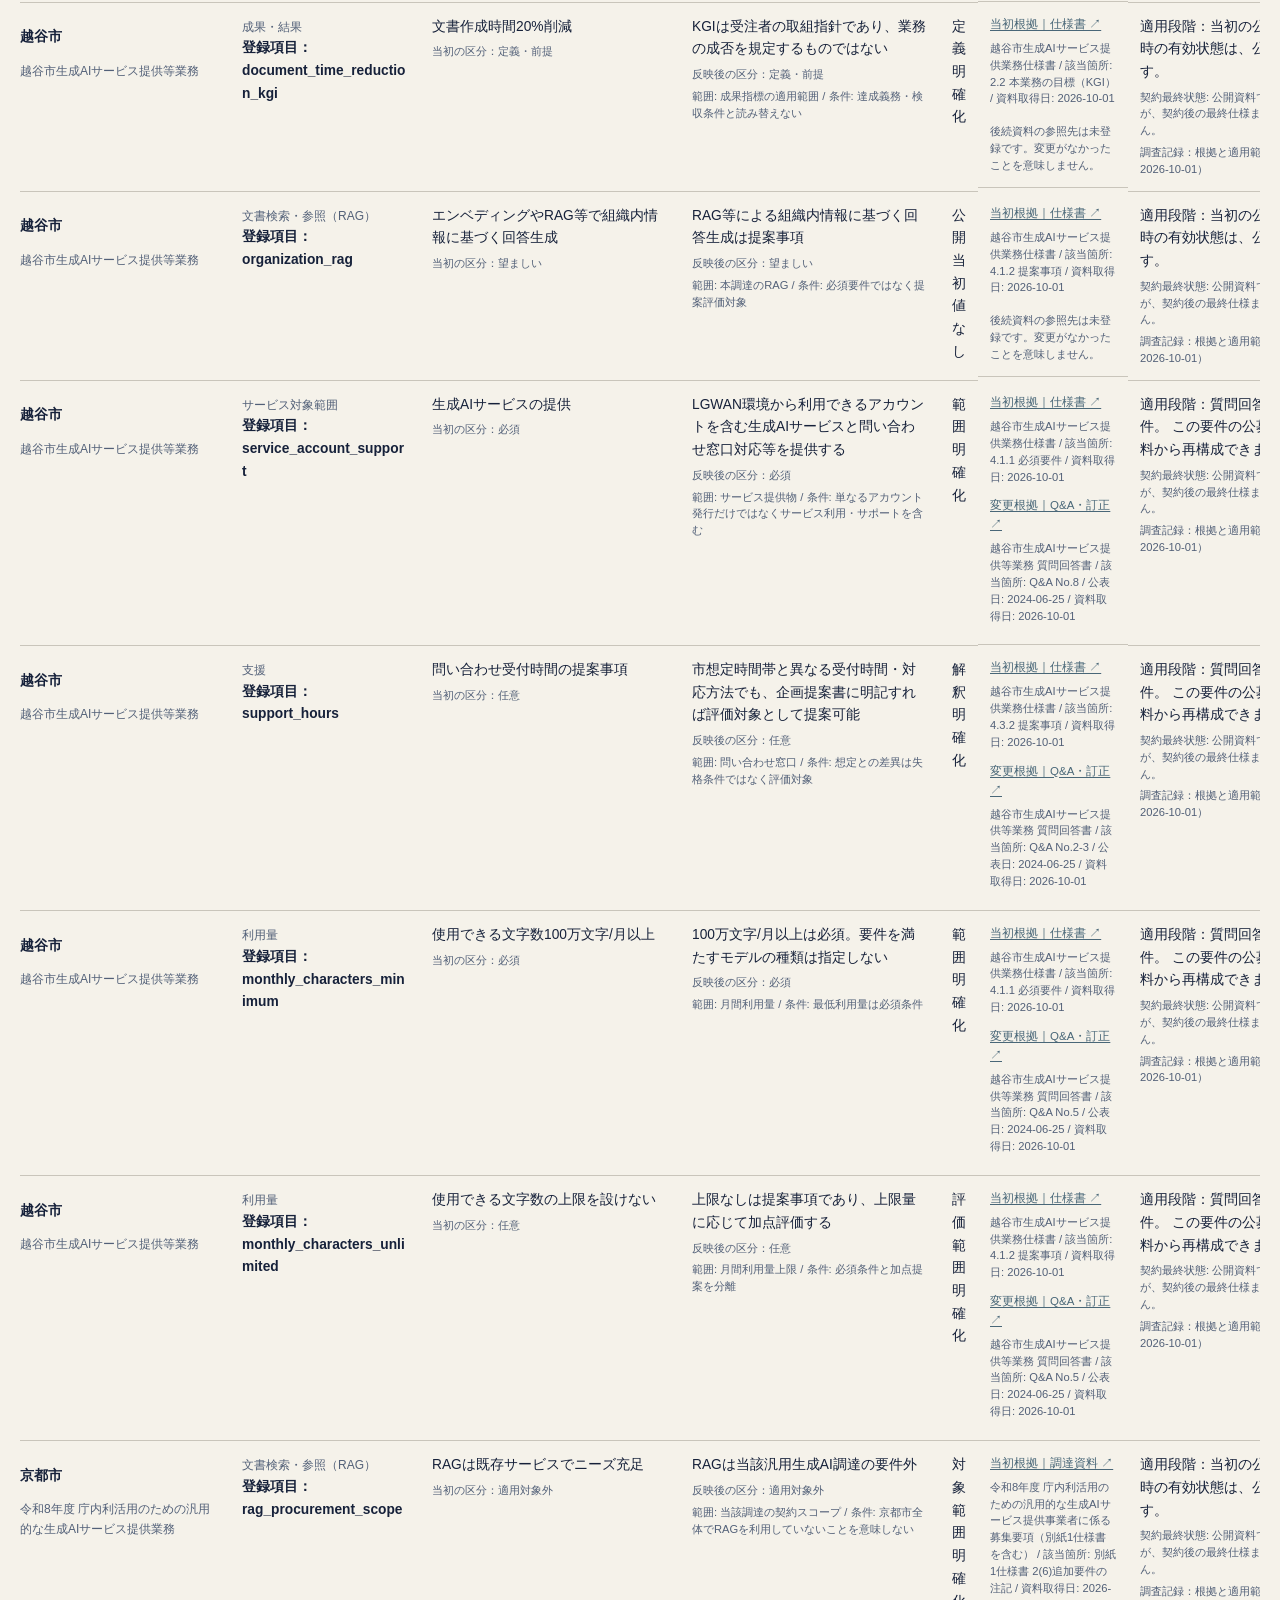
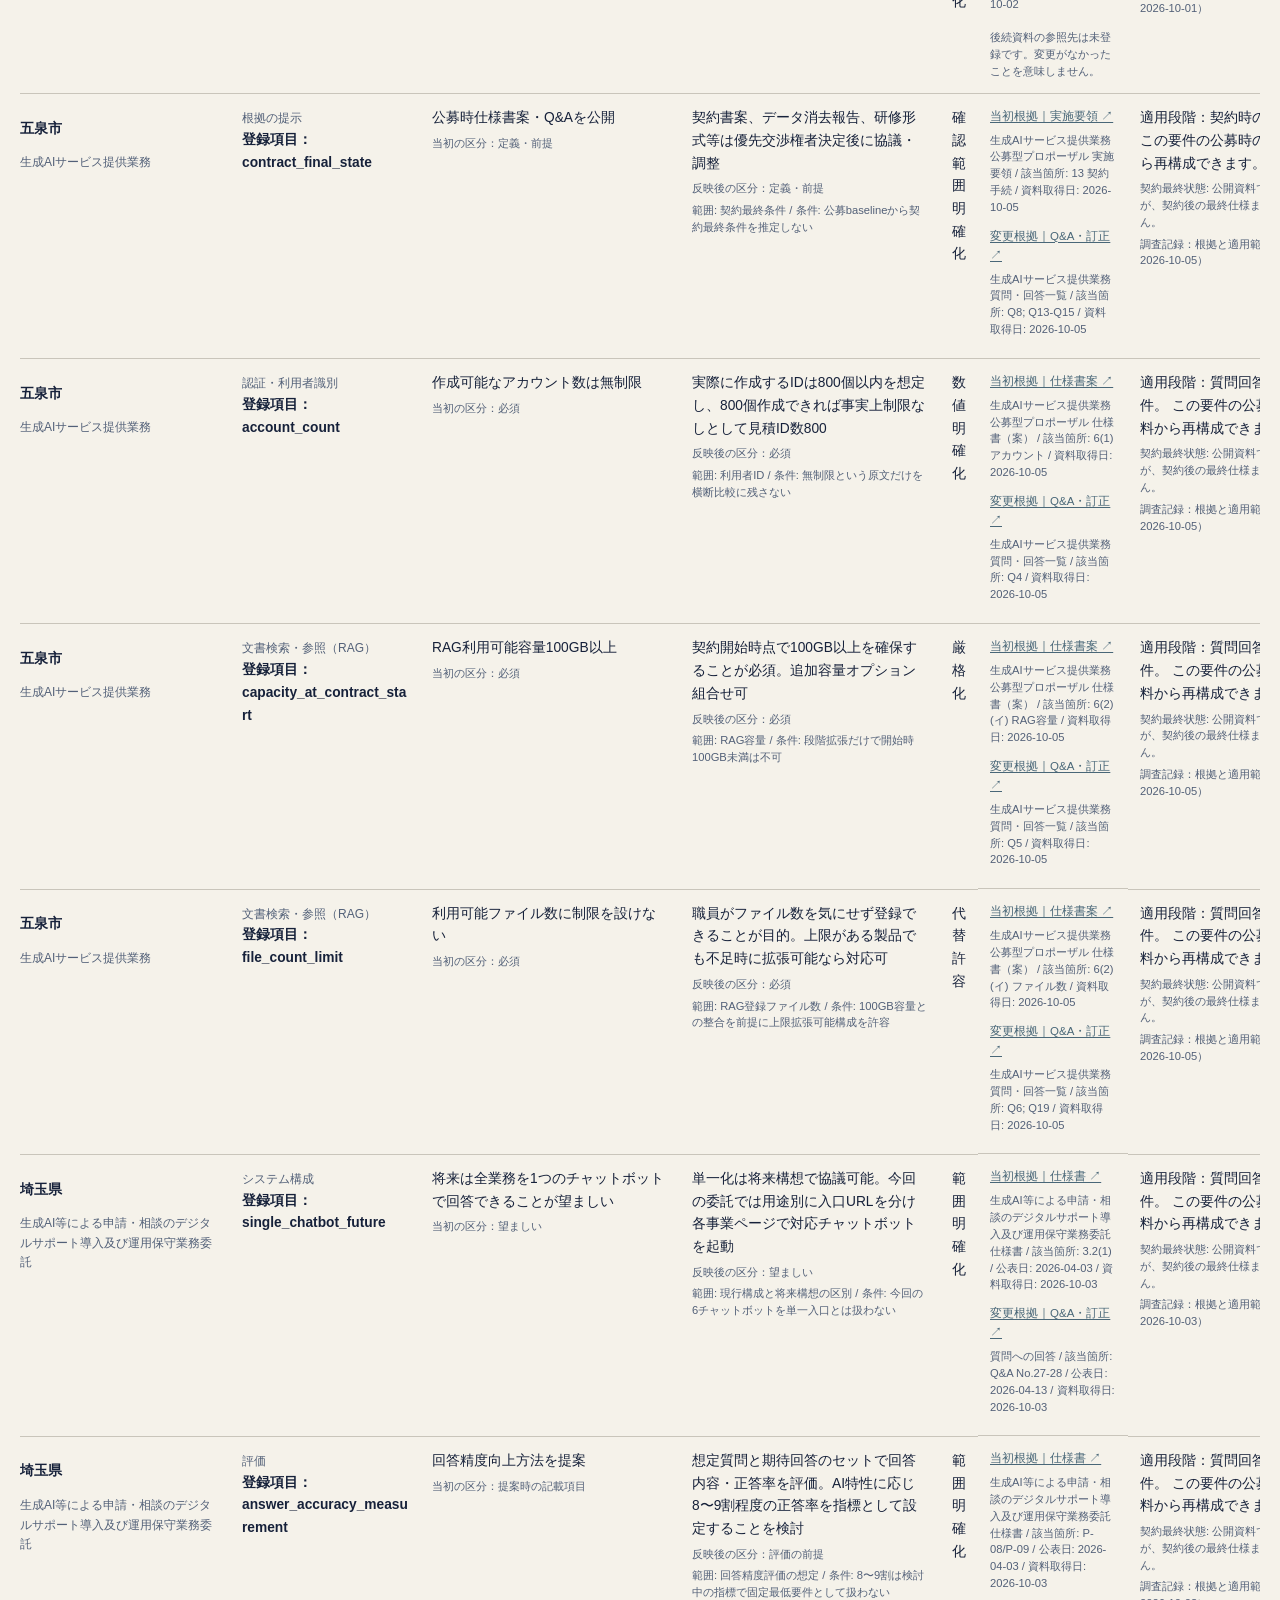
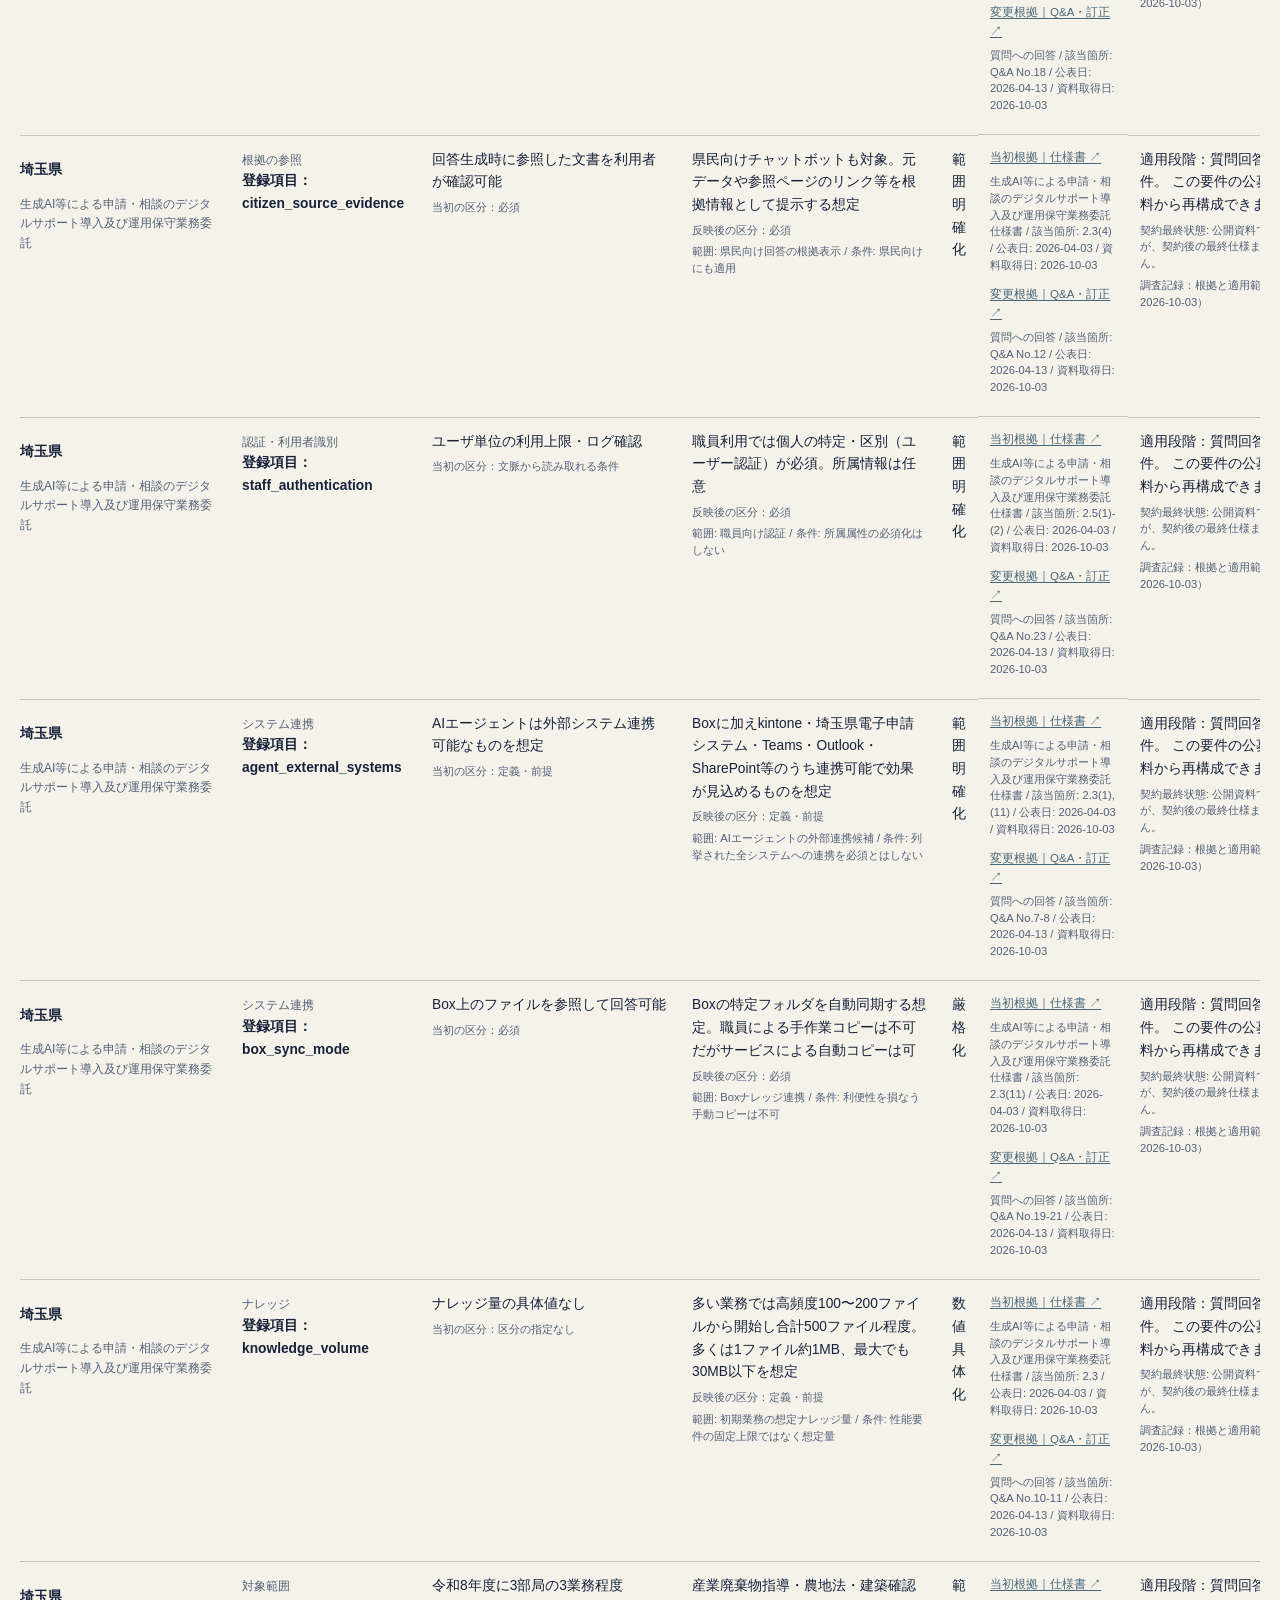
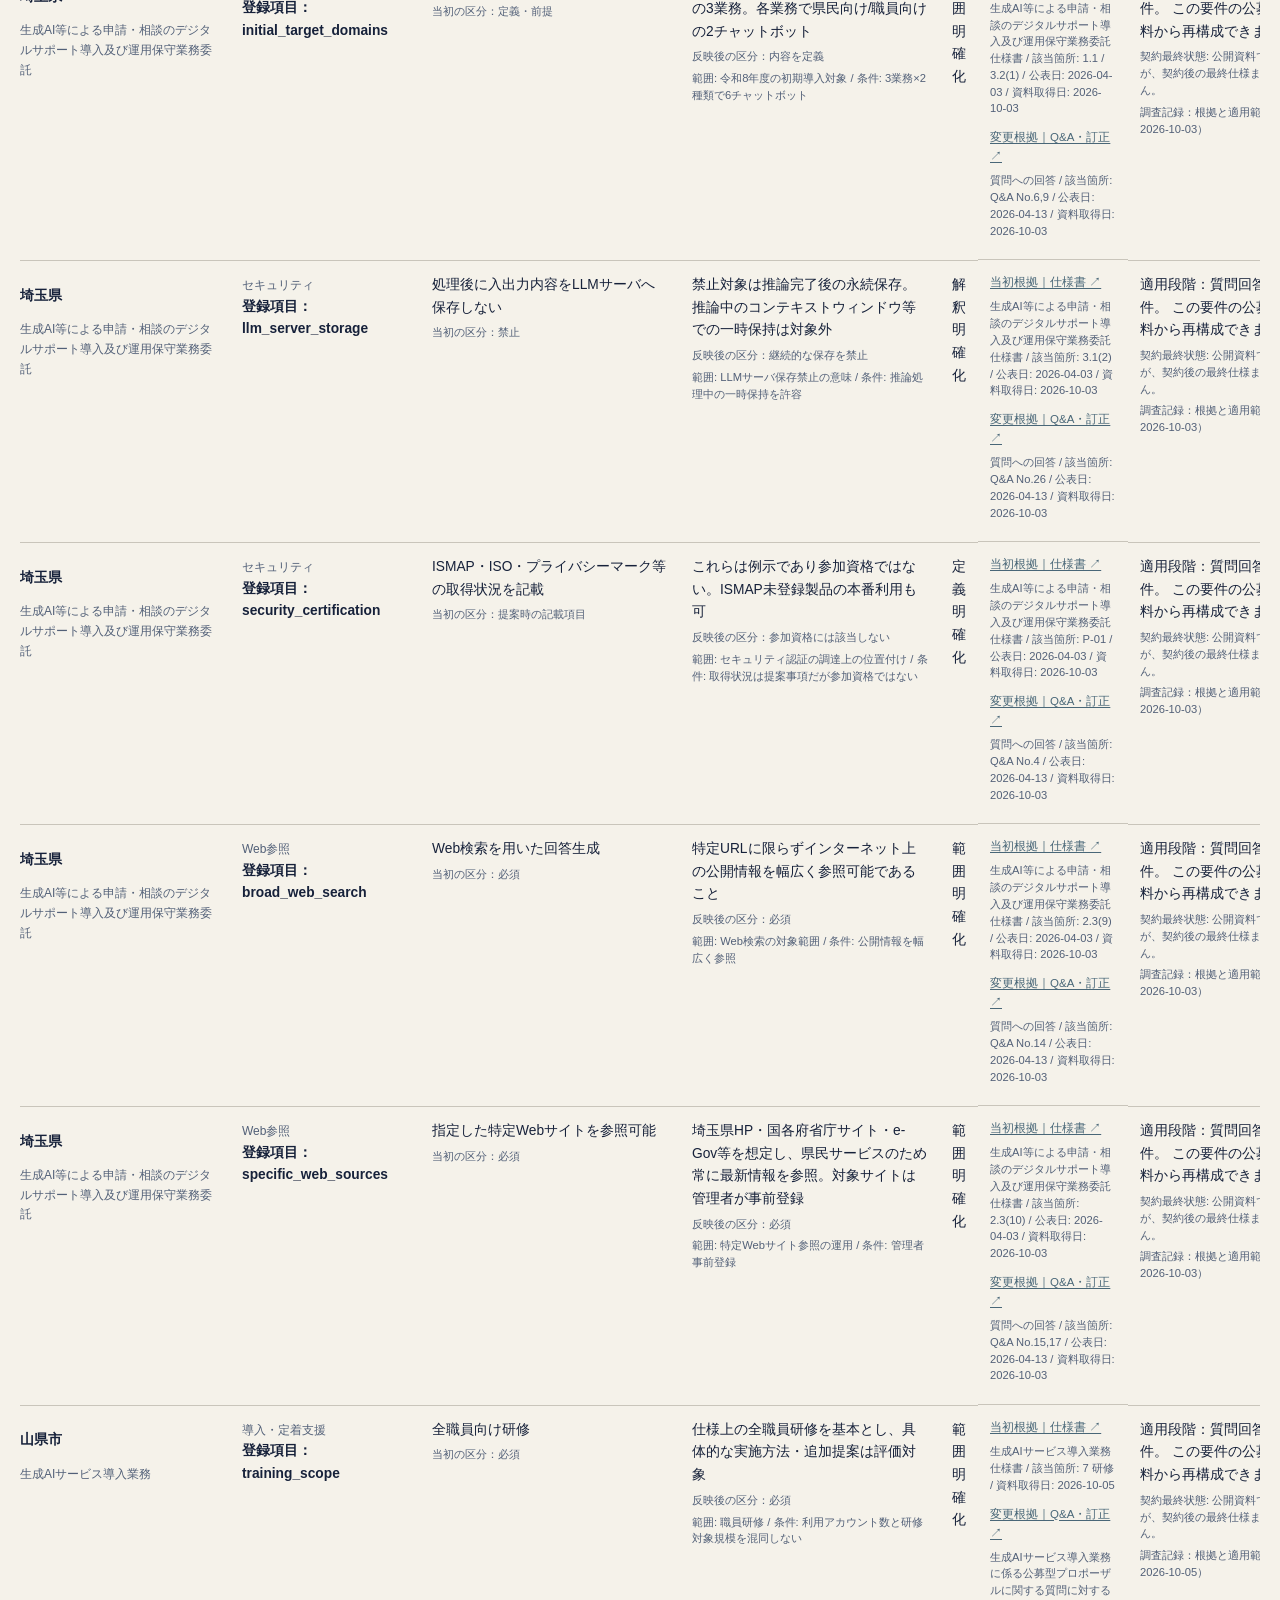
==== commit 4545e97e: "Replace residual public jargon with evidence-preserving Japanese (index.html)" ====
--- a/index.html
+++ b/index.html
@@ -237,7 +237,7 @@
           
           <h2 id="insights-heading">公開資料から分かる調達条件の違い</h2>
         </div>
-        <p class="section-lead">要件プロファイルを持つ案件を母数に、公開データから自動集計します。</p>
+        <p class="section-lead">要件の概要を登録した案件を対象に、収録データから集計しています。</p>
       </div>
       <div class="insight-grid">
         <article class="insight">
@@ -260,7 +260,7 @@
         </article>
         <article class="insight">
           <p class="insight-number"><span id="insight-bounded">—</span><small>件</small></p>
-          <h3>公開資料だけでは境界あり</h3>
+          <h3>契約後の最終仕様を公開資料だけでは確認しきれない</h3>
           <p>公募資料から契約最終状態までを完全には再構成できない案件。</p>
           <button type="button" class="inline-action" data-theme-filter="bounded">該当案件を見る →</button>
         </article>
--- a/assets/site.css
+++ b/assets/site.css
@@ -385,3 +385,32 @@
   .results .case-table .source-actions { min-width: 0; }
   .results .case-table .compare-check { width: 24px; height: 24px; }
 }
+
+/* Keep the seven original requirement cells and their focus targets at every width. */
+.requirement-explorer .requirement-cell-label { display: none; }
+.requirement-explorer .requirement-value { display: block; white-space: pre-wrap; overflow-wrap: anywhere; }
+.requirement-explorer .requirement-table td { overflow-wrap: anywhere; }
+.requirement-explorer .requirement-source-links .inline-source { white-space: normal; overflow-wrap: anywhere; }
+@media (max-width: 767px) {
+  .requirement-explorer .table-wrap { overflow-x: visible; border-top: 0; }
+  .requirement-explorer .requirement-table,
+  .requirement-explorer .requirement-table tbody { display: block; width: 100%; min-width: 0; }
+  .requirement-explorer .requirement-table thead {
+    position: absolute; width: 1px; height: 1px; margin: -1px; padding: 0;
+    overflow: hidden; clip: rect(0, 0, 0, 0); white-space: nowrap; border: 0;
+  }
+  .requirement-explorer .requirement-table tbody tr {
+    display: block; min-width: 0; padding: 8px 14px; margin: 0 0 16px;
+    border: 1px solid var(--line); overflow-wrap: anywhere;
+  }
+  .requirement-explorer .requirement-table tbody td {
+    display: block; width: 100%; padding: 10px 0; min-width: 0;
+    border-bottom: 1px solid var(--line); white-space: normal;
+  }
+  .requirement-explorer .requirement-table tbody td:last-child { border-bottom: 0; }
+  .requirement-explorer .requirement-cell-label {
+    display: block; margin-bottom: 5px; color: var(--muted);
+    font-size: .74rem; font-weight: 650;
+  }
+  .requirement-explorer .requirement-table a { overflow-wrap: anywhere; }
+}
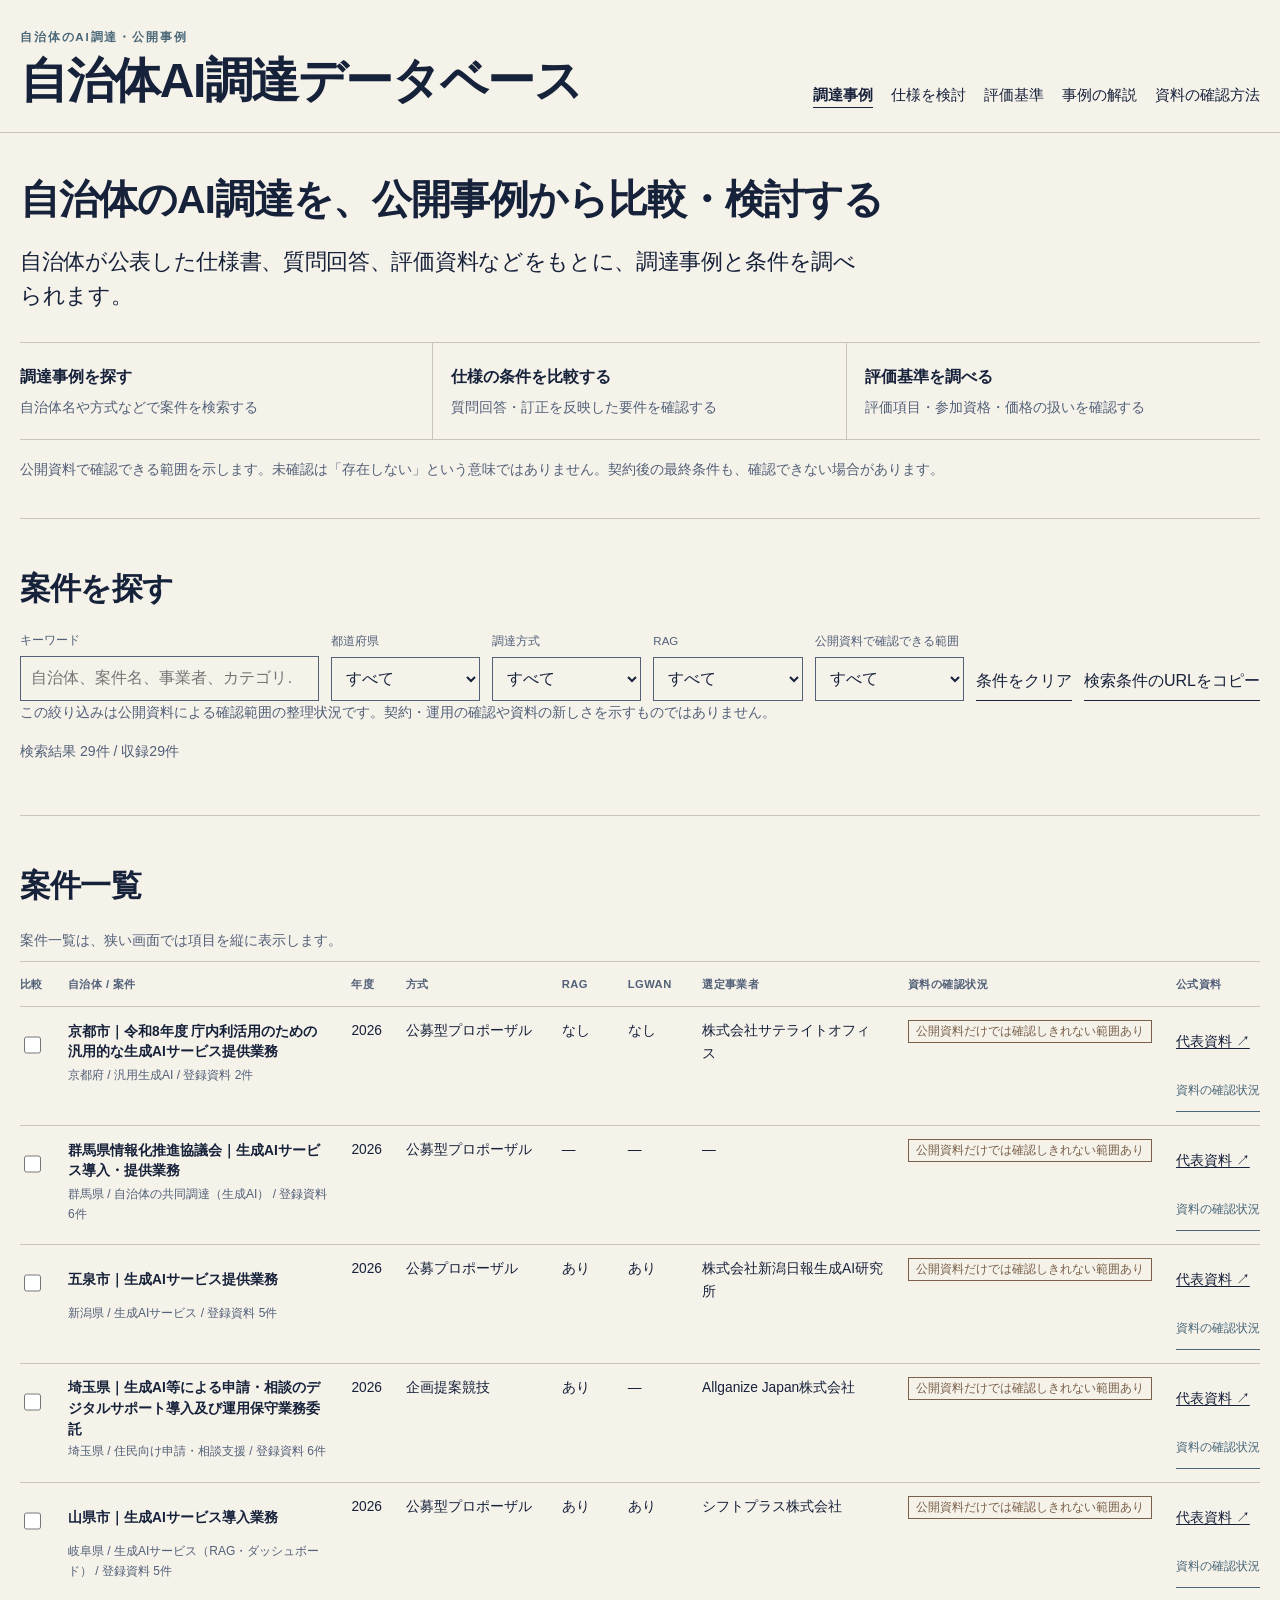
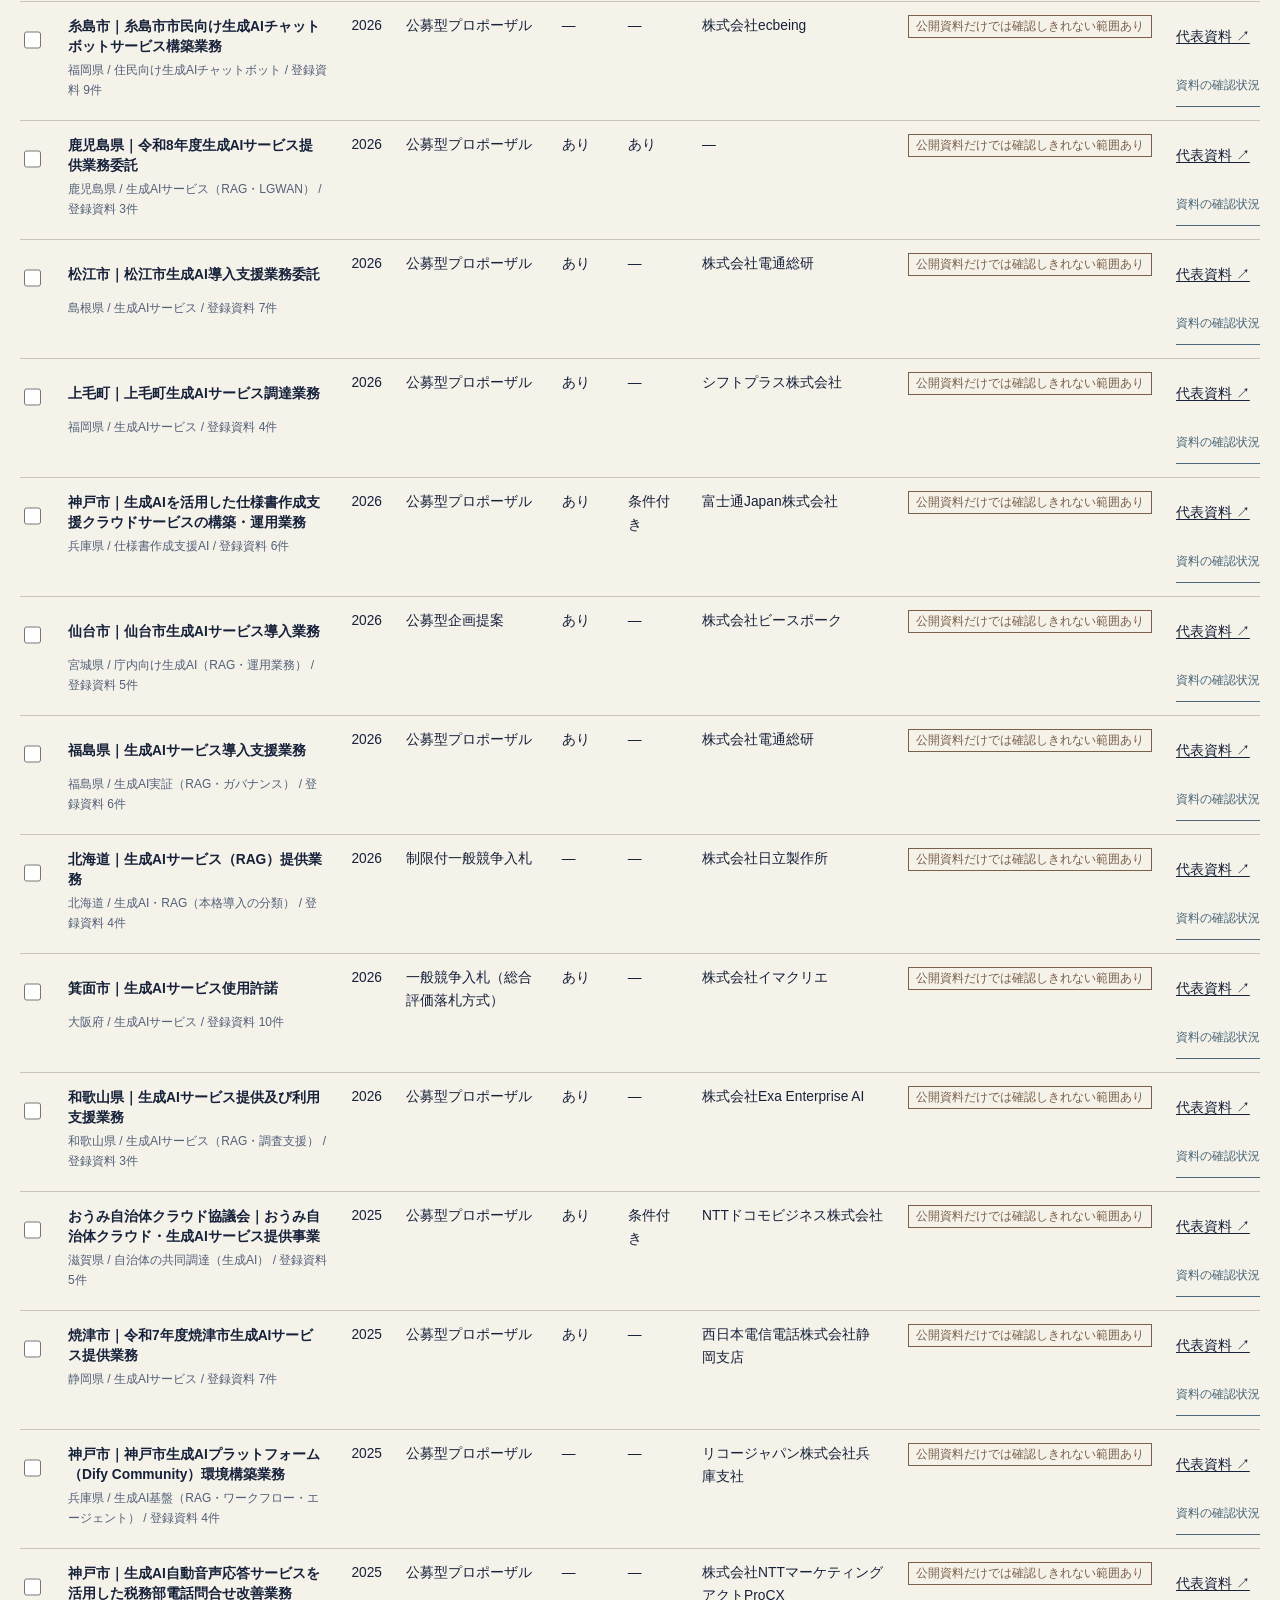
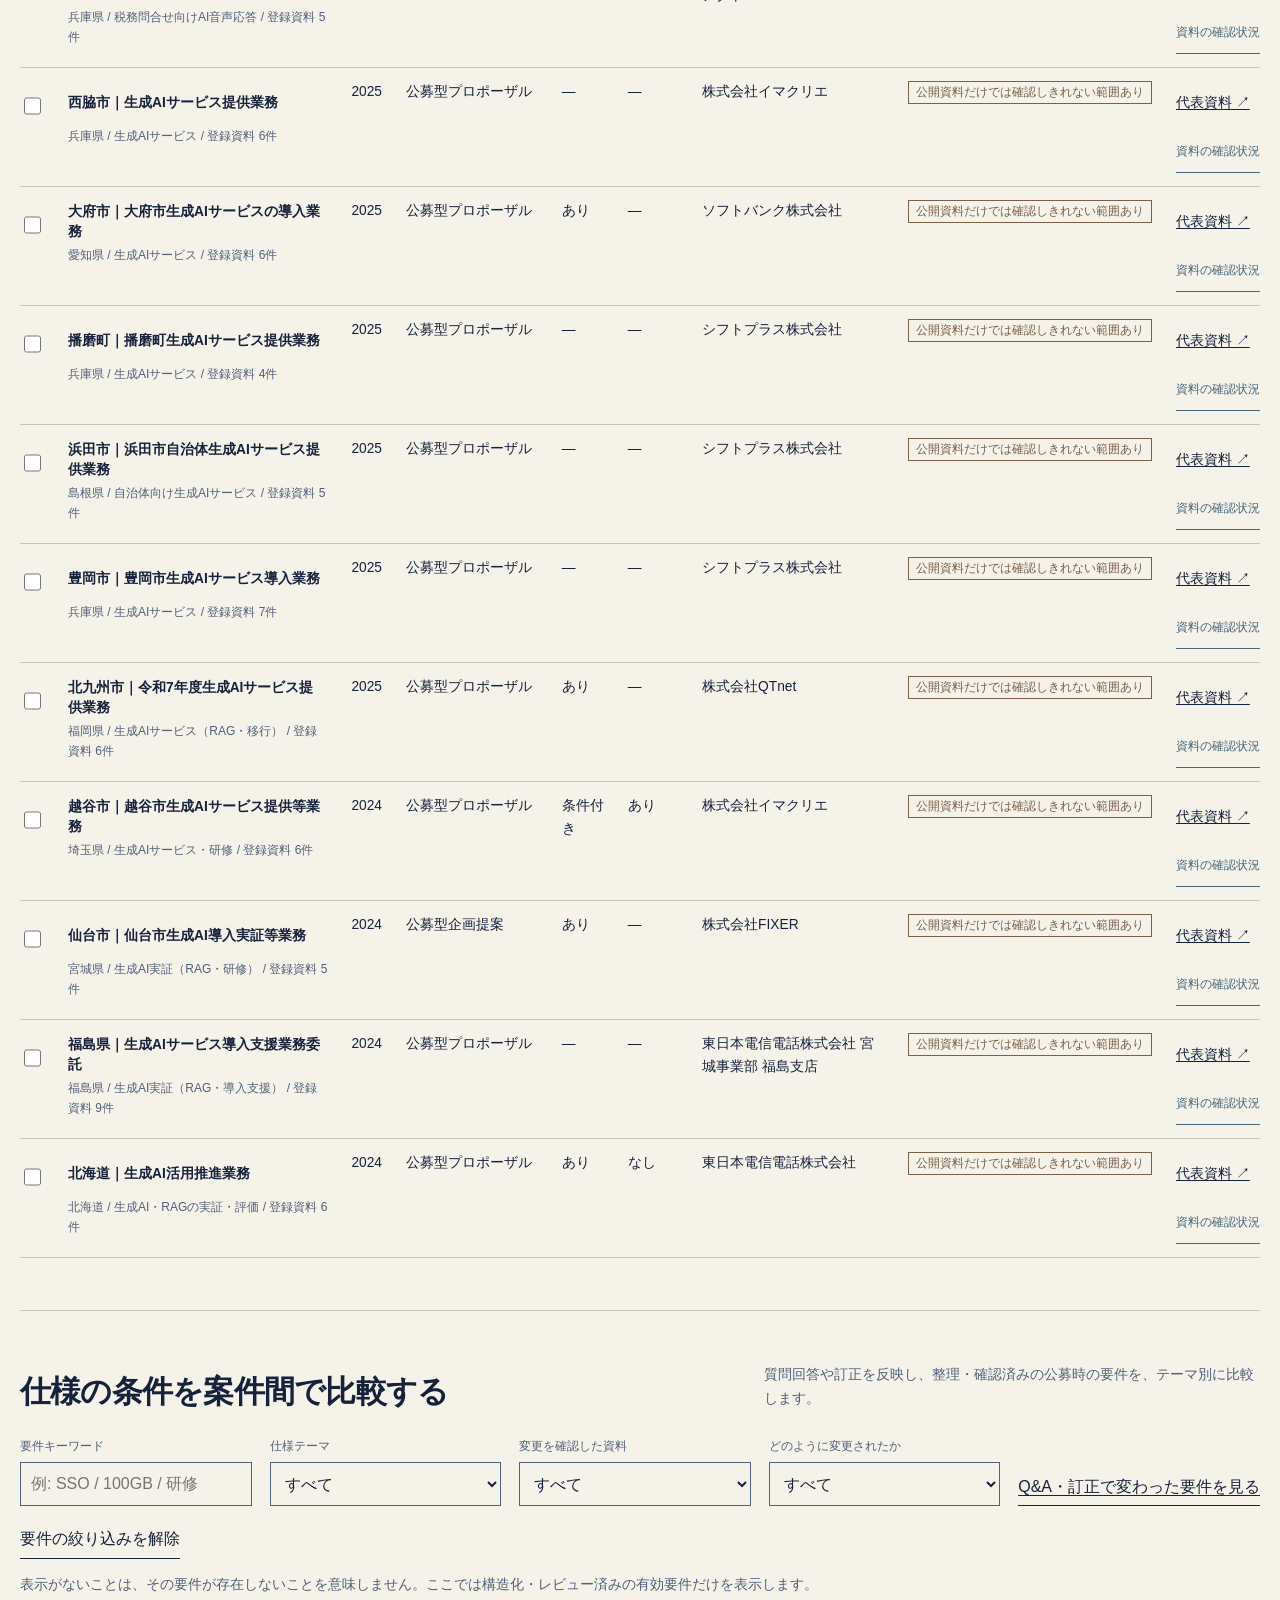
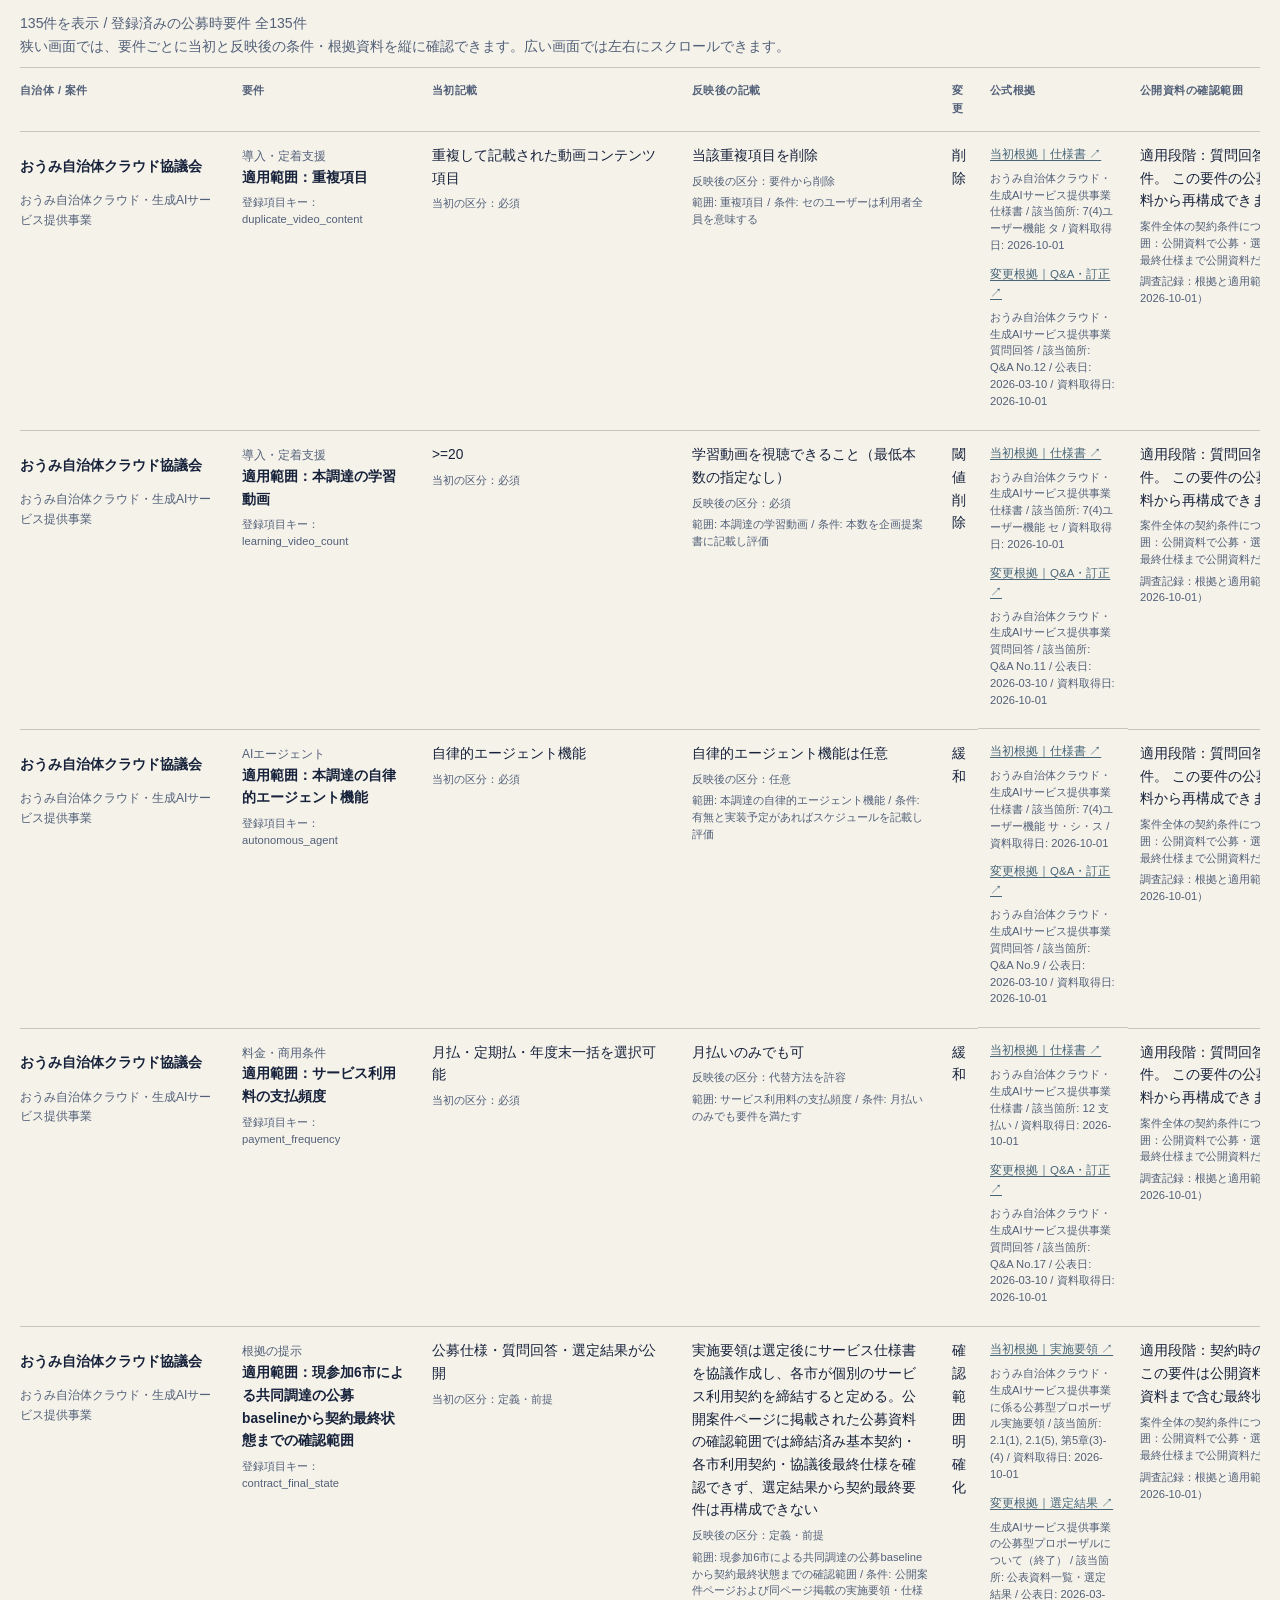
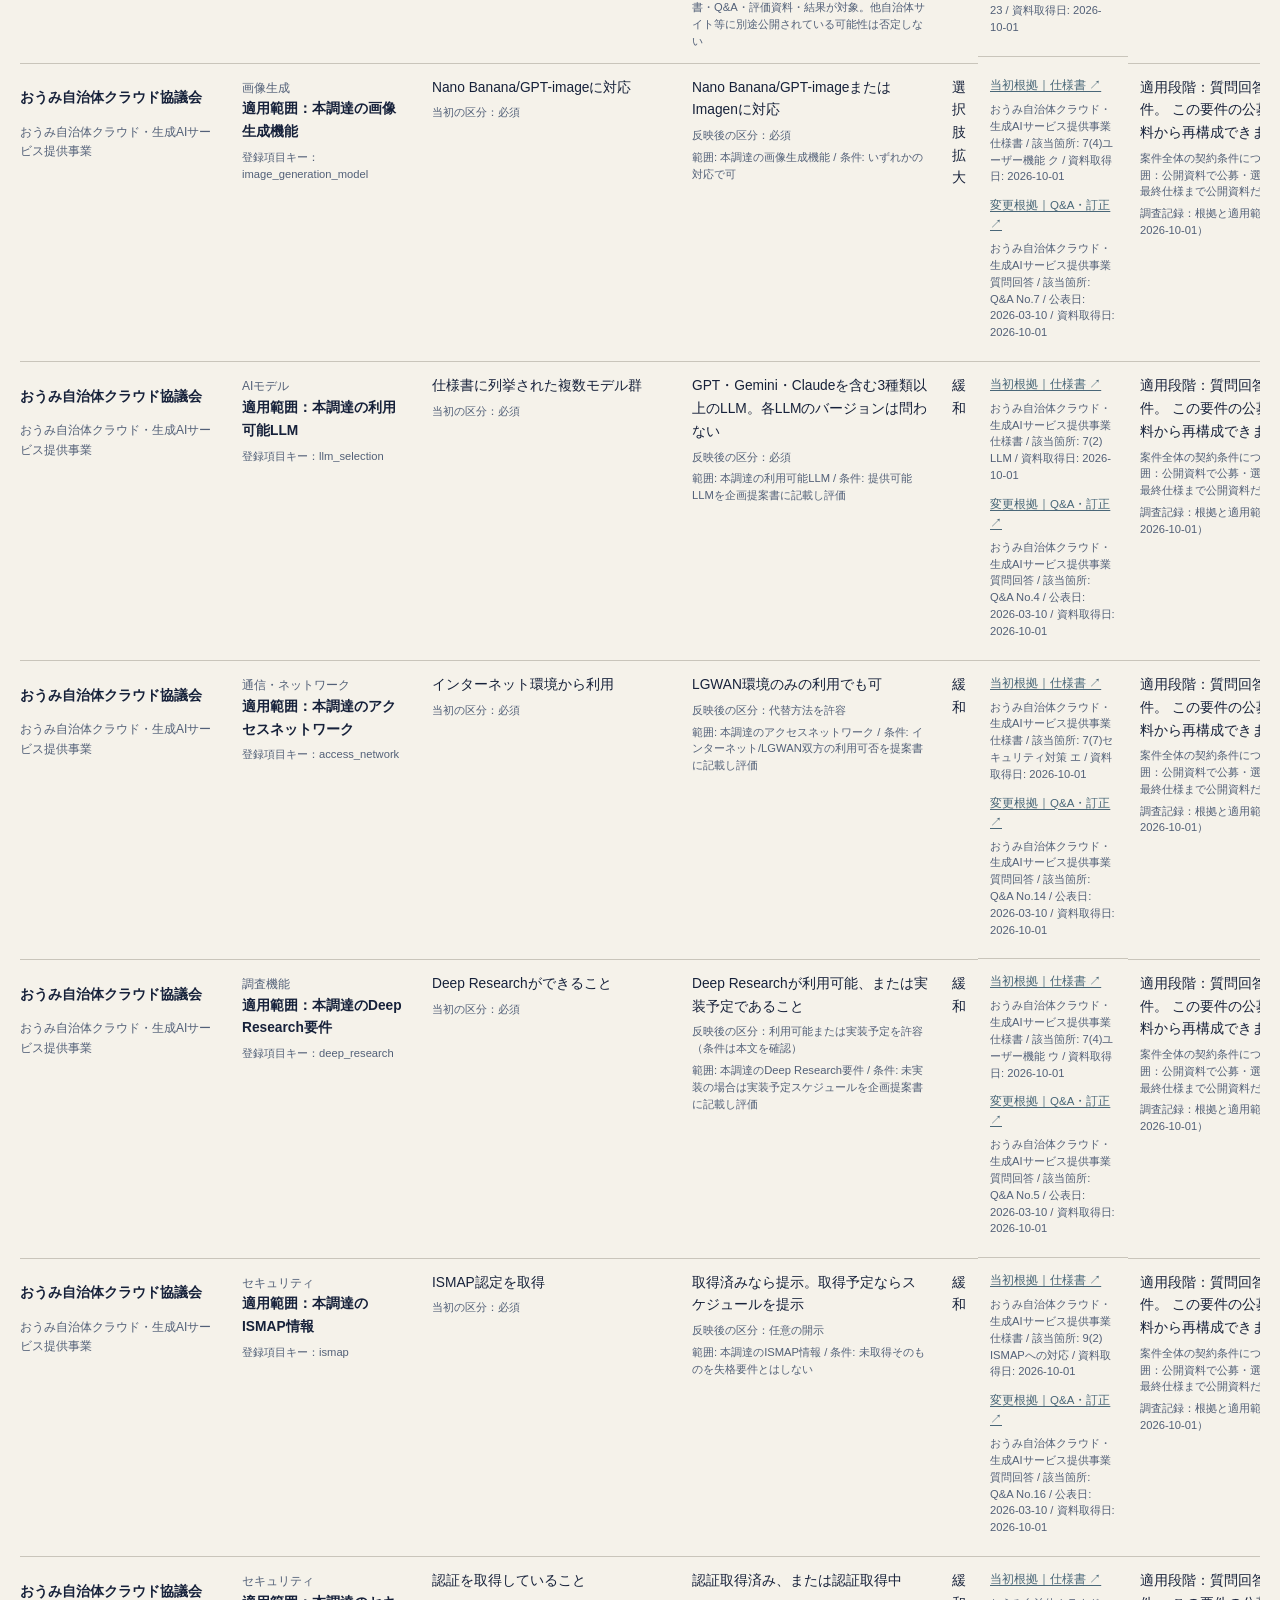
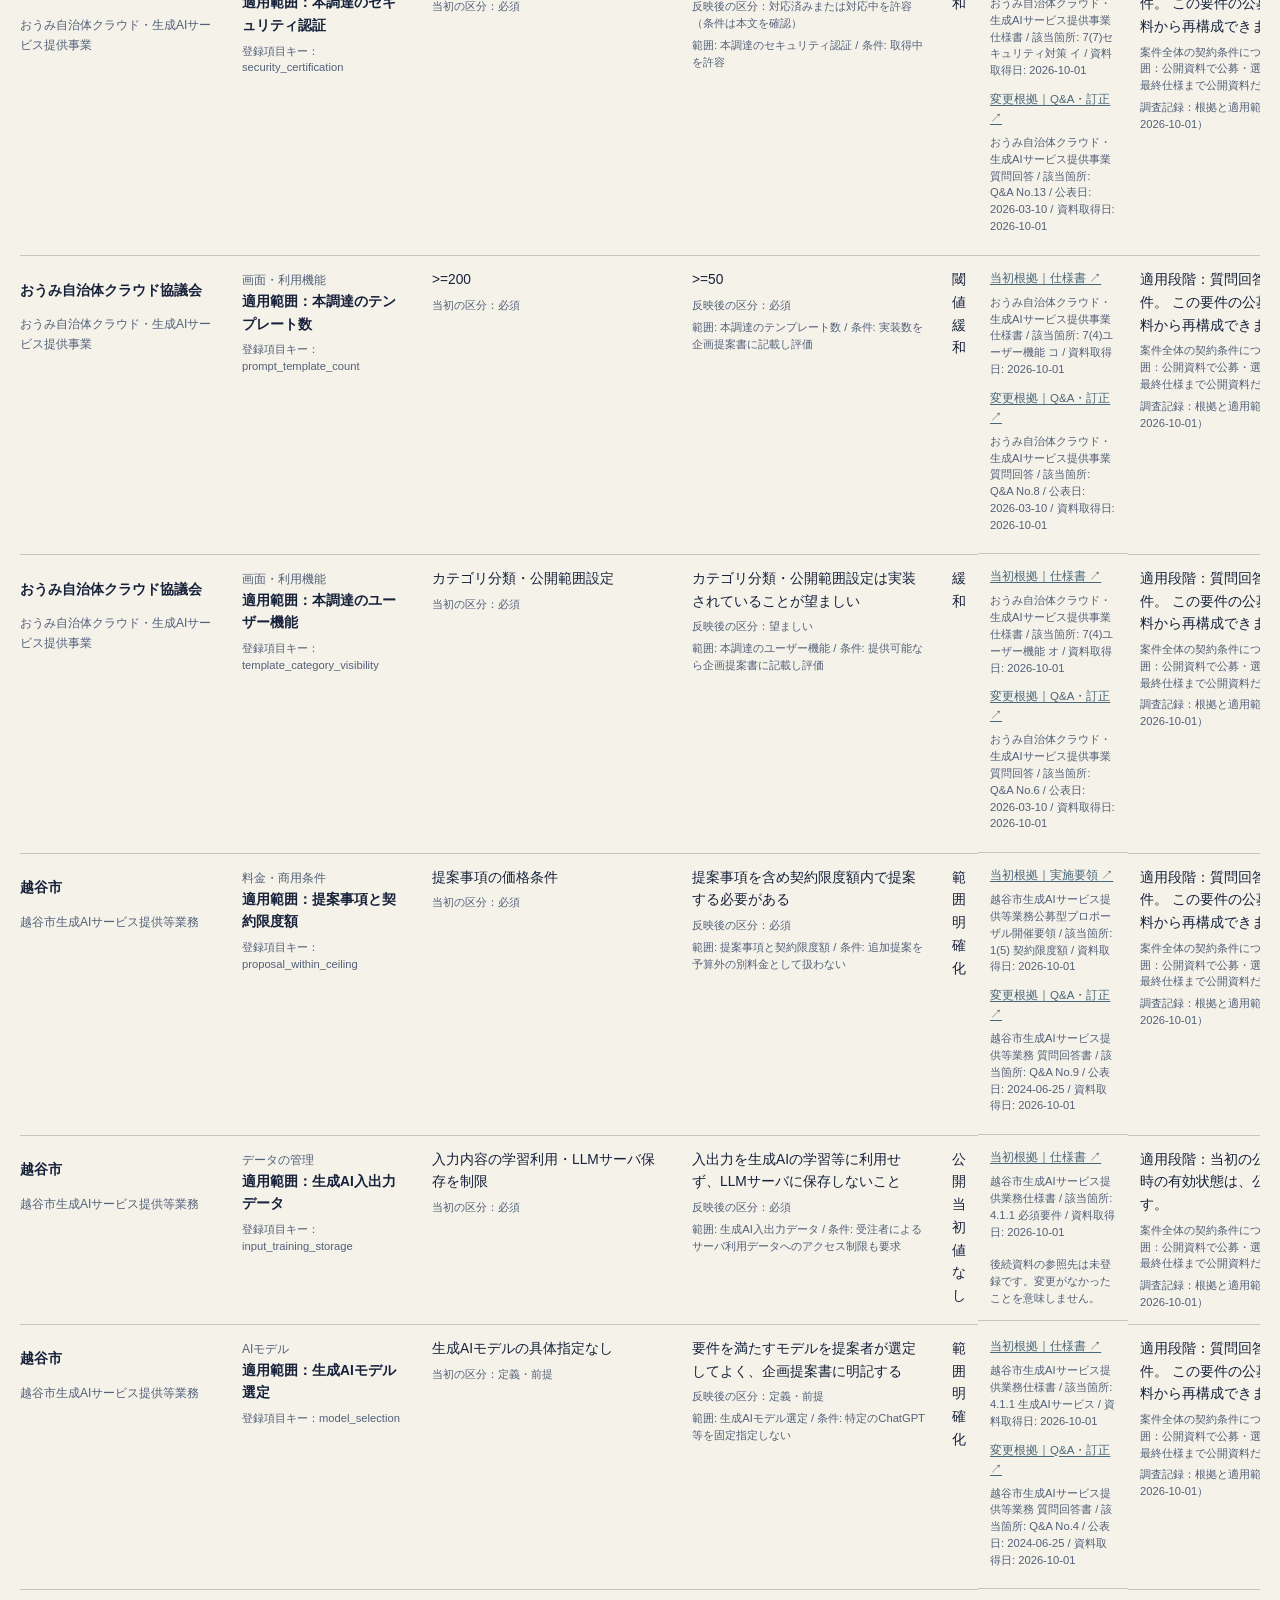
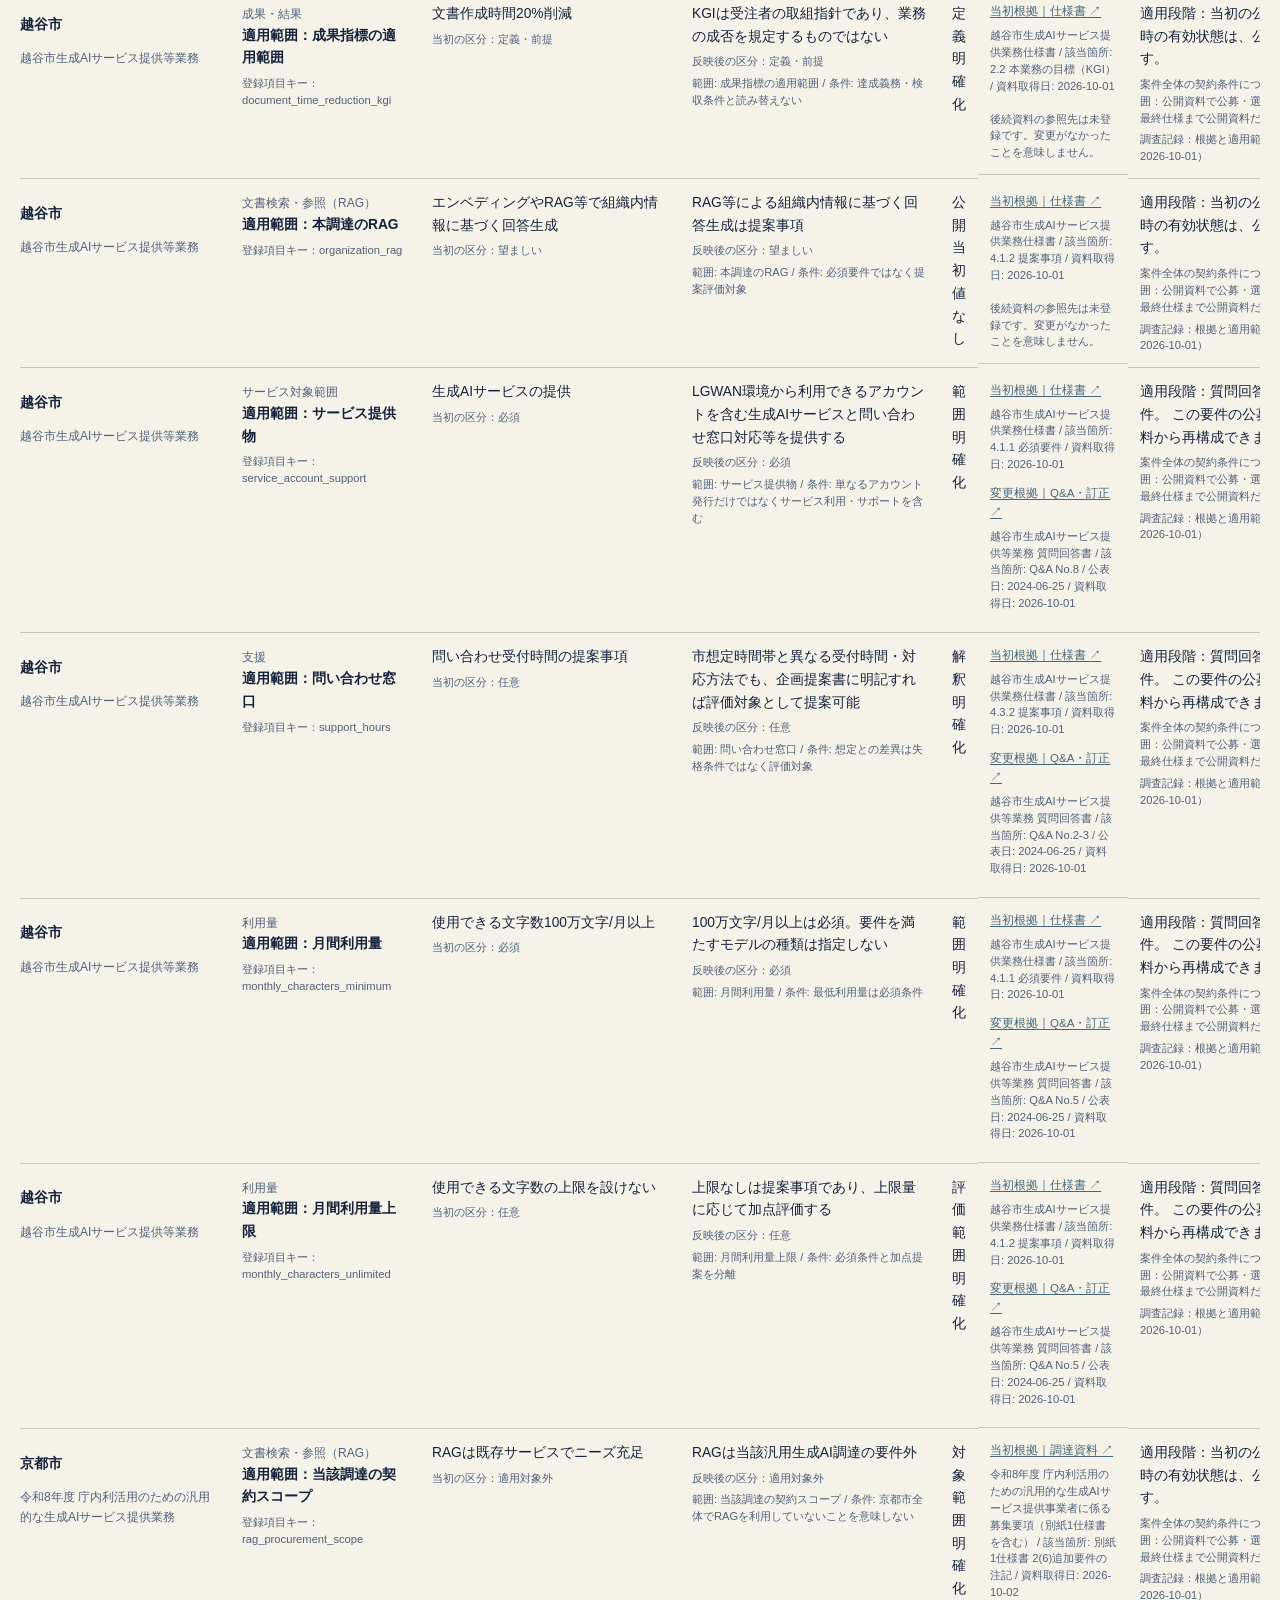
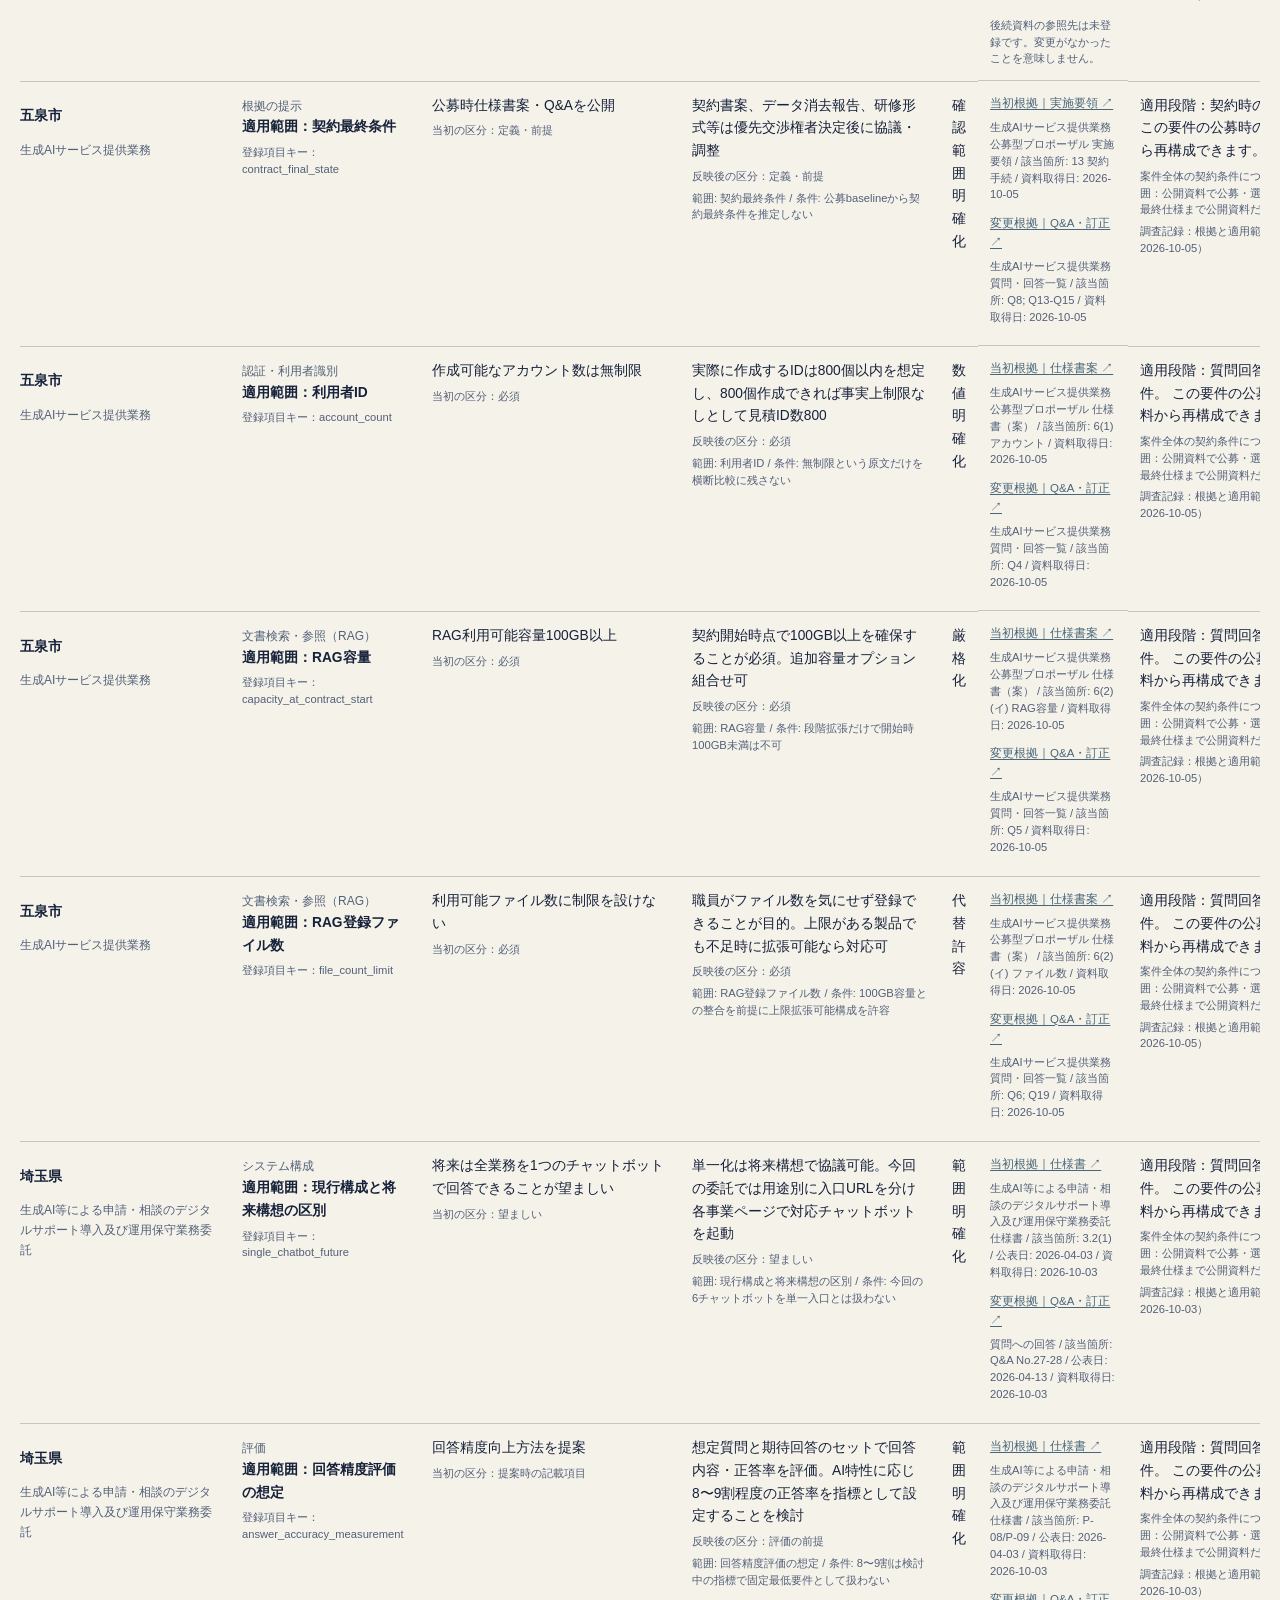
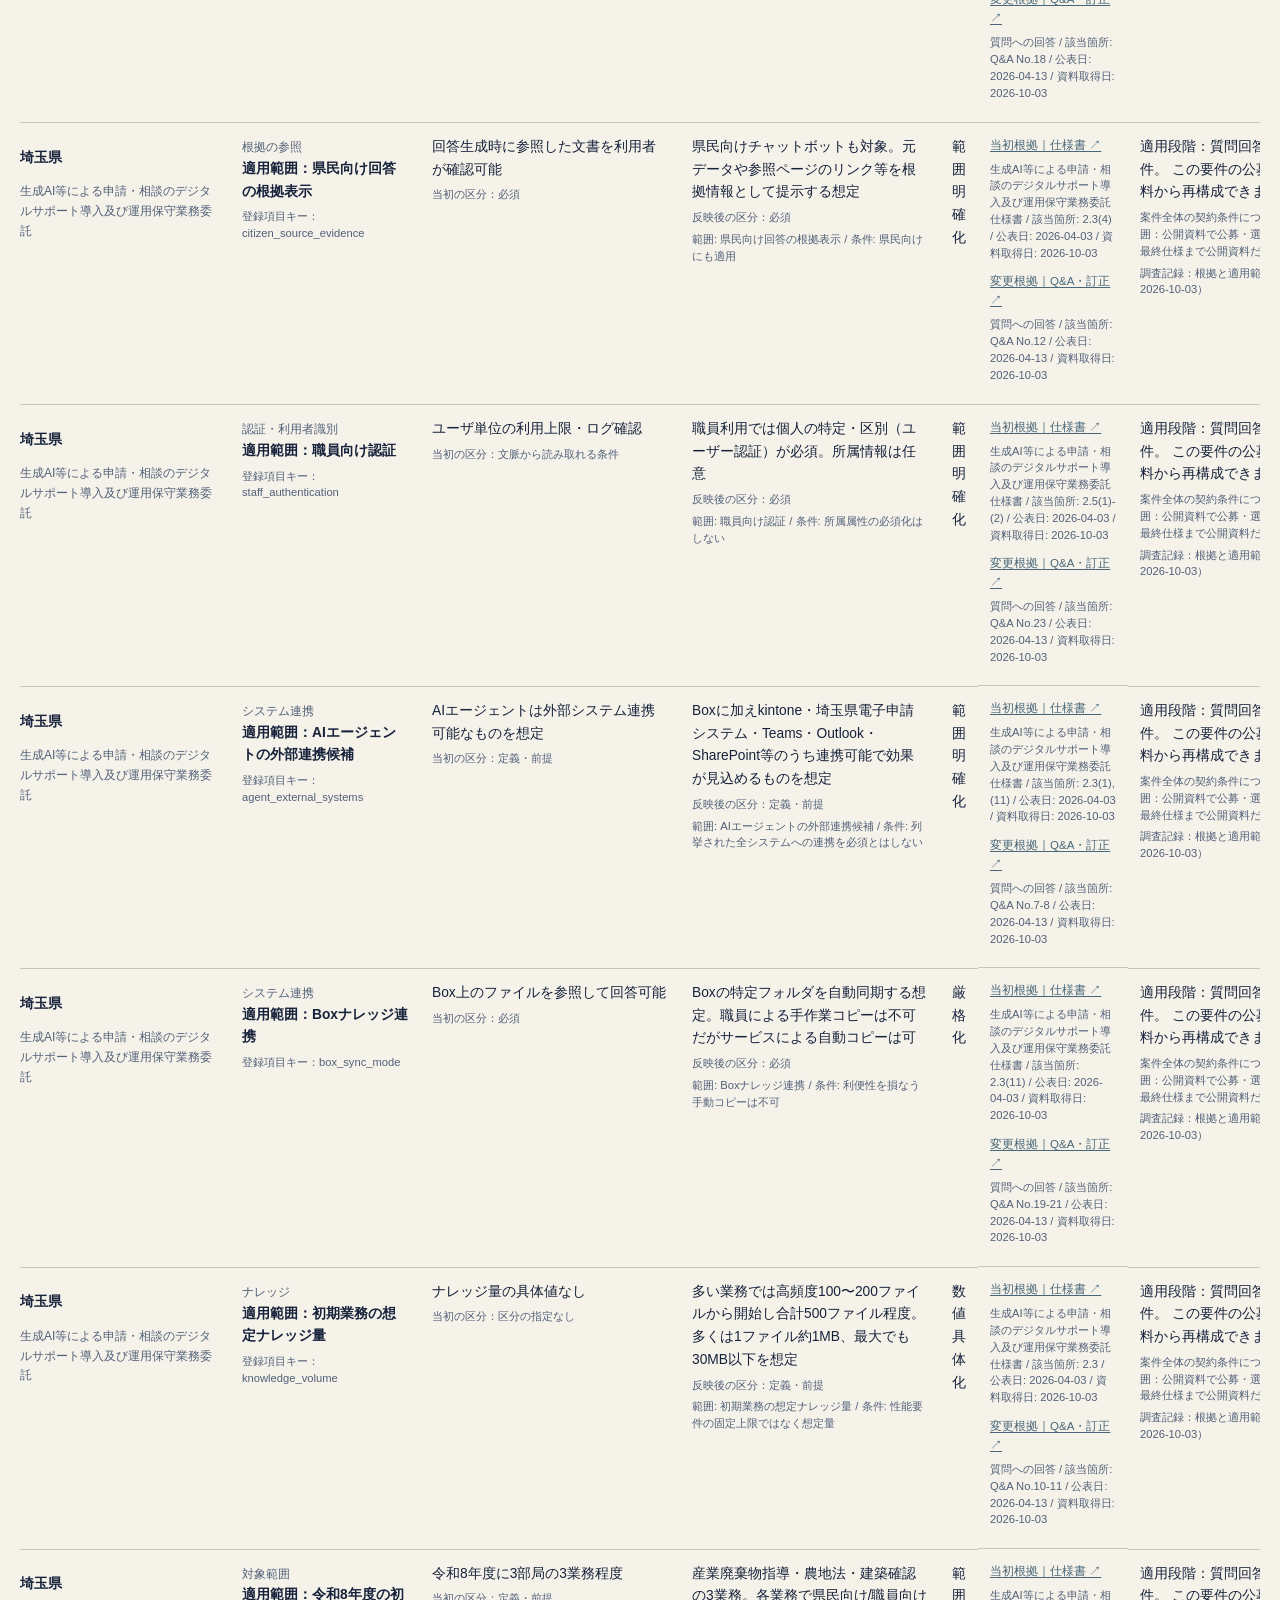
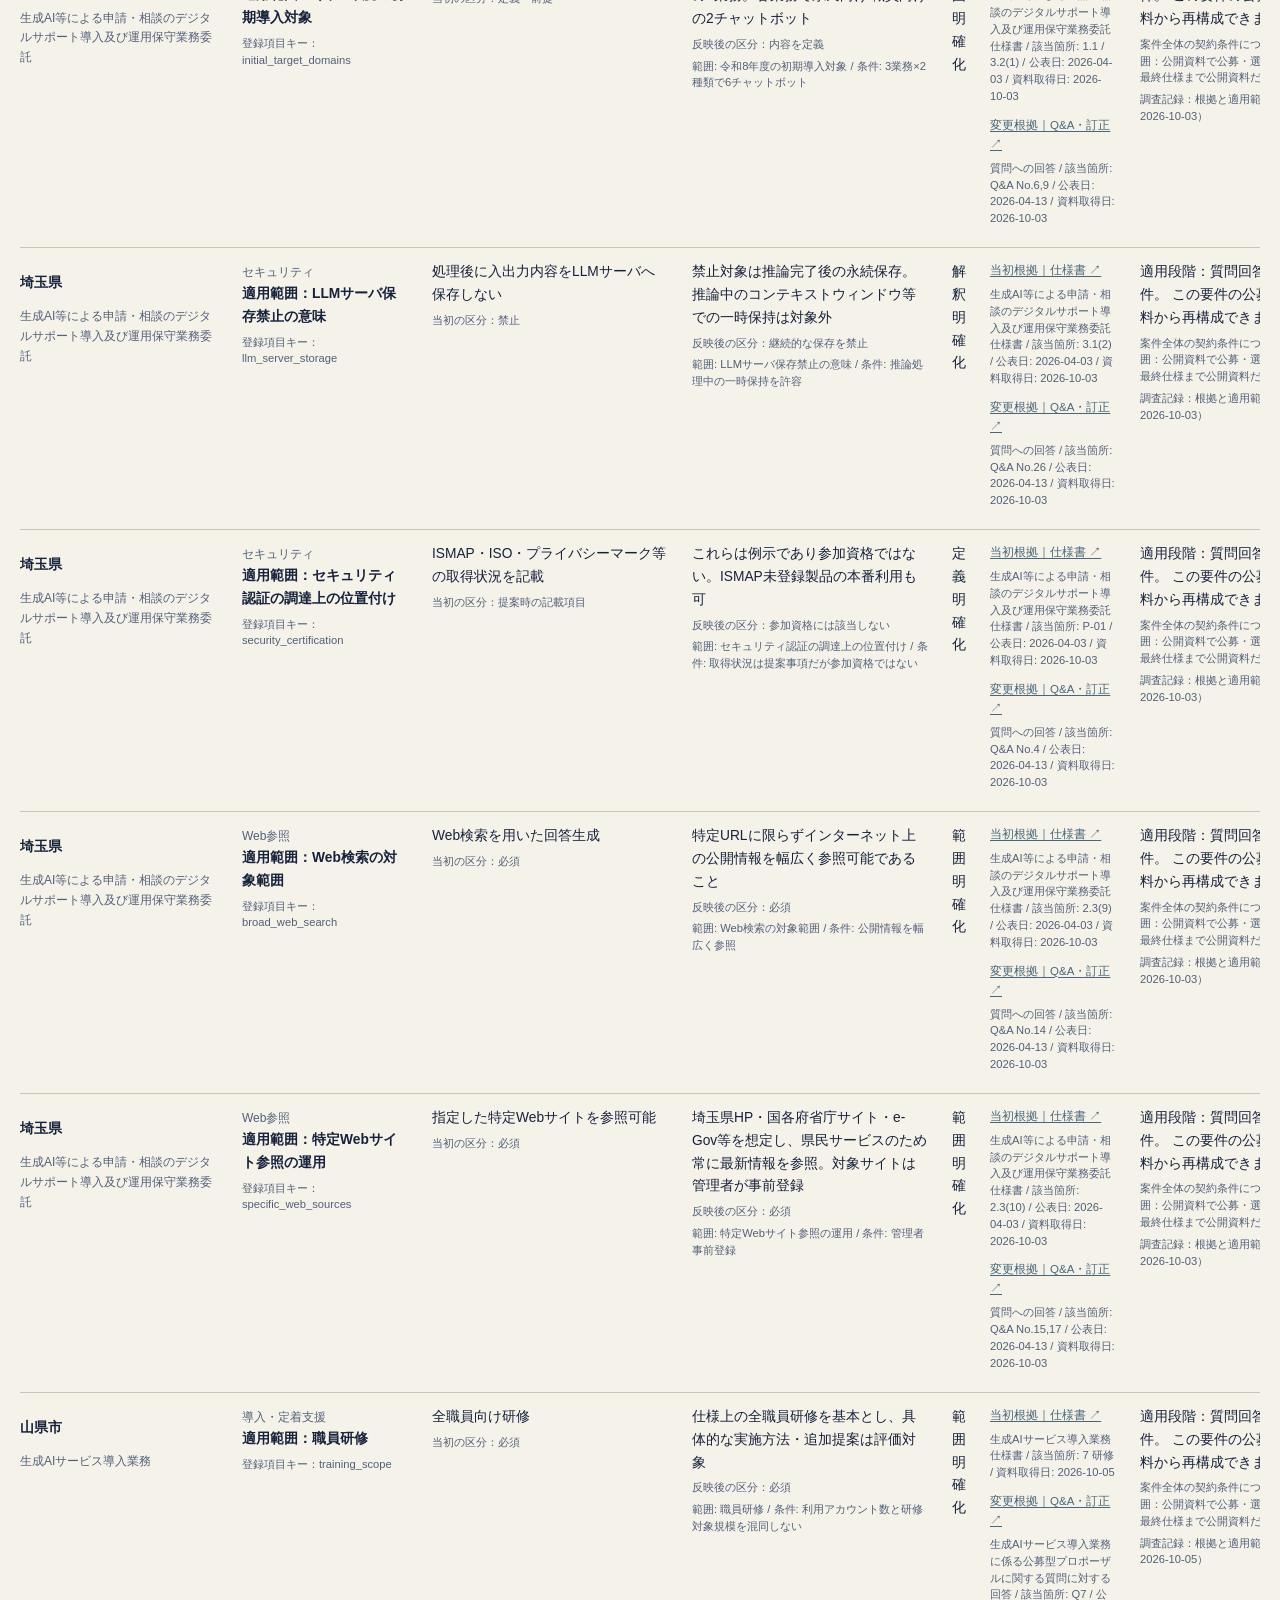
==== commit 6de68430: "Clarify selected evaluation wording and fail closed on duplicate registered IDs" ====
--- a/index.html
+++ b/index.html
@@ -186,7 +186,7 @@
               <th scope="col" role="columnheader" id="requirement-heading-0">自治体 / 案件</th>
               <th scope="col" role="columnheader" id="requirement-heading-1">要件</th>
               <th scope="col" role="columnheader" id="requirement-heading-2">当初記載</th>
-              <th scope="col" role="columnheader" id="requirement-heading-3">有効要件</th>
+              <th scope="col" role="columnheader" id="requirement-heading-3">反映後の記載</th>
               <th scope="col" role="columnheader" id="requirement-heading-4">変更</th>
               <th scope="col" role="columnheader" id="requirement-heading-5">公式根拠</th>
               <th scope="col" role="columnheader" id="requirement-heading-6">公開資料の確認範囲</th>
--- a/assets/site.css
+++ b/assets/site.css
@@ -298,6 +298,9 @@
 .evaluation-evidence-links a { display: inline-flex; align-items: center; min-height: 44px; padding: 4px 0; color: var(--accent); border-bottom: 1px solid currentColor; text-decoration: none; font-size: .72rem; }
 .evaluation-case-header { padding: 20px 0 26px; border-bottom: 1px solid var(--line); }
 .evaluation-case-header h3 { margin: 0 0 8px; }
+/* Unknown recorded selection codes must wrap without widening a 320px page. */
+.evaluation-case-header .evaluation-score { overflow-wrap: anywhere; min-width: 0; }
+.evaluation-case-block .evaluation-stage-rows, .evaluation-case-block .evaluation-result-list { overflow-wrap: anywhere; min-width: 0; }
 .evaluation-case-block { padding: 24px 0; border-bottom: 1px solid var(--line); }
 .evaluation-case-block h3 { margin: 0 0 12px; }
 .evaluation-stage { border-top: 1px solid var(--line); }
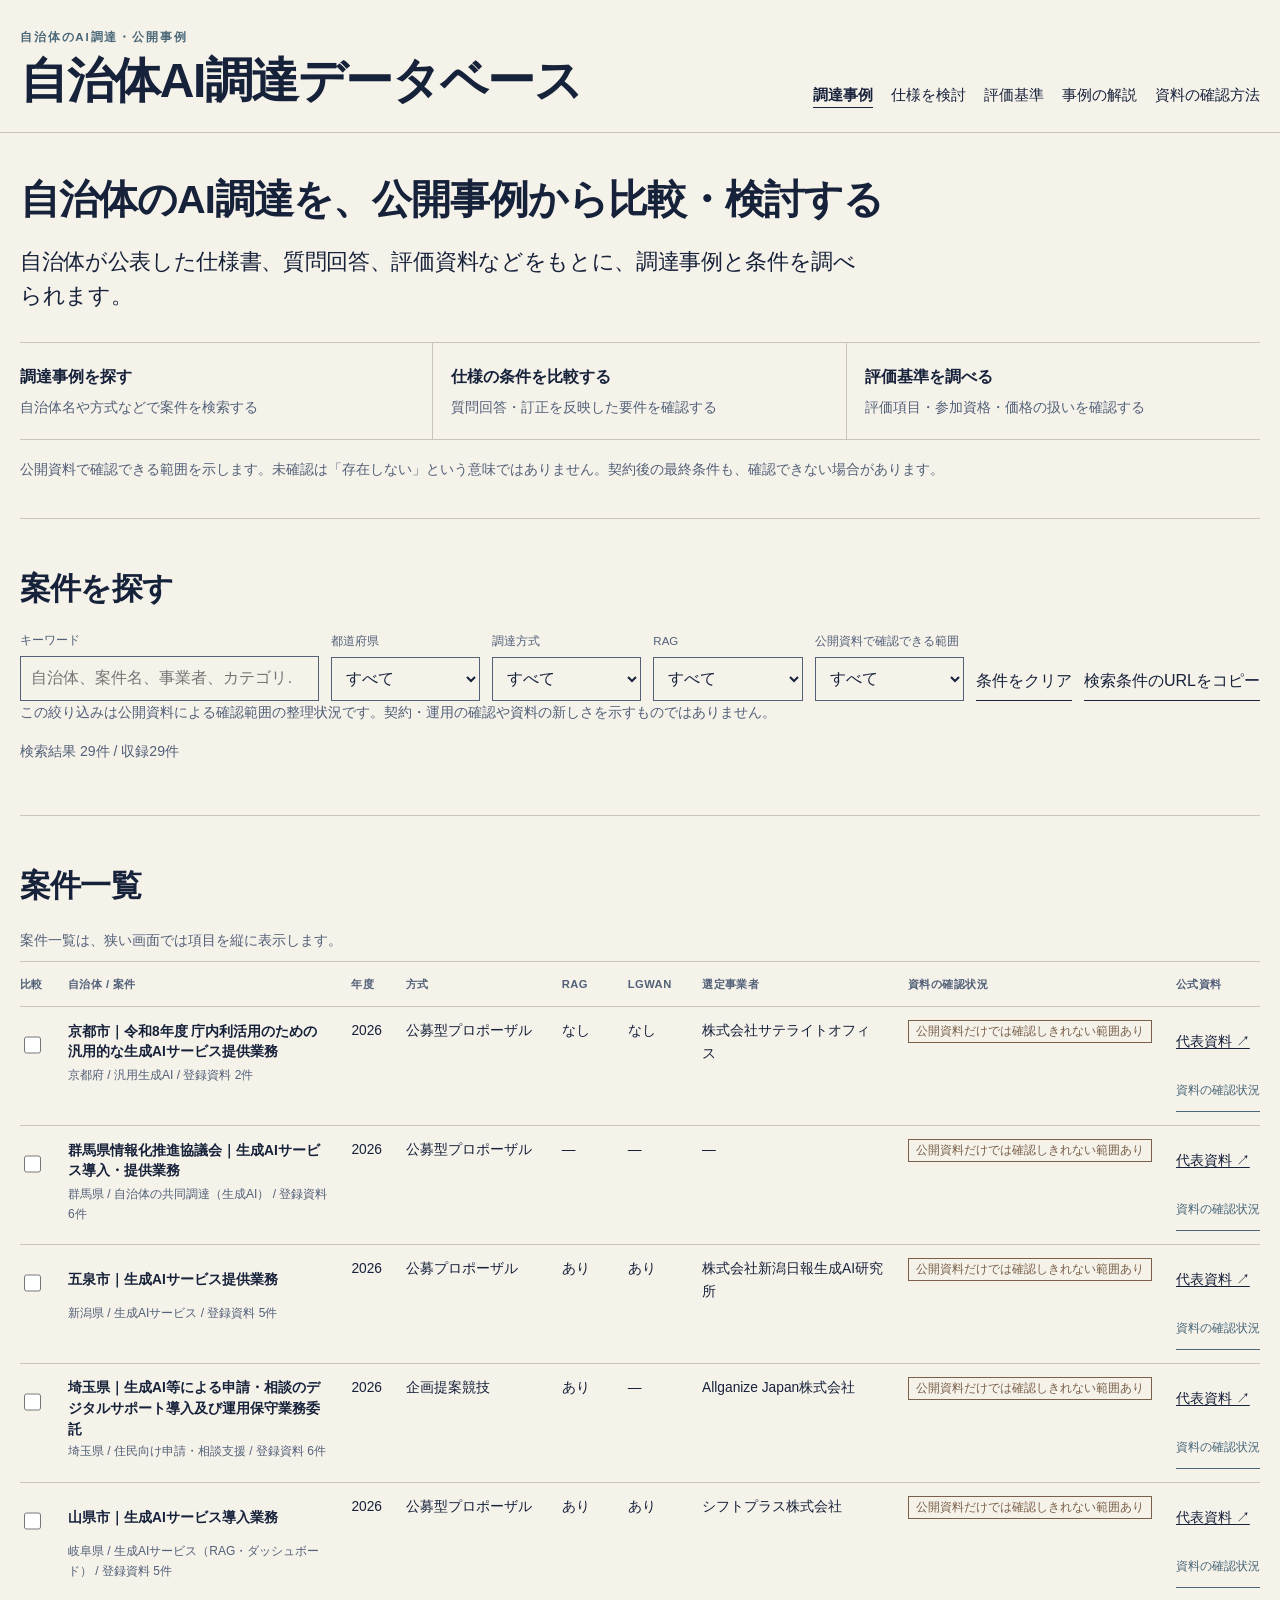
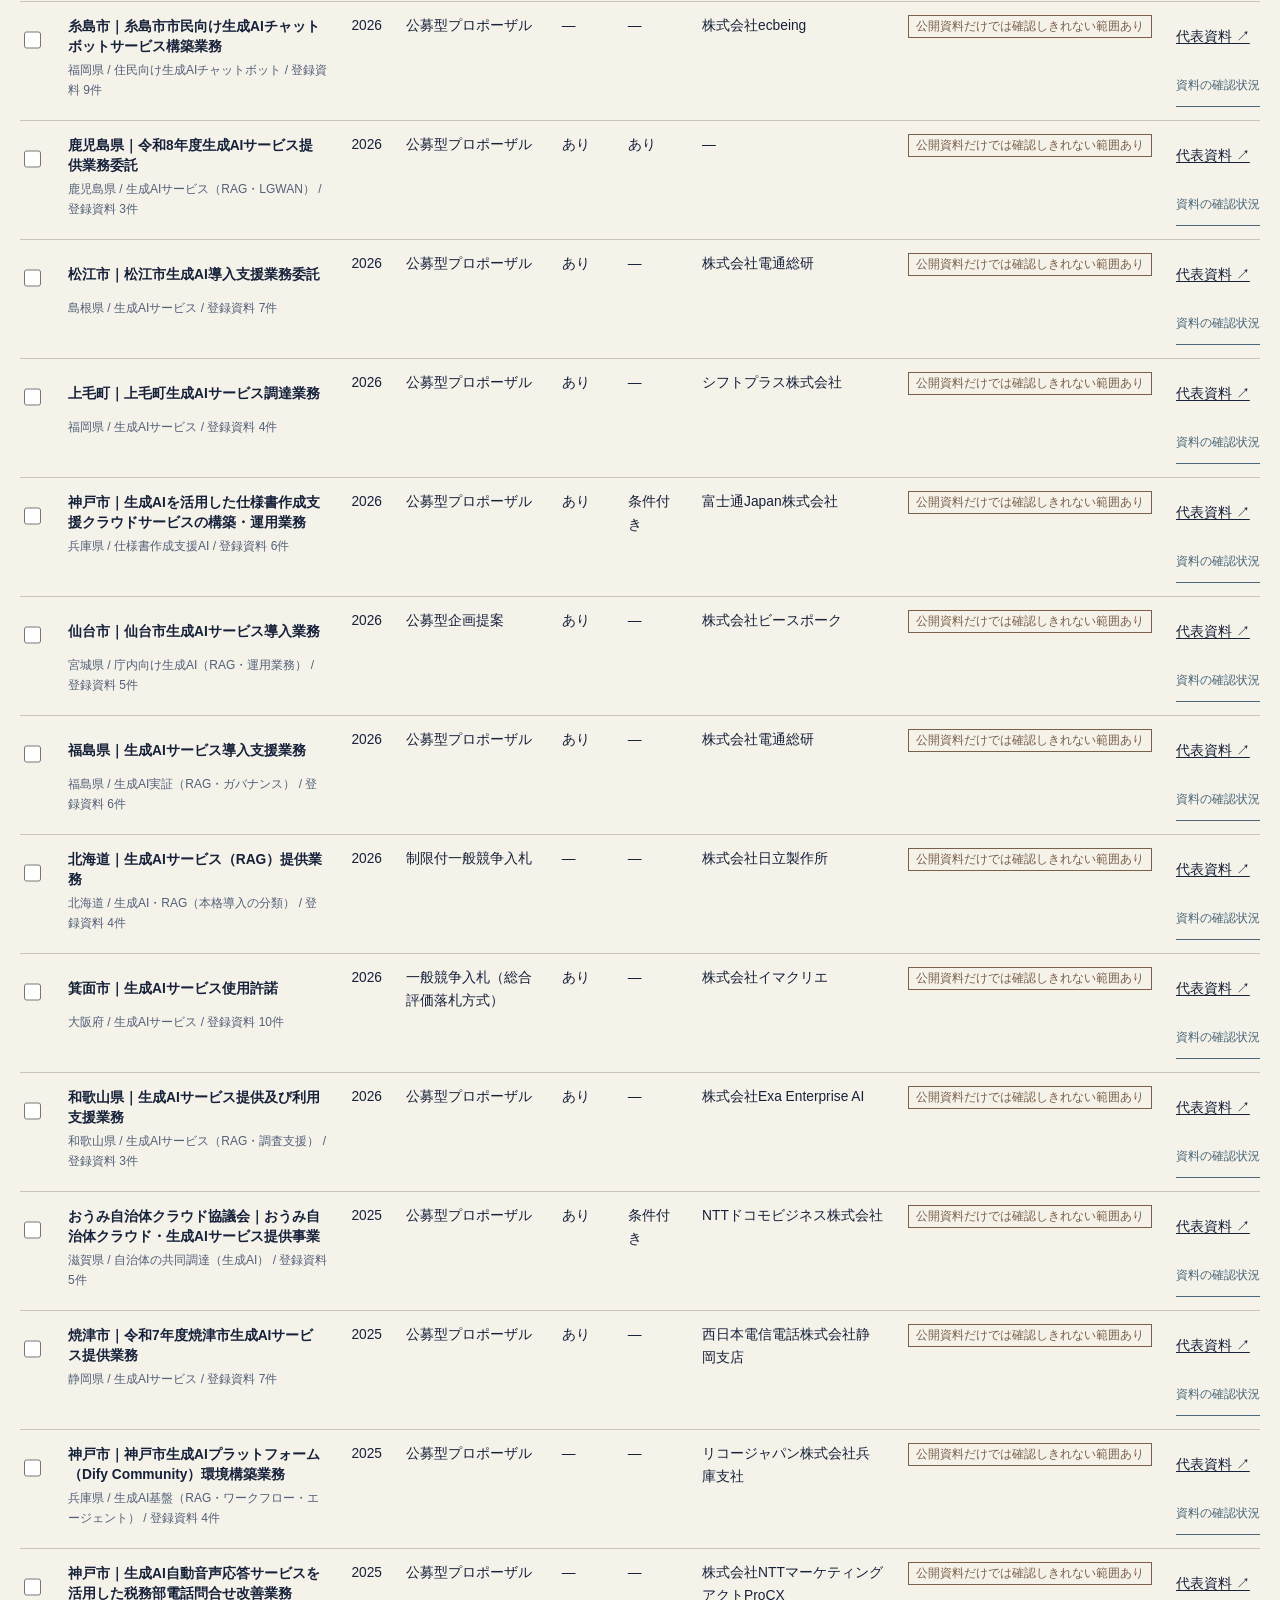
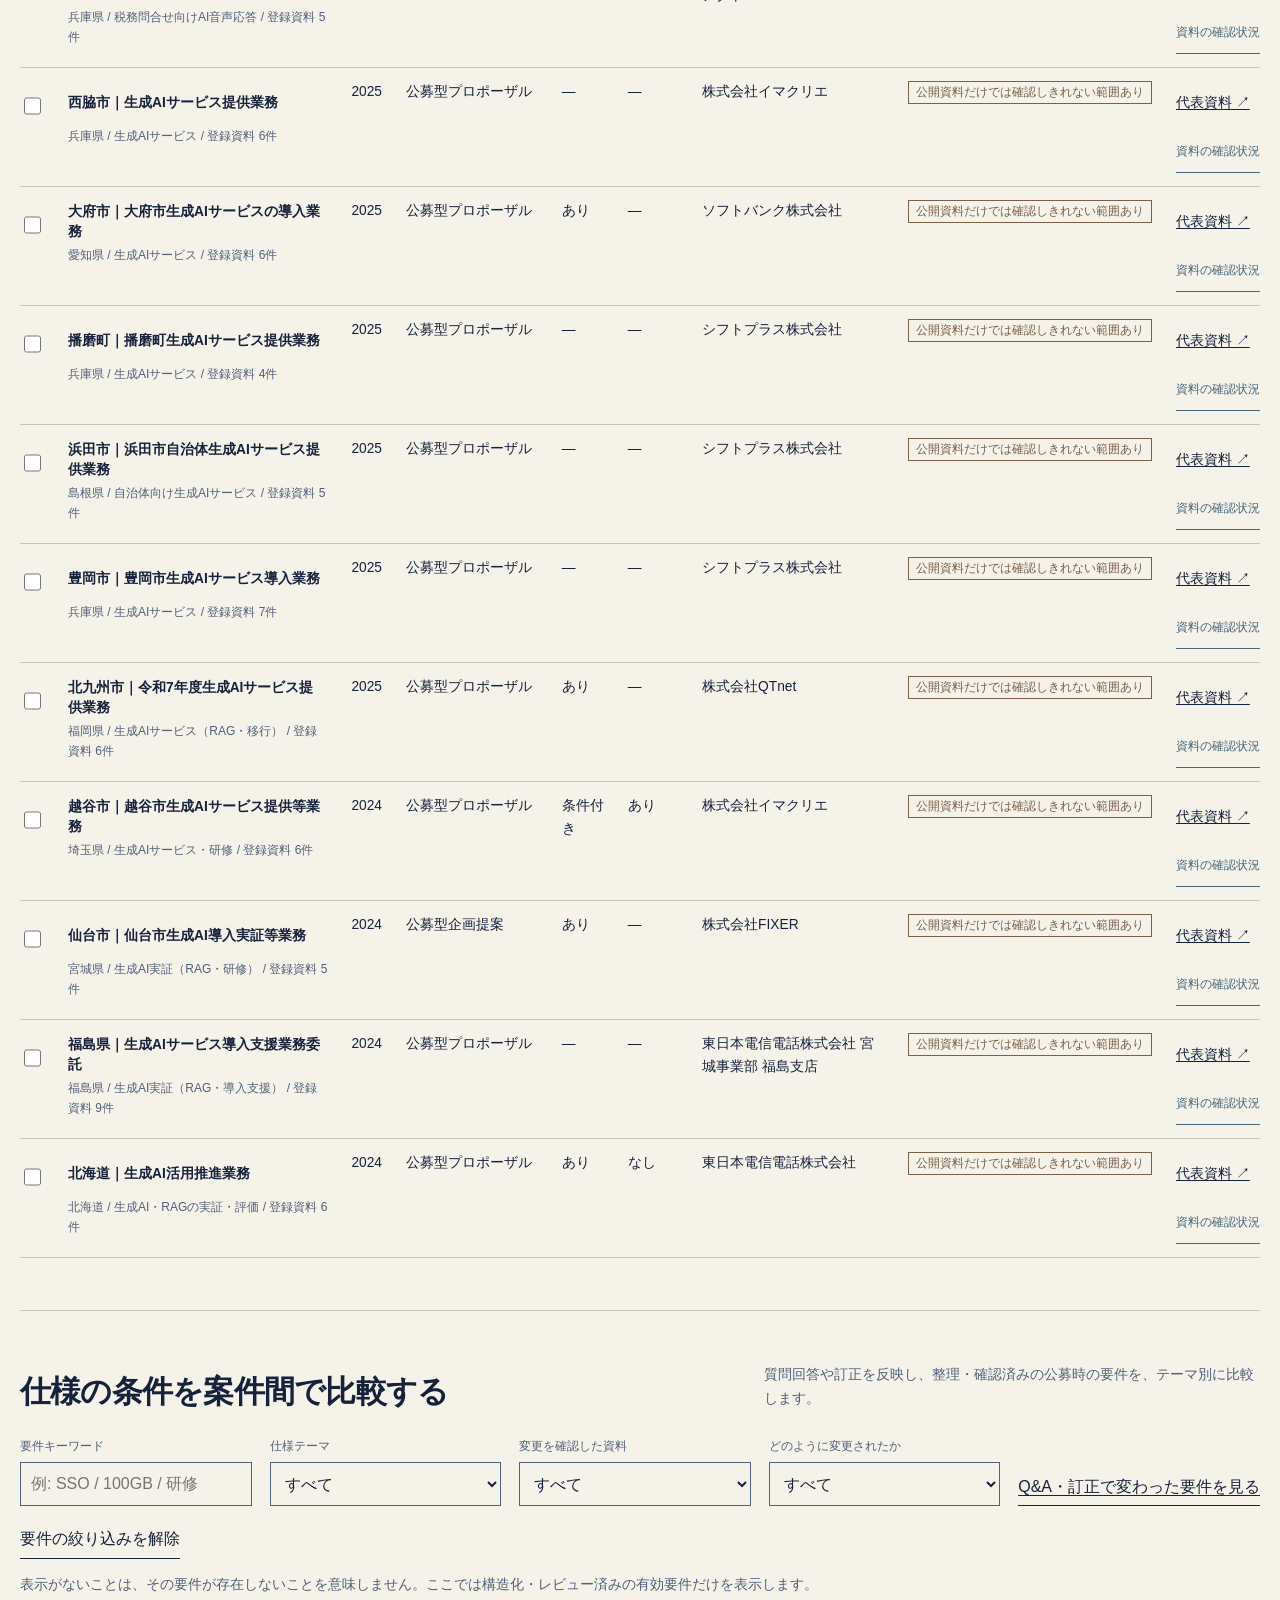
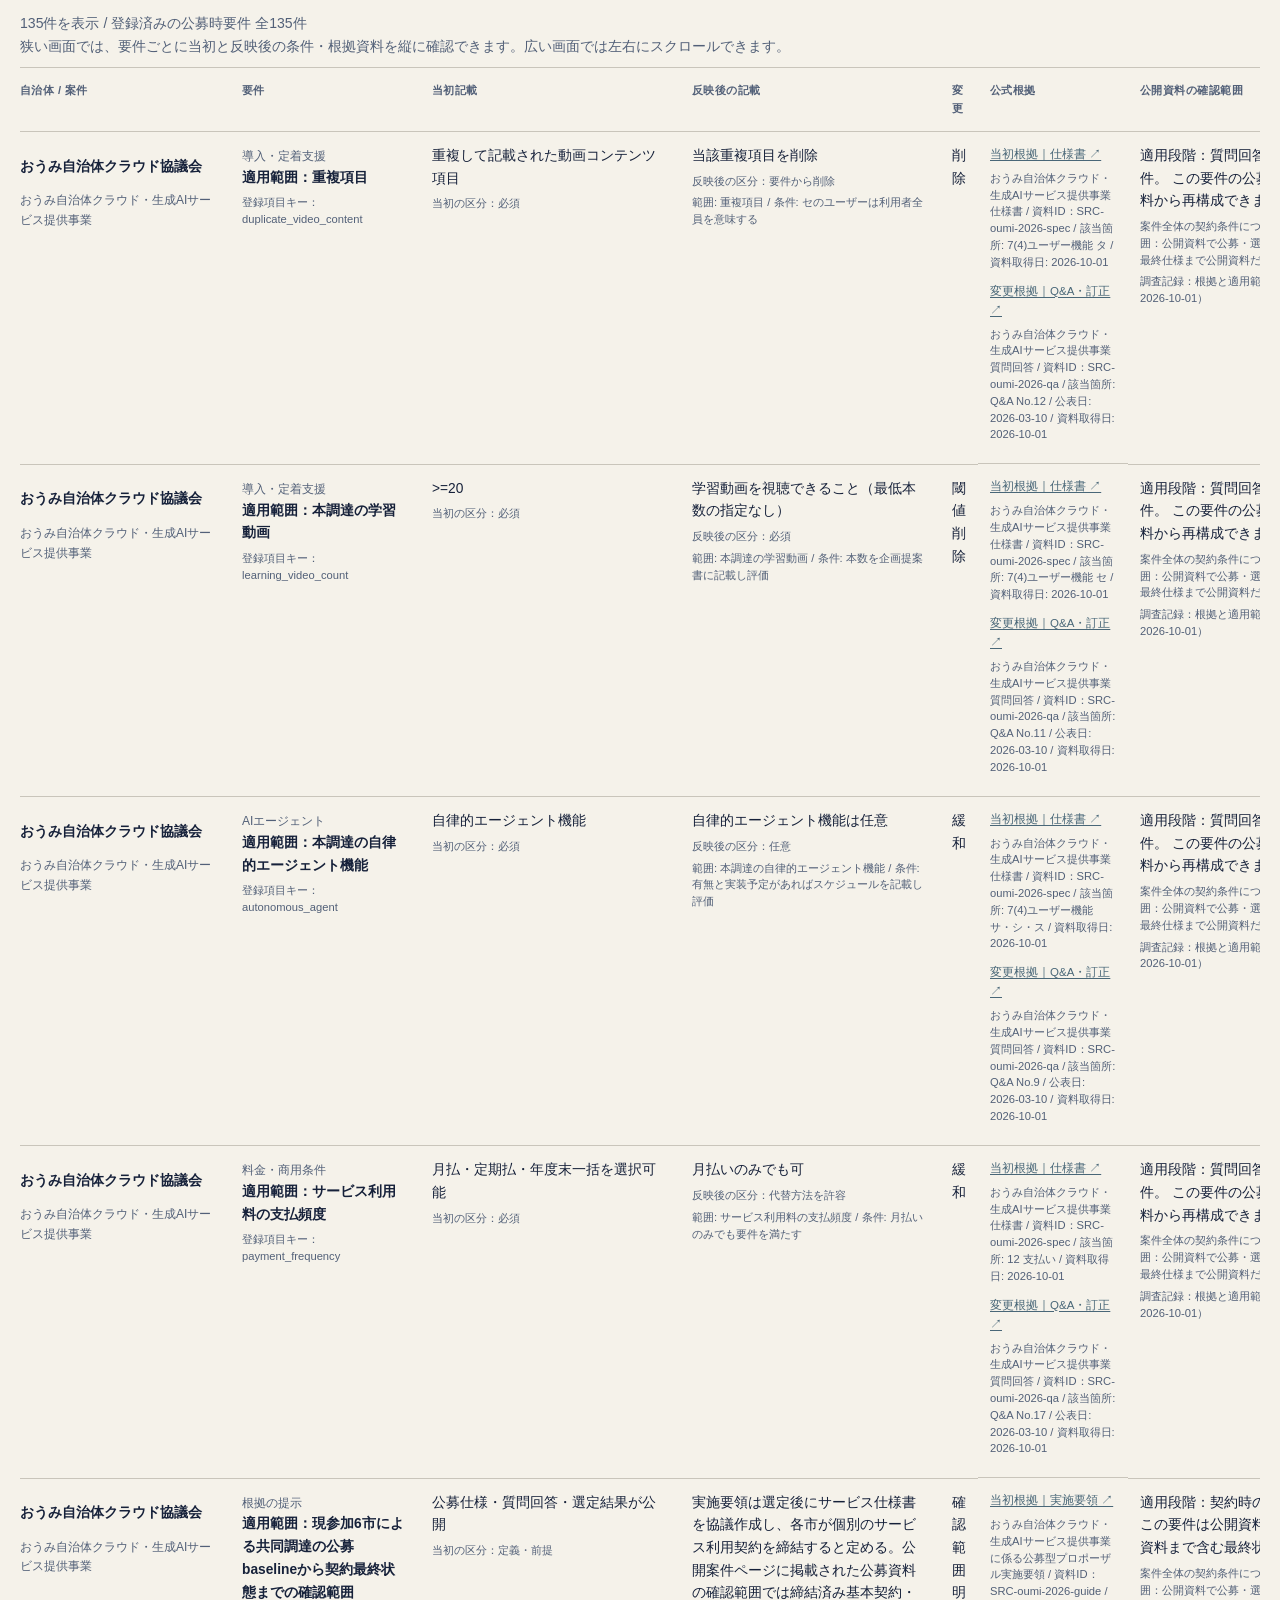
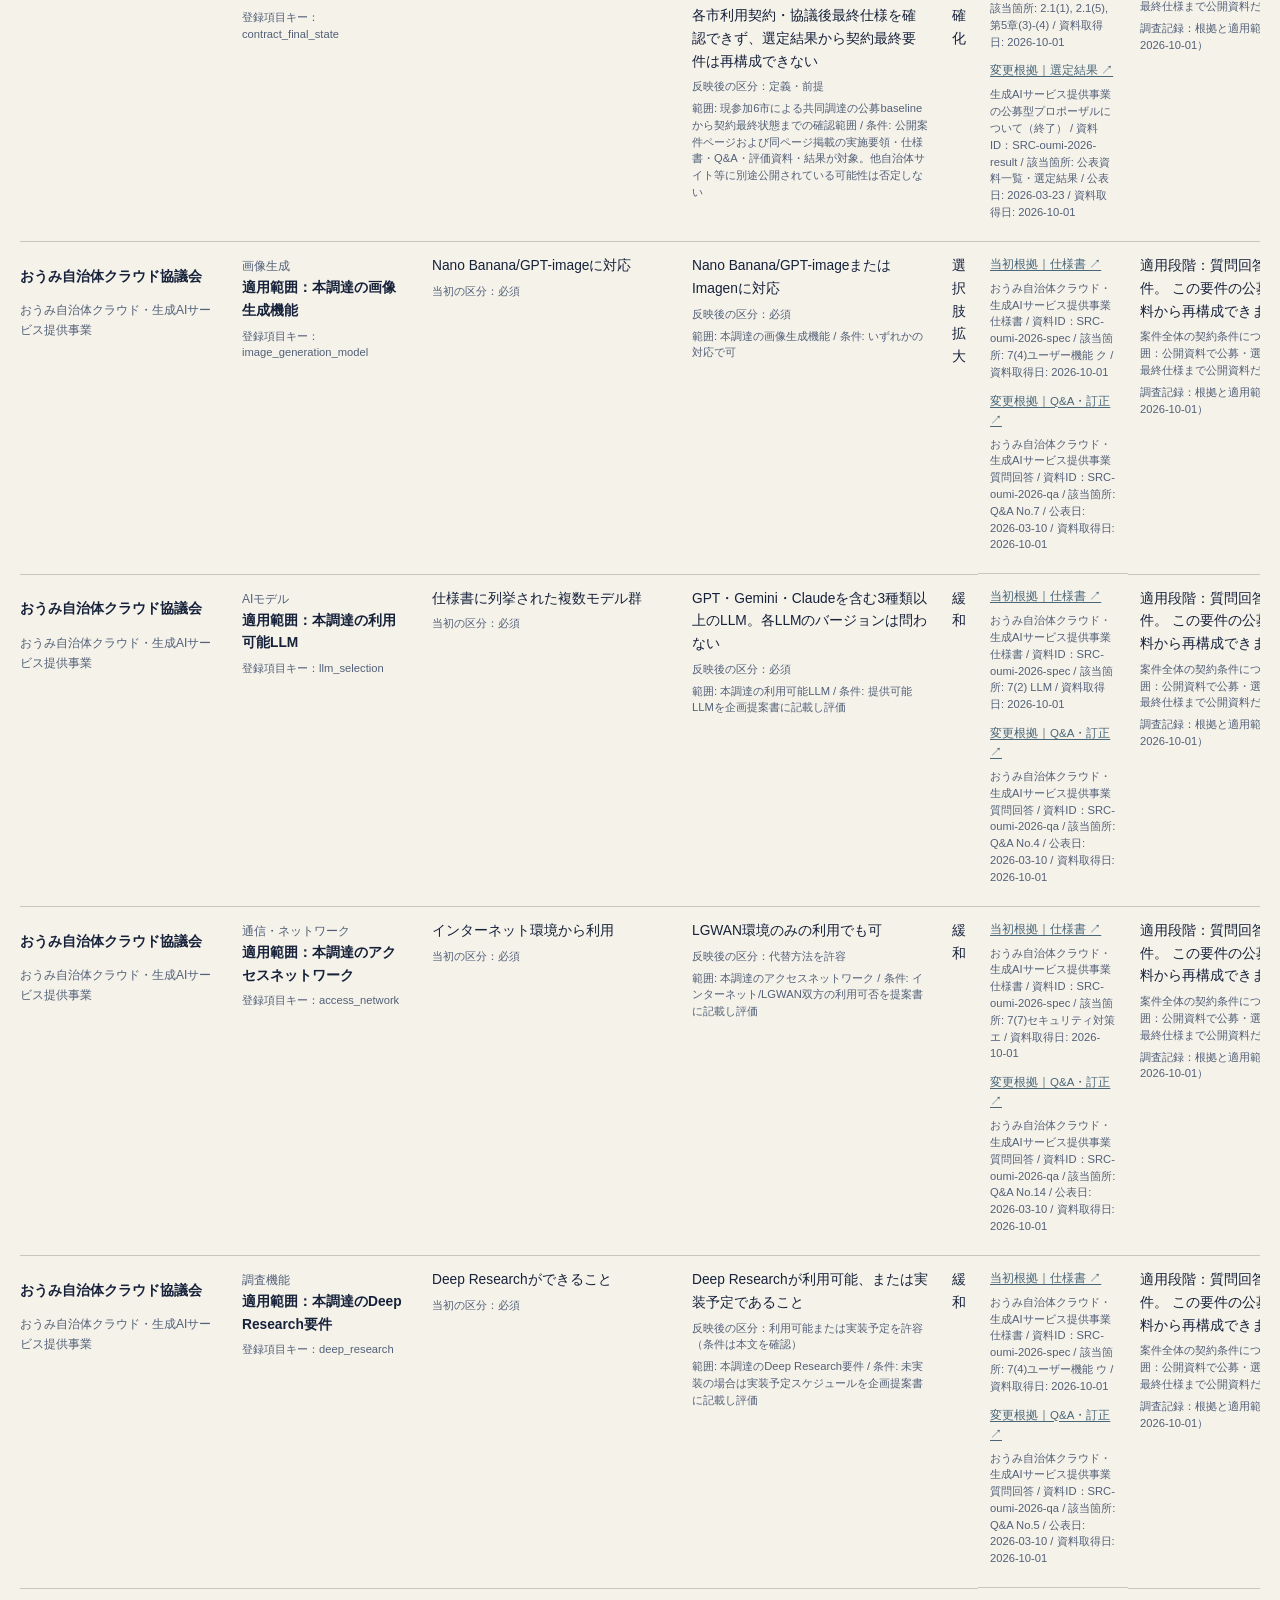
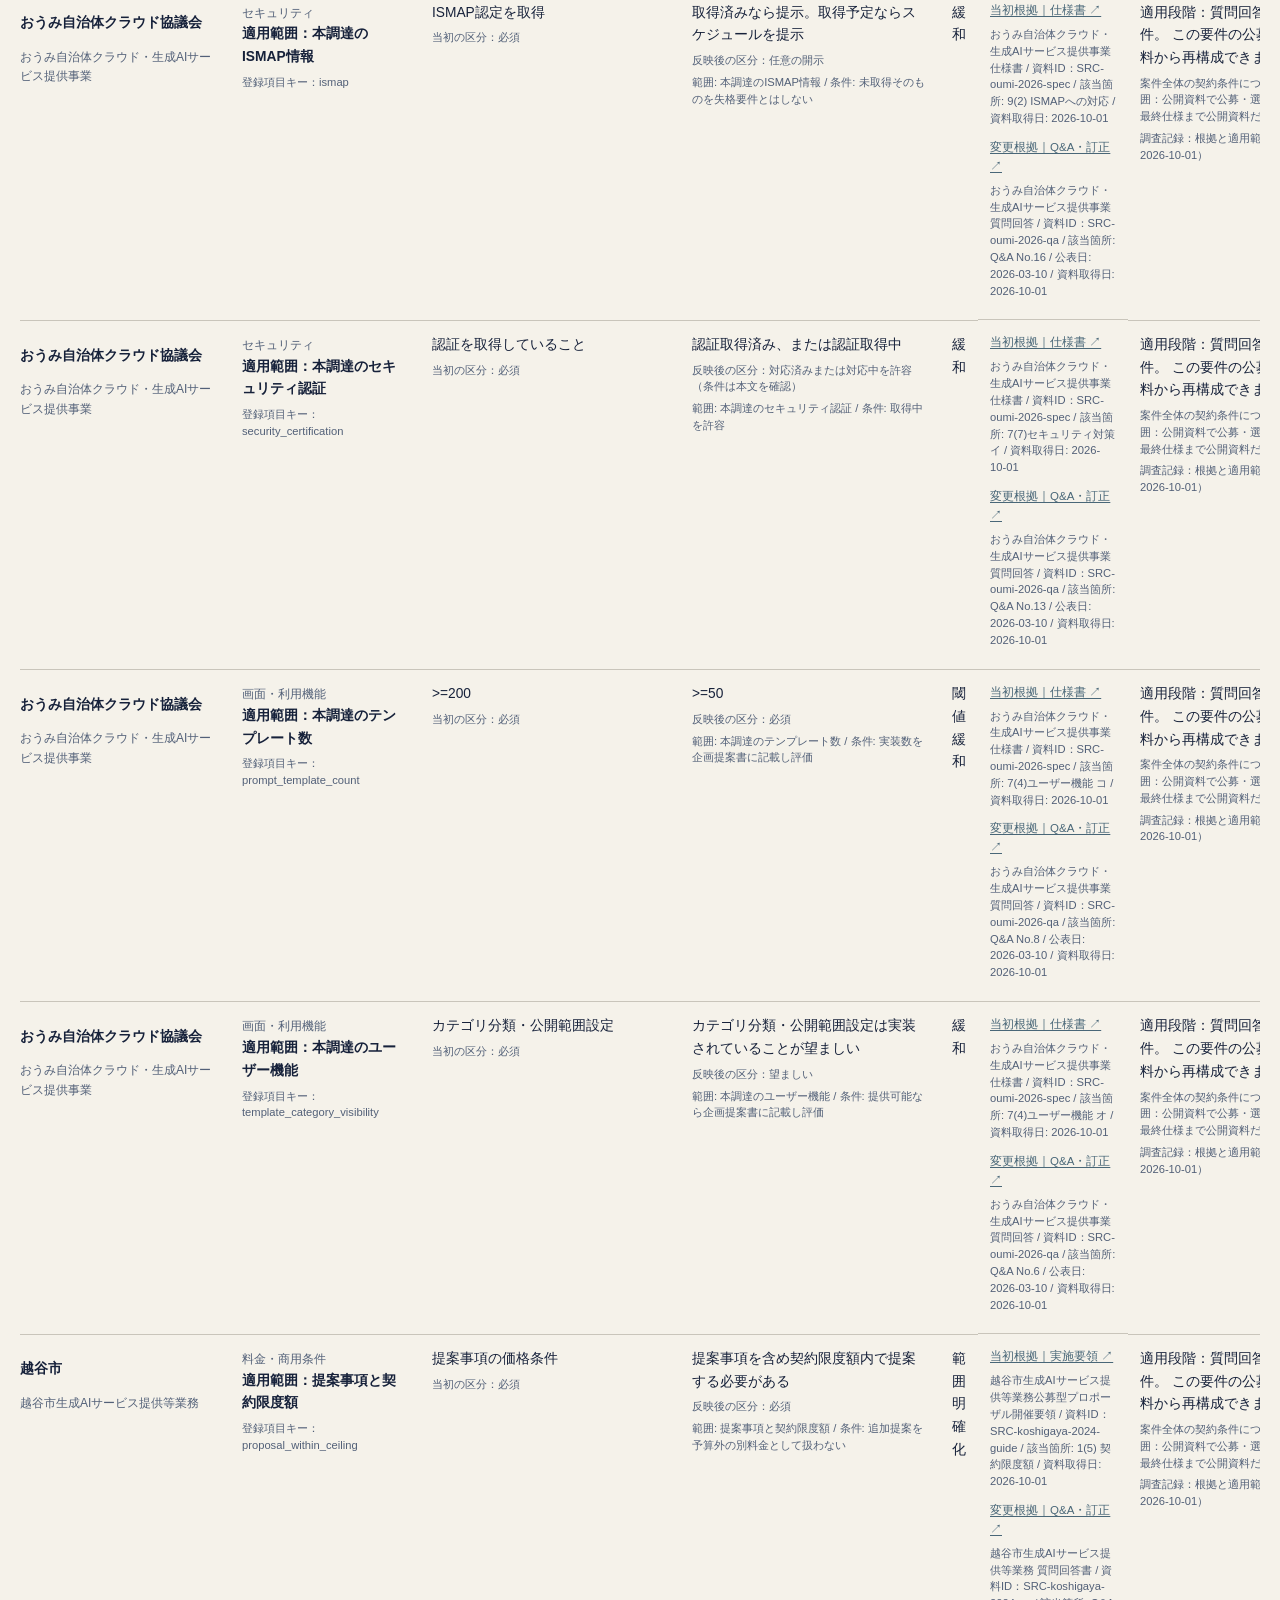
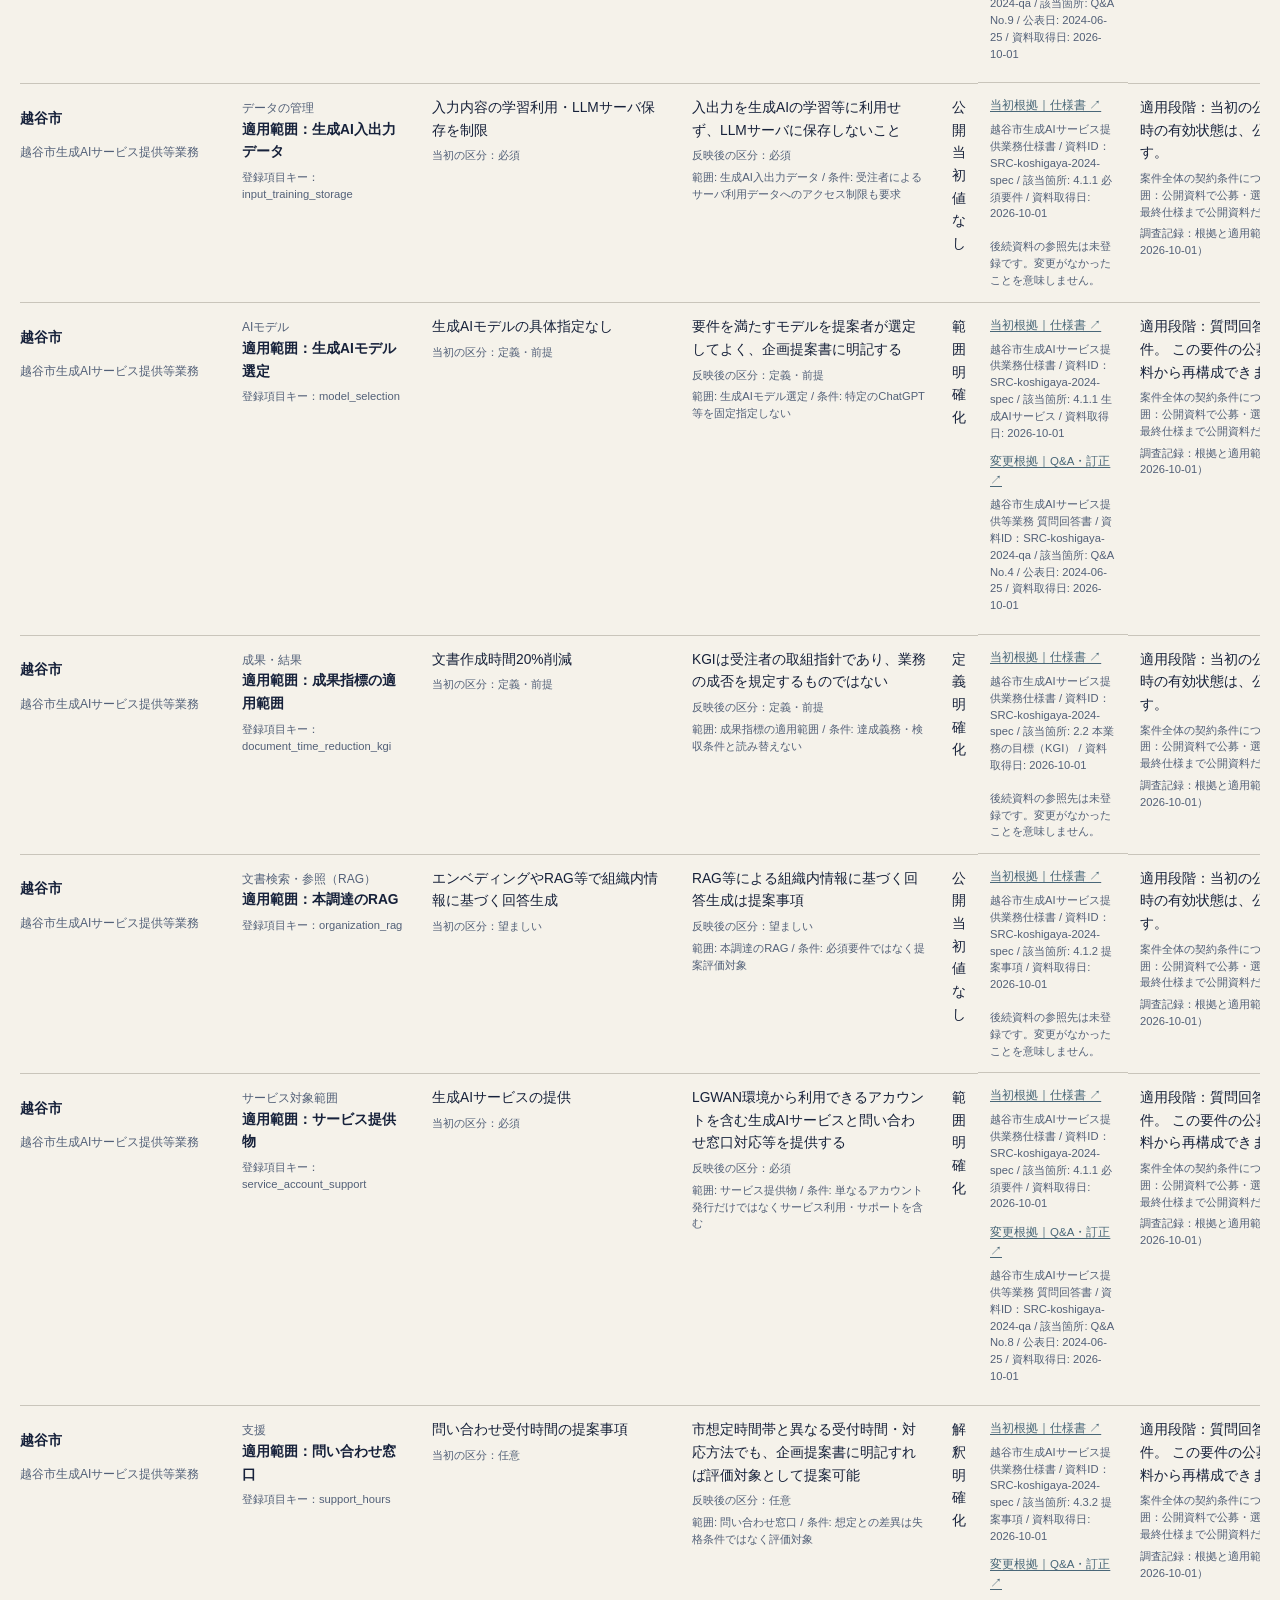
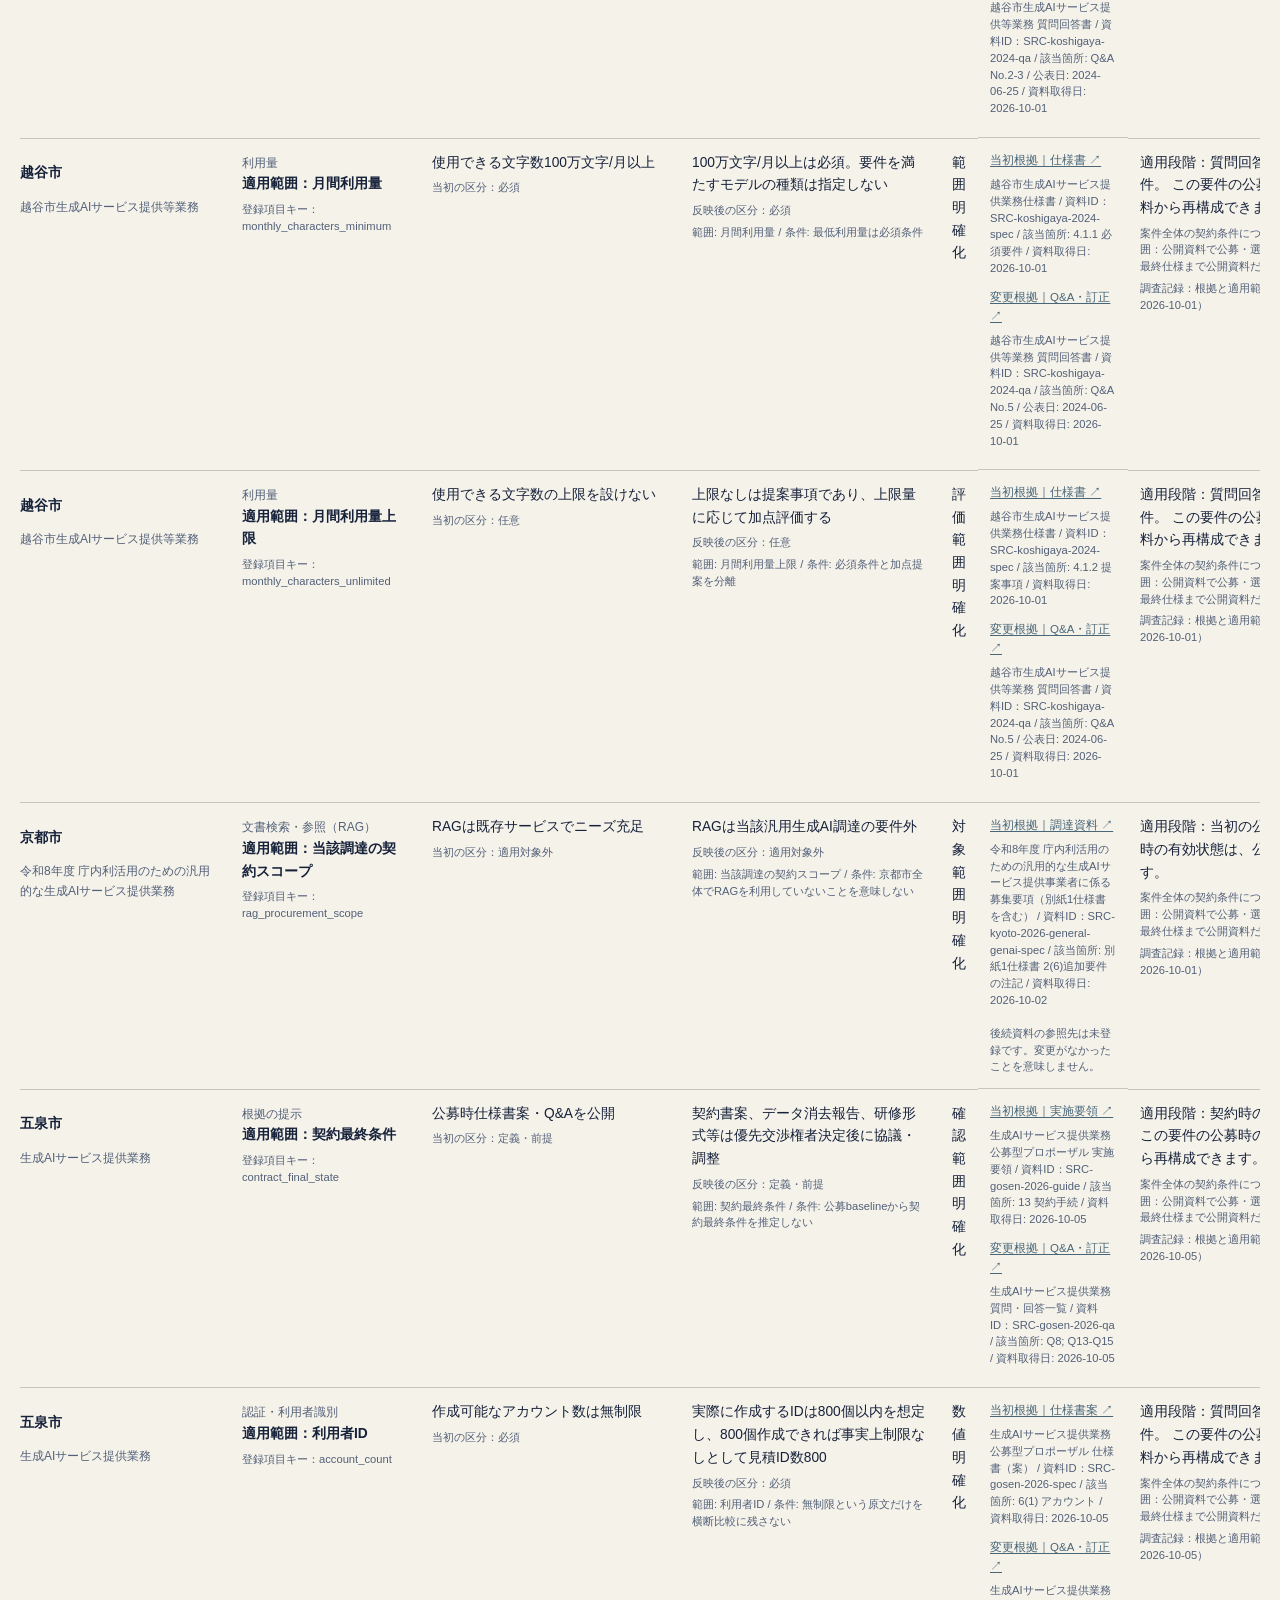
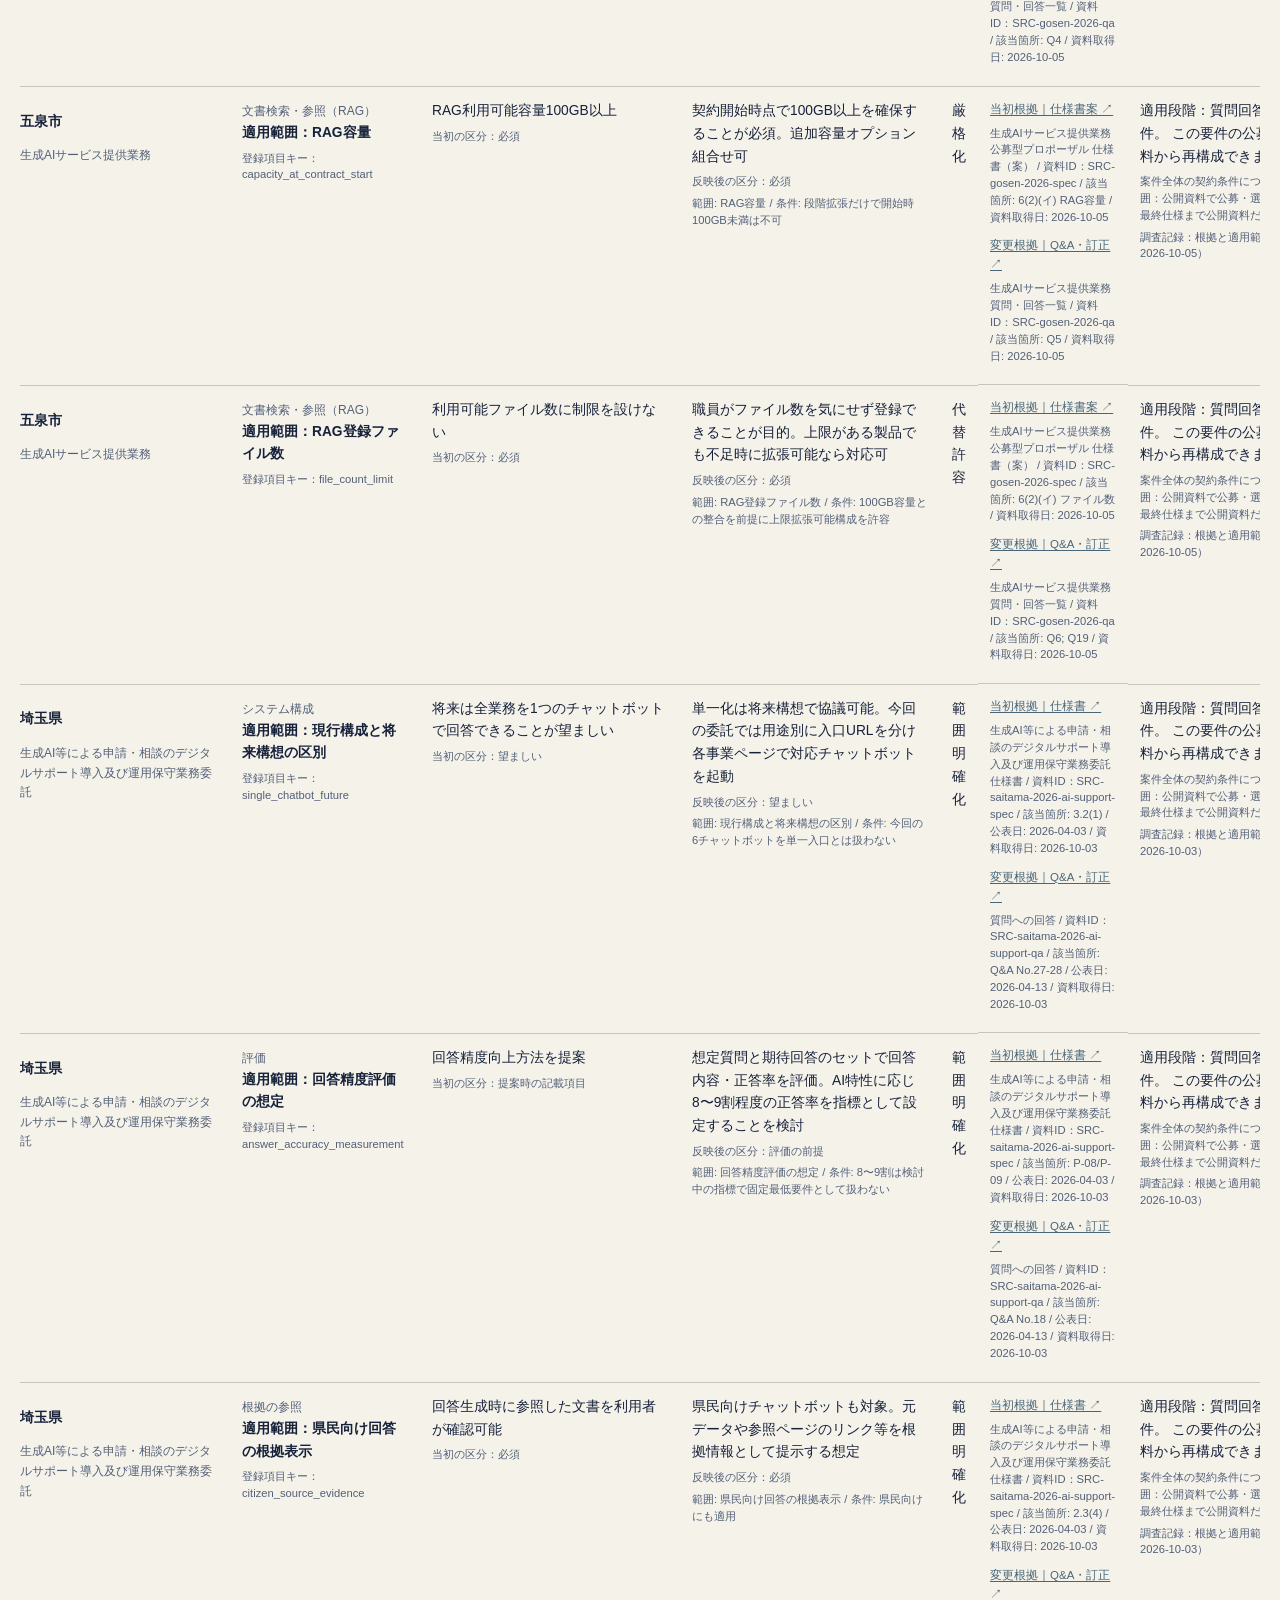
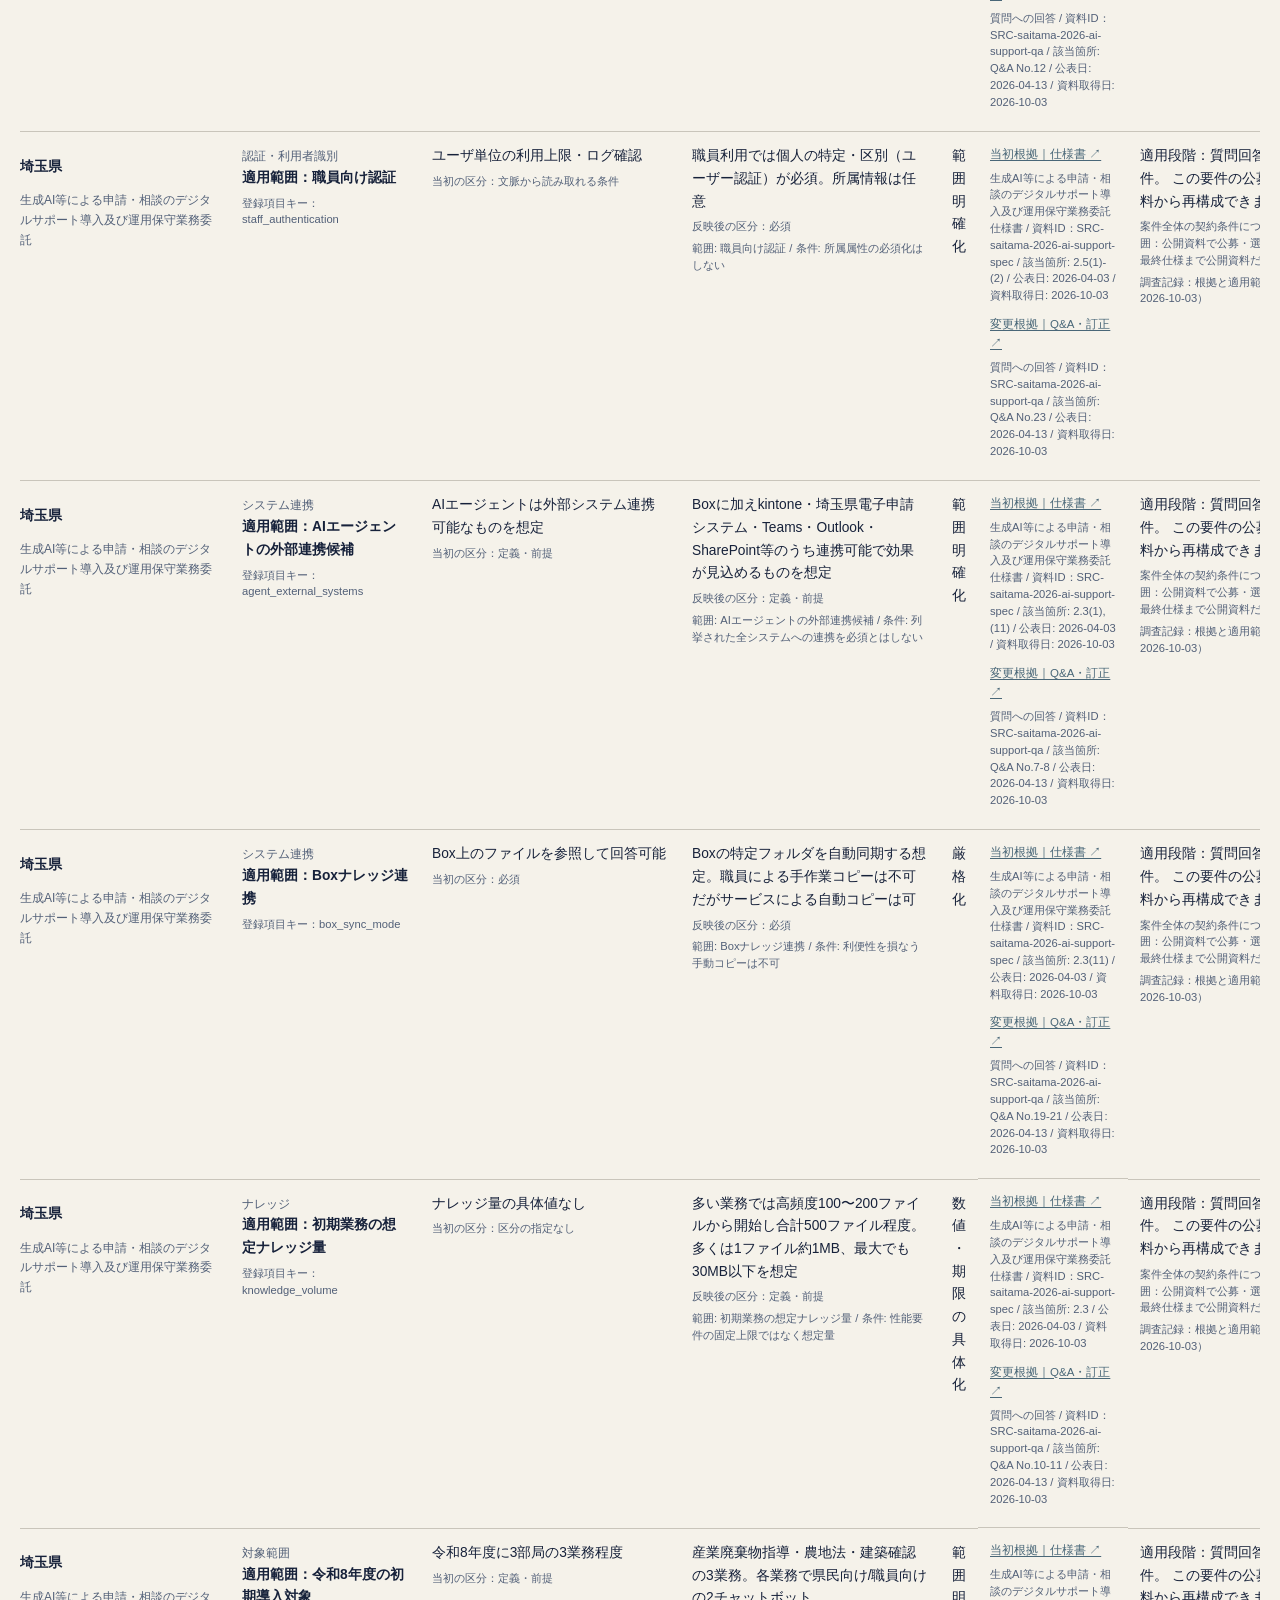
==== commit b9ad11c0: "Fix Japanese procurement copy and distinguish requirement change labels" ====
--- a/index.html
+++ b/index.html
@@ -393,6 +393,7 @@
 </nav>
 </footer>
 
+  <script src="./assets/procurement-copy.js" defer></script>
   <script src="./assets/app.js" defer></script>
 </body>
 </html>
--- a/assets/site.css
+++ b/assets/site.css
@@ -300,6 +300,12 @@
 .evaluation-case-header h3 { margin: 0 0 8px; }
 /* Unknown recorded selection codes must wrap without widening a 320px page. */
 .evaluation-case-header .evaluation-score { overflow-wrap: anywhere; min-width: 0; }
+.evaluation-export-actions #evaluation-memo-download {
+  max-width: 100%; min-width: 0; white-space: normal; overflow-wrap: anywhere; text-align: left;
+}
+.evaluation-selection-raw, .evaluation-selection-raw p, .evaluation-selection-raw summary {
+  max-width: 100%; min-width: 0; overflow-wrap: anywhere;
+}
 .evaluation-case-block .evaluation-stage-rows, .evaluation-case-block .evaluation-result-list { overflow-wrap: anywhere; min-width: 0; }
 .evaluation-case-block { padding: 24px 0; border-bottom: 1px solid var(--line); }
 .evaluation-case-block h3 { margin: 0 0 12px; }
